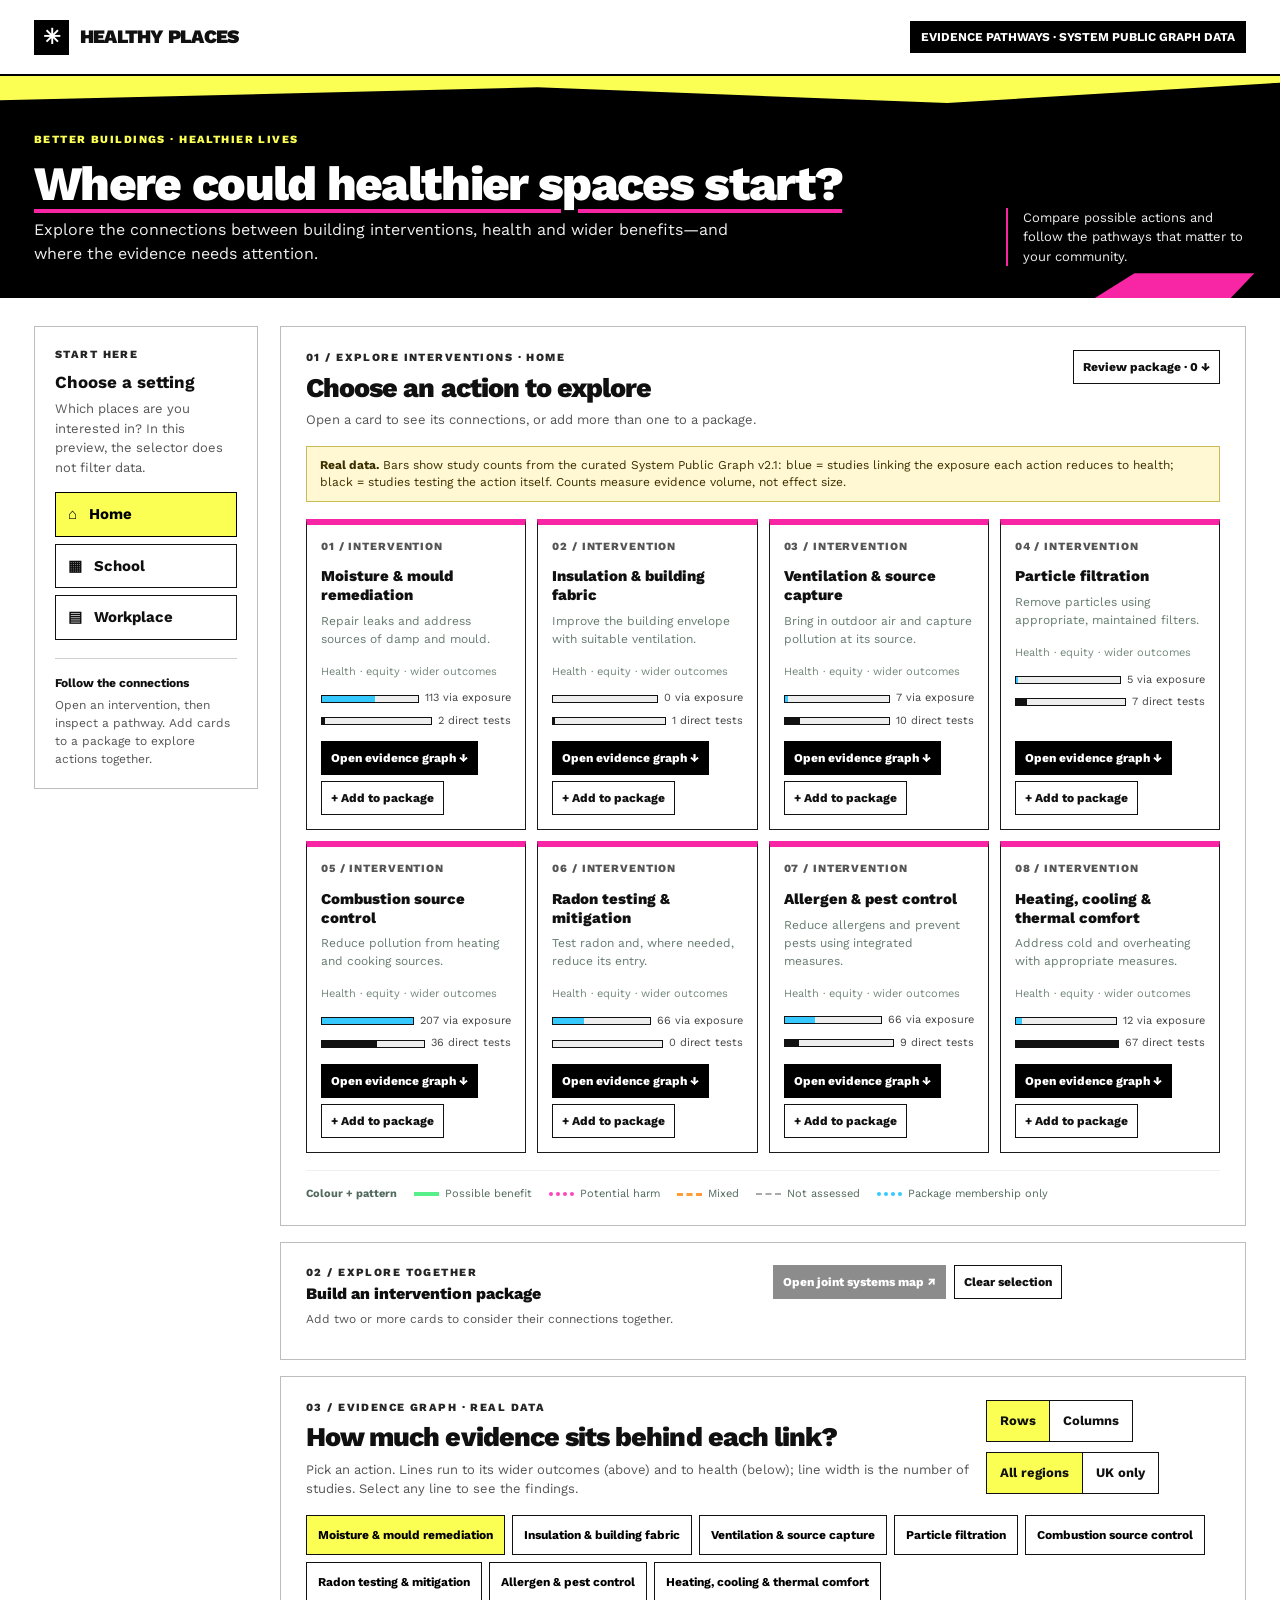
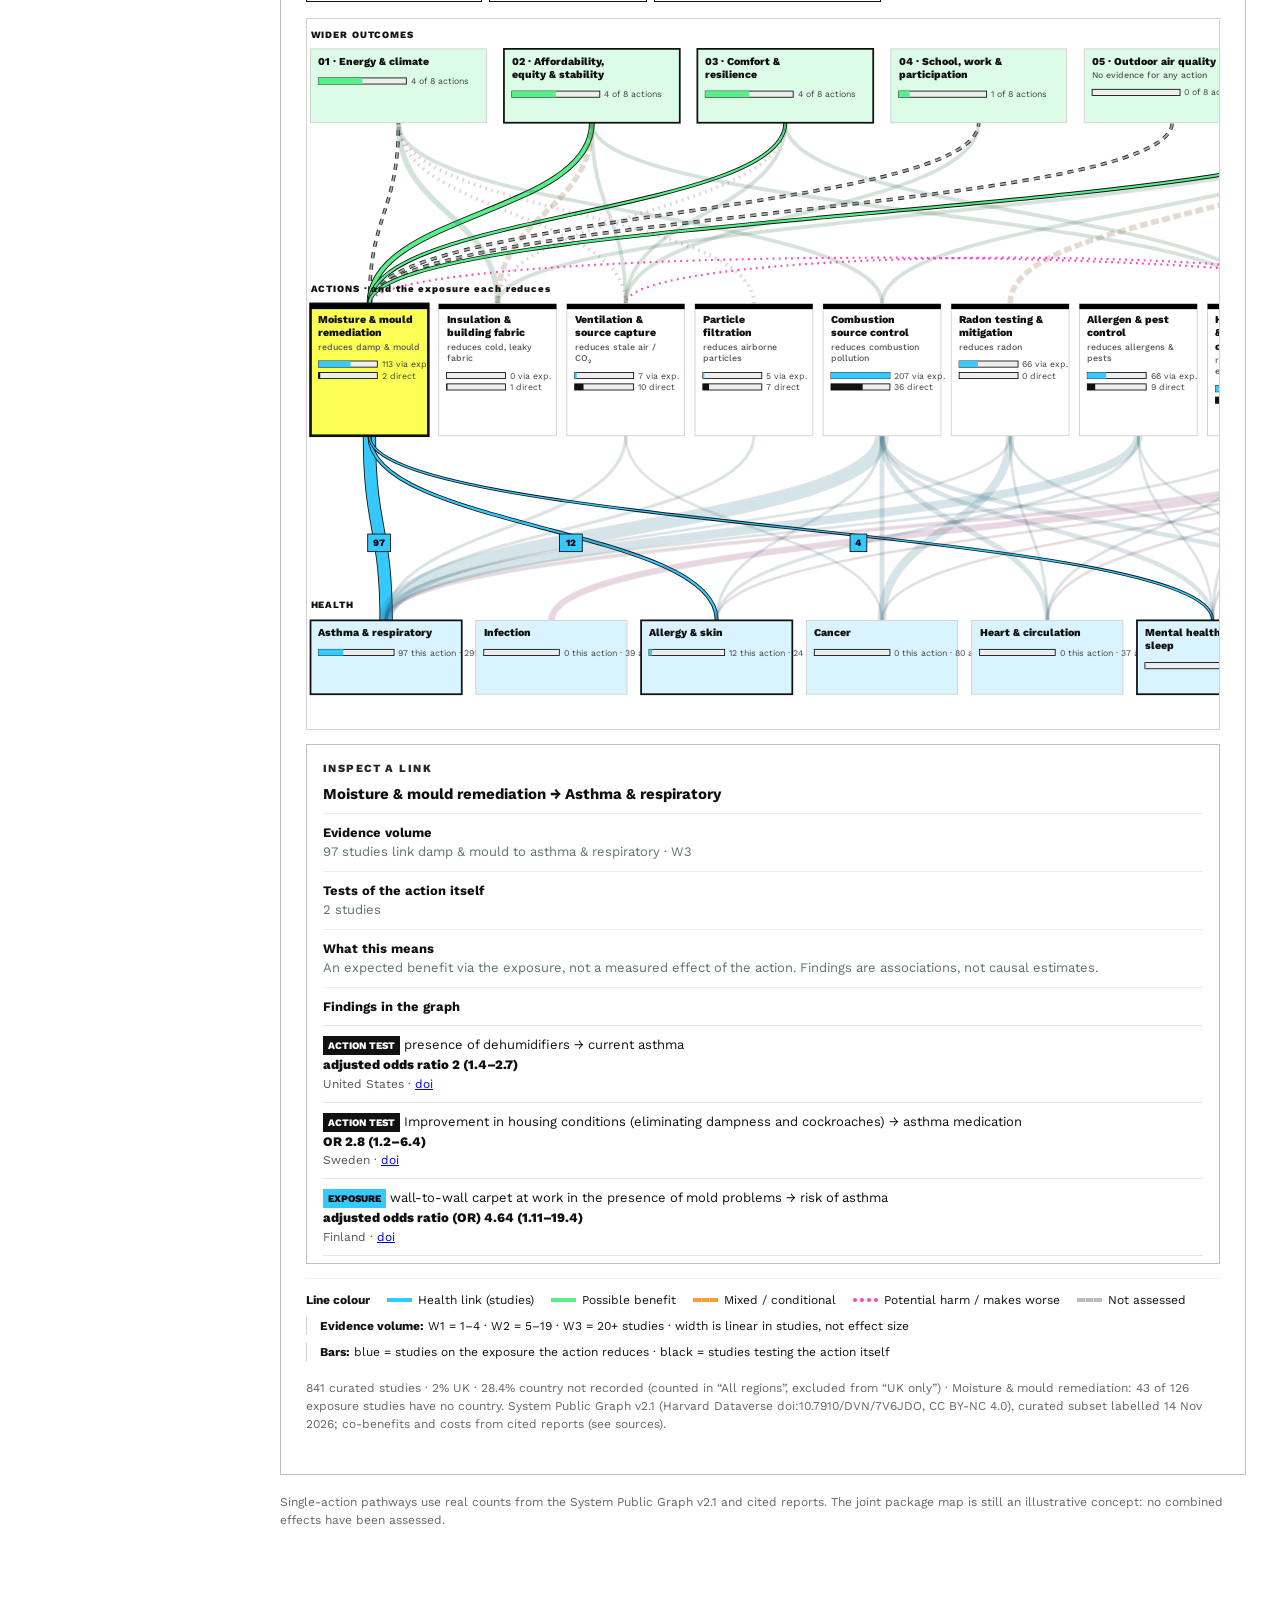
==== app/index.html @ a7ec7f60 "Healthy Places: evidence graph app with System Public Graph data" ====
<!doctype html>
<html lang="en"><head><meta charset="utf-8"><meta name="viewport" content="width=device-width, initial-scale=1">
<title>Healthy Places — indoor air evidence pathways</title>
<link rel="preconnect" href="https://fonts.googleapis.com"><link href="https://fonts.googleapis.com/css2?family=Work+Sans:wght@400;500;600;700;800;900&display=swap" rel="stylesheet">
<style>
:root{--ink:#173a32;--muted:#60766d;--green:#17664f;--line:#dce7dd;--paper:#f5f7f1;--amber:#a96114;--harm:#9b4661}*{box-sizing:border-box}body{margin:0;background:var(--paper);color:var(--ink);font:15px/1.5 system-ui,-apple-system,"Segoe UI",sans-serif}button{font:inherit;cursor:pointer}button:focus-visible{outline:3px solid #d39737;outline-offset:3px}.shell{max-width:1390px;margin:auto;padding:0 34px}.top{background:white;border-bottom:1px solid var(--line)}.top .shell{height:74px;display:flex;align-items:center;justify-content:space-between}.brand{display:flex;gap:11px;align-items:center;font-weight:800;font-size:19px;letter-spacing:-.04em}.mark{display:grid;place-items:center;width:35px;height:35px;border-radius:11px;background:#226f5a;color:#fff;font-size:21px}.tag{font-size:12px;font-weight:700;color:#527366;background:#eaf3eb;border-radius:50px;padding:7px 11px}.main{padding-top:34px;padding-bottom:60px}.eyebrow,.cap{font-size:11px;letter-spacing:.13em;text-transform:uppercase;font-weight:800;color:#5a8371}.hero{display:flex;justify-content:space-between;gap:30px;align-items:end;margin-bottom:25px}.hero h1{font:500 clamp(34px,4vw,48px)/1.08 Georgia,serif;letter-spacing:-.035em;margin:9px 0}.hero p{margin:0;max-width:700px;color:var(--muted);font-size:16px}.hero-note{border-left:2px solid #b5d5c2;padding-left:15px;max-width:240px;color:var(--muted);font-size:13px}.layout{display:grid;grid-template-columns:224px minmax(0,1fr);align-items:start;gap:22px}.side,.panel,.detail,.pack{background:white;border:1px solid var(--line);border-radius:16px}.side{padding:20px;position:sticky;top:15px}.side h2{font-size:17px;margin:6px 0 4px}.side p{font-size:13px;color:var(--muted);margin:0 0 15px}.choices{display:grid;gap:7px}.choice{border:1px solid var(--line);background:white;color:var(--ink);border-radius:9px;padding:10px 12px;text-align:left;font-weight:700}.choice[aria-pressed=true]{background:#e5f2e9;border-color:#76a58a;color:#155e48}.side-note{border-top:1px solid var(--line);padding-top:15px;margin-top:18px;font-size:12px;color:var(--muted)}.side-note b{display:block;color:var(--ink);margin-bottom:4px}.panel{padding:23px 25px}.panelhead{display:flex;justify-content:space-between;gap:16px;align-items:start}.panelhead h2,.detail h2{font:500 27px/1.15 Georgia,serif;letter-spacing:-.02em;margin:6px 0}.panelhead p,.detail p{margin:0;color:var(--muted);font-size:13px}.sim{background:#fff5e3;color:#835921;border:1px solid #eddbb7;border-radius:9px;padding:10px 13px;margin:17px 0;font-size:12px;line-height:1.4}.cards{display:grid;grid-template-columns:repeat(4,minmax(0,1fr));gap:11px}.card{display:flex;flex-direction:column;border:1px solid #d6e5d8;background:#f9fcf8;border-radius:13px;padding:14px;min-height:252px;overflow:hidden}.card.open{background:#f1f8f3;border-color:#8bb69a}.card-top{display:flex;justify-content:space-between;align-items:center;gap:6px}.number{font-size:11px;color:#799083;font-weight:800;letter-spacing:.08em}.card h3{font-size:15px;line-height:1.25;margin:10px 0 7px}.card p{font-size:12px;color:#667b70;margin:0}.card-body{flex:1}.front-foot{font-size:11px;color:#75897d;margin-top:16px}.card-actions{display:flex;gap:6px;flex-wrap:wrap;margin-top:12px}.btn{border:1px solid #bad6c3;border-radius:8px;color:#175d47;background:white;font-size:12px;font-weight:750;padding:7px 9px}.btn.primary{background:#1d6a50;color:white;border-color:#1d6a50}.btn[aria-pressed=true]{background:#e1f1e5;border-color:#83b493}.card-graph{height:107px;width:100%;display:block;margin:4px 0 0}.svg-label{font:600 10px system-ui;fill:#375a4c}.svg-small{font:600 8px system-ui;fill:#587567}.back-caption{font-size:10px!important;color:#708479!important}.mini-legend{display:flex;flex-wrap:wrap;align-items:center;gap:8px 17px;border-top:1px solid #edf1ed;margin-top:17px;padding-top:15px;font-size:11px;color:#526a5e}.leg{display:inline-flex;align-items:center;gap:6px}.stroke{width:25px;border-top:4px solid #23816a}.stroke.mix{border-color:#c27c20;border-top-width:3px;border-top-style:dashed}.stroke.harm{border-color:#a24a67;border-top-style:dotted}.stroke.na{border-color:#8b9b92;border-top-style:dashed;border-top-width:2px}.weight{border-left:1px solid var(--line);padding-left:13px}.detail,.pack{margin-top:16px;padding:22px 25px}.detailhead{display:flex;align-items:start;justify-content:space-between;gap:15px}.detailhead .tag{white-space:nowrap}.flow{display:grid;grid-template-columns:1fr 42px 1fr 42px 1fr 42px 1fr;align-items:center;gap:0;margin:18px 0}.node{background:#f5f9f4;border:1px solid #dce9dc;border-radius:10px;padding:13px;min-height:91px}.node b{display:block;font-size:13px;line-height:1.25;margin-top:7px}.node span{font-size:10px;color:#668073;text-transform:uppercase;letter-spacing:.07em;font-weight:800}.edge{height:0;border-top:5px solid #23816a;position:relative}.edge:after{content:'›';position:absolute;right:-3px;top:-16px;color:#23816a;font-size:21px}.edge.mid{border-top:3px dashed #c27c20}.edge.mid:after{color:#a66b1e}.edge.none{border-top:2px dashed #8b9b92}.edge.none:after{color:#8b9b92}.details-grid{display:grid;grid-template-columns:1fr 1fr;gap:10px}.insight{background:#f7f9f5;border-radius:9px;padding:12px 14px;font-size:12px;color:#5f7369}.insight b{display:block;color:#254f3d;margin-bottom:3px}.pack{display:flex;justify-content:space-between;gap:20px;align-items:center}.pack h2{font-size:16px;margin:0 0 4px}.pack p{font-size:12px;color:var(--muted);margin:0}.selected{display:flex;flex-wrap:wrap;gap:6px;margin-top:9px}.chip{border-radius:30px;padding:5px 9px;background:#eaf4eb;color:#27614a;font-size:11px;font-weight:700}.foot{font-size:12px;color:#708377;margin:18px 0}.focus-btn{border:0;background:none;text-decoration:underline;text-underline-offset:3px;color:#17664f;padding:0;font-weight:700;font-size:11px}.live{position:absolute;left:-9999px}.back-title{font-size:11px;font-weight:700;color:#4e7461;margin:7px 0 0}
@media(max-width:1150px){.cards{grid-template-columns:repeat(2,minmax(0,1fr))}.card{min-height:222px}}@media(max-width:750px){.shell{padding-left:17px;padding-right:17px}.hero-note{display:none}.layout{grid-template-columns:1fr}.side{position:static}.choices{grid-template-columns:repeat(3,1fr)}.side-note{display:none}.panel,.detail,.pack{padding:18px}.flow{grid-template-columns:1fr;gap:4px}.node{min-height:auto}.edge,.edge.mid,.edge.none{height:18px;width:0;border-top:0;border-left:3px solid #23816a;justify-self:center}.edge.mid{border-left:3px dashed #c27c20}.edge.none{border-left:2px dashed #8b9b92}.edge:after{content:'⌄';right:auto;top:2px;left:-7px}.pack{align-items:start;flex-direction:column}.weight{border:0;padding:0}.details-grid{grid-template-columns:1fr}}@media(max-width:470px){.cards{grid-template-columns:1fr}.hero h1{font-size:34px}.top .tag{font-size:10px}.panelhead{display:block}.card{min-height:190px}}
.svg-label{font-size:12px}.svg-small{font-size:10px}.card-graph{height:120px}.card{min-height:240px}.pack>div{flex:1}.pack{align-items:flex-start}
dialog.map-dialog{border:0;border-radius:18px;padding:0;width:min(1500px,96vw);max-width:none;max-height:95vh;background:#f6f8f3;color:var(--ink);box-shadow:0 30px 90px #0b2a1b55}dialog.map-dialog::backdrop{background:#102e24bb}.modal-head{position:sticky;top:0;z-index:5;background:#fff;border-bottom:1px solid var(--line);padding:18px 27px;display:flex;align-items:start;justify-content:space-between;gap:20px}.modal-head h2{font:500 30px/1.15 Georgia,serif;margin:4px 0}.modal-head p{font-size:13px;color:var(--muted);margin:0}.close{background:white;border:1px solid var(--line);border-radius:8px;padding:8px 13px;color:var(--ink);font-weight:700}.modal-body{padding:0 27px 28px}.map-grid{display:grid;grid-template-columns:minmax(0,1fr) 280px;gap:15px;align-items:start}.map-box,.inspector,.investment{background:#fff;border:1px solid var(--line);border-radius:14px}.map-box{padding:17px}.map-box h3,.inspector h3,.investment h3{margin:0;font-size:16px}.map-box p,.inspector p,.investment p{font-size:12px;color:var(--muted);margin:5px 0}.graph-wrap{overflow-x:auto;background:#f9fbf8;border:1px solid #edf2eb;border-radius:11px;margin-top:12px}.network{width:100%;min-width:850px;height:auto;display:block}.network text{font-family:system-ui,sans-serif}.network .heading{font-size:11px;letter-spacing:1px;font-weight:800;fill:#678579}.network .node-title{font-size:12px;font-weight:700;fill:#254e40}.network .node-sub{font-size:10px;fill:#71867b}.network .map-edge{fill:none;stroke-linecap:round}.network .edge-hit{fill:none;stroke:transparent;stroke-width:20;cursor:pointer}.network .edge-hit:focus{stroke:#e4b45177;outline:none}.network .edge-num{font-size:10px;font-weight:800;fill:white;pointer-events:none}.network .edge-badge{pointer-events:none}.map-legend{margin:10px 0 0;padding:0;border:0}.inspector{padding:17px;position:sticky;top:90px}.inspector h4{font-size:14px;line-height:1.3;margin:12px 0}.metric{border-top:1px solid #e8eee8;padding:9px 0;font-size:12px;color:#5d7468}.metric b{display:block;color:#244b3b}.demo-label{font-weight:800;color:#9b6426}.link-list{display:flex;flex-wrap:wrap;gap:6px;margin-top:11px}.link-list button{font-size:11px;padding:6px 8px}.link-list button[aria-pressed=true]{background:#1e6b51;color:white;border-color:#1e6b51}.investment{padding:18px;margin-top:15px}.investment-grid{display:grid;grid-template-columns:repeat(3,1fr);gap:10px;margin-top:10px}.investment-cell{padding:13px;background:#f6f9f5;border-radius:9px}.investment-cell b{font-size:12px;color:#275443}.investment-cell p{font-size:12px}.card{min-height:205px}.card h3{margin-top:12px}.node-under{font-size:11px;color:#769083;margin-top:13px}
@media(max-width:1000px){.map-grid{grid-template-columns:1fr}.inspector{position:static}.investment-grid{grid-template-columns:1fr}.modal-head{position:static}.modal-body{padding:0 16px 20px}.modal-head{padding:16px}.modal-head h2{font-size:24px}} 
dialog.map-dialog{border-radius:0}.network .edge-hit{stroke-width:26}.link-list button{font-size:12px}.map-note{margin:8px 0!important;font-size:12px!important;color:#4b4b4b!important}
/* Visual language inspired by Elevate Great: bold typography, monochrome and angular neon accents. */
:root{--ink:#101010;--muted:#555;--green:#111;--line:#d0d0d0;--paper:#fff}body{font-family:"Work Sans",Arial,Helvetica,sans-serif;background:#fff}.top{border-bottom:2px solid #000}.brand{font-weight:900;text-transform:uppercase;letter-spacing:-.04em}.mark{background:#000;color:#fff;border-radius:0}.top .tag{background:#000;color:#fff;border-radius:0;text-transform:uppercase}.main{padding-top:0}.hero{position:relative;background:#000;color:#fff;margin:0 -34px 28px;padding:56px 34px 32px;overflow:hidden}.hero:before{content:"";position:absolute;top:0;left:0;right:0;height:27px;background:#fbff54;clip-path:polygon(0 0,100% 0,100% 25%,74% 100%,42% 42%,0 90%)}.hero:after{content:"";position:absolute;right:2%;bottom:0;width:160px;height:25px;background:#f825a5;clip-path:polygon(25% 0,100% 0,85% 100%,0 100%)}.hero h1,.panelhead h2,.modal-head h2{font-family:"Work Sans",Arial,Helvetica,sans-serif;font-weight:800;letter-spacing:-.035em}.hero h1{text-decoration:underline;text-decoration-color:#f825a5;text-decoration-thickness:4px;text-underline-offset:9px}.hero p,.hero-note{color:#eee}.hero .eyebrow{color:#fbff54}.hero-note{border-color:#f825a5}.eyebrow,.cap{color:#252525}.side,.panel,.pack,.map-box,.inspector,.investment,.map-dialog,.card,.investment-cell{border-radius:0}.side,.panel,.pack,.map-box,.inspector,.investment{border:1px solid #bdbdbd}.card{background:#fff;border:1px solid #1b1b1b;border-top:6px solid #f825a5}.card h3{font-weight:800}.number{color:#555}.choice{border:1px solid #111;border-radius:0}.choice[aria-pressed=true]{background:#fbff54;color:#000;border-color:#000}.btn{border:1px solid #111;border-radius:0;color:#111;background:#fff}.btn.primary{background:#000;border-color:#000;color:#fff}.btn:hover,.btn.primary:hover{background:#f825a5;color:#000;border-color:#000}.btn[aria-pressed=true],.chip{background:#fbff54;color:#000;border-radius:0}.sim{background:#fff8d2;color:#3d3000;border:1px solid #c8ba55;border-radius:0}.tag{background:#f5f5f5;color:#111;border-radius:0}.modal-head{border-bottom:4px solid #f825a5}.modal-head h2{font-size:30px}.close{border:1px solid #000;border-radius:0}.map-box,.inspector{background:#fff}.graph-wrap{background:#fafafa;border:1px solid #d1d1d1;border-radius:0}.network .heading{fill:#333}.network .node-title{fill:#111}.investment-cell{background:#f1f1f1}.investment-cell b{color:#111}.link-list button[aria-pressed=true]{background:#000;border-color:#000}.pack h2{font-weight:800}.foot{color:#666}dialog.map-dialog::backdrop{background:#000b}button:focus-visible{outline:3px solid #d31585;outline-offset:3px}@media(max-width:750px){.hero{margin-left:-17px;margin-right:-17px;padding-left:17px;padding-right:17px}.hero:after{display:none}}
.graph-wrap{background:#101010;border:0}.network .heading{fill:#dedede}.network .node-title{fill:#111}.network .edge-num{fill:#111;font-size:10px}.stroke{border-color:#57ef8a}.stroke.mix{border-color:#ff9c36}.stroke.harm{border-color:#ff43bd}.stroke.na{border-color:#aaa}.stroke.member{border-color:#36c9ff;border-top-style:dotted}.package-actions{display:flex;gap:8px;align-items:start;flex-wrap:wrap}.btn:disabled{opacity:.45;cursor:not-allowed}.matrix-wrap{overflow-x:auto;margin-top:20px}.matrix-wrap h3{margin-bottom:6px}.matrix{width:100%;border-collapse:collapse;font-size:12px}.matrix th,.matrix td{text-align:left;border:1px solid #ccc;padding:9px;min-width:130px}.matrix thead th{background:#111;color:white}.matrix tbody th{background:#f4f4f4}.matrix .unknown-cell{color:#555;font-weight:700}.matrix .joint-row th{background:#fbff54}.score-legend{background:#f5f5f5;padding:9px;margin-top:10px;font-size:12px;color:#111}.score-legend b{font-weight:800}.network text{font-family:'Work Sans',Arial,sans-serif}.modal-body .metric b{color:#111}
.index-group{border:1px solid #a5a5a5;margin:8px 0;background:#fff}.index-group summary{cursor:pointer;padding:12px 14px;font-weight:800;background:#f3f3f3;list-style-position:inside}.index-group[open] summary{background:#fbff54}.index-group .group-content{padding:12px}.index-group .group-content p{margin:0 0 10px;color:#444}.matrix-scroll{overflow-x:auto}.matrix{width:100%;min-width:530px}.matrix th,.matrix td{vertical-align:top}.matrix th:first-child{min-width:270px}.matrix thead th:not(:first-child){min-width:150px}.matrix td{color:#333}.indicator-unit{display:block;font-weight:400;color:#555;margin-top:3px}.matrix-actions{display:flex;gap:8px;flex-wrap:wrap;margin:10px 0}.index-count{font-size:11px;font-weight:500;margin-left:5px}.joint-head{background:#075d80!important}.scope-note{font-size:12px;color:#444;max-width:950px}
body:has(dialog[open]){overflow:hidden}.matrix-wrap{scroll-margin-top:150px}.inspector{top:145px}.index-count{font-size:12px}.metric,.matrix,.scope-note{font-size:13px}@media(max-width:1000px){.inspector{position:static}.matrix-wrap{scroll-margin-top:16px}}
.gctl{display:flex;gap:10px;flex-wrap:wrap}.seg{display:flex;border:1px solid #111}.seg button{border:0;background:#fff;color:#111;padding:9px 13px;font-weight:700;font-size:13px;min-height:40px}.seg button[aria-pressed=true]{background:#fbff54}.seg button+button{border-left:1px solid #111}
.gpick{display:flex;flex-wrap:wrap;gap:7px;margin:16px 0}.gpick button{border:1px solid #111;background:#fff;color:#000;padding:9px 11px;font-weight:700;font-size:12px;min-height:40px}.gpick button[aria-pressed=true]{background:#fbff54}
.gwrap{display:grid;grid-template-columns:1fr;gap:14px;align-items:start}.gscroll{overflow-x:auto;border:1px solid #d1d1d1;background:#fff}#gsvg{display:block;width:100%;min-width:1150px;height:auto}
#gsvg text{font-family:'Work Sans',Arial,sans-serif}#gsvg .hit{fill:none;stroke:transparent;stroke-width:16;cursor:pointer}#gsvg .hit:focus{outline:none;stroke:#fbff5499}#gsvg .nodeg{cursor:pointer}
.ginspect{border:1px solid #bdbdbd;padding:16px;max-height:520px;overflow:auto;font-size:13px}.ginspect h4{margin:8px 0;font-size:15px;line-height:1.3}.ginspect .metric b{display:block;color:#111}
.ginspect ul{list-style:none;margin:0;padding:0}.ginspect li{border-top:1px solid #e5e5e5;padding:9px 0}.ginspect li .st{font-weight:800}.ginspect li .meta{color:#555;font-size:12px}.tagk{display:inline-block;font-size:10px;font-weight:800;padding:2px 5px;margin-right:4px;background:#111;color:#fff}.tagk.e{background:#36c9ff;color:#000}
.glegend{display:flex;flex-wrap:wrap;gap:8px 17px;align-items:center;border-top:1px solid #edf1ed;margin-top:14px;padding-top:12px;font-size:12px;color:#111}.gl{width:25px;border-top:4px solid}.cardbars{margin:10px 0 0;display:grid;gap:6px}.cardbars .row{display:flex;align-items:center;gap:6px;font-size:11px;color:#444}.cardbars .trk{flex:1;height:8px;border:1px solid #111;background:#eee;position:relative}.cardbars .fill{position:absolute;left:0;top:0;bottom:0}
@media(max-width:1000px){.gwrap{grid-template-columns:1fr}.ginspect{position:static;max-height:none}}
</style></head><body>
<header class="top"><div class="shell"><div class="brand"><span class="mark">✳</span> Healthy Places</div><span class="tag">Evidence pathways · System Public Graph data</span></div></header>
<main class="shell main"><div class="hero"><div><div class="eyebrow">Better buildings · healthier lives</div><h1>Where could healthier spaces start?</h1><p>Explore the connections between building interventions, health and wider benefits—and where the evidence needs attention.</p></div><div class="hero-note">Compare possible actions and follow the pathways that matter to your community.</div></div>
<div class="layout"><aside class="side"><div class="cap">Start here</div><h2>Choose a setting</h2><p>Which places are you interested in? In this preview, the selector does not filter data.</p><div class="choices" role="group" aria-label="Setting"><button class="choice" data-setting="Home" aria-pressed="true">⌂ &nbsp; Home</button><button class="choice" data-setting="School" aria-pressed="false">▦ &nbsp; School</button><button class="choice" data-setting="Workplace" aria-pressed="false">▤ &nbsp; Workplace</button></div><div class="side-note"><b>Follow the connections</b>Open an intervention, then inspect a pathway. Add cards to a package to explore actions together.</div></aside>
<div><section class="panel"><div class="panelhead"><div><div class="eyebrow">01 / Explore interventions · <span id="setting-label">Home</span></div><h2>Choose an action to explore</h2><p>Open a card to see its connections, or add more than one to a package.</p></div><button class="btn" id="review" type="button">Review package · 0 ↓</button></div><div class="sim"><b>Real data.</b> Bars show study counts from the curated System Public Graph v2.1: blue = studies linking the exposure each action reduces to health; black = studies testing the action itself. Counts measure evidence volume, not effect size.</div><div id="cards" class="cards"></div><div class="mini-legend" aria-label="Legend"><b>Line colour + pattern</b><span class="leg"><i class="stroke"></i> Benefit</span><span class="leg"><i class="stroke harm"></i> Potential harm</span><span class="leg"><i class="stroke mix"></i> Mixed</span><span class="leg"><i class="stroke na"></i> Not assessed</span><span class="weight"><b>Weight:</b> thicker = stronger reviewed evidence, not larger effect.</span></div></section>
<section class="pack" id="package"><div><div class="eyebrow">02 / Explore together</div><h2>Build an intervention package</h2><p id="pack-note">Add two or more cards to consider their connections together.</p><div id="selected" class="selected"></div><div id="pack-comparison"></div></div><div class="package-actions"><button id="open-package" class="btn primary" type="button" aria-haspopup="dialog" disabled>Open joint systems map ↗</button><button id="clear" class="btn" type="button">Clear selection</button></div></section><section class="panel" id="graph" aria-labelledby="graph-title" style="margin-top:16px">
<div class="panelhead"><div><div class="eyebrow">03 / Evidence graph · real data</div><h2 id="graph-title">How much evidence sits behind each link?</h2><p>Pick an action. Lines run to its wider outcomes (above) and to health (below); line width is the number of studies. Select any line to see the findings.</p></div>
<div class="gctl"><div class="seg" role="group" aria-label="Layout"><button type="button" data-layout="rows" aria-pressed="true">Rows</button><button type="button" data-layout="cols" aria-pressed="false">Columns</button></div>
<div class="seg" role="group" aria-label="Evidence from"><button type="button" data-region="all" aria-pressed="true">All regions</button><button type="button" data-region="uk" aria-pressed="false">UK only</button></div></div></div>
<div id="gpick" class="gpick" role="group" aria-label="Choose an action"></div>
<div class="gwrap"><div class="gscroll"><svg id="gsvg" role="group" aria-label="Evidence graph"></svg></div>
<aside class="ginspect" aria-live="polite"><div class="eyebrow">Inspect a link</div><div id="ginspect"></div></aside></div>
<div class="glegend"><b>Line colour</b><span class="leg"><i class="gl" style="border-color:#36c9ff"></i> Health link (studies)</span><span class="leg"><i class="gl" style="border-color:#57ef8a"></i> Possible benefit</span><span class="leg"><i class="gl" style="border-color:#ff9c36;border-top-style:dashed"></i> Mixed / conditional</span><span class="leg"><i class="gl" style="border-color:#ff43bd;border-top-style:dotted"></i> Potential harm / makes worse</span><span class="leg"><i class="gl" style="border-color:#bcbcbc;border-top-style:dashed"></i> Not assessed</span>
<span class="weight"><b>Evidence volume:</b> W1 = 1–4 · W2 = 5–19 · W3 = 20+ studies · width is linear in studies, not effect size</span>
<span class="weight"><b>Bars:</b> blue = studies on the exposure the action reduces · black = studies testing the action itself</span></div>
<p class="foot" id="gfoot"></p>
</section>
<p class="foot">Single-action pathways use real counts from the System Public Graph v2.1 and cited reports. The joint package map is still an illustrative concept: no combined effects have been assessed.</p></div></div></main><div id="announcement" class="live" aria-live="polite"></div>
<dialog class="map-dialog" id="map-dialog" aria-labelledby="map-title"><div class="modal-head"><div><div class="eyebrow">Intervention systems map · illustrative</div><h2 id="map-title"></h2><p id="map-subtitle"></p></div><button class="close" id="close-map" type="button">✕ &nbsp; Close map</button></div><div class="modal-body"><div class="sim"><b>Example only — not evidence or a ranking.</b> The connections, colours and weights are illustrative placeholders, repeated across maps. They do not represent assessed causal effects or investment recommendations.</div><div class="map-grid"><section class="map-box"><div class="eyebrow">01 / Trace the system</div><h3>Follow the connections</h3><p>Select a numbered line, or choose its corresponding link below the map, to inspect the connection.</p><div class="graph-wrap"><svg id="network" class="network" viewBox="0 0 900 365" role="group" aria-label="Illustrative weighted network of interventions, indoor conditions, health and wider outcomes"></svg></div><div class="mini-legend map-legend"><span class="leg"><i class="stroke"></i> Benefit</span><span class="leg"><i class="stroke harm"></i> Potential harm</span><span class="leg"><i class="stroke mix"></i> Mixed</span><span class="leg"><i class="stroke na"></i> Not assessed</span><span class="weight">Thicker = stronger reviewed evidence, not larger effect</span></div><p class="map-note">Arrows show a proposed direction of influence; increases or decreases are not yet assessed. Unconnected outcomes remain open questions.</p><div id="links" class="link-list" aria-label="Select a pathway connection"></div></section><aside class="inspector" aria-live="polite"><div class="eyebrow">02 / Inspect a link</div><h3>Evidence detail</h3><h4 id="inspect-title"></h4><div class="metric"><b>Direction &amp; evidence confidence</b><span id="inspect-style" class="demo-label"></span> · illustrative only</div><div class="metric"><b>Effect magnitude &amp; uncertainty</b>Not populated; keep separate from confidence.</div><div class="metric"><b>Population, setting &amp; geography</b>Not assessed. Compare who benefits and who may be left out.</div><div class="metric"><b>Sources &amp; contradictions</b>No graph records linked. Association alone does not establish causation.</div></aside></div><section class="investment"><div class="eyebrow">03 / From evidence to action</div><h3>Where should we focus?</h3><p>These are decision prompts, not results. A strong link is not automatically the greatest leverage point.</p><div class="investment-grid"><div class="investment-cell"><b>Potential leverage</b><p>Review health burden, effect size, distribution and feasibility alongside confidence before prioritising action.</p></div><div class="investment-cell"><b>Weak or missing links</b><p>Investigate unassessed links, conflicting findings and groups underrepresented in the evidence.</p></div><div class="investment-cell"><b>Investment &amp; trade-offs</b><p>Consider costs, implementation, equity and harms; distinguish contextual NHS costs from proven savings.</p></div></div></section></div></dialog>
<script>window.HP_DATA={"interventions":[{"key":"Moisture & mould remediation","name":"Moisture & mould remediation","exposure":"damp & mould","harm_total":113,"exp_studies":126,"exp_uk":4,"direct":2,"direct_uk":0,"regions":{"Unknown":43,"East Asia":29,"Multi-country":14,"Europe (non-UK)":13,"North America":11,"UK":4,"Latin America":4,"Southeast Asia":3,"Oceania":2,"Africa":1,"South Asia":1,"Middle East & Central Asia":1},"settings":{"other/unspecified":47,"home":40,"school":32,"workplace":7},"health":{"resp":{"harm":97,"harm_uk":0,"direct":2,"direct_uk":0,"findings":[{"k":"intervention","a":"presence of dehumidifiers","b":"current asthma","st":"adjusted odds ratio","v":2.0,"lo":1.4,"hi":2.7,"c":"United States","r":"North America","doi":"10.1177/003335491012500615","pm":21121233.0,"trial":false},{"k":"intervention","a":"Improvement in housing conditions (eliminating dampness and cockroaches)","b":"asthma medication","st":"OR","v":2.8,"lo":1.2,"hi":6.4,"c":"Sweden","r":"Europe (non-UK)","doi":"10.1136/bmjopen-2015-007979","pm":26739718.0,"trial":false},{"k":"exposure","a":"wall-to-wall carpet at work in the presence of mold problems","b":"risk of asthma","st":"adjusted odds ratio (OR)","v":4.64,"lo":1.11,"hi":19.4,"c":"Finland","r":"Europe (non-UK)","doi":"10.1093/aje/kwj249","pm":16877535.0,"trial":false},{"k":"exposure","a":"presence of mold","b":"current asthma","st":"adjusted odds ratio","v":2.1,"lo":1.3,"hi":3.3,"c":"United States","r":"North America","doi":"10.1177/003335491012500615","pm":21121233.0,"trial":false},{"k":"exposure","a":"reported mold exposure in the last year","b":"asthma symptoms and bronchial responsiveness","st":"odds ratio","v":1.44,"lo":null,"hi":null,"c":"multi-country/region (unspecified)","r":"Multi-country","doi":"10.1067/mai.2002.126383","pm":12170270.0,"trial":false},{"k":"exposure","a":"uncontrolled asthma","b":"observed mold in their homes","st":"prevalence ratio","v":1.4,"lo":1.1,"hi":1.8,"c":"multiple: United States; Puerto Rico","r":"Multi-country","doi":"10.1080/02770903.2020.1858861","pm":33272056.0,"trial":false},{"k":"exposure","a":"exposure to mold/dampness at home","b":"severe recurrent wheeze","st":"odds ratio","v":4.22,"lo":1.25,"hi":18.2,"c":"unknown","r":"Unknown","doi":"10.1016/j.jaip.2020.12.027","pm":33359443.0,"trial":false},{"k":"exposure","a":"molds at home","b":"recurrent wheezing","st":"OR","v":1.23,"lo":1.03,"hi":1.47,"c":"unknown","r":"Unknown","doi":"10.1016/j.jped.2021.01.001","pm":33567270.0,"trial":false},{"k":"exposure","a":"molds or fungi on the ceilings of their houses","b":"risk of childhood asthma","st":"odds ratio (OR)","v":1.8,"lo":1.1,"hi":2.9,"c":"China","r":"East Asia","doi":"10.1093/aje/kwf127","pm":12419771.0,"trial":false},{"k":"exposure","a":"presence of visible mold and/or mold odor in the workplace","b":"risk of asthma","st":"odds ratio","v":1.54,"lo":1.01,"hi":2.32,"c":"Finland","r":"Europe (non-UK)","doi":"10.1289/ehp.02110543","pm":12003761.0,"trial":false},{"k":"exposure","a":"observations of visible mold","b":"new-onset wheezing in children","st":"adjusted odds ratios","v":3.56,"lo":null,"hi":null,"c":"New Zealand","r":"Oceania","doi":"10.1111/ina.12413","pm":28779500.0,"trial":false},{"k":"exposure","a":"household mold exposure","b":"current asthma","st":"odds ratio","v":1.57,"lo":1.03,"hi":2.38,"c":"unknown","r":"Unknown","doi":"10.1016/j.ijheh.2021.113694","pm":33556714.0,"trial":false},{"k":"exposure","a":"mould at home at birth","b":"pneumonia","st":"OR","v":1.17,"lo":null,"hi":null,"c":"China","r":"East Asia","doi":"10.1016/j.envres.2018.08.003","pm":30121466.0,"trial":true},{"k":"exposure","a":"visible presence of mold","b":"current symptoms of rhinitis","st":"prevalence ratio","v":1.55,"lo":1.16,"hi":2.07,"c":"Singapore","r":"Southeast Asia","doi":"10.1111/j.1399-3038.2007.00544.x","pm":17617809.0,"trial":true}]},"inf":{"harm":0,"harm_uk":0,"direct":0,"direct_uk":0,"findings":[]},"allergy":{"harm":12,"harm_uk":0,"direct":0,"direct_uk":0,"findings":[{"k":"exposure","a":"fungi on walls of the house","b":"risk of early infantile atopic dermatitis","st":"odds ratio","v":2.14,"lo":1.41,"hi":3.22,"c":"multiple: Taiwan; Taiwan, Province of China","r":"Multi-country","doi":"10.1111/j.1399-3038.2007.00550.x","pm":17617812.0,"trial":true},{"k":"exposure","a":"dampness/humidity","b":"doctor-diagnosed eczema (DDE)","st":"odds ratio (aOR)","v":1.79,"lo":1.46,"hi":2.21,"c":"China","r":"East Asia","doi":"10.3390/ijerph18084131","pm":33919769.0,"trial":false},{"k":"exposure","a":"visible mold spots","b":"childhood eczema (ever)","st":"OR","v":1.46,"lo":1.29,"hi":1.66,"c":"China","r":"East Asia","doi":"10.1016/j.envres.2015.12.009","pm":26708528.0,"trial":false},{"k":"exposure","a":"Damp bed clothing","b":"Eczema","st":"OR","v":1.35,"lo":null,"hi":null,"c":"China","r":"East Asia","doi":"10.1016/j.envint.2019.104910","pm":31226554.0,"trial":false},{"k":"exposure","a":"exposure to viable, airborne molds","b":"amount of total IgE","st":"r","v":0.4399,"lo":null,"hi":null,"c":"unknown","r":"Unknown","doi":"10.1155/mi.2005.167","pm":16106103.0,"trial":false},{"k":"exposure","a":"water damage","b":"severity of atopic dermatitis","st":"odds ratio","v":14.52,"lo":1.75,"hi":121.13,"c":"unknown","r":"Unknown","doi":"10.1016/j.anai.2014.08.013","pm":25216974.0,"trial":false},{"k":"exposure","a":"Prenatal mold exposure (exposure to mold during pregnancy)","b":"development of atopic dermatitis","st":"adjusted odds ratio","v":1.36,"lo":1.01,"hi":1.83,"c":"unknown","r":"Unknown","doi":"10.1016/j.jped.2018.07.012","pm":30243937.0,"trial":false},{"k":"exposure","a":"visible mold","b":"offspring's atopic dermatitis at any age","st":"OR","v":1.35,"lo":1.12,"hi":1.62,"c":"multiple: Denmark; Norway; Sweden; Estonia","r":"Multi-country","doi":"10.1016/j.scitotenv.2022.158609","pm":36089044.0,"trial":false},{"k":"exposure","a":"Presence of mold spots or damp stains","b":"Eczema","st":"OR","v":1.47,"lo":null,"hi":null,"c":"China","r":"East Asia","doi":"10.1016/j.envint.2019.104910","pm":31226554.0,"trial":false},{"k":"exposure","a":"Water damage","b":"Eczema","st":"OR","v":1.44,"lo":null,"hi":null,"c":"China","r":"East Asia","doi":"10.1016/j.envint.2019.104910","pm":31226554.0,"trial":false}]},"cancer":{"harm":0,"harm_uk":0,"direct":0,"direct_uk":0,"findings":[]},"heart":{"harm":0,"harm_uk":0,"direct":0,"direct_uk":0,"findings":[]},"mental":{"harm":4,"harm_uk":1,"direct":0,"direct_uk":0,"findings":[{"k":"exposure","a":"Exposure to flooding leading to persistent damage to home (i.e. damp and visible mould in liveable rooms) (persistent damage to home)","b":"probable depression","st":"odds ratio","v":8.48,"lo":1.04,"hi":68.97,"c":"United Kingdom","r":"UK","doi":"10.1186/s12889-020-8424-3","pm":32223747.0,"trial":false},{"k":"exposure","a":"dampness and mold in the home","b":"depression","st":"odds ratio","v":1.44,"lo":null,"hi":null,"c":"multi-country/region (unspecified)","r":"Multi-country","doi":"10.2105/ajph.2006.093773","pm":17761567.0,"trial":false},{"k":"exposure","a":"dampness and mold in the home","b":"depression","st":"odds ratio","v":1.4,"lo":null,"hi":null,"c":"multi-country/region (unspecified)","r":"Multi-country","doi":"10.2105/ajph.2006.093773","pm":17761567.0,"trial":false},{"k":"exposure","a":"dampness and mold in the home","b":"depression","st":"odds ratio","v":1.15,"lo":null,"hi":null,"c":"multi-country/region (unspecified)","r":"Multi-country","doi":"10.2105/ajph.2006.093773","pm":17761567.0,"trial":false},{"k":"exposure","a":"dampness and mold in the home","b":"depression","st":"odds ratio","v":1.37,"lo":null,"hi":null,"c":"multi-country/region (unspecified)","r":"Multi-country","doi":"10.2105/ajph.2006.093773","pm":17761567.0,"trial":false},{"k":"exposure","a":"dampness and mold in the home","b":"depression","st":"odds ratio","v":1.24,"lo":null,"hi":null,"c":"multi-country/region (unspecified)","r":"Multi-country","doi":"10.2105/ajph.2006.093773","pm":17761567.0,"trial":false},{"k":"exposure","a":"dampness and mold in the home","b":"depression","st":"odds ratio","v":1.32,"lo":null,"hi":null,"c":"multi-country/region (unspecified)","r":"Multi-country","doi":"10.2105/ajph.2006.093773","pm":17761567.0,"trial":false},{"k":"exposure","a":"dampness and mold in the home","b":"depression","st":"odds ratio","v":1.34,"lo":null,"hi":null,"c":"multi-country/region (unspecified)","r":"Multi-country","doi":"10.2105/ajph.2006.093773","pm":17761567.0,"trial":false},{"k":"exposure","a":"exposure to dampness and mold at home and at work","b":"difficulty initiating sleep","st":"OR","v":1.28,"lo":1.06,"hi":1.55,"c":"multiple: Denmark; Norway; Sweden; Estonia","r":"Multi-country","doi":"10.1016/j.envint.2020.105691","pm":32272294.0,"trial":false},{"k":"exposure","a":"Mold Exposure (risk factor for depressive symptoms in Chinese older adults)","b":"Depressive symptoms","st":"odds ratio","v":1.26,"lo":1.01,"hi":1.58,"c":"China","r":"East Asia","doi":"10.1016/j.jad.2025.119442","pm":40404105.0,"trial":false}]},"hosp":{"harm":0,"harm_uk":0,"direct":0,"direct_uk":0,"findings":[]}},"cob":[{"g":1,"type":"benefit","w":"W2","text":"Private renters with damp: 48.9% vs 33.5% have a long-term illness (EHS 2023-24)","src":"EHS_HH"},{"g":2,"type":"benefit","w":"W1","text":"Wetter winters raise damp risk (CCRA3)","src":"CCC_ADAPT"},{"g":5,"type":"benefit","w":"W1","text":"Context: damp homes cost the NHS ~\u00a338m/yr \u2014 not proven savings","src":"BRE"}],"notes":["Cochrane (Sauni 2015): repair reduces adult asthma symptoms/infections but certainty moderate to very low; school evidence inconsistent [COCHRANE_MOULD]"],"gaps":["No open dataset linking damp/mould remediation to health outcomes; EHS gives prevalence only"],"sources":["EHS_LA","FT_ASTHMA","BRE","EHS_HH","AHS23","RSH_TSM","EUSILC_DAMP","COCHRANE_MOULD","WAP_ORNL","NHS_NCC_2324","NHS_HES_APC","NICE_NG149","NAO_ECO","SHCS_LA","PSSRU_UC25","CENSUS_TS052"]},{"key":"Building fabric (insulation, airtightness)","name":"Insulation & building fabric","exposure":"cold, leaky fabric","harm_total":0,"exp_studies":0,"exp_uk":0,"direct":1,"direct_uk":0,"regions":{},"settings":{},"health":{"resp":{"harm":0,"harm_uk":0,"direct":1,"direct_uk":0,"findings":[{"k":"intervention","a":"retrofit status","b":"absence of upper respiratory symptoms","st":"OR","v":1.8,"lo":1.1,"hi":2.9,"c":"Finland","r":"Europe (non-UK)","doi":"10.1016/j.ijheh.2018.05.009","pm":29859666.0,"trial":false}]},"inf":{"harm":0,"harm_uk":0,"direct":0,"direct_uk":0,"findings":[]},"allergy":{"harm":0,"harm_uk":0,"direct":0,"direct_uk":0,"findings":[]},"cancer":{"harm":0,"harm_uk":0,"direct":0,"direct_uk":0,"findings":[]},"heart":{"harm":0,"harm_uk":0,"direct":0,"direct_uk":0,"findings":[]},"mental":{"harm":0,"harm_uk":0,"direct":0,"direct_uk":0,"findings":[]},"hosp":{"harm":0,"harm_uk":0,"direct":0,"direct_uk":0,"findings":[]}},"cob":[{"g":0,"type":"benefit","w":"W2","text":"Observed gas use \u22123.9% (loft) to \u221213.2% (solid wall)","src":"NEED"},{"g":1,"type":"mixed","w":"W2","text":"Cost-effective only when targeted at at-risk households (NICE NG6)","src":"NICE_NG6"},{"g":2,"type":"harm","w":"W1","text":"Sealed homes can overheat (CCRA3); poor installs risk damp \u2014 NAO found major issues in 98% of external wall insulation under ECO4/GBIS","src":"NAO_ECO"},{"g":5,"type":"benefit","w":"W1","text":"Context: cold homes cost the NHS ~\u00a3540m/yr \u2014 not proven savings","src":"BRE"}],"notes":["Health benefit concentrated in people with inadequate warmth/chronic respiratory disease; untargeted retrofit >GBP 100k/QALY (NICE model) [COCHRANE_WARMTH; NICE_NG6]"],"gaps":["Few observed before/after retrofit energy + health datasets; EPC is modelled; heat-pump monitoring (EoH) access unverified","Retrofit quality is a hidden variable: NAO found 98% external / 29% internal wall insulation under ECO4/GBIS with major issues (damp & mould risk) - no health follow-up of affected homes"],"sources":["EHS_LA","FP_SUB","EPC_LIVE","FT_WINTER","BRE","RECS20","EPC_BULK","WALES_NEST","NEED","EFUS","WHO_HHGL","COCHRANE_WARMTH","WAP_ORNL","NICE_NG6","NHS_NCC_2324","KEARNS_EWI","NHS_HES_APC","NAO_ECO","CCC_ADAPT","DESNZ_HEE","SHCS_LA","PSSRU_UC25"]},{"key":"Ventilation & source capture","name":"Ventilation & source capture","exposure":"stale air / CO\u2082","harm_total":7,"exp_studies":13,"exp_uk":0,"direct":10,"direct_uk":1,"regions":{"East Asia":5,"Unknown":2,"South Asia":2,"Latin America":2,"Africa":1,"Multi-country":1},"settings":{"home":6,"other/unspecified":5,"workplace":1,"school":1},"health":{"resp":{"harm":6,"harm_uk":0,"direct":4,"direct_uk":0,"findings":[{"k":"intervention","a":"exhaust fan in the bathroom","b":"pneumonia","st":"OR","v":1.1,"lo":null,"hi":null,"c":"China","r":"East Asia","doi":"10.1016/j.envres.2018.08.003","pm":30121466.0,"trial":true},{"k":"intervention","a":"bedroom ventilation at night","b":"diagnosed rhinitis","st":"odds ratio","v":3.02,"lo":1.16,"hi":7.89,"c":"China","r":"East Asia","doi":"10.1111/ina.12742","pm":32939827.0,"trial":false},{"k":"intervention","a":"house ventilation","b":"acute respiratory infection in children","st":"odds ratio","v":4.32,"lo":2.61,"hi":7.15,"c":"Ethiopia","r":"Africa","doi":"10.1155/2018/9320603","pm":29743893.0,"trial":false},{"k":"intervention","a":"house ventilation","b":"acute respiratory infection in children","st":"AOR","v":4.32,"lo":2.61,"hi":7.15,"c":"Ethiopia","r":"Africa","doi":"10.1155/2018/9320603","pm":29743893.0,"trial":false},{"k":"intervention","a":"poor kitchen ventilation","b":"children's wheezing","st":"odds ratio","v":1.39,"lo":1.02,"hi":1.9,"c":"China","r":"East Asia","doi":"10.21037/jtd-19-crh-aq-005","pm":33209474.0,"trial":false},{"k":"exposure","a":"natural ventilation at home (versus frequent use of air-conditioning)","b":"asthma","st":"OR","v":0.5,"lo":0.3,"hi":0.8,"c":"China","r":"East Asia","doi":"10.3109/02770903.2014.952434","pm":25158053.0,"trial":false},{"k":"exposure","a":"poor ventilation (indoor air quality)","b":"asthma","st":"adjusted OR","v":1.26,"lo":1.13,"hi":1.41,"c":"India","r":"South Asia","doi":"10.1111/j.1600-0668.2011.00715.x","pm":21410536.0,"trial":false},{"k":"exposure","a":"poor ventilation in the house","b":"any wheeze","st":"odds ratio","v":1.99,"lo":1.48,"hi":2.67,"c":"Cuba","r":"Latin America","doi":"10.1093/qjmed/hct143","pm":23824939.0,"trial":false},{"k":"exposure","a":"poor ventilation (air velocity)","b":"wheezing","st":"odds ratio","v":0.11,"lo":0.01,"hi":1.04,"c":"multi-country/region (unspecified)","r":"Multi-country","doi":"10.1164/ajrccm.165.7.2106152","pm":11934721.0,"trial":false},{"k":"exposure","a":"Not opening windows (Indoor air pollution prevention)","b":"pneumonia among under-five children","st":"AOR","v":2.56,"lo":1.21,"hi":5.41,"c":"Ethiopia","r":"Africa","doi":"10.1186/s13690-023-01103-5","pm":37165410.0,"trial":false},{"k":"exposure","a":"poor ventilation in living area","b":"severe pneumonia","st":"adjusted odds ratio (AOR)","v":16.37,"lo":4.67,"hi":57.38,"c":"India","r":"South Asia","doi":"10.3390/ijerph17134637","pm":32605136.0,"trial":false}]},"inf":{"harm":0,"harm_uk":0,"direct":0,"direct_uk":0,"findings":[]},"allergy":{"harm":0,"harm_uk":0,"direct":0,"direct_uk":0,"findings":[]},"cancer":{"harm":1,"harm_uk":0,"direct":0,"direct_uk":0,"findings":[{"k":"exposure","a":"good ventilation in the kitchen and bedroom","b":"lung cancer risk","st":"odds ratio","v":0.87,"lo":0.75,"hi":1.0,"c":"China","r":"East Asia","doi":"10.1371/journal.pone.0102685","pm":25019554.0,"trial":false},{"k":"exposure","a":"good ventilation in the kitchen","b":"lung cancer risk","st":"odds ratio","v":0.86,"lo":0.75,"hi":0.98,"c":"China","r":"East Asia","doi":"10.1371/journal.pone.0102685","pm":25019554.0,"trial":false}]},"heart":{"harm":0,"harm_uk":0,"direct":1,"direct_uk":0,"findings":[{"k":"intervention","a":"lower kitchen ventilation","b":"isolated right heart failure","st":"adjusted odds ratio","v":2.63,"lo":1.06,"hi":6.49,"c":"Kenya","r":"Africa","doi":"10.1016/j.gheart.2014.04.003","pm":25667096.0,"trial":false},{"k":"intervention","a":"lower kitchen ventilation","b":"isolated right heart failure","st":"adjusted odds ratio","v":2.37,"lo":1.01,"hi":5.56,"c":"Kenya","r":"Africa","doi":"10.1016/j.gheart.2014.04.003","pm":25667096.0,"trial":false},{"k":"intervention","a":"lower kitchen ventilation","b":"isolated right heart failure","st":"adjusted odds ratio","v":2.55,"lo":1.21,"hi":5.37,"c":"Kenya","r":"Africa","doi":"10.1016/j.gheart.2014.04.003","pm":25667096.0,"trial":false}]},"mental":{"harm":0,"harm_uk":0,"direct":1,"direct_uk":0,"findings":[{"k":"intervention","a":"subjective poor kitchen ventilation","b":"sleep disturbances","st":"odds ratio","v":1.91,"lo":1.39,"hi":2.61,"c":"China","r":"East Asia","doi":"10.1016/j.envpol.2017.05.018","pm":28501768.0,"trial":false},{"k":"intervention","a":"subjective poor kitchen ventilation","b":"long sleep latency","st":"odds ratio","v":1.37,"lo":1.09,"hi":1.73,"c":"China","r":"East Asia","doi":"10.1016/j.envpol.2017.05.018","pm":28501768.0,"trial":false},{"k":"intervention","a":"subjective poor kitchen ventilation","b":"overall poor sleep quality (global Pittsburgh Sleep Quality Index score >5)","st":"odds ratio","v":1.75,"lo":1.43,"hi":2.16,"c":"China","r":"East Asia","doi":"10.1016/j.envpol.2017.05.018","pm":28501768.0,"trial":false}]},"hosp":{"harm":0,"harm_uk":0,"direct":1,"direct_uk":1,"findings":[{"k":"intervention","a":"poor ventilation (household ventilation)","b":"overall mortality (among the participants of the historical cohort study)","st":"hazard ratio","v":1.3,"lo":0.97,"hi":1.74,"c":"United Kingdom","r":"UK","doi":"10.1136/jech.55.1.10","pm":11112945.0,"trial":false}]}},"cob":[{"g":0,"type":"harm","w":"W1","text":"Heat loss / energy use without heat recovery (unquantified)","src":""},{"g":1,"type":"benefit","w":"W1","text":"Matters most in overcrowded homes (Census 2021)","src":"CENSUS_TS052"},{"g":2,"type":"benefit","w":"W1","text":"Night cooling during heatwaves (CCRA3)","src":"CCC_ADAPT"},{"g":3,"type":"benefit","w":"W1","text":"Illness absence \u22121.6% per +1 L/s per pupil (162 Californian classrooms, observational)","src":"MENDELL_VENT"}],"notes":["School ventilation-absence evidence is observational (California 1.6%/L/s; Scotland small effect); no trials [MENDELL_VENT; GAIHRE_SCOT]"],"gaps":["Small measured samples only (7 English homes, 70 California homes, 1 Finnish office); no intervention-linked health data","California 70-homes range hood + NO2 dataset needs browser download (Dryad 401); seven English homes have no room labels and uncalibrated NO2"],"sources":["FT_ASTHMA","PUPIL_ABS","HOMES7","CA_HOMES","FI_OFFICE","UK_AIR","EPA_BASE","SAMHE","CLASP_GAS_EU","MENDELL_VENT","GAIHRE_SCOT","NHS_NCC_2324","NHS_HES_APC","NICE_NG149","CCC_ADAPT","PSSRU_UC25","CENSUS_TS052"]},{"key":"Particle filtration","name":"Particle filtration","exposure":"airborne particles","harm_total":5,"exp_studies":7,"exp_uk":0,"direct":7,"direct_uk":0,"regions":{"Multi-country":3,"Other":1,"East Asia":1,"Unknown":1,"North America":1},"settings":{"other/unspecified":5,"home":2},"health":{"resp":{"harm":5,"harm_uk":0,"direct":3,"direct_uk":0,"findings":[{"k":"intervention","a":"air purifiers with HEPA-14 filters","b":"acute respiratory infections","st":"odds ratio","v":0.57,"lo":0.32,"hi":1.04,"c":"unknown","r":"Unknown","doi":"10.1001/jamanetworkopen.2024.43769","pm":39527057.0,"trial":true},{"k":"intervention","a":"air filters","b":"total symptom scores (among patients with allergies and asthma)","st":"weighted mean difference","v":0.47,"lo":0.25,"hi":0.69,"c":"unknown","r":"Unknown","doi":"10.1378/chest.122.5.1535","pm":12426250.0,"trial":false},{"k":"intervention","a":"no usage of an air purifier in exposure to high levels of outdoor air pollution","b":"moderate/severe persistent asthma","st":"adjusted odds ratio (aOR)","v":1.76,"lo":null,"hi":null,"c":"Korea, Republic of","r":"East Asia","doi":"10.4168/aair.2020.12.1.86","pm":31743966.0,"trial":false},{"k":"exposure","a":"Indoor particulate concentration","b":"reported clinical cases of asthma in children","st":"R","v":0.498,"lo":null,"hi":null,"c":"multiple: Nigeria; Benin","r":"Multi-country","doi":"10.1007/s10661-022-10135-3","pm":35648237.0,"trial":false},{"k":"exposure","a":"indoor particulate matter(2.5(LD)) concentrations","b":"wheezing","st":"odds ratio","v":1.014,"lo":1.006,"hi":1.023,"c":"Japan","r":"East Asia","doi":"10.2188/jea.je2007432","pm":18490839.0,"trial":false},{"k":"exposure","a":"indoor particulate matter(2.5(LD)) concentrations","b":"wheezing","st":"odds ratio","v":1.025,"lo":1.013,"hi":1.038,"c":"Japan","r":"East Asia","doi":"10.2188/jea.je2007432","pm":18490839.0,"trial":false},{"k":"exposure","a":"Indoor particulate matter","b":"frequent wheezing","st":"OR","v":2.49,"lo":null,"hi":null,"c":"unknown","r":"Unknown","doi":"10.1186/1471-2466-14-147","pm":25205263.0,"trial":false},{"k":"exposure","a":"Indoor particulate concentration","b":"reported clinical cases of asthma in children","st":"R","v":0.542,"lo":null,"hi":null,"c":"multiple: Nigeria; Benin","r":"Multi-country","doi":"10.1007/s10661-022-10135-3","pm":35648237.0,"trial":false},{"k":"exposure","a":"high indoor particulate matter \u22642.5\u00b5m in aerodynamic diameter levels","b":"sleep-disordered breathing","st":"odds ratio","v":3.53,"lo":1.57,"hi":8.11,"c":"United States","r":"North America","doi":"10.1016/j.sleh.2024.06.004","pm":39095254.0,"trial":false},{"k":"exposure","a":"Indoor particulate matter","b":"breathlessness, cough, and sputum score","st":"beta","v":0.44,"lo":null,"hi":null,"c":"unknown","r":"Unknown","doi":"10.1186/1471-2466-14-147","pm":25205263.0,"trial":false}]},"inf":{"harm":0,"harm_uk":0,"direct":0,"direct_uk":0,"findings":[]},"allergy":{"harm":0,"harm_uk":0,"direct":0,"direct_uk":0,"findings":[]},"cancer":{"harm":0,"harm_uk":0,"direct":0,"direct_uk":0,"findings":[]},"heart":{"harm":0,"harm_uk":0,"direct":0,"direct_uk":0,"findings":[]},"mental":{"harm":0,"harm_uk":0,"direct":1,"direct_uk":0,"findings":[{"k":"intervention","a":"air filters","b":"sleep disturbance score","st":"weighted mean difference","v":0.93,"lo":0.42,"hi":1.44,"c":"unknown","r":"Unknown","doi":"10.1378/chest.122.5.1535","pm":12426250.0,"trial":false}]},"hosp":{"harm":0,"harm_uk":0,"direct":0,"direct_uk":0,"findings":[]}},"cob":[{"g":0,"type":"harm","w":"W1","text":"Electricity use (unquantified)","src":""}],"notes":["Only small RCTs (e.g. HAPI, n=71, US): PM2.5 fell ~60% but primary asthma-control outcome not significant [HAPI_HEPA]"],"gaps":["No UK school filtration dataset; SICAS (US) published null result only; China purifier data observational"],"sources":["PUPIL_ABS","CN_PURIFIER","EPA_BASE","SICAS","SAMHE","HAPI_HEPA","NHS_NCC_2324","NHS_HES_APC","NICE_NG149","PSSRU_UC25"]},{"key":"Clean cooking","name":"Combustion source control","exposure":"combustion pollution","harm_total":207,"exp_studies":343,"exp_uk":1,"direct":36,"direct_uk":0,"regions":{"East Asia":84,"Unknown":69,"South Asia":63,"Africa":57,"Multi-country":26,"Latin America":14,"North America":9,"Southeast Asia":7,"Europe (non-UK)":7,"Middle East & Central Asia":5,"Oceania":1,"UK":1},"settings":{"home":201,"other/unspecified":114,"school":26,"workplace":2},"health":{"resp":{"harm":115,"harm_uk":1,"direct":9,"direct_uk":0,"findings":[{"k":"intervention","a":"cleaner burning biomass-fuelled cookstove intervention","b":"pneumonia incidence in young children","st":"incidence rate ratio","v":1.01,"lo":0.91,"hi":1.13,"c":"Malawi","r":"Africa","doi":"10.1016/s0140-6736(16)32507-7","pm":27939058.0,"trial":true},{"k":"intervention","a":"liquefied petroleum gas cookstoves","b":"severe pneumonia risk","st":"rate ratio","v":0.98,"lo":0.58,"hi":1.7,"c":"Ghana","r":"Africa","doi":"10.1136/bmjgh-2021-005599","pm":34452940.0,"trial":true},{"k":"intervention","a":"liquefied petroleum gas stove","b":"small airway resistance","st":"beta","v":-0.15,"lo":null,"hi":null,"c":"Ghana","r":"Africa","doi":"10.1164/rccm.202303-0623oc","pm":38016085.0,"trial":true},{"k":"intervention","a":"liquefied petroleum gas cookstoves","b":"severe pneumonia","st":"incidence rate ratio","v":0.96,"lo":0.64,"hi":1.44,"c":"multiple: Guatemala; India; Peru; Rwanda","r":"Multi-country","doi":"10.1056/nejmoa2305681","pm":38169488.0,"trial":true},{"k":"intervention","a":"Intervention group (cooking with cleaner burning biomass-fuelled cookstoves) [vs Control group (continuation of open fire cooking)]","b":"Pneumonia incidence rate","st":"mean_difference_unstandardized","v":0.18,"lo":null,"hi":null,"c":"Malawi","r":"Africa","doi":"10.1016/s0140-6736(16)32507-7","pm":27939058.0,"trial":true},{"k":"intervention","a":"unclean cooking fuels","b":"childhood Acute respiratory infections","st":"OR","v":2.41,"lo":1.56,"hi":3.73,"c":"Bangladesh","r":"South Asia","doi":"10.1186/s12887-024-04525-4","pm":38216932.0,"trial":false},{"k":"intervention","a":"use of unclean cooking fuel","b":"ARI symptom","st":"OR","v":2.5,"lo":1.16,"hi":5.42,"c":"Nigeria","r":"Africa","doi":"10.1186/s12879-018-3207-5","pm":29970043.0,"trial":false},{"k":"intervention","a":"type of fuel used for cooking (biomass fuels, cleaner fuels, or a mix of biomass and cleaner fuels)","b":"reported prevalence of asthma","st":"odds ratio","v":1.83,"lo":1.32,"hi":2.53,"c":"India","r":"South Asia","doi":"10.1289/ehp.5559","pm":12515681.0,"trial":false},{"k":"intervention","a":"type of fuel used for cooking (biomass fuels, cleaner fuels, or a mix of biomass and cleaner fuels)","b":"reported prevalence of asthma","st":"odds ratio","v":1.59,"lo":1.3,"hi":1.94,"c":"India","r":"South Asia","doi":"10.1289/ehp.5559","pm":12515681.0,"trial":false},{"k":"intervention","a":"indoor cooking with unclean fuels","b":"wheezing","st":"OR","v":1.57,"lo":1.01,"hi":2.46,"c":"Sri Lanka","r":"South Asia","doi":"10.1002/ajim.22020","pm":22298308.0,"trial":false},{"k":"intervention","a":"exclusive LPG (liquefied petroleum gas) users","b":"asthma","st":"adjusted odds ratio (AOR)","v":2.05,"lo":1.15,"hi":3.65,"c":"India","r":"South Asia","doi":"10.1080/09603123.2022.2035324","pm":35128996.0,"trial":false},{"k":"intervention","a":"type of fuel used for cooking (biomass fuels, cleaner fuels, or a mix of biomass and cleaner fuels)","b":"reported prevalence of asthma","st":"odds ratio","v":1.46,"lo":1.14,"hi":1.88,"c":"India","r":"South Asia","doi":"10.1289/ehp.5559","pm":12515681.0,"trial":false},{"k":"exposure","a":"exposure to a gas hob in childhood","b":"risk of childhood wheezing","st":"odds ratio (OR)","v":1.56,"lo":1.13,"hi":2.16,"c":"United Kingdom","r":"UK","doi":"10.1093/aje/kwi238","pm":16093293.0,"trial":false},{"k":"exposure","a":"exposure to a gas hob in childhood","b":"risk of persistent wheezing in adolescence","st":"odds ratio (OR)","v":0.67,"lo":0.5,"hi":0.91,"c":"United Kingdom","r":"UK","doi":"10.1093/aje/kwi238","pm":16093293.0,"trial":false}]},"inf":{"harm":0,"harm_uk":0,"direct":0,"direct_uk":0,"findings":[]},"allergy":{"harm":5,"harm_uk":0,"direct":1,"direct_uk":0,"findings":[{"k":"intervention","a":"use of electric cookers","b":"presence of Atopic dermatitis","st":"odds ratio","v":1.14,"lo":1.01,"hi":1.27,"c":"Spain","r":"Europe (non-UK)","doi":"10.1186/1471-2458-12-890","pm":23088771.0,"trial":true},{"k":"exposure","a":"exposure to indoor air pollution","b":"childhood food allergy","st":"odds ratio","v":1.49,"lo":1.07,"hi":2.1,"c":"China","r":"East Asia","doi":"10.1016/j.envres.2022.114713","pm":36347392.0,"trial":false},{"k":"exposure","a":"exposure to indoor air pollution","b":"childhood food allergy","st":"odds ratio","v":1.41,"lo":1.04,"hi":1.89,"c":"China","r":"East Asia","doi":"10.1016/j.envres.2022.114713","pm":36347392.0,"trial":false},{"k":"exposure","a":"exposure to risk factors such as indoor air pollution","b":"physician-confirmed eczema and allergic symptoms","st":"odds ratio","v":1.8,"lo":1.3,"hi":2.6,"c":"unknown","r":"Unknown","doi":"10.1016/j.ijheh.2006.01.003","pm":16490398.0,"trial":false},{"k":"exposure","a":"use of biomass fuel for cooking","b":"eczema","st":"odds ratio","v":4.57,"lo":1.24,"hi":16.89,"c":"Sri Lanka","r":"South Asia","doi":"10.1080/02770903.2022.2043360","pm":35171741.0,"trial":false},{"k":"exposure","a":"exposure to risk factors such as indoor air pollution","b":"physician-confirmed eczema and allergic symptoms","st":"odds ratio","v":1.9,"lo":1.4,"hi":2.7,"c":"unknown","r":"Unknown","doi":"10.1016/j.ijheh.2006.01.003","pm":16490398.0,"trial":false},{"k":"exposure","a":"exposure to indoor air pollution","b":"childhood food allergy","st":"odds ratio","v":1.93,"lo":1.35,"hi":2.75,"c":"China","r":"East Asia","doi":"10.1016/j.envres.2022.114713","pm":36347392.0,"trial":false},{"k":"exposure","a":"indoor living conditions","b":"being sensitized to indoor allergens","st":"OR","v":1.9,"lo":1.1,"hi":3.2,"c":"unknown","r":"Unknown","doi":"10.1016/j.waojou.2023.100847","pm":38075553.0,"trial":false},{"k":"exposure","a":"exposure to indoor aeroallergens in early life","b":"eczema","st":"odds ratio","v":1.37,"lo":null,"hi":null,"c":"unknown","r":"Unknown","doi":"10.1111/j.1365-2133.2006.07710.x","pm":17263823.0,"trial":false},{"k":"exposure","a":"exposure to indoor aeroallergens in early life","b":"eczema","st":"odds ratio","v":0.66,"lo":null,"hi":null,"c":"unknown","r":"Unknown","doi":"10.1111/j.1365-2133.2006.07710.x","pm":17263823.0,"trial":false},{"k":"exposure","a":"exposure to indoor aeroallergens in early life","b":"eczema","st":"odds ratio","v":0.71,"lo":null,"hi":null,"c":"unknown","r":"Unknown","doi":"10.1111/j.1365-2133.2006.07710.x","pm":17263823.0,"trial":false}]},"cancer":{"harm":22,"harm_uk":0,"direct":1,"direct_uk":0,"findings":[{"k":"intervention","a":"those who had switched from solid to clean fuels","b":"breast cancer risk","st":"odds ratio","v":0.88,"lo":0.71,"hi":1.1,"c":"China","r":"East Asia","doi":"10.3389/fpubh.2021.677851","pm":34422742.0,"trial":false},{"k":"exposure","a":"Cooking fume exposure [vs No cooking fume exposure]","b":"Progression-free survival (among metastatic non-small cell lung carcinoma patients)","st":"mean_difference_unstandardized","v":10.78,"lo":null,"hi":null,"c":"unknown","r":"Unknown","doi":"10.1007/s12032-014-0220-4","pm":25216867.0,"trial":true},{"k":"exposure","a":"long-term coal users","b":"breast cancer risk","st":"odds ratio","v":2.07,"lo":1.37,"hi":3.13,"c":"China","r":"East Asia","doi":"10.3389/fpubh.2021.677851","pm":34422742.0,"trial":false},{"k":"exposure","a":"cooking habits and exposure to cooking fumes","b":"lung cancer among non-smoking Han Chinese women","st":"odds ratios","v":2.14,"lo":null,"hi":null,"c":"multiple: China; Taiwan; Taiwan, Province of China","r":"Multi-country","doi":"10.1038/s41598-020-63656-7","pm":32317677.0,"trial":false},{"k":"exposure","a":"smoky coal use","b":"lung cancer risk","st":"odds ratio","v":7.7,"lo":4.5,"hi":13.3,"c":"China","r":"East Asia","doi":"10.1002/ijc.23748","pm":18712724.0,"trial":false},{"k":"exposure","a":"predominant coal users","b":"lung cancer risk","st":"odds ratio","v":1.64,"lo":1.49,"hi":1.81,"c":"United States","r":"North America","doi":"10.1289/ehp.1002217","pm":20846923.0,"trial":false},{"k":"exposure","a":"using kerosene","b":"risk of nasopharyngeal carcinoma","st":"odds ratio","v":3.58,"lo":1.75,"hi":7.36,"c":"China","r":"East Asia","doi":"10.1016/j.envint.2021.106455","pm":33652252.0,"trial":false},{"k":"exposure","a":"predominant coal users","b":"lung cancer risk","st":"odds ratio","v":4.93,"lo":3.73,"hi":6.52,"c":"United States","r":"North America","doi":"10.1289/ehp.1002217","pm":20846923.0,"trial":false},{"k":"exposure","a":"cooking habits and exposure to cooking fumes","b":"lung cancer among non-smoking Han Chinese women","st":"odds ratios","v":3.17,"lo":null,"hi":null,"c":"multiple: China; Taiwan; Taiwan, Province of China","r":"Multi-country","doi":"10.1038/s41598-020-63656-7","pm":32317677.0,"trial":false},{"k":"exposure","a":"cooking with coal","b":"risk of gastric cancer (GC)","st":"OR","v":1.8,"lo":1.3,"hi":2.6,"c":"unknown","r":"Unknown","doi":"10.3748/wjg.v12.i36.5772","pm":17007041.0,"trial":false},{"k":"exposure","a":"use of biomass fuel","b":"Esophageal squamous cell carcinoma","st":"pooled odds ratio","v":3.02,"lo":2.22,"hi":4.11,"c":"unknown","r":"Unknown","doi":"10.1186/s12940-019-0496-0","pm":31262333.0,"trial":false}]},"heart":{"harm":27,"harm_uk":0,"direct":3,"direct_uk":0,"findings":[{"k":"intervention","a":"clean fuel use for heating","b":"prehypertension regression","st":"hazard ratio","v":1.28,"lo":1.08,"hi":1.53,"c":"China","r":"East Asia","doi":"10.1038/s41440-024-01928-9","pm":39363003.0,"trial":false},{"k":"intervention","a":"switching from solid fuels to cleaner fuels for cooking","b":"nonfatal cardiovascular disease","st":"hazard ratio","v":0.76,"lo":0.58,"hi":0.99,"c":"China","r":"East Asia","doi":"10.1016/j.scitotenv.2022.159035","pm":36191716.0,"trial":false},{"k":"intervention","a":"exposure to solid fuel for cooking and clean fuel for heating","b":"nonfatal cardiovascular disease","st":"hazard ratio","v":2.01,"lo":1.36,"hi":2.96,"c":"China","r":"East Asia","doi":"10.1016/j.scitotenv.2022.159035","pm":36191716.0,"trial":false},{"k":"intervention","a":"clean fuel use for heating and cooking","b":"prehypertension regression","st":"hazard ratio","v":1.32,"lo":1.09,"hi":1.6,"c":"China","r":"East Asia","doi":"10.1038/s41440-024-01928-9","pm":39363003.0,"trial":false},{"k":"intervention","a":"solid fuel for heating and clean fuel for cooking","b":"nonfatal cardiovascular disease","st":"hazard ratio","v":1.45,"lo":1.06,"hi":1.99,"c":"China","r":"East Asia","doi":"10.1016/j.scitotenv.2022.159035","pm":36191716.0,"trial":false},{"k":"intervention","a":"exposure to clean fuels","b":"prevalence of hypertension","st":"odds ratio","v":1.17,"lo":1.1,"hi":1.24,"c":"Albania","r":"Europe (non-UK)","doi":"10.3390/ijerph19052611","pm":35270304.0,"trial":false},{"k":"exposure","a":"personal exposures to Household air pollution -fine particulate matter , carbon monoxide (CO), and black carbon","b":"blood pressure","st":"mean difference","v":10.8,"lo":1.0,"hi":20.6,"c":"multiple: Guatemala; India; Peru; Rwanda","r":"Multi-country","doi":"10.1016/j.envres.2022.114121","pm":36029836.0,"trial":true},{"k":"exposure","a":"personal exposures to Household air pollution -fine particulate matter , carbon monoxide (CO), and black carbon","b":"blood pressure","st":"mean difference","v":6.1,"lo":1.8,"hi":10.5,"c":"multiple: Guatemala; India; Peru; Rwanda","r":"Multi-country","doi":"10.1016/j.envres.2022.114121","pm":36029836.0,"trial":true},{"k":"exposure","a":"exposure to household air pollution from solid fuel combustion for cooking and heating","b":"heart rate variability","st":"beta","v":0.03,"lo":-0.06,"hi":0.13,"c":"unknown","r":"Unknown","doi":"10.1016/j.envint.2020.106254","pm":33221594.0,"trial":true},{"k":"exposure","a":"exposure to household air pollution from solid fuel combustion for cooking and heating","b":"heart rate variability","st":"beta","v":-0.13,"lo":-0.22,"hi":-0.03,"c":"unknown","r":"Unknown","doi":"10.1016/j.envint.2020.106254","pm":33221594.0,"trial":true},{"k":"exposure","a":"personal exposures to Household air pollution -fine particulate matter , carbon monoxide (CO), and black carbon","b":"blood pressure","st":"mean difference","v":9.2,"lo":3.3,"hi":15.1,"c":"multiple: Guatemala; India; Peru; Rwanda","r":"Multi-country","doi":"10.1016/j.envres.2022.114121","pm":36029836.0,"trial":true},{"k":"exposure","a":"kerosene use for cooking","b":"major fatal and incident non-fatal cardiovascular diseases","st":"hazard ratio","v":1.34,"lo":1.08,"hi":1.66,"c":"multiple: China; India; Tanzania, United Republic of; South Africa","r":"Multi-country","doi":"10.1016/j.envres.2020.109851","pm":32798956.0,"trial":false},{"k":"exposure","a":"use of solid fuel in home","b":"coronary heart disease","st":"OR","v":2.58,"lo":1.53,"hi":4.32,"c":"China","r":"East Asia","doi":"10.1186/1476-069x-11-18","pm":22455369.0,"trial":false},{"k":"exposure","a":"daily exposure to biomass fuel smoke","b":"diastolic blood pressure","st":"mean difference","v":5.9,"lo":4.2,"hi":7.6,"c":"Peru","r":"Latin America","doi":"10.1161/hypertensionaha.114.04840","pm":25753976.0,"trial":false}]},"mental":{"harm":19,"harm_uk":0,"direct":2,"direct_uk":0,"findings":[{"k":"intervention","a":"switching from solid to clean fuels for cooking","b":"incidence of depressive symptoms","st":"hazard ratio","v":0.82,"lo":0.71,"hi":0.95,"c":"China","r":"East Asia","doi":"10.1016/j.ecoenv.2020.111833","pm":33360785.0,"trial":false},{"k":"intervention","a":"Unclean cooking fuel","b":"Anxiety symptoms","st":"OR","v":1.13,"lo":0.77,"hi":1.68,"c":"multi-country/region (unspecified)","r":"Multi-country","doi":"10.1016/j.jad.2022.05.103","pm":35609766.0,"trial":false},{"k":"intervention","a":"switching from solid to clean fuels for cooking","b":"incidence of depressive symptoms","st":"hazard ratio","v":0.9,"lo":0.77,"hi":1.04,"c":"China","r":"East Asia","doi":"10.1016/j.ecoenv.2020.111833","pm":33360785.0,"trial":false},{"k":"intervention","a":"Unclean cooking fuel","b":"Depression","st":"OR","v":2.52,"lo":1.66,"hi":3.82,"c":"multi-country/region (unspecified)","r":"Multi-country","doi":"10.1016/j.jad.2022.05.103","pm":35609766.0,"trial":false},{"k":"exposure","a":"indoor air pollution","b":"depression","st":"beta","v":-0.444,"lo":null,"hi":null,"c":"China","r":"East Asia","doi":"10.1016/j.jad.2022.09.103","pm":36167244.0,"trial":false},{"k":"exposure","a":"elevated indoor NO2 level","b":"short sleep duration","st":"adjusted odds ratio","v":2.88,"lo":1.27,"hi":6.55,"c":"unknown","r":"Unknown","doi":"10.1093/sleep/zsaf279","pm":40971541.0,"trial":false},{"k":"exposure","a":"household air pollution","b":"stress (of/among/in individuals living near thermal power plants)","st":"odds ratio","v":17.408,"lo":null,"hi":null,"c":"unknown","r":"Unknown","doi":"10.1038/s44184-025-00145-7","pm":41152599.0,"trial":false},{"k":"exposure","a":"indoor air pollution from solid fuel vs. biomass","b":"depression","st":"odds ratio","v":1.24,"lo":1.1,"hi":1.39,"c":"unknown","r":"Unknown","doi":"10.1007/s11356-022-20841-7","pm":35593981.0,"trial":false},{"k":"exposure","a":"use of solid fuels for heating","b":"incidence of depressive symptoms","st":"hazard ratio","v":1.05,"lo":0.93,"hi":1.18,"c":"China","r":"East Asia","doi":"10.1016/j.ecoenv.2020.111833","pm":33360785.0,"trial":false},{"k":"exposure","a":"household solid fuel use","b":"depressive symptoms","st":"HR","v":1.142,"lo":1.054,"hi":1.238,"c":"China","r":"East Asia","doi":"10.1016/j.scitotenv.2023.166411","pm":37611698.0,"trial":false},{"k":"exposure","a":"Indoor air pollution exposures from solid fuel use for heating","b":"occurrence of depressive symptoms","st":"odds ratio","v":1.16,"lo":1.0,"hi":1.35,"c":"China","r":"East Asia","doi":"10.1016/j.jenvman.2021.113982","pm":34700082.0,"trial":false},{"k":"exposure","a":"current household solid fuel users","b":"depression risk","st":"OR","v":1.26,"lo":1.14,"hi":1.41,"c":"China","r":"East Asia","doi":"10.1016/j.scitotenv.2019.134706","pm":31731156.0,"trial":false},{"k":"exposure","a":"use of household solid fuel","b":"depression","st":"odds ratio","v":1.22,"lo":1.09,"hi":1.36,"c":"unknown","r":"Unknown","doi":"10.1007/s11356-022-20841-7","pm":35593981.0,"trial":false},{"k":"exposure","a":"household solid fuel use","b":"depressive symptoms","st":"HR","v":1.28,"lo":1.175,"hi":1.394,"c":"China","r":"East Asia","doi":"10.1016/j.scitotenv.2023.166411","pm":37611698.0,"trial":false}]},"hosp":{"harm":19,"harm_uk":0,"direct":4,"direct_uk":0,"findings":[{"k":"intervention","a":"liquefied petroleum gas stove and fuel intervention","b":"neonatal mortality","st":"RR","v":0.99,"lo":0.54,"hi":1.85,"c":"multiple: Guatemala; India; Peru; Rwanda","r":"Multi-country","doi":"10.1016/j.envpol.2024.123414","pm":38286258.0,"trial":true},{"k":"intervention","a":"converting from fossil to clean fuels","b":"all-cause death risk (among the study participants)","st":"hazard ratio","v":0.77,"lo":0.62,"hi":0.93,"c":"China","r":"East Asia","doi":"10.1007/s11356-023-27873-7","pm":37273059.0,"trial":false},{"k":"intervention","a":"converting from biomass to clean fuels","b":"death risk for all causes (among seniors aged 65 years and over)","st":"hazard ratio","v":0.76,"lo":0.64,"hi":0.93,"c":"China","r":"East Asia","doi":"10.1007/s11356-023-27873-7","pm":37273059.0,"trial":false},{"k":"intervention","a":"converting from fossil to clean fuels","b":"death risk for all causes (among the elderly)","st":"hazard ratio","v":0.77,"lo":0.62,"hi":0.93,"c":"China","r":"East Asia","doi":"10.1007/s11356-023-27873-7","pm":37273059.0,"trial":false},{"k":"intervention","a":"switching solid to clean fuel for heating","b":"all-cause mortality (among Chinese mid-aged and aging people in the urban area of China)","st":"OR","v":0.62,"lo":0.35,"hi":1.1,"c":"China","r":"East Asia","doi":"10.1186/s12940-022-00903-6","pm":36184584.0,"trial":false},{"k":"intervention","a":"switching from polluting to clean fuels for cooking","b":"mortality risk (among the population)","st":"hazard ratio","v":0.25,"lo":0.11,"hi":0.54,"c":"China","r":"East Asia","doi":"10.1016/j.scitotenv.2023.161654","pm":36702279.0,"trial":false},{"k":"exposure","a":"Household air pollution (HAP) from solid fuel use (SFU) for cooking","b":"under-five child mortality","st":"relative risk","v":2.16,"lo":1.07,"hi":4.36,"c":"Myanmar","r":"Southeast Asia","doi":"10.1038/s41598-021-92193-0","pm":34155250.0,"trial":false},{"k":"exposure","a":"solid fuel use","b":"mortality caused by cerebrovascular disease","st":"hazard ratio","v":1.64,"lo":1.12,"hi":2.4,"c":"China","r":"East Asia","doi":"10.1093/ije/dyab191","pm":34536011.0,"trial":false},{"k":"exposure","a":"cooking fuel types","b":"risk of all-cause mortality (among seniors aged 65 years and over)","st":"hazard ratio","v":1.29,"lo":1.16,"hi":1.42,"c":"China","r":"East Asia","doi":"10.1007/s11356-023-27873-7","pm":37273059.0,"trial":false},{"k":"exposure","a":"Household air pollution (HAP) from solid fuel use (SFU) for cooking","b":"infant mortality","st":"relative risk","v":2.02,"lo":1.01,"hi":4.05,"c":"Myanmar","r":"Southeast Asia","doi":"10.1038/s41598-021-92193-0","pm":34155250.0,"trial":false},{"k":"exposure","a":"households exposed to kerosene","b":"child mortality (among children aged 29 days-59 months)","st":"aRR","v":1.12,"lo":0.99,"hi":1.27,"c":"multi-country/region (unspecified)","r":"Multi-country","doi":"10.1179/2049396715y.0000000007","pm":25843087.0,"trial":false},{"k":"exposure","a":"using solid fuels for both cooking and heating","b":"all-cause mortality (among Chinese mid-aged and aging people in the urban area of China)","st":"OR","v":2.36,"lo":1.38,"hi":4.03,"c":"China","r":"East Asia","doi":"10.1186/s12940-022-00903-6","pm":36184584.0,"trial":false},{"k":"exposure","a":"households' use of solid fuel for cooking","b":"child mortality (of/among/in the studied population)","st":"OR","v":1.23,"lo":1.06,"hi":1.43,"c":"India","r":"South Asia","doi":"10.1007/s10995-012-1163-z","pm":23065299.0,"trial":false},{"k":"exposure","a":"Household air pollution from cooking fuel","b":"neonatal mortality","st":"OR","v":1.49,"lo":1.01,"hi":2.22,"c":"Bangladesh","r":"South Asia","doi":"10.3390/ijerph121012847","pm":26501296.0,"trial":false}]}},"cob":[{"g":0,"type":"benefit","w":"W1","text":"Removes gas-hob methane leaks (lab tests)","src":"CLASP_GAS_EU"},{"g":5,"type":"benefit","w":"W1","text":"Context: ~12% of EU child asthma modelled as linked to gas cooking (not peer reviewed)","src":"CLASP_GAS_EU"}],"notes":["HAPIN RCT (LMIC): LPG cut exposure but did not change birth weight, pneumonia or stunting - exposure reduction did not equal health gain [HAPIN]"],"gaps":["No UK gas-to-induction switch trial with health outcomes; most graph evidence is solid fuel in LMICs","No UK figure found for share of homes cooking on gas, so EU/US attributable fractions (12-12.7% child asthma) cannot be scaled to UK"],"sources":["FT_ASTHMA","HOMES7","CA_HOMES","RECS20","GBD21","WHO_GHO_HAP","HAPIN","CLASP_GAS_EU","US_GAS_ASTHMA","NHS_NCC_2324","NHS_HES_APC","NICE_NG149","PSSRU_UC25"]},{"key":"Radon mitigation","name":"Radon testing & mitigation","exposure":"radon","harm_total":66,"exp_studies":92,"exp_uk":3,"direct":0,"direct_uk":0,"regions":{"Europe (non-UK)":32,"Unknown":29,"North America":16,"East Asia":6,"Multi-country":5,"UK":3,"Middle East & Central Asia":1},"settings":{"home":34,"other/unspecified":33,"workplace":24,"school":1},"health":{"resp":{"harm":1,"harm_uk":0,"direct":0,"direct_uk":0,"findings":[{"k":"exposure","a":"Radon 1-month moving average","b":"maximum asthma symptom-days","st":"incidence rate ratio","v":1.01,"lo":null,"hi":null,"c":"United States","r":"North America","doi":"10.1002/ppul.26429","pm":37083192.0,"trial":false}]},"inf":{"harm":0,"harm_uk":0,"direct":0,"direct_uk":0,"findings":[]},"allergy":{"harm":0,"harm_uk":0,"direct":0,"direct_uk":0,"findings":[]},"cancer":{"harm":55,"harm_uk":1,"direct":0,"direct_uk":0,"findings":[{"k":"exposure","a":"residential radon concentration","b":"lung cancer risk","st":"relative risk","v":0.12,"lo":-0.05,"hi":0.33,"c":"United Kingdom","r":"UK","doi":"10.1038/bjc.1998.506","pm":9703290.0,"trial":false},{"k":"exposure","a":"residential radon concentration","b":"lung cancer risk","st":"relative risk","v":0.08,"lo":-0.03,"hi":0.2,"c":"United Kingdom","r":"UK","doi":"10.1038/bjc.1998.506","pm":9703290.0,"trial":false},{"k":"exposure","a":"residential radon concentration","b":"lung cancer risk","st":"relative risk","v":0.24,"lo":-0.01,"hi":0.56,"c":"United Kingdom","r":"UK","doi":"10.1038/bjc.1998.506","pm":9703290.0,"trial":false},{"k":"exposure","a":"residential radon concentration","b":"lung cancer risk","st":"relative risk","v":0.14,"lo":0.01,"hi":0.29,"c":"United Kingdom","r":"UK","doi":"10.1038/bjc.1998.506","pm":9703290.0,"trial":false},{"k":"exposure","a":"time-weighted average radon exposures 5 to 25 yr prior to diagnosis/interview","b":"lung cancer risk","st":"excess relative risk (ERR)","v":-0.112,"lo":-0.34,"hi":0.11,"c":"United States","r":"North America","doi":"10.1080/15287390500261117","pm":16608830.0,"trial":true},{"k":"exposure","a":"time-weighted average radon exposures 5 to 25 yr prior to diagnosis/interview","b":"lung cancer risk","st":"excess relative risk (ERR)","v":0.134,"lo":-0.23,"hi":0.5,"c":"United States","r":"North America","doi":"10.1080/15287390500261117","pm":16608830.0,"trial":true},{"k":"exposure","a":"time-weighted average radon exposures 5 to 25 yr prior to diagnosis/interview","b":"lung cancer risk","st":"excess relative risk (ERR)","v":0.002,"lo":-0.21,"hi":0.21,"c":"United States","r":"North America","doi":"10.1080/15287390500261117","pm":16608830.0,"trial":true},{"k":"exposure","a":"high-radon smokers","b":"lung cancer","st":"odds ratio","v":4.27,"lo":2.14,"hi":8.52,"c":"Korea, Republic of","r":"East Asia","doi":"10.3390/ijerph17082946","pm":32344675.0,"trial":false},{"k":"exposure","a":"time-weighted radon concentrations","b":"lung cancer","st":"excess odds ratio","v":0.14,"lo":-0.11,"hi":0.46,"c":"Italy","r":"Europe (non-UK)","doi":"10.1002/ijc.20799","pm":15645434.0,"trial":false},{"k":"exposure","a":"groundwater radon","b":"lung cancer","st":"odds ratio","v":1.13,"lo":1.04,"hi":1.23,"c":"United States","r":"North America","doi":"10.1093/ije/dyw128","pm":27639278.0,"trial":false}]},"heart":{"harm":3,"harm_uk":0,"direct":0,"direct_uk":0,"findings":[{"k":"exposure","a":"Indoor radon level","b":"stroke (among participants over 76 years old)","st":"OR","v":1.872,"lo":1.32,"hi":2.654,"c":"Korea, Republic of","r":"East Asia","doi":"10.1097/md.0000000000018859","pm":31977885.0,"trial":false},{"k":"exposure","a":"cumulative radon exposure","b":"coronary heart disease mortality","st":"relative risk","v":1.5,"lo":0.77,"hi":2.75,"c":"unknown","r":"Unknown","doi":"10.5271/sjweh.202","pm":9243733.0,"trial":false},{"k":"exposure","a":"Indoor radon level","b":"stroke (among participants in the study)","st":"OR","v":1.242,"lo":1.069,"hi":1.444,"c":"Korea, Republic of","r":"East Asia","doi":"10.1097/md.0000000000018859","pm":31977885.0,"trial":false},{"k":"exposure","a":"Indoor radon level","b":"stroke among the participants in the study","st":"OR","v":1.004,"lo":1.001,"hi":1.007,"c":"Korea, Republic of","r":"East Asia","doi":"10.1097/md.0000000000018859","pm":31977885.0,"trial":false},{"k":"exposure","a":"Exposure to radon","b":"incident ischemic stroke","st":"hazard ratio","v":1.39,"lo":1.01,"hi":1.9,"c":"unknown","r":"Unknown","doi":"10.1161/strokeaha.123.043648","pm":37846562.0,"trial":false}]},"mental":{"harm":0,"harm_uk":0,"direct":0,"direct_uk":0,"findings":[]},"hosp":{"harm":7,"harm_uk":0,"direct":0,"direct_uk":0,"findings":[{"k":"exposure","a":"cumulative exposure to radon","b":"mortality from tongue and mouth","st":"Excess Relative Risk (ERR)","v":0.03,"lo":null,"hi":null,"c":"unknown","r":"Unknown","doi":"10.3109/09553002.2014.909074","pm":24678796.0,"trial":false},{"k":"exposure","a":"residential radon exposure","b":"chronic obstructive pulmonary disease hospital admissions","st":"relative risk","v":1.08,"lo":1.0,"hi":1.17,"c":"Spain","r":"Europe (non-UK)","doi":"10.1080/09553002.2017.1238526","pm":27778529.0,"trial":false},{"k":"exposure","a":"cumulative exposure to radon","b":"mortality from pharynx","st":"Excess Relative Risk (ERR)","v":0.077,"lo":null,"hi":null,"c":"unknown","r":"Unknown","doi":"10.3109/09553002.2014.909074","pm":24678796.0,"trial":false},{"k":"exposure","a":"cumulative radon exposure","b":"deaths from cerebrovascular diseases","st":"excess relative risk (ERR)","v":0.49,"lo":0.07,"hi":1.23,"c":"unknown","r":"Unknown","doi":"10.5271/sjweh.2896","pm":20101380.0,"trial":false},{"k":"exposure","a":"radon background","b":"Alzheimer's disease (AD) death rate","st":"beta","v":0.169,"lo":null,"hi":null,"c":"United States","r":"North America","doi":"10.3233/jad-170308","pm":28671130.0,"trial":false},{"k":"exposure","a":"radon background ionizing radiation","b":"Alzheimer's disease (AD) death rate","st":"r","v":0.467,"lo":null,"hi":null,"c":"United States","r":"North America","doi":"10.3233/jad-170308","pm":28671130.0,"trial":false},{"k":"exposure","a":"residential radon exposure","b":"chronic obstructive pulmonary disease hospital admissions","st":"relative risk","v":1.04,"lo":1.0,"hi":1.1,"c":"Spain","r":"Europe (non-UK)","doi":"10.1080/09553002.2017.1238526","pm":27778529.0,"trial":false},{"k":"exposure","a":"Cumulative radon exposure","b":"death from cerebrovascular diseases","st":"excess relative risks (ERRs)","v":0.42,"lo":0.04,"hi":1.04,"c":"France","r":"Europe (non-UK)","doi":"10.1088/1361-6498/aa8d97","pm":28925920.0,"trial":false},{"k":"exposure","a":"radon exposure","b":"cerebrovascular disease mortality","st":"relative risk","v":1.1,"lo":0.92,"hi":1.31,"c":"unknown","r":"Unknown","doi":"10.1007/s11356-022-20241-x","pm":35460001.0,"trial":false},{"k":"exposure","a":"radon exposure","b":"cerebrovascular disease mortality","st":"hazard ratio","v":1.25,"lo":1.09,"hi":1.43,"c":"France","r":"Europe (non-UK)","doi":"10.1667/rr13834.1","pm":25807316.0,"trial":false}]}},"cob":[{"g":5,"type":"mixed","w":"W2","text":"New build \u00a311.4k/QALY (cost-effective); retrofit \u00a336.8k/QALY (above NICE threshold)","src":"GRAY_RADON"}],"notes":["No study measures health outcomes after mitigation; benefit is modelled from exposure-response (cost/QALY GBP 36.8k retrofit vs 11.4k new build) [GRAY_RADON]"],"gaps":["No open building-level pre/post mitigation data; radon atlas licence not stated"],"sources":["RADON_ATLAS","GBD21","GRAY_RADON","EPA_RADON_BCA","NHS_NCC_2324","NHS_HES_APC","PSSRU_UC25"]},{"key":"Allergen & pest control (household)","name":"Allergen & pest control","exposure":"allergens & pests","harm_total":66,"exp_studies":75,"exp_uk":2,"direct":9,"direct_uk":0,"regions":{"Unknown":31,"North America":18,"East Asia":7,"Multi-country":6,"Europe (non-UK)":6,"Africa":2,"Middle East & Central Asia":2,"UK":2,"Southeast Asia":1},"settings":{"home":30,"other/unspecified":25,"school":18,"workplace":2},"health":{"resp":{"harm":58,"harm_uk":2,"direct":4,"direct_uk":0,"findings":[{"k":"intervention","a":"Intervention group (used mite-impermeable mattress encasings and received an educational package on allergen avoidance) [vs Control group (received basic information about allergies)]","b":"Prevalence of rhinitis","st":"mean_difference_unstandardized","v":-3.1,"lo":null,"hi":null,"c":"multiple: Germany; United Kingdom; Austria","r":"Multi-country","doi":"10.1111/j.1365-2222.2004.02024.x","pm":15298561.0,"trial":true},{"k":"intervention","a":"use of a school-wide integrated pest management program","b":"asthma symptoms in students with active asthma","st":"incidence rate ratio","v":0.71,"lo":0.38,"hi":1.33,"c":"unknown","r":"Unknown","doi":"10.1001/jama.2021.11559","pm":34547084.0,"trial":true},{"k":"intervention","a":"Intervention group (used mite-impermeable mattress encasings and received an educational package on allergen avoidance) [vs Control group (received basic information about allergies)]","b":"Prevalence of asthma","st":"mean_difference_unstandardized","v":1.6,"lo":null,"hi":null,"c":"multiple: Germany; United Kingdom; Austria","r":"Multi-country","doi":"10.1111/j.1365-2222.2004.02024.x","pm":15298561.0,"trial":true},{"k":"intervention","a":"Improvement in housing conditions (eliminating dampness and cockroaches)","b":"asthma medication","st":"OR","v":2.8,"lo":1.2,"hi":6.4,"c":"Sweden","r":"Europe (non-UK)","doi":"10.1136/bmjopen-2015-007979","pm":26739718.0,"trial":false},{"k":"exposure","a":"exposure to the house-dust mite allergen (Der p I)","b":"age at which the first episode of wheezing occurred","st":"r","v":-0.66,"lo":null,"hi":null,"c":"United Kingdom","r":"UK","doi":"10.1056/nejm199008233230802","pm":2377175.0,"trial":false},{"k":"exposure","a":"exposure to the house-dust mite allergen (Der p I)","b":"sensitization and asthma","st":"relative risk","v":4.8,"lo":null,"hi":null,"c":"United Kingdom","r":"UK","doi":"10.1056/nejm199008233230802","pm":2377175.0,"trial":false},{"k":"exposure","a":"cockroaches in the home","b":"pediatric asthma in middle class families","st":"OR","v":4.3,"lo":0.8,"hi":21.6,"c":"United Kingdom","r":"UK","doi":"10.3390/ijerph10094117","pm":24008984.0,"trial":false},{"k":"exposure","a":"reduction in food and house dust mite allergen exposure in infancy","b":"asthma","st":"odds ratio","v":0.24,"lo":0.09,"hi":0.66,"c":"unknown","r":"Unknown","doi":"10.1016/j.jaci.2006.12.621","pm":17291851.0,"trial":true},{"k":"exposure","a":"Der p1/g of dust","b":"wheezing in the previous 12 months","st":"OR","v":1.06,"lo":0.99,"hi":1.12,"c":"unknown","r":"Unknown","doi":"10.1111/pai.12521","pm":26663443.0,"trial":true},{"k":"exposure","a":"exposure to allergens (dust mite, cat, and cockroach) measured in the home","b":"incident doctor-diagnosed asthma","st":"relative risk","v":8.27,"lo":1.04,"hi":66.04,"c":"unknown","r":"Unknown","doi":"10.1067/mai.2001.111143","pm":11149989.0,"trial":false},{"k":"exposure","a":"household airborne endotoxin","b":"prevalence of asthma and allergy","st":"OR","v":4.88,"lo":1.16,"hi":20.55,"c":"multiple: Taiwan; Taiwan, Province of China","r":"Multi-country","doi":"10.1007/s11356-020-07899-x","pm":32212084.0,"trial":false},{"k":"exposure","a":"exposure to cockroach allergen of 0.05 U/g of dust or more at age 2 to 3 months","b":"wheeze in the first year of life","st":"odds ratio","v":1.83,"lo":1.09,"hi":3.08,"c":"United States","r":"North America","doi":"10.1016/s1081-1206(10)61139-8","pm":15948302.0,"trial":false},{"k":"exposure","a":"house dust endotoxin","b":"asthma diagnosis or recurrent wheeze","st":"OR","v":1.88,"lo":1.33,"hi":2.66,"c":"United States","r":"North America","doi":"10.1016/j.rmed.2016.03.004","pm":27109812.0,"trial":false},{"k":"exposure","a":"mouse allergen exposure","b":"odds of any asthma-related health care use","st":"Odds Ratio","v":1.87,"lo":1.21,"hi":2.88,"c":"unknown","r":"Unknown","doi":"10.1111/ina.12009","pm":23067271.0,"trial":false}]},"inf":{"harm":0,"harm_uk":0,"direct":0,"direct_uk":0,"findings":[]},"allergy":{"harm":6,"harm_uk":0,"direct":4,"direct_uk":0,"findings":[{"k":"intervention","a":"Intervention group (used mite-impermeable mattress encasings and received an educational package on allergen avoidance) [vs Control group (received basic information about allergies)]","b":"Prevalence of eczema","st":"mean_difference_unstandardized","v":-0.4,"lo":null,"hi":null,"c":"multiple: Germany; United Kingdom; Austria","r":"Multi-country","doi":"10.1111/j.1365-2222.2004.02024.x","pm":15298561.0,"trial":true},{"k":"intervention","a":"Active house dust mite avoidance group [vs Control group]","b":"Prevalence of eczema","st":"mean_difference_unstandardized","v":7.0,"lo":null,"hi":null,"c":"unknown","r":"Unknown","doi":"10.1016/j.jaci.2006.04.004","pm":16815138.0,"trial":true},{"k":"intervention","a":"Use of mite-blocking bedding encasing (Allerguard encasing for quilts and mattresses)","b":"Serum levels of anti-anti-Dermatophagoides farinae IgE","st":"mean_difference_unstandardized","v":1.8,"lo":null,"hi":null,"c":"Japan","r":"East Asia","doi":"10.1016/s0091-6749(98)70189-7","pm":9449497.0,"trial":true},{"k":"intervention","a":"dust mite avoidance","b":"prevention of atopic dermatitis","st":"relative risk","v":1.08,"lo":0.78,"hi":1.49,"c":"unknown","r":"Unknown","doi":"10.1111/pai.12452","pm":26235650.0,"trial":false},{"k":"exposure","a":"reduction in food and house dust mite allergen exposure in infancy","b":"atopy","st":"odds ratio","v":0.13,"lo":0.05,"hi":0.32,"c":"unknown","r":"Unknown","doi":"10.1016/j.jaci.2006.12.621","pm":17291851.0,"trial":true},{"k":"exposure","a":"reduction in food and house dust mite allergen exposure in infancy","b":"atopic dermatitis","st":"odds ratio","v":0.23,"lo":0.08,"hi":0.64,"c":"unknown","r":"Unknown","doi":"10.1016/j.jaci.2006.12.621","pm":17291851.0,"trial":true},{"k":"exposure","a":"exposure to the major house dust mite allergen Der f 1","b":"diagnosis of atopic eczema on the day of investigation","st":"odds ratio","v":1.8,"lo":null,"hi":null,"c":"Germany","r":"Europe (non-UK)","doi":"10.1111/j.1365-2133.2005.07003.x","pm":16403101.0,"trial":false},{"k":"exposure","a":"exposure to house dust mites/0.1 g mattress dust","b":"moderate to severe atopic dermatitis","st":"relative risk","v":4.6,"lo":null,"hi":null,"c":"Denmark","r":"Europe (non-UK)","doi":"10.1111/j.1365-2133.1989.tb07789.x","pm":2923797.0,"trial":false},{"k":"exposure","a":"house dust mite allergen exposure","b":"mite sensitization","st":"prevalence ratio","v":1.4,"lo":0.7,"hi":2.8,"c":"multi-country/region (unspecified)","r":"Multi-country","doi":"10.1111/j.1398-9995.2006.01079.x","pm":16629797.0,"trial":false},{"k":"exposure","a":"house dust mite allergen exposure","b":"mite sensitization","st":"prevalence ratio","v":3.1,"lo":1.7,"hi":5.7,"c":"multi-country/region (unspecified)","r":"Multi-country","doi":"10.1111/j.1398-9995.2006.01079.x","pm":16629797.0,"trial":false},{"k":"exposure","a":"Airborne mouse allergen","b":"Settled dust mouse allergen levels","st":"r","v":0.52,"lo":null,"hi":null,"c":"United States","r":"North America","doi":"10.1016/j.jaci.2004.11.007","pm":15696095.0,"trial":false},{"k":"exposure","a":"objective score of atopic dermatitis (Ostratum corneumORAD)","b":"mite allergen","st":"r","v":0.53,"lo":null,"hi":null,"c":"unknown","r":"Unknown","doi":"10.1038/jid.2008.280","pm":18818676.0,"trial":false}]},"cancer":{"harm":0,"harm_uk":0,"direct":0,"direct_uk":0,"findings":[]},"heart":{"harm":0,"harm_uk":0,"direct":0,"direct_uk":0,"findings":[]},"mental":{"harm":1,"harm_uk":0,"direct":0,"direct_uk":0,"findings":[{"k":"exposure","a":"elevated pest allergen exposure","b":"reported sleep disorder diagnosis","st":"prevalence ratio","v":0.68,"lo":0.51,"hi":0.9,"c":"unknown","r":"Unknown","doi":"10.1016/j.jacig.2025.100441","pm":40201037.0,"trial":false},{"k":"exposure","a":"elevated fungal allergen exposure","b":"any sleep disorder diagnosis","st":"prevalence ratio","v":3.31,"lo":1.21,"hi":9.1,"c":"unknown","r":"Unknown","doi":"10.1016/j.jacig.2025.100441","pm":40201037.0,"trial":false}]},"hosp":{"harm":1,"harm_uk":0,"direct":0,"direct_uk":0,"findings":[{"k":"exposure","a":"Cockroach exposure","b":"unscheduled clinic/emergency department visits","st":"aOR","v":6.2,"lo":1.8,"hi":21.7,"c":"unknown","r":"Unknown","doi":"10.1186/s12890-021-01447-0","pm":33706736.0,"trial":false}]}},"cob":[],"notes":["Cochrane (Gotzsche 2008): single dust-mite control measures show no benefit; review flagged as out of date; multi-trigger programmes not reviewed [COCHRANE_HDM]"],"gaps":["No open intervention dataset with health outcomes; SICAS IPM arm published only"],"sources":["FT_ASTHMA","AHS23","SICAS","COCHRANE_HDM","NHS_NCC_2324","NHS_HES_APC","PSSRU_UC25"]},{"key":"Indoor temperature (heating & cooling)","name":"Heating, cooling & thermal comfort","exposure":"heat & cold exposure","harm_total":12,"exp_studies":15,"exp_uk":0,"direct":67,"direct_uk":2,"regions":{"Europe (non-UK)":5,"Unknown":4,"East Asia":4,"North America":2},"settings":{"home":8,"other/unspecified":7},"health":{"resp":{"harm":1,"harm_uk":0,"direct":32,"direct_uk":0,"findings":[{"k":"intervention","a":"non-polluting, more effective home heating (heat pump, wood pellet burner, flued gas)","b":"child reported respiratory tract symptoms","st":"adjusted odds ratio","v":0.48,"lo":0.31,"hi":0.74,"c":"New Zealand","r":"Oceania","doi":"10.1136/bmj.a1411","pm":18812366.0,"trial":true},{"k":"intervention","a":"non-polluting, more effective home heating (heat pump, wood pellet burner, flued gas)","b":"dry cough at night","st":"adjusted odds ratio","v":0.52,"lo":0.32,"hi":0.83,"c":"New Zealand","r":"Oceania","doi":"10.1136/bmj.a1411","pm":18812366.0,"trial":true},{"k":"intervention","a":"heating method","b":"COPD disease","st":"OR","v":6.973,"lo":1.856,"hi":26.2,"c":"China","r":"East Asia","doi":"10.2147/copd.s399279","pm":37193039.0,"trial":false},{"k":"intervention","a":"type of heating system","b":"intensification of allergic rhinitis symptoms","st":"OR","v":1.45358,"lo":null,"hi":null,"c":"multi-country/region (unspecified)","r":"Multi-country","doi":"10.5114/ada.2019.85288","pm":32467689.0,"trial":false},{"k":"intervention","a":"heating method","b":"COPD disease","st":"OR","v":18.119,"lo":4.14,"hi":79.303,"c":"China","r":"East Asia","doi":"10.2147/copd.s399279","pm":37193039.0,"trial":false},{"k":"intervention","a":"air-conditioning intervention","b":"persistent cough","st":"odds ratio","v":0.071,"lo":0.014,"hi":0.356,"c":"unknown","r":"Unknown","doi":"10.1378/chest.125.1.326","pm":14718461.0,"trial":false},{"k":"intervention","a":"type of home heating","b":"urate concentration in bronchoalveolar lavage fluid fluid","st":"ss-coefficient","v":0.114,"lo":null,"hi":null,"c":"unknown","r":"Unknown","doi":"10.1203/00006450-200102000-00005","pm":11158507.0,"trial":false},{"k":"intervention","a":"air-conditioners","b":"hypersensitivity pneumonitis","st":"odds ratios","v":2.23,"lo":null,"hi":null,"c":"India","r":"South Asia","doi":"10.4103/lungindia.lungindia_263_19","pm":31670294.0,"trial":false},{"k":"intervention","a":"air-conditioning intervention","b":"building-related worsening of respiratory symptoms","st":"odds ratio","v":0.132,"lo":0.03,"hi":0.575,"c":"unknown","r":"Unknown","doi":"10.1378/chest.125.1.326","pm":14718461.0,"trial":false},{"k":"intervention","a":"presence of a central heating system","b":"diagnosed seasonal allergic rhinitis in adults, ages 20-44 years","st":"odds ratio","v":1.85,"lo":null,"hi":null,"c":"Poland","r":"Europe (non-UK)","doi":"10.2500/aap.2018.39.4177","pm":30401327.0,"trial":false},{"k":"intervention","a":"non-polluting, more effective home heating (heat pump, wood pellet burner, flued gas)","b":"sleep disturbed by wheezing","st":"adjusted odds ratio","v":0.55,"lo":0.35,"hi":0.85,"c":"New Zealand","r":"Oceania","doi":"10.1136/bmj.a1411","pm":18812366.0,"trial":true},{"k":"intervention","a":"use of unflued heaters with ventilation","b":"current asthma symptoms","st":"OR","v":1.77,"lo":1.09,"hi":2.95,"c":"Japan","r":"East Asia","doi":"10.2188/jea.je20130135","pm":24747197.0,"trial":false},{"k":"intervention","a":"natural ventilation at home (versus frequent use of air-conditioning)","b":"asthma","st":"OR","v":0.5,"lo":0.3,"hi":0.8,"c":"China","r":"East Asia","doi":"10.3109/02770903.2014.952434","pm":25158053.0,"trial":false},{"k":"intervention","a":"Air-conditioning at home","b":"asthma","st":"adjusted odds ratio","v":0.3,"lo":0.14,"hi":0.83,"c":"unknown","r":"Unknown","doi":"10.1016/j.anai.2011.04.018","pm":21802019.0,"trial":false}]},"inf":{"harm":0,"harm_uk":0,"direct":0,"direct_uk":0,"findings":[]},"allergy":{"harm":0,"harm_uk":0,"direct":4,"direct_uk":0,"findings":[{"k":"intervention","a":"type of heating","b":"sensitisation to pollen","st":"odds ratio","v":0.6,"lo":0.41,"hi":0.87,"c":"Germany","r":"Europe (non-UK)","doi":"10.1136/bmj.312.7044.1448","pm":8664621.0,"trial":false},{"k":"intervention","a":"air conditioning","b":"eczema in Beijing","st":"OR","v":0.7,"lo":0.52,"hi":0.95,"c":"China","r":"East Asia","doi":"10.1016/j.heliyon.2023.e21718","pm":38027650.0,"trial":false},{"k":"intervention","a":"households without air-conditioning","b":"mold sensitization","st":"odds ratio","v":9.4,"lo":3.8,"hi":22.9,"c":"unknown","r":"Unknown","doi":"10.1111/j.1399-3038.2004.00152.x","pm":15305943.0,"trial":false},{"k":"intervention","a":"presence of a central heating system","b":"sensitization to Dermatophagoides farinae","st":"odds ratio","v":1.78,"lo":null,"hi":null,"c":"Poland","r":"Europe (non-UK)","doi":"10.2500/aap.2018.39.4177","pm":30401327.0,"trial":false},{"k":"intervention","a":"presence of a central heating system","b":"sensitization to Dermatophagoides. pteronyssinus","st":"odds ratio","v":1.62,"lo":null,"hi":null,"c":"Poland","r":"Europe (non-UK)","doi":"10.2500/aap.2018.39.4177","pm":30401327.0,"trial":false}]},"cancer":{"harm":0,"harm_uk":0,"direct":2,"direct_uk":0,"findings":[{"k":"intervention","a":"self-reported long-term heating fuel exposure","b":"cervical cancer deaths","st":"hazard ratio","v":0.69,"lo":0.26,"hi":1.84,"c":"China","r":"East Asia","doi":"10.1016/j.envres.2020.109578","pm":32380244.0,"trial":false},{"k":"intervention","a":"self-reported long-term heating fuel exposure","b":"cervical cancer deaths","st":"hazard ratio","v":2.56,"lo":1.17,"hi":5.86,"c":"China","r":"East Asia","doi":"10.1016/j.envres.2020.109578","pm":32380244.0,"trial":false},{"k":"intervention","a":"self-reported long-term heating fuel exposure","b":"cervical cancer deaths","st":"hazard ratio","v":2.23,"lo":1.09,"hi":4.59,"c":"China","r":"East Asia","doi":"10.1016/j.envres.2020.109578","pm":32380244.0,"trial":false},{"k":"intervention","a":"self-reported long-term heating fuel exposure","b":"cervical cancer deaths","st":"hazard ratio","v":2.01,"lo":1.01,"hi":4.03,"c":"China","r":"East Asia","doi":"10.1016/j.envres.2020.109578","pm":32380244.0,"trial":false},{"k":"intervention","a":"exposure to traditional heating and cooking sources","b":"lung cancer","st":"odds ratio","v":2.5,"lo":1.5,"hi":3.6,"c":"Canada","r":"North America","doi":"10.1093/aje/kwk117","pm":17189590.0,"trial":false}]},"heart":{"harm":4,"harm_uk":0,"direct":1,"direct_uk":0,"findings":[{"k":"intervention","a":"solid fuel heating","b":"fatal or nonfatal stroke","st":"hazard ratio","v":1.44,"lo":1.0,"hi":2.08,"c":"China","r":"East Asia","doi":"10.1016/j.envpol.2021.118207","pm":34563845.0,"trial":false},{"k":"intervention","a":"solid fuel heating","b":"fatal and nonfatal cardiovascular disease events","st":"hazard ratio","v":1.19,"lo":0.89,"hi":1.59,"c":"China","r":"East Asia","doi":"10.1016/j.envpol.2021.118207","pm":34563845.0,"trial":false},{"k":"exposure","a":"indoor temperature (living in cold houses)","b":"electrocardiogram findings","st":"odds ratio","v":2.18,"lo":1.27,"hi":3.75,"c":"Japan","r":"East Asia","doi":"10.1186/s12199-021-01024-1","pm":34641787.0,"trial":true},{"k":"exposure","a":"Living in slightly cold houses (average exposure temperature between 12-18 \u00b0C)","b":"electrocardiogram findings","st":"odds ratio","v":1.79,"lo":1.14,"hi":2.81,"c":"Japan","r":"East Asia","doi":"10.1186/s12199-021-01024-1","pm":34641787.0,"trial":true},{"k":"exposure","a":"exposure to energy poverty","b":"onset of hypertension","st":"odds ratio","v":1.71,"lo":1.13,"hi":2.58,"c":"unknown","r":"Unknown","doi":"10.1016/j.lanwpc.2023.100734","pm":37424688.0,"trial":false},{"k":"exposure","a":"Indoor temperature","b":"Diastolic Blood Pressure (DBP)","st":"coefficient","v":-0.2,"lo":-0.4,"hi":-0.03,"c":"China","r":"East Asia","doi":"10.1097/hjh.0000000000003198","pm":35969204.0,"trial":false},{"k":"exposure","a":"Indoor temperature","b":"Systolic Blood Pressure (SBP)","st":"coefficient","v":-0.4,"lo":-0.7,"hi":-0.1,"c":"China","r":"East Asia","doi":"10.1097/hjh.0000000000003198","pm":35969204.0,"trial":false},{"k":"exposure","a":"Lower daytime indoor temperature","b":"Higher daytime Systolic Blood Pressure (SBP)","st":"beta","v":-0.804,"lo":null,"hi":null,"c":"Japan","r":"East Asia","doi":"10.1097/hjh.0000000000003221","pm":36052524.0,"trial":false}]},"mental":{"harm":6,"harm_uk":0,"direct":2,"direct_uk":0,"findings":[{"k":"intervention","a":"air conditioner sound nights [vs non-air conditioner sound nights]","b":"sleep-onset latency","st":"mean_difference_unstandardized","v":-4.3,"lo":null,"hi":null,"c":"unknown","r":"Unknown","doi":"10.4103/atm.atm_195_18","pm":30745938.0,"trial":true},{"k":"intervention","a":"air conditioner sound nights [vs non-air conditioner sound nights]","b":"sleep duration","st":"mean_difference_unstandardized","v":-12.0,"lo":null,"hi":null,"c":"unknown","r":"Unknown","doi":"10.4103/atm.atm_195_18","pm":30745938.0,"trial":true},{"k":"intervention","a":"air conditioner sound nights [vs non-air conditioner sound nights]","b":"sleep efficiency","st":"mean_difference_unstandardized","v":2.2,"lo":null,"hi":null,"c":"unknown","r":"Unknown","doi":"10.4103/atm.atm_195_18","pm":30745938.0,"trial":true},{"k":"intervention","a":"use of solid fuels for heating","b":"incidence of depressive symptoms","st":"hazard ratio","v":1.05,"lo":0.93,"hi":1.18,"c":"China","r":"East Asia","doi":"10.1016/j.ecoenv.2020.111833","pm":33360785.0,"trial":false},{"k":"exposure","a":"energy poverty","b":"fathers depression","st":"odds ratio","v":1.59,"lo":1.19,"hi":2.12,"c":"Ireland","r":"Europe (non-UK)","doi":"10.1093/pubmed/fdaa260","pm":33532829.0,"trial":false},{"k":"exposure","a":"bedroom temperature during sleep","b":"poorer sleep quality","st":"adjusted odds ratio","v":1.46,"lo":1.01,"hi":2.1,"c":"unknown","r":"Unknown","doi":"10.5664/jcsm.7046","pm":29609708.0,"trial":false},{"k":"exposure","a":"exposure to energy poverty","b":"onset of depression/anxiety","st":"odds ratio","v":1.49,"lo":1.09,"hi":2.02,"c":"unknown","r":"Unknown","doi":"10.1016/j.lanwpc.2023.100734","pm":37424688.0,"trial":false},{"k":"exposure","a":"low indoor temperature (\u226417\u00b0C)","b":"difficulty initiating sleep","st":"odds ratio","v":1.79,"lo":1.21,"hi":2.65,"c":"unknown","r":"Unknown","doi":"10.1016/j.envres.2024.119281","pm":38821464.0,"trial":false},{"k":"exposure","a":"energy poverty","b":"maternal depression","st":"odds ratio","v":1.74,"lo":1.27,"hi":2.39,"c":"Ireland","r":"Europe (non-UK)","doi":"10.1093/pubmed/fdaa260","pm":33532829.0,"trial":false},{"k":"exposure","a":"energy poverty","b":"maternal depression","st":"odds ratio","v":1.64,"lo":1.31,"hi":2.05,"c":"Ireland","r":"Europe (non-UK)","doi":"10.1093/pubmed/fdaa260","pm":33532829.0,"trial":false},{"k":"exposure","a":"Energy poverty","b":"mental health","st":"prevalence ratio","v":2.46,"lo":1.21,"hi":4.99,"c":"Spain","r":"Europe (non-UK)","doi":"10.3390/ijerph18115961","pm":34199387.0,"trial":false},{"k":"exposure","a":"women with Energy poverty","b":"poor mental health","st":"prevalence ratio","v":1.9,"lo":1.6,"hi":2.4,"c":"Spain","r":"Europe (non-UK)","doi":"10.1016/j.ssmph.2020.100665","pm":33195789.0,"trial":false},{"k":"exposure","a":"men with Energy poverty","b":"poor mental health","st":"prevalence ratio","v":2.1,"lo":1.6,"hi":2.8,"c":"Spain","r":"Europe (non-UK)","doi":"10.1016/j.ssmph.2020.100665","pm":33195789.0,"trial":false}]},"hosp":{"harm":1,"harm_uk":0,"direct":7,"direct_uk":1,"findings":[{"k":"intervention","a":"Heating (having the heating on all night)","b":"risk of sudden unexpected infant death","st":"relative risk","v":2.7,"lo":1.4,"hi":5.2,"c":"United Kingdom","r":"UK","doi":"10.1136/bmj.301.6743.85","pm":2390588.0,"trial":false},{"k":"intervention","a":"working air conditioner","b":"heat-related death (among the population studied in the Chicago heat wave of 1999)","st":"odds ratio","v":0.2,"lo":0.1,"hi":0.7,"c":"United States","r":"North America","doi":"10.1016/s0749-3797(02)00421-x","pm":11988377.0,"trial":false},{"k":"intervention","a":"room air-conditioning","b":"mortality (among the cohort of 72,740 persons)","st":"odds ratio","v":0.96,"lo":null,"hi":null,"c":"United States","r":"North America","doi":"10.1093/oxfordjournals.aje.a116413","pm":1415127.0,"trial":false},{"k":"intervention","a":"central air-conditioning","b":"mortality (among the cohort of 72,740 persons)","st":"relative risk","v":0.58,"lo":null,"hi":null,"c":"United States","r":"North America","doi":"10.1093/oxfordjournals.aje.a116413","pm":1415127.0,"trial":false},{"k":"intervention","a":"having air conditioning in bedrooms","b":"risk of death during the heat wave","st":"AOR","v":0.004,"lo":6e-05,"hi":0.28,"c":"unknown","r":"Unknown","doi":"10.1007/s00484-016-1189-9","pm":27221967.0,"trial":false},{"k":"intervention","a":"solid fuel heating","b":"all-cause mortality (among non-smoking Chinese)","st":"hazard ratio","v":1.55,"lo":1.1,"hi":2.17,"c":"China","r":"East Asia","doi":"10.1016/j.envpol.2021.118207","pm":34563845.0,"trial":false},{"k":"intervention","a":"penetration of induction heating cookers","b":"spontaneous fetal death rate","st":"r","v":-0.27,"lo":null,"hi":null,"c":"Japan","r":"East Asia","doi":"10.3934/publichealth.2020028","pm":32617360.0,"trial":false},{"k":"intervention","a":"penetration of induction heating cookers","b":"fetal death rate after the 22nd week of pregnancy","st":"r","v":0.27,"lo":null,"hi":null,"c":"Japan","r":"East Asia","doi":"10.3934/publichealth.2020028","pm":32617360.0,"trial":false},{"k":"intervention","a":"switching solid to clean fuel for heating","b":"all-cause mortality (among Chinese mid-aged and aging people in the urban area of China)","st":"OR","v":0.62,"lo":0.35,"hi":1.1,"c":"China","r":"East Asia","doi":"10.1186/s12940-022-00903-6","pm":36184584.0,"trial":false},{"k":"exposure","a":"Presence of at least three measures of cold homes","b":"mortality (among older people aged 74-95 years)","st":"hazard ratio","v":2.85,"lo":1.11,"hi":7.3,"c":"unknown","r":"Unknown","doi":"10.1016/j.annepidem.2017.11.008","pm":29425531.0,"trial":false}]}},"cob":[{"g":1,"type":"benefit","w":"W1","text":"US weatherization: ~$14k health & household benefit per home","src":"WAP_ORNL"},{"g":2,"type":"benefit","w":"W1","text":"Protects against heat and cold (CCRA3)","src":"CCC_ADAPT"},{"g":5,"type":"mixed","w":"W2","text":"Untargeted >\u00a3100k/QALY; targeted at vulnerable households favourable (NICE NG6)","src":"NICE_NG6"}],"notes":[],"gaps":["Sparse measured overheating/comfort data; no cooling intervention health data for UK homes"],"sources":["EHS_LA","FP_SUB","EPC_LIVE","FT_WINTER","BRE","EHS_HH","HOMES7","RECS20","EPC_BULK","EOH","NZ_HHH","WALES_NEST","NEED","EFUS","GBD21","WHO_HHGL","COCHRANE_WARMTH","WAP_ORNL","UKHSA_HEAT","NICE_NG6","NHS_NCC_2324","BATH_SUMMER","UKHSA_HEAT24","NHS_HES_APC","CCC_ADAPT","DESNZ_HEE","PSSRU_UC25"]}],"crowding":{"key":"Crowding","name":"Crowding","exposure":"crowding","harm_total":62,"exp_studies":108,"exp_uk":5,"direct":0,"direct_uk":0,"regions":{"Unknown":38,"North America":15,"Latin America":12,"Europe (non-UK)":9,"Africa":7,"Middle East & Central Asia":6,"UK":5,"South Asia":4,"Multi-country":4,"Oceania":3,"East Asia":2,"Other":2,"Southeast Asia":1},"settings":{"home":50,"other/unspecified":49,"school":7,"workplace":2},"health":{"resp":{"harm":12,"harm_uk":1,"direct":0,"direct_uk":0,"findings":[{"k":"exposure","a":"living in crowded housing conditions","b":"prevalence of wheeze","st":"OR","v":1.26,"lo":1.06,"hi":1.49,"c":"United Kingdom","r":"UK","doi":"10.1136/jech.52.7.451","pm":9799880.0,"trial":false},{"k":"exposure","a":"unit increase in the crowding index","b":"uncontrolled asthma","st":"OR","v":3.376,"lo":1.294,"hi":8.808,"c":"unknown","r":"Unknown","doi":"10.3390/ijerph19010512","pm":35010773.0,"trial":false},{"k":"exposure","a":"crowding","b":"asthma","st":"OR","v":0.4,"lo":null,"hi":null,"c":"Brazil","r":"Latin America","doi":"10.1186/1471-2458-4-19","pm":15176983.0,"trial":false},{"k":"exposure","a":"crowding","b":"asthma","st":"OR","v":25.7,"lo":1.65,"hi":400.17,"c":"Germany","r":"Europe (non-UK)","doi":"10.21101/cejph.a3364","pm":16830612.0,"trial":false},{"k":"exposure","a":"number of siblings (increased asthma knowledge of the caregiver, family income, household crowding)","b":"asthma control","st":"OR","v":0.13,"lo":0.04,"hi":0.48,"c":"Saudi Arabia","r":"Middle East & Central Asia","doi":"10.3109/02770903.2013.876649","pm":24344812.0,"trial":false},{"k":"exposure","a":"overcrowding (living conditions)","b":"severe pneumonia","st":"adjusted odds ratio (AOR)","v":4.5,"lo":1.75,"hi":11.51,"c":"India","r":"South Asia","doi":"10.3390/ijerph17134637","pm":32605136.0,"trial":false},{"k":"exposure","a":"crowding","b":"dry cough at night without a cold in the last 12 months","st":"odds ratio","v":1.71,"lo":1.42,"hi":2.05,"c":"Germany","r":"Europe (non-UK)","doi":"10.1016/j.ijheh.2017.09.002","pm":28941773.0,"trial":false},{"k":"exposure","a":"housing crowding","b":"chronic cough during at least 3 months","st":"odds ratio","v":1.5,"lo":null,"hi":null,"c":"Canada","r":"North America","doi":"10.17269/s41997-022-00722-9","pm":36624337.0,"trial":false},{"k":"exposure","a":"Crowding (among well-nourished children)","b":"Presumed bacterial pneumonia (PBP)","st":"adjusted odds ratio (aOR)","v":2.29,"lo":1.89,"hi":2.78,"c":"unknown","r":"Unknown","doi":"10.1097/inf.0000000000001264","pm":27276181.0,"trial":false},{"k":"exposure","a":"non-crowded households","b":"seropositivity for anti-severe acute respiratory syndrome coronavirus 2 immunoglobin G","st":"adjusted odds ratio","v":0.74,"lo":0.61,"hi":0.89,"c":"India","r":"South Asia","doi":"10.1016/j.puhe.2023.10.010","pm":37931485.0,"trial":false},{"k":"exposure","a":"Daily epidemic load of bronchiolitis (proportion of visits related to bronchiolitis)","b":"crowding indicators","st":"Pearson R","v":0.171,"lo":null,"hi":null,"c":"unknown","r":"Unknown","doi":"10.1097/pec.0000000000001985","pm":32058424.0,"trial":false},{"k":"exposure","a":"household density (measure of how crowded households are)","b":"allergic rhinitis","st":"OR","v":0.84,"lo":null,"hi":null,"c":"Belarus","r":"Europe (non-UK)","doi":"10.1111/j.1399-3038.2011.01263.x","pm":22360693.0,"trial":false}]},"inf":{"harm":39,"harm_uk":1,"direct":0,"direct_uk":0,"findings":[{"k":"exposure","a":"10% most crowded homes","b":"Helicobacter pylori infection","st":"odds ratio","v":3.1,"lo":1.3,"hi":7.2,"c":"United Kingdom","r":"UK","doi":"10.1136/bmj.309.6962.1119","pm":7987103.0,"trial":false},{"k":"exposure","a":"Number of persons per room (Domestic overcrowding)","b":"Helicobacter pylori infection","st":"odds ratio","v":2.58,"lo":1.4,"hi":4.6,"c":"Brazil","r":"Latin America","doi":"10.1097/00042737-200402000-00013","pm":15075995.0,"trial":true},{"k":"exposure","a":"household crowding","b":"serogroup C carriage","st":"OR","v":8.2,"lo":1.5,"hi":45.3,"c":"United States","r":"North America","doi":"10.1093/oxfordjournals.aje.a115873","pm":2000846.0,"trial":true},{"k":"exposure","a":"Crowding (increase in risk of respiratory syncytial virus infection)","b":"risk of respiratory syncytial virus infection","st":"OR","v":16.5,"lo":null,"hi":null,"c":"unknown","r":"Unknown","doi":"10.1111/j.1442-200x.2012.03727.x","pm":22978535.0,"trial":true},{"k":"exposure","a":"household crowding","b":"invasive Haemophilus influenzae type b disease","st":"odds ratio","v":3.5,"lo":1.03,"hi":11.7,"c":"United States","r":"North America","doi":"10.2105/ajph.89.3.364","pm":10076486.0,"trial":false},{"k":"exposure","a":"crowded housing conditions","b":"latent Tuberculosis infection (LTuberculosisI)","st":"relative risk","v":1.48,"lo":1.1,"hi":2.0,"c":"unknown","r":"Unknown","doi":"10.1136/jech-2018-211261","pm":30728201.0,"trial":false},{"k":"exposure","a":"crowding","b":"childhood tuberculosis case notification rate","st":"r","v":0.32,"lo":null,"hi":null,"c":"South Africa","r":"Africa","doi":"10.1136/adc.80.5.433","pm":10208948.0,"trial":false},{"k":"exposure","a":"Crowding (degree of household overcrowding)","b":"diarrhea","st":"relative risk","v":1.86,"lo":1.19,"hi":2.92,"c":"Kenya","r":"Africa","doi":"10.1097/qai.0b013e318141fcc0","pm":17667334.0,"trial":false},{"k":"exposure","a":"overcrowding (number of people per house)","b":"rheumatic heart disease","st":"OR","v":1.35,"lo":1.1,"hi":1.56,"c":"Uganda","r":"Africa","doi":"10.1371/journal.pone.0043917","pm":22952810.0,"trial":false},{"k":"exposure","a":"three socioeconomic status indicators (crowding, poverty, and education)","b":"tuberculosis risk between racial/ethnic groups","st":"relative risk (RR)","v":2.5,"lo":null,"hi":null,"c":"unknown","r":"Unknown","doi":"10.1164/ajrccm.157.4.9704036","pm":9563713.0,"trial":false}]},"allergy":{"harm":1,"harm_uk":0,"direct":0,"direct_uk":0,"findings":[{"k":"exposure","a":"household density","b":"atopic eczema","st":"OR","v":0.92,"lo":null,"hi":null,"c":"Belarus","r":"Europe (non-UK)","doi":"10.1111/j.1399-3038.2011.01263.x","pm":22360693.0,"trial":false}]},"cancer":{"harm":2,"harm_uk":1,"direct":0,"direct_uk":0,"findings":[{"k":"exposure","a":"childhood household density","b":"risk of Myeloproliferative Neoplasms","st":"odds ratio","v":2.55,"lo":1.16,"hi":5.62,"c":"United Kingdom","r":"UK","doi":"10.1097/hs9.0000000000000327","pm":32072143.0,"trial":false},{"k":"exposure","a":"greater household density","b":"Cutaneous malignant melanoma risk","st":"odds ratio","v":0.56,"lo":0.3,"hi":1.0,"c":"multiple: United Kingdom; Ireland","r":"Multi-country","doi":"10.1016/j.ejca.2012.10.017","pm":23146960.0,"trial":false}]},"heart":{"harm":3,"harm_uk":0,"direct":0,"direct_uk":0,"findings":[{"k":"exposure","a":"appraisal of crowding","b":"dissociative symptoms (among patients with acute myocardial infarction)","st":"r","v":0.211,"lo":null,"hi":null,"c":"unknown","r":"Unknown","doi":"10.1016/j.genhosppsych.2015.11.004","pm":26725540.0,"trial":false},{"k":"exposure","a":"household crowding","b":"hypertension","st":"AOR","v":0.745,"lo":null,"hi":null,"c":"unknown","r":"Unknown","doi":"10.1016/j.ssmph.2021.100986","pm":34950763.0,"trial":false},{"k":"exposure","a":"crowding","b":"risk of myocardial infarction","st":"odds ratio","v":0.92,"lo":0.76,"hi":1.12,"c":"unknown","r":"Unknown","doi":"10.1136/jech.54.2.91","pm":10715740.0,"trial":false}]},"mental":{"harm":4,"harm_uk":0,"direct":0,"direct_uk":0,"findings":[{"k":"exposure","a":"appraisal of crowding","b":"development of acute stress disorder symptoms","st":"r","v":0.254,"lo":null,"hi":null,"c":"unknown","r":"Unknown","doi":"10.1016/j.genhosppsych.2015.11.004","pm":26725540.0,"trial":false},{"k":"exposure","a":"household crowding","b":"sleep durations","st":"beta","v":-0.03,"lo":null,"hi":null,"c":"multiple: Taiwan; Taiwan, Province of China","r":"Multi-country","doi":"10.1016/j.socscimed.2022.115450","pm":36257089.0,"trial":false},{"k":"exposure","a":"state anxiety level","b":"perceived crowding (of ED health care workers)","st":"r","v":0.415,"lo":null,"hi":null,"c":"unknown","r":"Unknown","doi":"10.1097/tme.0000000000000364","pm":34397501.0,"trial":false},{"k":"exposure","a":"adults with a crowded oropharynx","b":"obstructive sleep apnea","st":"odds ratio","v":13.0,"lo":1.4,"hi":121.4,"c":"unknown","r":"Unknown","doi":"10.1002/ppul.25811","pm":34967157.0,"trial":false}]},"hosp":{"harm":1,"harm_uk":0,"direct":0,"direct_uk":0,"findings":[{"k":"exposure","a":"household crowding","b":"infant mortality","st":"aRR","v":1.57,"lo":0.97,"hi":2.53,"c":"Canada","r":"North America","doi":"10.17269/s41997-021-00527-2","pm":34037966.0,"trial":false}]}},"worsens":["Moisture & mould remediation","Ventilation & source capture"]},"health":[{"key":"resp","name":"Asthma & respiratory","total":295,"total_uk":4},{"key":"inf","name":"Infection","total":39,"total_uk":1},{"key":"allergy","name":"Allergy & skin","total":24,"total_uk":0},{"key":"cancer","name":"Cancer","total":80,"total_uk":2},{"key":"heart","name":"Heart & circulation","total":37,"total_uk":0},{"key":"mental","name":"Mental health & sleep","total":34,"total_uk":1},{"key":"hosp","name":"Hospital use & deaths","total":29,"total_uk":0}],"cob":[{"i":0,"name":"01 \u00b7 Energy & climate","n":4},{"i":1,"name":"02 \u00b7 Affordability, equity & stability","n":4},{"i":2,"name":"03 \u00b7 Comfort & resilience","n":4},{"i":3,"name":"04 \u00b7 School, work & participation","n":1},{"i":4,"name":"05 \u00b7 Outdoor air quality","n":0},{"i":5,"name":"06 \u00b7 Healthcare & energy systems","n":5}],"meta":{"studies":841,"unknown_country_pct":28.4,"uk_pct":2.0,"setting_unspecified_pct":37.5,"source":"System Public Graph v2.1 (Harvard Dataverse doi:10.7910/DVN/7V6JDO, CC BY-NC 4.0), curated subset labelled 14 Nov 2026; co-benefits and costs from cited reports (see sources)."}};
window.HP_cardBars=function(i){var it=window.HP_DATA.interventions[i];if(!it)return "";var mh=Math.max.apply(null,window.HP_DATA.interventions.map(function(x){return x.harm_total})),md=Math.max.apply(null,window.HP_DATA.interventions.map(function(x){return x.direct}));
function r(lbl,n,m,c){return '<div class="row"><span class="trk"><span class="fill" style="width:'+(m?n/m*100:0)+'%;background:'+c+'"></span></span><span>'+n+' '+lbl+'</span></div>';}
return '<div class="cardbars">'+r('via exposure',it.harm_total,mh,'#36c9ff')+r('direct tests',it.direct,md,'#111')+'</div>';};</script>
<script>
const data=[
 {name:'Moisture & mould remediation',desc:'Repair leaks and address sources of damp and mould.',condition:'Moisture and mould'},
 {name:'Insulation & building fabric',desc:'Improve the building envelope with suitable ventilation.',condition:'Temperature and airflow'},
 {name:'Ventilation & source capture',desc:'Bring in outdoor air and capture pollution at its source.',condition:'Air exchange and pollutants'},
 {name:'Particle filtration',desc:'Remove particles using appropriate, maintained filters.',condition:'Airborne particles'},
 {name:'Combustion source control',desc:'Reduce pollution from heating and cooking sources.',condition:'Combustion pollutants'},
 {name:'Radon testing & mitigation',desc:'Test radon and, where needed, reduce its entry.',condition:'Indoor radon exposure'},
 {name:'Allergen & pest control',desc:'Reduce allergens and prevent pests using integrated measures.',condition:'Allergens and pests'},
 {name:'Heating, cooling & thermal comfort',desc:'Address cold and overheating with appropriate measures.',condition:'Heat and cold exposure'}
];
const states={open:0,selected:new Set(),setting:'Home'};
const graphic=`<svg class="card-graph" viewBox="0 0 230 107" role="img" aria-label="Illustrative pathways: example benefit with stronger evidence, mixed evidence, and unassessed wider outcomes"><circle cx="24" cy="53" r="14" fill="#d5eadb" stroke="#71a486"/><text x="24" y="57" text-anchor="middle" class="svg-small">A</text><path d="M39 48 C64 48 66 19 91 19" fill="none" stroke="#23816a" stroke-width="5"/><path d="M39 53 C64 53 66 53 91 53" fill="none" stroke="#c27c20" stroke-width="3" stroke-dasharray="5 3"/><path d="M39 58 C64 58 66 87 91 87" fill="none" stroke="#8b9b92" stroke-width="2" stroke-dasharray="5 4"/><circle cx="97" cy="19" r="4" fill="#23816a"/><circle cx="97" cy="53" r="4" fill="#c27c20"/><circle cx="97" cy="87" r="4" fill="#8b9b92"/><text x="106" y="16" class="svg-label">Health</text><text x="106" y="27" class="svg-small">Benefit · example</text><text x="106" y="50" class="svg-label">Equity</text><text x="106" y="61" class="svg-small">Mixed · example</text><text x="106" y="84" class="svg-label">Wider outcomes</text><text x="106" y="95" class="svg-small">Not assessed</text></svg>`;
function render(){const root=document.getElementById('cards');root.innerHTML=data.map((d,i)=>{const selected=states.selected.has(i);return `<article class="card"><div class="card-top"><span class="number">${String(i+1).padStart(2,'0')} / INTERVENTION</span>${selected?'<span class="chip">In package</span>':''}</div><h3>${d.name}</h3><div class="card-body"><p>${d.desc}</p><div class="front-foot">Health · equity · wider outcomes</div>${window.HP_cardBars?window.HP_cardBars(i):""}</div><div class="card-actions"><button class="btn primary" type="button" data-map="${i}" >Open evidence graph ↓</button><button class="btn" type="button" data-add="${i}" aria-pressed="${selected}">${selected?'✓ Added':'+ Add to package'}</button></div></article>`}).join('');
 document.getElementById('selected').innerHTML=[...states.selected].map(i=>`<span class="chip">${data[i].name}</span>`).join('');
 document.getElementById('pack-note').textContent=states.selected.size>=2?'Package selected. Combined effects and interactions have not been assessed; component evidence cannot simply be added.':states.selected.size===1?'Add another card to explore actions together.':'Add two or more cards to consider their connections together.';
 document.getElementById('review').textContent=`Review package · ${states.selected.size} ↓`;
 document.getElementById('pack-comparison').innerHTML=states.selected.size>=2?'<p style="margin-top:12px"><b>Combined effect:</b> Not assessed &nbsp;·&nbsp; <b>Shared outcomes:</b> not assessed &nbsp;·&nbsp; <b>Interactions and trade-offs:</b> not assessed</p><p>Compare the individual pathways with the evidence for the package as a whole.</p>':'';
 document.getElementById('open-package').disabled=states.selected.size<2;
}
document.getElementById('cards').addEventListener('click',e=>{const add=e.target.closest('[data-add]'),map=e.target.closest('[data-map]');if(add){const i=Number(add.dataset.add);states.selected.has(i)?states.selected.delete(i):states.selected.add(i);render();document.querySelector(`[data-add="${i}"]`).focus();document.getElementById('announcement').textContent=`${states.selected.size} interventions selected`;}if(map)window.HP_selectAction(Number(map.dataset.map));});
document.querySelectorAll('[data-setting]').forEach(b=>b.addEventListener('click',()=>{states.setting=b.dataset.setting;document.getElementById('setting-label').textContent=states.setting;document.querySelectorAll('[data-setting]').forEach(x=>x.setAttribute('aria-pressed',String(x===b)));document.getElementById('announcement').textContent=states.setting+' selected. Examples remain illustrative.';}));
document.getElementById('review').addEventListener('click',()=>document.getElementById('package').scrollIntoView({behavior:'smooth'}));document.getElementById('clear').addEventListener('click',()=>{states.selected.clear();render();document.getElementById('announcement').textContent='Selection cleared';});render();
const mapContexts=[
 ['Damp & mould','Indoor humidity','Repair & access','Respiratory symptoms','Sleep & wellbeing','Health vulnerability','Equity in exposure'],
 ['Indoor temperature','Air exchange','Building airtightness','Respiratory symptoms','Sleep & wellbeing','Heat-related health','Equity in exposure'],
 ['Indoor pollutants','Air exchange','Outdoor air entry','Respiratory symptoms','Sleep & wellbeing','Health vulnerability','Equity in exposure'],
 ['Airborne particles','Exposure patterns','Filter maintenance','Respiratory symptoms','Sleep & wellbeing','Health vulnerability','Equity in exposure'],
 ['Combustion pollution','Indoor temperature','Energy use','Respiratory symptoms','Sleep & wellbeing','Health vulnerability','Equity in exposure'],
 ['Radon exposure','Entry routes','Testing & access','Lung cancer risk','Long-term health','Health vulnerability','Equity in exposure'],
 ['Allergen levels','Pest exposure','Treatment exposure','Respiratory symptoms','Sleep & wellbeing','Health vulnerability','Equity in exposure'],
 ['Heat & cold exposure','Indoor temperature','Energy use','Heat-related health','Sleep & wellbeing','Health vulnerability','Equity in exposure']
];
const pointStyles={benefit:{color:'#57ef8a',dash:'',label:'Possible benefit'},mixed:{color:'#ff9c36',dash:'9 4',label:'Mixed / conditional'},harm:{color:'#ff43bd',dash:'2 5',label:'Potential harm'},unknown:{color:'#bcbcbc',dash:'7 6',label:'Not assessed'}};
const widthFor=e=>({W3:7,W2:4.5,W1:2.5,'?':2}[e.weight]||2);
const weightText={W3:'W3 · higher confidence',W2:'W2 · moderate confidence',W1:'W1 · limited confidence','?':'? · not assessed'};
let links=[];let currentLink=0;
const positions=[[15,153],[230,52],[230,153],[230,254],[450,27],[450,109],[450,191],[450,273],[675,27],[675,109],[675,191],[675,273]];
const edges=[[0,1,'benefit'],[0,2,'mixed'],[0,3,'unknown'],[1,4,'benefit'],[1,5,'mixed'],[2,6,'unknown'],[3,7,'harm'],[4,8,'mixed'],[5,9,'unknown'],[7,11,'unknown'],[4,9,'unknown']];
function escapeText(s){return s.replaceAll('&','&amp;').replaceAll('<','&lt;').replaceAll('>','&gt;');}
function wrap(s){const words=s.split(' ');const lines=[''];for(const w of words){let i=lines.length-1;if((lines[i]+' '+w).trim().length>20&&lines[i])lines.push(w);else lines[i]=(lines[i]+' '+w).trim();}return lines.slice(0,2);}
function defs(){return '<defs>'+Object.entries(pointStyles).map(([type,s])=>`<marker id="arrow-${type}" viewBox="0 0 10 10" refX="9" refY="5" markerWidth="5" markerHeight="5" orient="auto-start-reverse"><path d="M 0 0 L 10 5 L 0 10 z" fill="${s.color}"/></marker>`).join('')+'</defs>';}
function drawEdge(n,x1,y1,x2,y2){const e=links[n],s=pointStyles[e.type],mid=(x1+x2)/2,path=`M${x1} ${y1} C${mid} ${y1} ${mid} ${y2} ${x2} ${y2}`,by=y1+(y2-y1)*.5;return `<path class="map-edge" data-line="${n}" d="${path}" stroke="${s.color}" stroke-width="${widthFor(e)}" marker-end="url(#arrow-${e.type})" ${s.dash?`stroke-dasharray="${s.dash}"`:''}/><path class="edge-hit" d="${path}" data-edge="${n}" role="button" tabindex="0" aria-label="Inspect connection ${n+1}: ${escapeText(e.from)} to ${escapeText(e.to)}, ${weightText[e.weight]}"/><rect class="edge-badge" x="${mid-20}" y="${by-10}" width="40" height="20" fill="${s.color}"/><text class="edge-num" x="${mid}" y="${by+3.5}" text-anchor="middle">${n+1} ${e.weight}</text>`;}
function showLinks(){document.getElementById('links').innerHTML=links.map((e,n)=>`<button class="btn" type="button" data-link="${n}" aria-pressed="false">${n+1} · ${escapeText(e.from)} → ${escapeText(e.to)} · ${e.weight}</button>`).join('');}
// The detailed indicator inventory follows updated-intervention-index.pdf.
const indicatorGroups=[
 {name:'Health outcomes in people',note:'Keep symptoms, clinical measures, service use and long-term outcomes separate; use source-defined instruments and follow-up.',items:[
 ['Asthma symptom days','Days per person over a stated period'],['Asthma flare-ups','Episodes per person over a stated period'],['Respiratory infections','Episodes per person over a stated period'],['Lung function','e.g. FEV₁ (litres)'],['Medication use','Source-defined unit and period'],['GP visits','Visits per 1,000 people/year'],['Emergency visits','Visits per 1,000 people/year'],['Hospital admissions','Admissions per 1,000 people/year'],['Sleep disturbance','Named survey and scale'],['Mental wellbeing','Named survey and scale'],['Health-related quality of life','Named survey and scale'],['New lung cancer cases','Cases per 100,000 person-years; requires suitable long-term evidence']]},
 {name:'Indoor exposures and conditions',note:'Exposures and proxies are not themselves health outcomes. State sampling method and measurement period.',items:[
 ['Indoor PM₂.₅','µg/m³; room and averaging period'],['Indoor NO₂','µg/m³; room and averaging period'],['Damp and mould','% of buildings or rooms, observed or reported'],['Indoor radon','Bq/m³; measurement period'],['Allergen levels','Source-defined unit and sampling method'],['Pest infestation','% of buildings; observation method'],['CO₂ ventilation proxy','ppm; a limited ventilation proxy, not an overall air-quality score']]},
 {name:'01 · Energy & climate',note:'State fuels, end uses and grid factors; distinguish metered or observed use from modelled estimates. Keep embodied carbon separate.',items:[
 ['Energy consumption','kWh/building/year or kWh/m²/year'],['Operational carbon emissions','kg CO₂e/building/year'],['Embodied carbon','Source-defined kg CO₂e and lifecycle boundary; separate from operational emissions']]},
 {name:'02 · Affordability, equity & stability',note:'Record price year, grants and who pays. Area fuel poverty is contextual need, not an intervention effect.',items:[
 ['Installed cost','£/building; price year'],['Energy bills','£/building/year; price year and tariff'],['Fuel poverty','% of households; contextual measure'],['Tenure','Tenure category; contextual measure'],['Distribution of costs and benefits','By relevant population or housing groups, where known'],['Rent change','£/month; where known'],['Displacement','% of affected households; where known']]},
 {name:'03 · Comfort & resilience',note:'State occupancy, weather and temperature thresholds. Comfort is not proof of performance during an outage.',items:[
 ['Thermal conditions','Occupied hours outside a stated temperature range'],['Thermal comfort','Survey responses; name instrument and scale'],['Draught experience','Survey responses; name instrument and scale'],['Noise experience','Survey responses; name instrument and scale']]},
 {name:'04 · School, work & participation',note:'Absences have many causes. Do not assume a building intervention caused a change or a productivity gain.',items:[
 ['School absence','Days missed/person/term or year'],['Work absence','Days missed/person/term or year'],['Illness-related absence','Days missed/person/term or year; separately where known']]},
 {name:'05 · Outdoor air quality',note:'State fuel, location and accounting boundary. Emissions are not exposure or health effects.',items:[
 ['Local combustion-related pollutant emissions','Change in emissions; e.g. kg NOₓ/year']]},
 {name:'06 · Healthcare & energy systems',note:'Specify healthcare cost year and grid timing. Demand may rise; do not double-count health effects as monetary benefits.',items:[
 ['Healthcare spending','£/person/year if linked to the intervention; specify cost year'],['Peak electricity demand','kW/building; specify grid timing'],['Electricity flexibility','Source-defined unit and grid timing']]}
];
function renderImpactMatrix(selected,isPackage){const root=document.getElementById('impact-matrix'),cols=selected.map(i=>data[i].name).concat(isPackage?['Package as a whole']:[]),count=indicatorGroups.reduce((a,g)=>a+g.items.length,0);root.hidden=false;root.innerHTML=`<div class="eyebrow">Complete indicator framework</div><h3>Impact matrix · every index</h3><p class="scope-note">The map above shows example connections only; this matrix accounts for all ${count} indicators across health, exposure and the six co-benefit groups. No graph evidence has been connected. Every cell is unassessed—not zero or evidence of no effect. Scroll each table horizontally to compare all selected actions${isPackage?' and the package':''}.</p><div class="matrix-actions"><button type="button" class="btn" data-groups="open">Expand all groups</button><button type="button" class="btn" data-groups="close">Collapse all groups</button></div>${indicatorGroups.map(g=>`<details class="index-group"><summary>${escapeText(g.name)} <span class="index-count">${g.items.length} indicator${g.items.length===1?'':'s'}</span></summary><div class="group-content"><p>${escapeText(g.note)}</p><div class="matrix-scroll"><table class="matrix"><thead><tr><th scope="col">Indicator · suggested measurement</th>${cols.map((name,k)=>`<th scope="col" ${isPackage&&k===cols.length-1?'class="joint-head"':''}>${escapeText(name)}</th>`).join('')}</tr></thead><tbody>${g.items.map(([name,unit])=>`<tr><th scope="row">${escapeText(name)}<span class="indicator-unit">${escapeText(unit)}</span></th>${cols.map(()=>'<td class="unknown-cell">? Not assessed</td>').join('')}</tr>`).join('')}</tbody></table></div></div></details>`).join('')}<p class="scope-note">For comparisons, record the baseline, intervention components, setting, population, geography, follow-up, units and observed/modelled status. Keep UK and international findings distinct. Package effects and interactions require direct assessment; do not add component effects.</p>`;}
document.addEventListener('click',e=>{const b=e.target.closest('[data-groups]');if(b)document.querySelectorAll('#impact-matrix details').forEach(d=>d.open=b.dataset.groups==='open');});
function node(x,y,name,accent='#fff',width=175){const parts=wrap(name);return `<g><rect x="${x}" y="${y}" width="${width}" height="48" fill="${accent}" stroke="#fff"/><text class="node-title" x="${x+10}" y="${y+(parts.length>1?19:29)}">${parts.map((s,k)=>`<tspan x="${x+10}" dy="${k?14:0}">${escapeText(s)}</tspan>`).join('')}</text></g>`;}
function openPackage(){const selected=[...states.selected];if(selected.length<2)return;const h=Math.max(470,selected.length*69+165),outcomes=['Health outcomes','Equity in outcomes','Healthcare use','Climate resilience'];const outcomeY=[58,132,206,280];document.getElementById('map-title').textContent='Joint intervention systems map';document.getElementById('map-subtitle').textContent=`${selected.length} actions selected · ${selected.map(i=>data[i].name).join(' + ')} · ${states.setting} is a preview, not a data filter.`;document.getElementById('network').setAttribute('viewBox',`0 0 1020 ${h}`);links=[];let svg=defs()+'<text class="heading" x="27" y="22">SELECTED ACTIONS</text><text class="heading" x="282" y="22">INDOOR CONDITIONS</text><text class="heading" x="565" y="22">SHARED OUTCOMES</text>';const nodeList=[];
 selected.forEach((i,k)=>{const y=44+k*69,oi=Math.floor(k/2)%4,oy=outcomeY[oi];nodeList.push(node(27,y,data[i].name,'#fbff54',183),node(282,y,data[i].condition,'#fff',183));let type=['benefit','mixed','harm'][k%3],w=['W3','W2','W1'][k%3];links.push({from:data[i].name,to:data[i].condition,type,weight:w});svg+=drawEdge(links.length-1,210,y+24,277,y+24);links.push({from:data[i].condition,to:outcomes[oi],type:k%3===1?'mixed':'benefit',weight:['W2','W1','W3'][k%3]});svg+=drawEdge(links.length-1,465,y+24,560,oy+24);});
 outcomes.forEach((o,k)=>nodeList.push(node(565,outcomeY[k],o,'#fff',177)));const py=h-69;svg+=`<path d="M13 45 V${py+24} H27" fill="none" stroke="#36c9ff" stroke-width="3" stroke-dasharray="3 5"/><text x="27" y="${py-8}" fill="#36c9ff" font-size="11" font-weight="700">SELECTED TOGETHER (NOT AN EVIDENCE LINK)</text>`;nodeList.push(node(27,py,'Package as a whole','#36c9ff',183),node(565,py,'Joint effect on outcomes','#fff',177));links.push({from:'Package as a whole',to:'Joint effect on outcomes',type:'unknown',weight:'?',joint:true});svg+=drawEdge(links.length-1,210,py+24,560,py+24);svg+=nodeList.join('');document.getElementById('network').innerHTML=svg;showLinks();
 renderImpactMatrix(selected,true);selectLink(links.length-1);document.getElementById('map-dialog').showModal();}
document.getElementById('open-package').addEventListener('click',openPackage);
document.querySelectorAll('.mini-legend').forEach(el=>el.innerHTML='<b>Colour + pattern</b><span class="leg"><i class="stroke"></i> Possible benefit</span><span class="leg"><i class="stroke harm"></i> Potential harm</span><span class="leg"><i class="stroke mix"></i> Mixed</span><span class="leg"><i class="stroke na"></i> Not assessed</span><span class="leg"><i class="stroke member"></i> Package membership only</span>');
document.querySelector('.map-legend').insertAdjacentHTML('afterend','<div class="score-legend"><b>Illustrative evidence-confidence weights:</b> W3 = higher · W2 = moderate · W1 = limited · ? = not assessed. Thicker lines = higher example confidence, not a larger effect. These grades are invented for the mockup.</div>');
document.querySelector('.link-list').insertAdjacentHTML('afterend','<section id="impact-matrix" class="matrix-wrap" hidden></section>');
document.querySelector('.graph-wrap').insertAdjacentHTML('beforebegin','<button type="button" class="btn" id="jump-matrix">Explore all 40 indicators ↓</button>');
document.getElementById('jump-matrix').addEventListener('click',()=>document.getElementById('impact-matrix').scrollIntoView({behavior:'smooth',block:'start'}));
document.getElementById('inspect-style').closest('.metric').insertAdjacentHTML('afterend','<div class="metric"><b>What this link means</b><span id="joint-detail"></span></div>');
function selectLink(i){currentLink=i;const e=links[i];document.getElementById('inspect-title').textContent=`${i+1}. ${e.from} → ${e.to}`;let status=document.getElementById('inspect-style');status.textContent=`${pointStyles[e.type].label} · ${weightText[e.weight]}${e.joint?' · package evidence':''}`;status.style.color='#111';document.getElementById('joint-detail').textContent=e.joint?'Direct evidence for this combination and its interactions is required. Component links cannot be added to estimate the joint effect.':'Component pathway only; the example direction and confidence grade are invented and do not establish causality.';document.querySelectorAll('[data-link]').forEach(x=>x.setAttribute('aria-pressed',String(Number(x.dataset.link)===i)));document.querySelectorAll('[data-line]').forEach(x=>{const j=Number(x.dataset.line);x.style.opacity=j===i?'1':'.7';x.style.filter=j===i?'drop-shadow(0 0 3px white)':'none';x.setAttribute('stroke-width',widthFor(links[j])+(j===i?1:0));});}
function openMap(i){const d=data[i],c=mapContexts[i];document.getElementById('network').setAttribute('viewBox','0 0 900 365');renderImpactMatrix([i],false);document.getElementById('map-title').textContent=d.name;document.getElementById('map-subtitle').textContent=`${states.setting} · ${d.desc} Setting is a preview only; not a data filter.`;const names=['Selected action',...c.slice(0,3),...c.slice(3), 'Healthcare use','School / work absence','Climate resilience','Energy & affordability'];links=edges.map(([a,b,type],n)=>({from:names[a],to:names[b],type,weight:type==='unknown'?'?':['W3','W2','W1'][n%3]}));let svg=defs()+'<text class="heading" x="15" y="16">INTERVENTION</text><text class="heading" x="230" y="16">INDOOR CONDITIONS</text><text class="heading" x="450" y="16">HEALTH &amp; EQUITY</text><text class="heading" x="675" y="16">WIDER OUTCOMES</text>';
 edges.forEach(([a,b,type],n)=>{let [x1,y1]=positions[a],[x2,y2]=positions[b];x1+=165;x2-=5;y1+=23;y2+=23;svg+=drawEdge(n,x1,y1,x2,y2);});
 names.forEach((name,j)=>{let [x,y]=positions[j];const lines=wrap(name);svg+=`<g><rect x="${x}" y="${y}" width="165" height="46" rx="3" fill="${j===0?'#e9f4ea':'#fff'}" stroke="${j===0?'#599373':'#c9d8cd'}"/><text class="node-title" x="${x+11}" y="${y+(lines.length>1?19:27)}">${lines.map((line,k)=>`<tspan x="${x+11}" dy="${k?14:0}">${escapeText(line)}</tspan>`).join('')}</text></g>`;});document.getElementById('network').innerHTML=svg;
 showLinks();selectLink(0);document.getElementById('map-dialog').showModal();}
document.getElementById('network').addEventListener('click',e=>{let hit=e.target.closest('[data-edge]');if(hit)selectLink(Number(hit.dataset.edge));});document.getElementById('network').addEventListener('keydown',e=>{let hit=e.target.closest('[data-edge]');if(hit&&(e.key==='Enter'||e.key===' ')){e.preventDefault();selectLink(Number(hit.dataset.edge));}});document.getElementById('links').addEventListener('click',e=>{let b=e.target.closest('[data-link]');if(b)selectLink(Number(b.dataset.link));});document.getElementById('close-map').addEventListener('click',()=>document.getElementById('map-dialog').close());
</script>
<script>(function(){
const D=window.HP_DATA, INTS=D.interventions, CR=D.crowding, HL=D.health, CB=D.cob;
const COL={benefit:'#57ef8a',mixed:'#ff9c36',harm:'#ff43bd',unknown:'#bcbcbc',health:'#36c9ff'};
const DASH={benefit:'',mixed:'9 4',harm:'2 5',unknown:'7 6',health:''};
const st={sel:0,layout:'rows',region:'all',edge:null};
const esc=s=>String(s==null?'':s).replace(/&/g,'&amp;').replace(/</g,'&lt;').replace(/>/g,'&gt;').replace(/"/g,'&quot;');
const grade=n=>n>=20?'W3':n>=5?'W2':n>=1?'W1':'?';
const lw=n=>n?Math.min(14,1+n/8):1;
const uk=()=>st.region==='uk';
const H=(it,k)=>{const h=it.health[k];return uk()?{harm:h.harm_uk,direct:h.direct_uk,findings:h.findings.filter(f=>f.r==='UK')}:h;};
const tot=it=>uk()?Object.values(it.health).reduce((a,h)=>a+h.harm_uk,0):it.harm_total;
const dir=it=>uk()?it.direct_uk:it.direct;
function wrap(t,max){const w=String(t).split(' ');const L=[''];for(const x of w){const i=L.length-1;if((L[i]+' '+x).trim().length>max&&L[i])L.push(x);else L[i]=(L[i]+' '+x).trim();}return L.slice(0,3);}
function textBlock(x,y,lines,size,weight,fill){return `<text x="${x}" y="${y}" font-size="${size}" font-weight="${weight}" fill="${fill||'#111'}">${lines.map((l,i)=>`<tspan x="${x}" dy="${i?size+3:0}">${esc(l)}</tspan>`).join('')}</text>`;}
function bar(x,y,w,frac,col,label){return `<rect x="${x}" y="${y}" width="${w}" height="7" fill="#eee" stroke="#111" stroke-width="1"/><rect x="${x}" y="${y}" width="${Math.max(0,Math.min(1,frac))*w}" height="7" fill="${col}"/><text x="${x+w+5}" y="${y+7}" font-size="10" fill="#444">${esc(label)}</text>`;}
function node(o){ // {x,y,w,h,title,sub,bars,bg,bd,bw,dash,idx,kind,max}
  let s=`<g class="nodeg" ${o.kind?`data-kind="${o.kind}" data-i="${o.idx}" tabindex="0" role="button" aria-label="${esc(o.title)}"`:''}><rect x="${o.x}" y="${o.y}" width="${o.w}" height="${o.h}" fill="${o.bg||'#fff'}" stroke="${o.bd||'#d0d0d0'}" stroke-width="${o.bw||1}" ${o.dash?'stroke-dasharray="5 4"':''}/>`;
  if(o.top) s+=`<rect x="${o.x}" y="${o.y}" width="${o.w}" height="6" fill="#000"/>`;
  const tl=wrap(o.title,o.max||22); s+=textBlock(o.x+9,o.y+18+(o.top?4:0),tl,12,800);
  let yy=o.y+18+(o.top?4:0)+tl.length*15;
  if(o.sub){const sl=wrap(o.sub,(o.max||22)+4);s+=textBlock(o.x+9,yy,sl,10,500,'#555');yy+=sl.length*13;}
  (o.bars||[]).forEach(b=>{s+=bar(o.x+9,yy,o.w*0.5,b[0],b[1],b[2]);yy+=13;});
  return s+'</g>';
}
function curve(x1,y1,x2,y2,col,op,w,dash,vert,id){const d=vert?`M${x1} ${y1} C${x1} ${(y1+y2)/2} ${x2} ${(y1+y2)/2} ${x2} ${y2}`:`M${x1} ${y1} C${(x1+x2)/2} ${y1} ${(x1+x2)/2} ${y2} ${x2} ${y2}`;
  return `<path d="${d}" fill="none" stroke="#111" stroke-opacity="${op}" stroke-width="${w+2}" ${dash?`stroke-dasharray="${dash}"`:''}/><path d="${d}" fill="none" stroke="${col}" stroke-opacity="${op}" stroke-width="${w}" ${dash?`stroke-dasharray="${dash}"`:''}/>`+(id?`<path class="hit" d="${d}" data-edge="${id}" tabindex="0" role="button" aria-label="Inspect link ${esc(id)}"/>`:'');}
function badge(x,y,t,col){const w=12+String(t).length*7;return `<rect x="${x-w/2}" y="${y-10}" width="${w}" height="20" fill="${col}" stroke="#111"/><text x="${x}" y="${y+4}" text-anchor="middle" font-size="11" font-weight="800">${esc(t)}</text>`;}
function draw(){
  const rows=st.layout==='rows', all=INTS.concat([CR]), sel=INTS[st.sel];
  const maxH=Math.max(...all.map(tot),1), maxD=Math.max(...INTS.map(dir),1), maxHL=Math.max(...HL.map(h=>uk()?h.total_uk:h.total),1);
  let W,Hh,P={};
  if(rows){W=1300;Hh=800;const cw=200,iw=134,hw=172;const xs=(n,w)=>Array.from({length:n},(_,i)=>i*(w+(W-n*w)/(n-1)));
    P.cob=xs(6,cw).map(x=>({x,y:30,w:cw,h:84}));P.int=xs(9,iw).map(x=>({x,y:320,w:iw,h:150}));P.hl=xs(7,hw).map(x=>({x,y:680,w:hw,h:84}));}
  else{W=1252;Hh=900;const ys=(n,h,top,bot)=>Array.from({length:n},(_,i)=>top+i*((bot-top-h)/(n-1)));const bot=860;
    P.cob=ys(6,84,40,bot).map(y=>({x:16,y,w:230,h:84}));P.int=ys(9,84,40,bot).map(y=>({x:476,y,w:300,h:84}));P.hl=ys(7,84,40,bot).map(y=>({x:1006,y,w:230,h:84}));}
  const cP=(p,side)=>rows?(side==='top'?[p.x+p.w/2,p.y]:[p.x+p.w/2,p.y+p.h]):(side==='top'?[p.x,p.y+p.h/2]:[p.x+p.w,p.y+p.h/2]);
  let E='',B='',N='';
  // co-benefit links of the selected action (+ not assessed)
  const have=new Set(sel.cob.map(c=>c.g));
  CB.forEach((g,j)=>{if(!have.has(j)){const a=cP(P.int[st.sel],'top'),b=rows?[P.cob[j].x+P.cob[j].w/2,P.cob[j].y+P.cob[j].h]:[P.cob[j].x+P.cob[j].w,P.cob[j].y+P.cob[j].h/2];E+=curve(a[0],a[1],b[0],b[1],COL.unknown,.9,2,DASH.unknown,rows,`cob:${st.sel}:${j}:na`);}});
  INTS.forEach((it,i)=>it.cob.forEach((c,ci)=>{const s=i===st.sel;const a=cP(P.int[i],'top'),b=rows?[P.cob[c.g].x+P.cob[c.g].w/2,P.cob[c.g].y+P.cob[c.g].h]:[P.cob[c.g].x+P.cob[c.g].w,P.cob[c.g].y+P.cob[c.g].h/2];
    E+=curve(a[0],a[1],b[0],b[1],COL[c.type],s?1:.12,c.w==='W2'?4.5:2.5,DASH[c.type],rows,s?`cob:${i}:${c.g}:${ci}`:null);}));
  // health links
  all.forEach((it,i)=>HL.forEach((h,k)=>{const v=H(it,h.key).harm;if(!v)return;const s=i===st.sel;const a=cP(P.int[i],'bottom'),p=P.hl[k],b=rows?[p.x+p.w/2,p.y]:[p.x,p.y+p.h/2];
    E+=curve(a[0],a[1],b[0],b[1],i===8?COL.harm:COL.health,s?1:.1,lw(v),'',rows,s?`hl:${i}:${k}`:null);
    if(s)B+=badge(a[0]+(b[0]-a[0])*.58,a[1]+(b[1]-a[1])*.58,v,COL.health);}));
  // crowding worsens
  CR.worsens.forEach(key=>{const t=INTS.findIndex(x=>x.key===key);const a=P.int[8],b=P.int[t];
    E+=rows?`<path d="M${a.x+a.w/2} ${a.y} C${a.x+a.w/2} ${a.y-70} ${b.x+b.w/2} ${b.y-70} ${b.x+b.w/2} ${b.y}" fill="none" stroke="#ff43bd" stroke-width="2.5" stroke-dasharray="2 5"/>`:`<path d="M${a.x} ${a.y+a.h/2} C${a.x-46} ${a.y+a.h/2} ${b.x-46} ${b.y+b.h/2+16} ${b.x} ${b.y+b.h/2+16}" fill="none" stroke="#ff43bd" stroke-width="2.5" stroke-dasharray="2 5"/>`;});
  // nodes
  CB.forEach((g,j)=>{const p=P.cob[j];N+=node({...p,title:g.name,sub:g.n?'':'No evidence for any action',bars:[[g.n/8,j===4?'#bcbcbc':'#57ef8a',`${g.n} of 8 actions`]],bg:'#dcfce7',bd:have.has(j)?'#111':'#d0d0d0',bw:have.has(j)?2:1,max:rows?24:30,kind:'cob',idx:j});});
  all.forEach((it,i)=>{const p=P.int[i],s=i===st.sel,cr=i===8;N+=node({...p,title:it.name,sub:cr?'exposure only · makes damp & stale air worse':`reduces ${it.exposure}`,
    bars:cr?[[tot(it)/maxH,'#ff43bd',`${tot(it)} studies`]]:[[tot(it)/maxH,'#36c9ff',`${tot(it)} via exp.`],[dir(it)/maxD,'#111',`${dir(it)} direct`]],
    bg:cr?'#ffe0f4':(s?'#fbff54':'#fff'),bd:cr?'#ff43bd':(s?'#111':'#d0d0d0'),bw:s?3:(cr?2:1),dash:cr,top:!cr,max:rows?16:34,kind:cr?null:'int',idx:i});});
  HL.forEach((h,k)=>{const p=P.hl[k],v=H(sel,h.key).harm,t=uk()?h.total_uk:h.total;N+=node({...p,title:h.name,bars:[[v/maxHL,'#36c9ff',`${v} this action · ${t} all`]],bg:'#d9f4ff',bd:v?'#111':'#d0d0d0',bw:v?2:1,max:rows?20:30});});
  const hd=rows?[[0,18,'WIDER OUTCOMES'],[0,306,'ACTIONS · and the exposure each reduces'],[0,666,'HEALTH']]:[[16,26,'WIDER OUTCOMES'],[476,26,'ACTIONS'],[1006,26,'HEALTH']];
  const svg=document.getElementById('gsvg');svg.setAttribute('viewBox',`-4 -4 ${W+8} ${Hh+8}`);
  svg.innerHTML=E+B+N+hd.map(h=>`<text x="${h[0]}" y="${h[1]}" font-size="11" font-weight="800" letter-spacing="1" fill="#111">${h[2]}</text>`).join('');
  document.querySelectorAll('#gpick button').forEach((b,i)=>b.setAttribute('aria-pressed',String(i===st.sel)));
  inspect(st.edge||`hl:${st.sel}:${bestHealth(sel)}`);
  const it=sel, unk=(it.regions['Unknown']||0);
  document.getElementById('gfoot').textContent=`${D.meta.studies} curated studies · ${D.meta.uk_pct}% UK · ${D.meta.unknown_country_pct}% country not recorded (counted in “All regions”, excluded from “UK only”) · ${it.name}: ${unk} of ${it.exp_studies} exposure studies have no country. ${D.meta.source}`;
}
function bestHealth(it){let b=0,m=-1;HL.forEach((h,k)=>{const v=H(it,h.key).harm;if(v>m){m=v;b=k;}});return b;}
function inspect(id){
  const el=document.getElementById('ginspect'),p=id.split(':');let html='';
  if(p[0]==='hl'){const it=p[1]==='8'?CR:INTS[+p[1]],h=HL[+p[2]],v=H(it,h.key);
    html=`<h4>${esc(it.name)} → ${esc(h.name)}</h4>
    <div class="metric"><b>Evidence volume</b>${v.harm} studies link ${esc(it.exposure)} to ${esc(h.name.toLowerCase())} · ${grade(v.harm)}${uk()?' · UK only':''}</div>
    ${p[1]==='8'?'':`<div class="metric"><b>Tests of the action itself</b>${v.direct} studies${v.direct?'':' — <span style="color:#b3006b;font-weight:700">gap: never tested directly</span>'}</div>`}
    <div class="metric"><b>What this means</b>An expected benefit via the exposure, not a measured effect of the action. Findings are associations, not causal estimates.</div>
    <div class="metric"><b>Findings in the graph</b>${v.findings.length?'':'None in this view.'}</div><ul>${v.findings.slice(0,12).map(f=>`<li><span class="tagk ${f.k==='exposure'?'e':''}">${f.k==='exposure'?'EXPOSURE':'ACTION TEST'}</span>${esc(f.a)} → ${esc(f.b)}<div><span class="st">${esc(f.st||'')} ${f.v!=null?esc(f.v):''}${f.lo!=null?` (${esc(f.lo)}–${esc(f.hi)})`:''}</span></div><div class="meta">${esc(f.c)}${f.r==='UK'?' · UK':''}${f.doi?` · <a href="https://doi.org/${esc(f.doi)}" target="_blank" rel="noopener">doi</a>`:''}</div></li>`).join('')}</ul>`;}
  else if(p[0]==='cob'){const it=INTS[+p[1]],g=CB[+p[2]];
    if(p[3]==='na') html=`<h4>${esc(it.name)} → ${esc(g.name)}</h4><div class="metric"><b>Status</b>? Not assessed — no evidence found for this action. A data gap worth funding.</div>`;
    else{const c=it.cob[+p[3]];html=`<h4>${esc(it.name)} → ${esc(g.name)}</h4><div class="metric"><b>Direction</b>${{benefit:'Possible benefit',mixed:'Mixed / conditional',harm:'Potential harm / trade-off'}[c.type]} · ${c.w}</div><div class="metric"><b>Evidence</b>${esc(c.text)}</div><div class="metric"><b>Source</b>${esc(c.src||'not quantified')} · cited report, outside the System graph</div>`;}}
  if(INTS[st.sel].notes&&INTS[st.sel].notes.length&&p[0]==='hl'&&p[1]!=='8') html+=`<div class="metric"><b>Reviews &amp; trials outside the graph</b>${INTS[st.sel].notes.map(esc).join('<br>')}</div>`;
  el.innerHTML=html;
}
function pick(i){st.sel=i;st.edge=null;draw();}
window.HP_selectAction=function(i){pick(i);document.getElementById('graph').scrollIntoView({behavior:'smooth',block:'start'});};
document.getElementById('gpick').innerHTML=INTS.map((it,i)=>`<button type="button" data-pick="${i}" aria-pressed="false">${esc(it.name)}</button>`).join('');
document.getElementById('gpick').addEventListener('click',e=>{const b=e.target.closest('[data-pick]');if(b)pick(+b.dataset.pick);});
document.querySelectorAll('[data-layout]').forEach(b=>b.addEventListener('click',()=>{st.layout=b.dataset.layout;document.querySelectorAll('[data-layout]').forEach(x=>x.setAttribute('aria-pressed',String(x===b)));draw();}));
document.querySelectorAll('[data-region]').forEach(b=>b.addEventListener('click',()=>{st.region=b.dataset.region;document.querySelectorAll('[data-region]').forEach(x=>x.setAttribute('aria-pressed',String(x===b)));draw();}));
const svg=document.getElementById('gsvg');
const act=t=>{const e=t.closest('[data-edge]');if(e){st.edge=e.dataset.edge;inspect(st.edge);return;}const n=t.closest('[data-kind="int"]');if(n)pick(+n.dataset.i);};
svg.addEventListener('click',e=>act(e.target));svg.addEventListener('keydown',e=>{if(e.key==='Enter'||e.key===' '){e.preventDefault();act(e.target);}});
draw();
})();
</script></body></html>
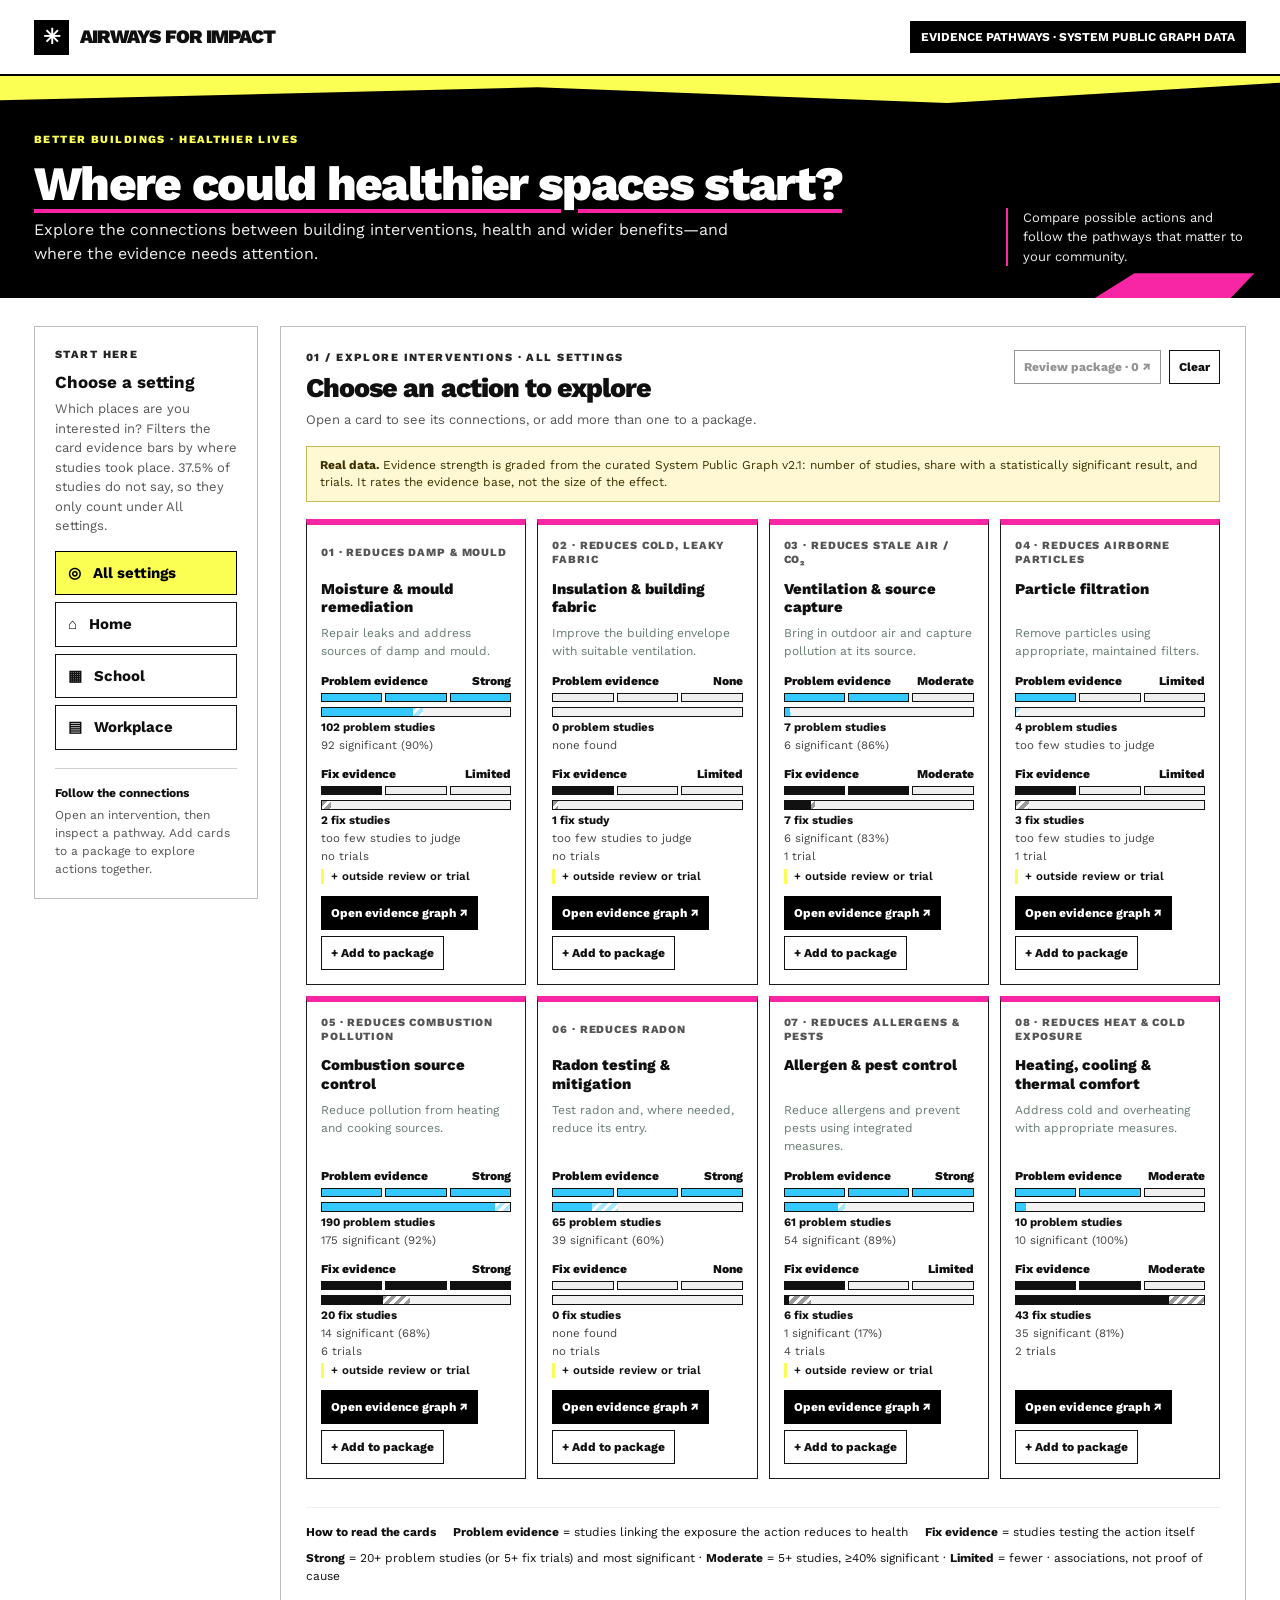
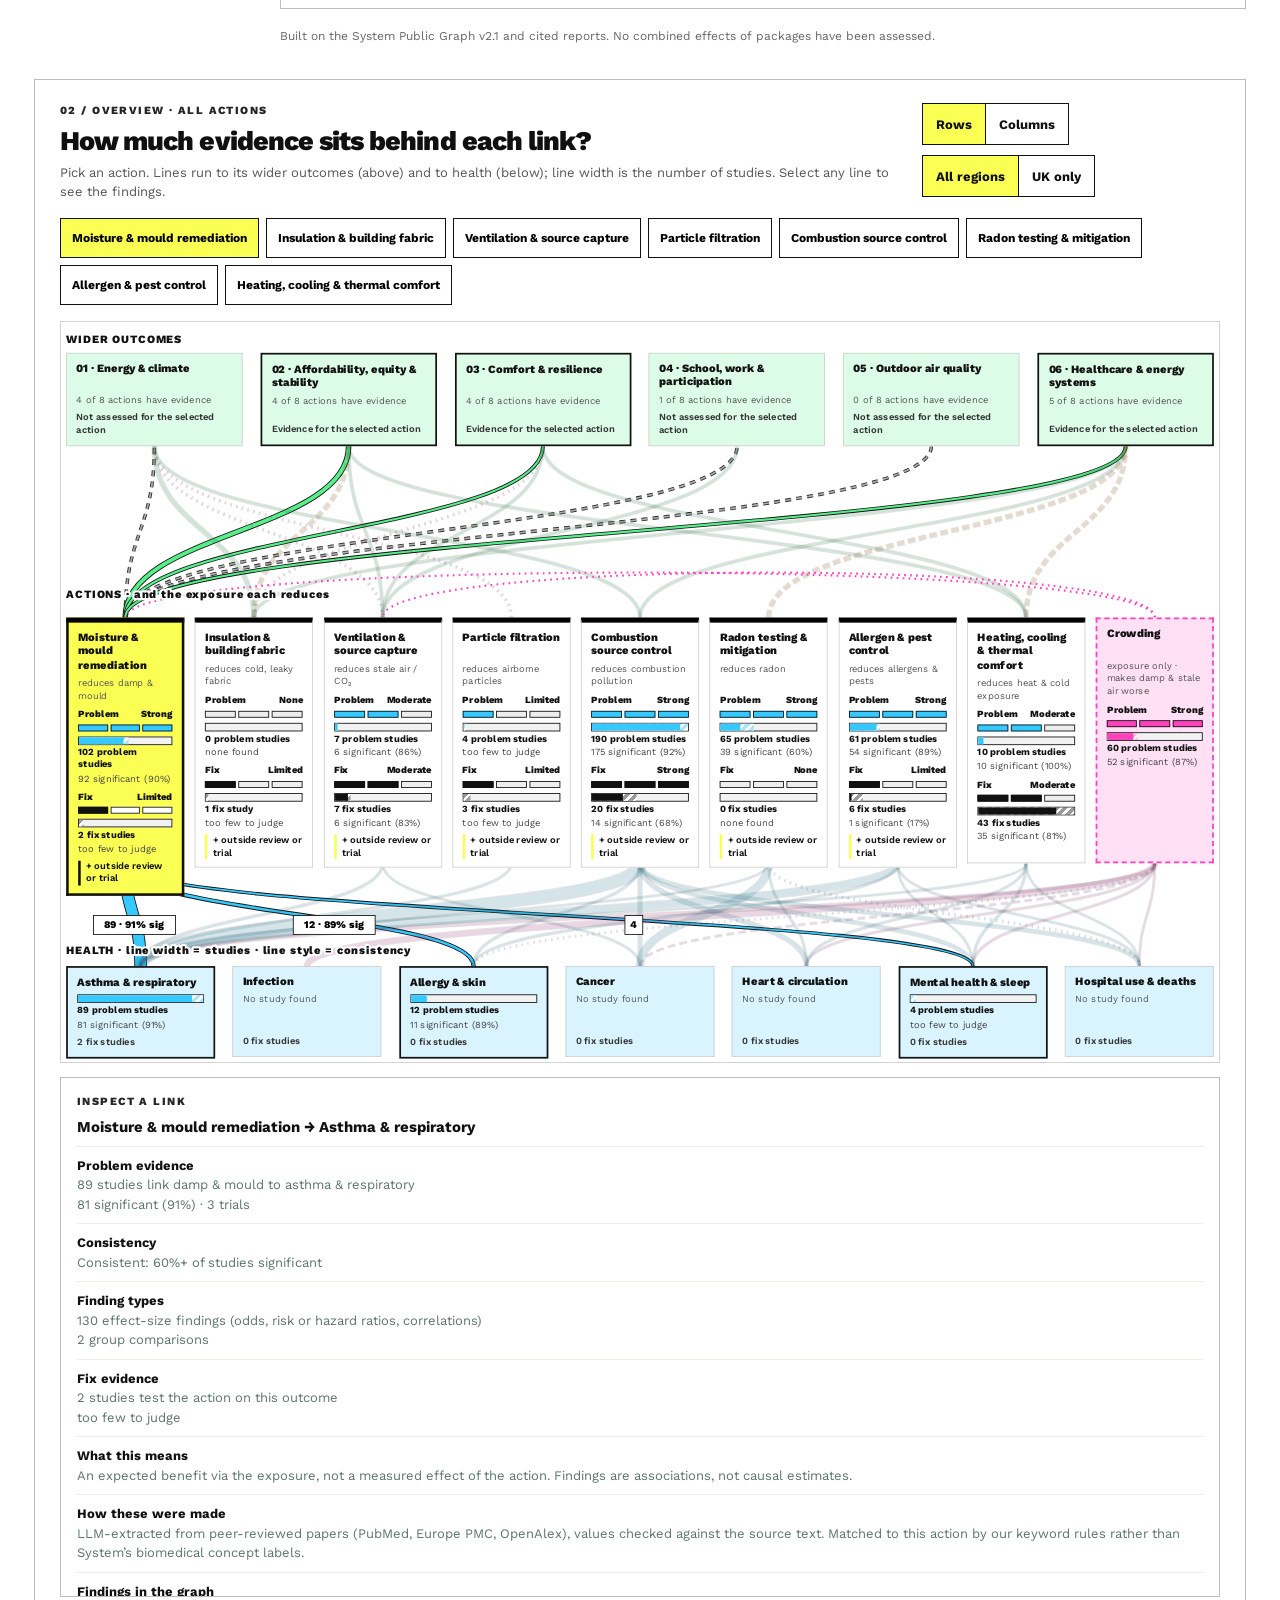
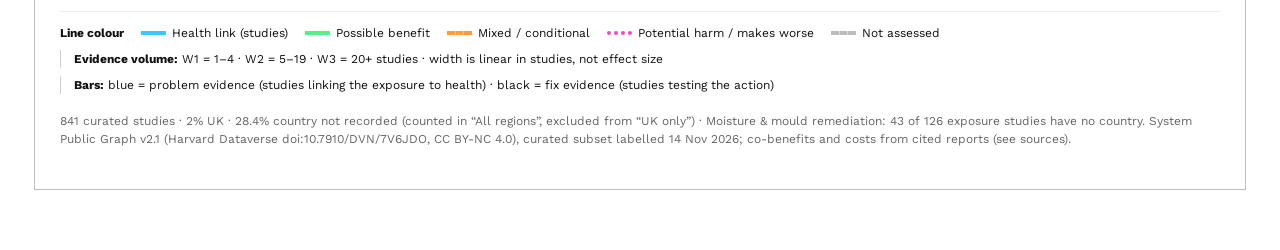
==== commit 4e115d23: "Evidence strength meters, aligned cards, wrapping graph nodes" ====
--- a/app/index.html
+++ b/app/index.html
@@ -1,6 +1,6 @@
 <!doctype html>
 <html lang="en"><head><meta charset="utf-8"><meta name="viewport" content="width=device-width, initial-scale=1">
-<title>Healthy Places — indoor air evidence pathways</title>
+<title>Airways for Impact — indoor air evidence pathways</title>
 <link rel="preconnect" href="https://fonts.googleapis.com"><link href="https://fonts.googleapis.com/css2?family=Work+Sans:wght@400;500;600;700;800;900&display=swap" rel="stylesheet">
 <style>
 :root{--ink:#173a32;--muted:#60766d;--green:#17664f;--line:#dce7dd;--paper:#f5f7f1;--amber:#a96114;--harm:#9b4661}*{box-sizing:border-box}body{margin:0;background:var(--paper);color:var(--ink);font:15px/1.5 system-ui,-apple-system,"Segoe UI",sans-serif}button{font:inherit;cursor:pointer}button:focus-visible{outline:3px solid #d39737;outline-offset:3px}.shell{max-width:1390px;margin:auto;padding:0 34px}.top{background:white;border-bottom:1px solid var(--line)}.top .shell{height:74px;display:flex;align-items:center;justify-content:space-between}.brand{display:flex;gap:11px;align-items:center;font-weight:800;font-size:19px;letter-spacing:-.04em}.mark{display:grid;place-items:center;width:35px;height:35px;border-radius:11px;background:#226f5a;color:#fff;font-size:21px}.tag{font-size:12px;font-weight:700;color:#527366;background:#eaf3eb;border-radius:50px;padding:7px 11px}.main{padding-top:34px;padding-bottom:60px}.eyebrow,.cap{font-size:11px;letter-spacing:.13em;text-transform:uppercase;font-weight:800;color:#5a8371}.hero{display:flex;justify-content:space-between;gap:30px;align-items:end;margin-bottom:25px}.hero h1{font:500 clamp(34px,4vw,48px)/1.08 Georgia,serif;letter-spacing:-.035em;margin:9px 0}.hero p{margin:0;max-width:700px;color:var(--muted);font-size:16px}.hero-note{border-left:2px solid #b5d5c2;padding-left:15px;max-width:240px;color:var(--muted);font-size:13px}.layout{display:grid;grid-template-columns:224px minmax(0,1fr);align-items:start;gap:22px}.side,.panel,.detail,.pack{background:white;border:1px solid var(--line);border-radius:16px}.side{padding:20px;position:sticky;top:15px}.side h2{font-size:17px;margin:6px 0 4px}.side p{font-size:13px;color:var(--muted);margin:0 0 15px}.choices{display:grid;gap:7px}.choice{border:1px solid var(--line);background:white;color:var(--ink);border-radius:9px;padding:10px 12px;text-align:left;font-weight:700}.choice[aria-pressed=true]{background:#e5f2e9;border-color:#76a58a;color:#155e48}.side-note{border-top:1px solid var(--line);padding-top:15px;margin-top:18px;font-size:12px;color:var(--muted)}.side-note b{display:block;color:var(--ink);margin-bottom:4px}.panel{padding:23px 25px}.panelhead{display:flex;justify-content:space-between;gap:16px;align-items:start}.panelhead h2,.detail h2{font:500 27px/1.15 Georgia,serif;letter-spacing:-.02em;margin:6px 0}.panelhead p,.detail p{margin:0;color:var(--muted);font-size:13px}.sim{background:#fff5e3;color:#835921;border:1px solid #eddbb7;border-radius:9px;padding:10px 13px;margin:17px 0;font-size:12px;line-height:1.4}.cards{display:grid;grid-template-columns:repeat(4,minmax(0,1fr));gap:11px}.card{display:flex;flex-direction:column;border:1px solid #d6e5d8;background:#f9fcf8;border-radius:13px;padding:14px;min-height:252px;overflow:hidden}.card.open{background:#f1f8f3;border-color:#8bb69a}.card-top{display:flex;justify-content:space-between;align-items:center;gap:6px}.number{font-size:11px;color:#799083;font-weight:800;letter-spacing:.08em}.card h3{font-size:15px;line-height:1.25;margin:10px 0 7px}.card p{font-size:12px;color:#667b70;margin:0}.card-body{flex:1}.front-foot{font-size:11px;color:#75897d;margin-top:16px}.card-actions{display:flex;gap:6px;flex-wrap:wrap;margin-top:12px}.btn{border:1px solid #bad6c3;border-radius:8px;color:#175d47;background:white;font-size:12px;font-weight:750;padding:7px 9px}.btn.primary{background:#1d6a50;color:white;border-color:#1d6a50}.btn[aria-pressed=true]{background:#e1f1e5;border-color:#83b493}.card-graph{height:107px;width:100%;display:block;margin:4px 0 0}.svg-label{font:600 10px system-ui;fill:#375a4c}.svg-small{font:600 8px system-ui;fill:#587567}.back-caption{font-size:10px!important;color:#708479!important}.mini-legend{display:flex;flex-wrap:wrap;align-items:center;gap:8px 17px;border-top:1px solid #edf1ed;margin-top:17px;padding-top:15px;font-size:11px;color:#526a5e}.leg{display:inline-flex;align-items:center;gap:6px}.stroke{width:25px;border-top:4px solid #23816a}.stroke.mix{border-color:#c27c20;border-top-width:3px;border-top-style:dashed}.stroke.harm{border-color:#a24a67;border-top-style:dotted}.stroke.na{border-color:#8b9b92;border-top-style:dashed;border-top-width:2px}.weight{border-left:1px solid var(--line);padding-left:13px}.detail,.pack{margin-top:16px;padding:22px 25px}.detailhead{display:flex;align-items:start;justify-content:space-between;gap:15px}.detailhead .tag{white-space:nowrap}.flow{display:grid;grid-template-columns:1fr 42px 1fr 42px 1fr 42px 1fr;align-items:center;gap:0;margin:18px 0}.node{background:#f5f9f4;border:1px solid #dce9dc;border-radius:10px;padding:13px;min-height:91px}.node b{display:block;font-size:13px;line-height:1.25;margin-top:7px}.node span{font-size:10px;color:#668073;text-transform:uppercase;letter-spacing:.07em;font-weight:800}.edge{height:0;border-top:5px solid #23816a;position:relative}.edge:after{content:'›';position:absolute;right:-3px;top:-16px;color:#23816a;font-size:21px}.edge.mid{border-top:3px dashed #c27c20}.edge.mid:after{color:#a66b1e}.edge.none{border-top:2px dashed #8b9b92}.edge.none:after{color:#8b9b92}.details-grid{display:grid;grid-template-columns:1fr 1fr;gap:10px}.insight{background:#f7f9f5;border-radius:9px;padding:12px 14px;font-size:12px;color:#5f7369}.insight b{display:block;color:#254f3d;margin-bottom:3px}.pack{display:flex;justify-content:space-between;gap:20px;align-items:center}.pack h2{font-size:16px;margin:0 0 4px}.pack p{font-size:12px;color:var(--muted);margin:0}.selected{display:flex;flex-wrap:wrap;gap:6px;margin-top:9px}.chip{border-radius:30px;padding:5px 9px;background:#eaf4eb;color:#27614a;font-size:11px;font-weight:700}.foot{font-size:12px;color:#708377;margin:18px 0}.focus-btn{border:0;background:none;text-decoration:underline;text-underline-offset:3px;color:#17664f;padding:0;font-weight:700;font-size:11px}.live{position:absolute;left:-9999px}.back-title{font-size:11px;font-weight:700;color:#4e7461;margin:7px 0 0}
@@ -16,19 +16,37 @@
 body:has(dialog[open]){overflow:hidden}.matrix-wrap{scroll-margin-top:150px}.inspector{top:145px}.index-count{font-size:12px}.metric,.matrix,.scope-note{font-size:13px}@media(max-width:1000px){.inspector{position:static}.matrix-wrap{scroll-margin-top:16px}}
 .gctl{display:flex;gap:10px;flex-wrap:wrap}.seg{display:flex;border:1px solid #111}.seg button{border:0;background:#fff;color:#111;padding:9px 13px;font-weight:700;font-size:13px;min-height:40px}.seg button[aria-pressed=true]{background:#fbff54}.seg button+button{border-left:1px solid #111}
 .gpick{display:flex;flex-wrap:wrap;gap:7px;margin:16px 0}.gpick button{border:1px solid #111;background:#fff;color:#000;padding:9px 11px;font-weight:700;font-size:12px;min-height:40px}.gpick button[aria-pressed=true]{background:#fbff54}
-.gwrap{display:grid;grid-template-columns:1fr;gap:14px;align-items:start}.gscroll{overflow-x:auto;border:1px solid #d1d1d1;background:#fff}#gsvg{display:block;width:100%;min-width:1150px;height:auto}
+.gwrap{display:grid;grid-template-columns:1fr;gap:14px;align-items:start}.gscroll{overflow-x:auto;border:1px solid #d1d1d1;background:#fff}#gsvg{display:block;width:100%;min-width:1240px;height:auto}
 #gsvg text{font-family:'Work Sans',Arial,sans-serif}#gsvg .hit{fill:none;stroke:transparent;stroke-width:16;cursor:pointer}#gsvg .hit:focus{outline:none;stroke:#fbff5499}#gsvg .nodeg{cursor:pointer}
 .ginspect{border:1px solid #bdbdbd;padding:16px;max-height:520px;overflow:auto;font-size:13px}.ginspect h4{margin:8px 0;font-size:15px;line-height:1.3}.ginspect .metric b{display:block;color:#111}
 .ginspect ul{list-style:none;margin:0;padding:0}.ginspect li{border-top:1px solid #e5e5e5;padding:9px 0}.ginspect li .st{font-weight:800}.ginspect li .meta{color:#555;font-size:12px}.tagk{display:inline-block;font-size:10px;font-weight:800;padding:2px 5px;margin-right:4px;background:#111;color:#fff}.tagk.e{background:#36c9ff;color:#000}
 .glegend{display:flex;flex-wrap:wrap;gap:8px 17px;align-items:center;border-top:1px solid #edf1ed;margin-top:14px;padding-top:12px;font-size:12px;color:#111}.gl{width:25px;border-top:4px solid}.cardbars{margin:10px 0 0;display:grid;gap:6px}.cardbars .row{display:flex;align-items:center;gap:6px;font-size:11px;color:#444}.cardbars .trk{flex:1;height:8px;border:1px solid #111;background:#eee;position:relative}.cardbars .fill{position:absolute;left:0;top:0;bottom:0}
 @media(max-width:1000px){.gwrap{grid-template-columns:1fr}.ginspect{position:static;max-height:none}}
-</style></head><body>
-<header class="top"><div class="shell"><div class="brand"><span class="mark">✳</span> Healthy Places</div><span class="tag">Evidence pathways · System Public Graph data</span></div></header>
+#gsvg foreignObject{overflow:visible}.gn{box-sizing:border-box;padding:9px 11px;display:flex;flex-direction:column;gap:6px;overflow:visible;font-family:'Work Sans',Arial,sans-serif;color:#111;border:1px solid #d0d0d0;background:#fff;overflow-wrap:break-word;word-break:normal}
+.gn .gt{font-weight:800;font-size:13px;line-height:1.25}.gn .gs{font-size:11px;line-height:1.35;color:#555}.gn .gs2{font-size:11px;line-height:1.35;color:#333;font-weight:600}
+.gn.cob{background:#dcfce7}.gn.cob.on{border:2px solid #111}.gn.hl{background:#d9f4ff}.gn.hl.on{border:2px solid #111}.gn.int{border-top:6px solid #000}.gn.int.sel{background:#fbff54;border:3px solid #111;border-top:6px solid #000}.gn.cr{background:#ffe0f4;border:2px dashed #ff43bd}
+.gn .mt{display:flex;flex-direction:column;gap:3px}.gn .mh{display:flex;justify-content:space-between;gap:6px;font-size:11px;font-weight:800}.gn .ms{display:flex;gap:3px}.gn .seg{flex:1 1 0;height:8px;border:1px solid #111}
+.gn .qb{display:flex;flex-direction:column;gap:2px}.gn .qt{position:relative;height:10px;border:1px solid #111;background:#f2f2f2}.gn .qh,.gn .qs{position:absolute;left:0;top:0;bottom:0}.gn .ql{font-size:11px;font-weight:700;line-height:1.3}.gn .ql2{font-size:11px;color:#444;line-height:1.3}
+#gsvg .nodeg,#gsvg foreignObject[data-kind]{cursor:pointer}
+.cardbars{margin:12px 0 0;display:grid;gap:12px}.cb{display:flex;flex-direction:column;gap:3px;font-size:11.5px;color:#444;min-width:0}.cb-h{display:flex;justify-content:space-between;gap:8px;font-weight:800;color:#111;font-size:12px}.cb-m{display:flex;gap:3px}.cb-seg{flex:1 1 0;height:9px;border:1px solid #111}
+.cb-q{position:relative;height:10px;border:1px solid #111;background:#f2f2f2;margin-top:2px}.cb-qh,.cb-qs{position:absolute;left:0;top:0;bottom:0}.cb-l{font-weight:700;color:#111;line-height:1.3}.cb-l2{line-height:1.3}.cb-of{font-weight:400;color:#666}
+.card,.card *{overflow-wrap:anywhere;min-width:0}.number{white-space:normal!important;line-height:1.3}
+.cb-x{line-height:1.3;color:#111;font-weight:600;margin-top:2px;padding-left:7px;border-left:3px solid #fbff54}
+@supports (grid-template-rows:subgrid){.cards{row-gap:0!important;align-items:stretch}.cards .card{display:grid!important;grid-template-rows:subgrid;grid-row:span 5;row-gap:0;margin-bottom:11px;min-height:0}.cards .card-body{display:contents}.cards .front-foot{display:none}.cards .card h3{align-self:start}.cards .card-body p{align-self:start;margin-bottom:0}.cards .card-actions{align-self:end}}
+.cardbars{align-content:start}
+#gsvg{width:100%;height:auto}
+.gn.cob .gt,#gsvg.multi .gn.int .gt{min-height:2.5em}#gsvg.multi .gn.int .gs{min-height:2.7em}.gn .mh span{white-space:nowrap}
+.gn .gx{font-size:11px;line-height:1.3;font-weight:600;padding-left:6px;border-left:3px solid #fbff54}.gn.int.sel .gx{border-left-color:#111}
+.gn.cob .gs2,.gn.int .gx{margin-top:auto}.gn.hl .gs2{margin-top:auto}
+
+.gn.int.sel .seg[style*='#eee']{background:#fff!important}
+.back{display:inline-block;margin:18px 0 0;font-weight:800;color:#111}.pkgnote{background:#fff8d2;border:1px solid #c8ba55;padding:10px 13px;font-size:13px;margin-top:12px}</style></head><body>
+<header class="top"><div class="shell"><div class="brand"><span class="mark">✳</span> Airways for Impact</div><span class="tag">Evidence pathways · System Public Graph data</span></div></header>
 <main class="shell main"><div class="hero"><div><div class="eyebrow">Better buildings · healthier lives</div><h1>Where could healthier spaces start?</h1><p>Explore the connections between building interventions, health and wider benefits—and where the evidence needs attention.</p></div><div class="hero-note">Compare possible actions and follow the pathways that matter to your community.</div></div>
-<div class="layout"><aside class="side"><div class="cap">Start here</div><h2>Choose a setting</h2><p>Which places are you interested in? In this preview, the selector does not filter data.</p><div class="choices" role="group" aria-label="Setting"><button class="choice" data-setting="Home" aria-pressed="true">⌂ &nbsp; Home</button><button class="choice" data-setting="School" aria-pressed="false">▦ &nbsp; School</button><button class="choice" data-setting="Workplace" aria-pressed="false">▤ &nbsp; Workplace</button></div><div class="side-note"><b>Follow the connections</b>Open an intervention, then inspect a pathway. Add cards to a package to explore actions together.</div></aside>
-<div><section class="panel"><div class="panelhead"><div><div class="eyebrow">01 / Explore interventions · <span id="setting-label">Home</span></div><h2>Choose an action to explore</h2><p>Open a card to see its connections, or add more than one to a package.</p></div><button class="btn" id="review" type="button">Review package · 0 ↓</button></div><div class="sim"><b>Real data.</b> Bars show study counts from the curated System Public Graph v2.1: blue = studies linking the exposure each action reduces to health; black = studies testing the action itself. Counts measure evidence volume, not effect size.</div><div id="cards" class="cards"></div><div class="mini-legend" aria-label="Legend"><b>Line colour + pattern</b><span class="leg"><i class="stroke"></i> Benefit</span><span class="leg"><i class="stroke harm"></i> Potential harm</span><span class="leg"><i class="stroke mix"></i> Mixed</span><span class="leg"><i class="stroke na"></i> Not assessed</span><span class="weight"><b>Weight:</b> thicker = stronger reviewed evidence, not larger effect.</span></div></section>
-<section class="pack" id="package"><div><div class="eyebrow">02 / Explore together</div><h2>Build an intervention package</h2><p id="pack-note">Add two or more cards to consider their connections together.</p><div id="selected" class="selected"></div><div id="pack-comparison"></div></div><div class="package-actions"><button id="open-package" class="btn primary" type="button" aria-haspopup="dialog" disabled>Open joint systems map ↗</button><button id="clear" class="btn" type="button">Clear selection</button></div></section><section class="panel" id="graph" aria-labelledby="graph-title" style="margin-top:16px">
-<div class="panelhead"><div><div class="eyebrow">03 / Evidence graph · real data</div><h2 id="graph-title">How much evidence sits behind each link?</h2><p>Pick an action. Lines run to its wider outcomes (above) and to health (below); line width is the number of studies. Select any line to see the findings.</p></div>
+<div class="layout"><aside class="side"><div class="cap">Start here</div><h2>Choose a setting</h2><p>Which places are you interested in? Filters the card evidence bars by where studies took place. 37.5% of studies do not say, so they only count under All settings.</p><div class="choices" role="group" aria-label="Setting"><button class="choice" data-setting="All" aria-pressed="true">◎ &nbsp; All settings</button><button class="choice" data-setting="Home" aria-pressed="false">⌂ &nbsp; Home</button><button class="choice" data-setting="School" aria-pressed="false">▦ &nbsp; School</button><button class="choice" data-setting="Workplace" aria-pressed="false">▤ &nbsp; Workplace</button></div><div class="side-note"><b>Follow the connections</b>Open an intervention, then inspect a pathway. Add cards to a package to explore actions together.</div></aside>
+<div><section class="panel"><div class="panelhead"><div><div class="eyebrow">01 / Explore interventions · <span id="setting-label">All settings</span></div><h2>Choose an action to explore</h2><p>Open a card to see its connections, or add more than one to a package.</p></div><span style="display:flex;gap:8px;flex-wrap:wrap"><button class="btn" id="review" type="button" disabled>Review package · 0 ↗</button><button class="btn" id="clear2" type="button">Clear</button></span></div><div class="sim"><b>Real data.</b> Evidence strength is graded from the curated System Public Graph v2.1: number of studies, share with a statistically significant result, and trials. It rates the evidence base, not the size of the effect.</div><div id="cards" class="cards"></div><div class="card-legend" aria-label="Legend" style="display:flex;flex-wrap:wrap;gap:8px 17px;border-top:1px solid #edf1ed;margin-top:17px;padding-top:15px;font-size:12px;color:#111"><b>How to read the cards</b><span><b>Problem evidence</b> = studies linking the exposure the action reduces to health</span><span><b>Fix evidence</b> = studies testing the action itself</span><span><b>Strong</b> = 20+ problem studies (or 5+ fix trials) and most significant · <b>Moderate</b> = 5+ studies, ≥40% significant · <b>Limited</b> = fewer · associations, not proof of cause</span></div><div hidden class="old-legend"><b>Line colour + pattern</b><span class="leg"><i class="stroke"></i> Benefit</span><span class="leg"><i class="stroke harm"></i> Potential harm</span><span class="leg"><i class="stroke mix"></i> Mixed</span><span class="leg"><i class="stroke na"></i> Not assessed</span><span class="weight"><b>Weight:</b> thicker = stronger reviewed evidence, not larger effect.</span></div></section>
+<section class="pack" id="package" hidden style="display:none"><div><div class="eyebrow">02 / Explore together</div><h2>Build an intervention package</h2><p id="pack-note">Add two or more cards to consider their connections together.</p><div id="selected" class="selected"></div><div id="pack-comparison"></div></div><div class="package-actions"><button id="open-package" class="btn primary" type="button" disabled>Open package evidence graph ↗</button><button id="clear" class="btn" type="button">Clear selection</button></div></section><p class="foot">Built on the System Public Graph v2.1 and cited reports. No combined effects of packages have been assessed.</p></div></div><section class="panel" id="graph" aria-labelledby="graph-title" style="margin-top:16px">
+<div class="panelhead"><div><div class="eyebrow">02 / Overview · all actions</div><h2 id="graph-title">How much evidence sits behind each link?</h2><p>Pick an action. Lines run to its wider outcomes (above) and to health (below); line width is the number of studies. Select any line to see the findings.</p></div>
 <div class="gctl"><div class="seg" role="group" aria-label="Layout"><button type="button" data-layout="rows" aria-pressed="true">Rows</button><button type="button" data-layout="cols" aria-pressed="false">Columns</button></div>
 <div class="seg" role="group" aria-label="Evidence from"><button type="button" data-region="all" aria-pressed="true">All regions</button><button type="button" data-region="uk" aria-pressed="false">UK only</button></div></div></div>
 <div id="gpick" class="gpick" role="group" aria-label="Choose an action"></div>
@@ -36,15 +54,28 @@
 <aside class="ginspect" aria-live="polite"><div class="eyebrow">Inspect a link</div><div id="ginspect"></div></aside></div>
 <div class="glegend"><b>Line colour</b><span class="leg"><i class="gl" style="border-color:#36c9ff"></i> Health link (studies)</span><span class="leg"><i class="gl" style="border-color:#57ef8a"></i> Possible benefit</span><span class="leg"><i class="gl" style="border-color:#ff9c36;border-top-style:dashed"></i> Mixed / conditional</span><span class="leg"><i class="gl" style="border-color:#ff43bd;border-top-style:dotted"></i> Potential harm / makes worse</span><span class="leg"><i class="gl" style="border-color:#bcbcbc;border-top-style:dashed"></i> Not assessed</span>
 <span class="weight"><b>Evidence volume:</b> W1 = 1–4 · W2 = 5–19 · W3 = 20+ studies · width is linear in studies, not effect size</span>
-<span class="weight"><b>Bars:</b> blue = studies on the exposure the action reduces · black = studies testing the action itself</span></div>
+<span class="weight"><b>Bars:</b> blue = problem evidence (studies linking the exposure to health) · black = fix evidence (studies testing the action)</span></div>
 <p class="foot" id="gfoot"></p>
 </section>
-<p class="foot">Single-action pathways use real counts from the System Public Graph v2.1 and cited reports. The joint package map is still an illustrative concept: no combined effects have been assessed.</p></div></div></main><div id="announcement" class="live" aria-live="polite"></div>
+</main><div id="announcement" class="live" aria-live="polite"></div>
 <dialog class="map-dialog" id="map-dialog" aria-labelledby="map-title"><div class="modal-head"><div><div class="eyebrow">Intervention systems map · illustrative</div><h2 id="map-title"></h2><p id="map-subtitle"></p></div><button class="close" id="close-map" type="button">✕ &nbsp; Close map</button></div><div class="modal-body"><div class="sim"><b>Example only — not evidence or a ranking.</b> The connections, colours and weights are illustrative placeholders, repeated across maps. They do not represent assessed causal effects or investment recommendations.</div><div class="map-grid"><section class="map-box"><div class="eyebrow">01 / Trace the system</div><h3>Follow the connections</h3><p>Select a numbered line, or choose its corresponding link below the map, to inspect the connection.</p><div class="graph-wrap"><svg id="network" class="network" viewBox="0 0 900 365" role="group" aria-label="Illustrative weighted network of interventions, indoor conditions, health and wider outcomes"></svg></div><div class="mini-legend map-legend"><span class="leg"><i class="stroke"></i> Benefit</span><span class="leg"><i class="stroke harm"></i> Potential harm</span><span class="leg"><i class="stroke mix"></i> Mixed</span><span class="leg"><i class="stroke na"></i> Not assessed</span><span class="weight">Thicker = stronger reviewed evidence, not larger effect</span></div><p class="map-note">Arrows show a proposed direction of influence; increases or decreases are not yet assessed. Unconnected outcomes remain open questions.</p><div id="links" class="link-list" aria-label="Select a pathway connection"></div></section><aside class="inspector" aria-live="polite"><div class="eyebrow">02 / Inspect a link</div><h3>Evidence detail</h3><h4 id="inspect-title"></h4><div class="metric"><b>Direction &amp; evidence confidence</b><span id="inspect-style" class="demo-label"></span> · illustrative only</div><div class="metric"><b>Effect magnitude &amp; uncertainty</b>Not populated; keep separate from confidence.</div><div class="metric"><b>Population, setting &amp; geography</b>Not assessed. Compare who benefits and who may be left out.</div><div class="metric"><b>Sources &amp; contradictions</b>No graph records linked. Association alone does not establish causation.</div></aside></div><section class="investment"><div class="eyebrow">03 / From evidence to action</div><h3>Where should we focus?</h3><p>These are decision prompts, not results. A strong link is not automatically the greatest leverage point.</p><div class="investment-grid"><div class="investment-cell"><b>Potential leverage</b><p>Review health burden, effect size, distribution and feasibility alongside confidence before prioritising action.</p></div><div class="investment-cell"><b>Weak or missing links</b><p>Investigate unassessed links, conflicting findings and groups underrepresented in the evidence.</p></div><div class="investment-cell"><b>Investment &amp; trade-offs</b><p>Consider costs, implementation, equity and harms; distinguish contextual NHS costs from proven savings.</p></div></div></section></div></dialog>
-<script>window.HP_DATA={"interventions":[{"key":"Moisture & mould remediation","name":"Moisture & mould remediation","exposure":"damp & mould","harm_total":113,"exp_studies":126,"exp_uk":4,"direct":2,"direct_uk":0,"regions":{"Unknown":43,"East Asia":29,"Multi-country":14,"Europe (non-UK)":13,"North America":11,"UK":4,"Latin America":4,"Southeast Asia":3,"Oceania":2,"Africa":1,"South Asia":1,"Middle East & Central Asia":1},"settings":{"other/unspecified":47,"home":40,"school":32,"workplace":7},"health":{"resp":{"harm":97,"harm_uk":0,"direct":2,"direct_uk":0,"findings":[{"k":"intervention","a":"presence of dehumidifiers","b":"current asthma","st":"adjusted odds ratio","v":2.0,"lo":1.4,"hi":2.7,"c":"United States","r":"North America","doi":"10.1177/003335491012500615","pm":21121233.0,"trial":false},{"k":"intervention","a":"Improvement in housing conditions (eliminating dampness and cockroaches)","b":"asthma medication","st":"OR","v":2.8,"lo":1.2,"hi":6.4,"c":"Sweden","r":"Europe (non-UK)","doi":"10.1136/bmjopen-2015-007979","pm":26739718.0,"trial":false},{"k":"exposure","a":"wall-to-wall carpet at work in the presence of mold problems","b":"risk of asthma","st":"adjusted odds ratio (OR)","v":4.64,"lo":1.11,"hi":19.4,"c":"Finland","r":"Europe (non-UK)","doi":"10.1093/aje/kwj249","pm":16877535.0,"trial":false},{"k":"exposure","a":"presence of mold","b":"current asthma","st":"adjusted odds ratio","v":2.1,"lo":1.3,"hi":3.3,"c":"United States","r":"North America","doi":"10.1177/003335491012500615","pm":21121233.0,"trial":false},{"k":"exposure","a":"reported mold exposure in the last year","b":"asthma symptoms and bronchial responsiveness","st":"odds ratio","v":1.44,"lo":null,"hi":null,"c":"multi-country/region (unspecified)","r":"Multi-country","doi":"10.1067/mai.2002.126383","pm":12170270.0,"trial":false},{"k":"exposure","a":"uncontrolled asthma","b":"observed mold in their homes","st":"prevalence ratio","v":1.4,"lo":1.1,"hi":1.8,"c":"multiple: United States; Puerto Rico","r":"Multi-country","doi":"10.1080/02770903.2020.1858861","pm":33272056.0,"trial":false},{"k":"exposure","a":"exposure to mold/dampness at home","b":"severe recurrent wheeze","st":"odds ratio","v":4.22,"lo":1.25,"hi":18.2,"c":"unknown","r":"Unknown","doi":"10.1016/j.jaip.2020.12.027","pm":33359443.0,"trial":false},{"k":"exposure","a":"molds at home","b":"recurrent wheezing","st":"OR","v":1.23,"lo":1.03,"hi":1.47,"c":"unknown","r":"Unknown","doi":"10.1016/j.jped.2021.01.001","pm":33567270.0,"trial":false},{"k":"exposure","a":"molds or fungi on the ceilings of their houses","b":"risk of childhood asthma","st":"odds ratio (OR)","v":1.8,"lo":1.1,"hi":2.9,"c":"China","r":"East Asia","doi":"10.1093/aje/kwf127","pm":12419771.0,"trial":false},{"k":"exposure","a":"presence of visible mold and/or mold odor in the workplace","b":"risk of asthma","st":"odds ratio","v":1.54,"lo":1.01,"hi":2.32,"c":"Finland","r":"Europe (non-UK)","doi":"10.1289/ehp.02110543","pm":12003761.0,"trial":false},{"k":"exposure","a":"observations of visible mold","b":"new-onset wheezing in children","st":"adjusted odds ratios","v":3.56,"lo":null,"hi":null,"c":"New Zealand","r":"Oceania","doi":"10.1111/ina.12413","pm":28779500.0,"trial":false},{"k":"exposure","a":"household mold exposure","b":"current asthma","st":"odds ratio","v":1.57,"lo":1.03,"hi":2.38,"c":"unknown","r":"Unknown","doi":"10.1016/j.ijheh.2021.113694","pm":33556714.0,"trial":false},{"k":"exposure","a":"mould at home at birth","b":"pneumonia","st":"OR","v":1.17,"lo":null,"hi":null,"c":"China","r":"East Asia","doi":"10.1016/j.envres.2018.08.003","pm":30121466.0,"trial":true},{"k":"exposure","a":"visible presence of mold","b":"current symptoms of rhinitis","st":"prevalence ratio","v":1.55,"lo":1.16,"hi":2.07,"c":"Singapore","r":"Southeast Asia","doi":"10.1111/j.1399-3038.2007.00544.x","pm":17617809.0,"trial":true}]},"inf":{"harm":0,"harm_uk":0,"direct":0,"direct_uk":0,"findings":[]},"allergy":{"harm":12,"harm_uk":0,"direct":0,"direct_uk":0,"findings":[{"k":"exposure","a":"fungi on walls of the house","b":"risk of early infantile atopic dermatitis","st":"odds ratio","v":2.14,"lo":1.41,"hi":3.22,"c":"multiple: Taiwan; Taiwan, Province of China","r":"Multi-country","doi":"10.1111/j.1399-3038.2007.00550.x","pm":17617812.0,"trial":true},{"k":"exposure","a":"dampness/humidity","b":"doctor-diagnosed eczema (DDE)","st":"odds ratio (aOR)","v":1.79,"lo":1.46,"hi":2.21,"c":"China","r":"East Asia","doi":"10.3390/ijerph18084131","pm":33919769.0,"trial":false},{"k":"exposure","a":"visible mold spots","b":"childhood eczema (ever)","st":"OR","v":1.46,"lo":1.29,"hi":1.66,"c":"China","r":"East Asia","doi":"10.1016/j.envres.2015.12.009","pm":26708528.0,"trial":false},{"k":"exposure","a":"Damp bed clothing","b":"Eczema","st":"OR","v":1.35,"lo":null,"hi":null,"c":"China","r":"East Asia","doi":"10.1016/j.envint.2019.104910","pm":31226554.0,"trial":false},{"k":"exposure","a":"exposure to viable, airborne molds","b":"amount of total IgE","st":"r","v":0.4399,"lo":null,"hi":null,"c":"unknown","r":"Unknown","doi":"10.1155/mi.2005.167","pm":16106103.0,"trial":false},{"k":"exposure","a":"water damage","b":"severity of atopic dermatitis","st":"odds ratio","v":14.52,"lo":1.75,"hi":121.13,"c":"unknown","r":"Unknown","doi":"10.1016/j.anai.2014.08.013","pm":25216974.0,"trial":false},{"k":"exposure","a":"Prenatal mold exposure (exposure to mold during pregnancy)","b":"development of atopic dermatitis","st":"adjusted odds ratio","v":1.36,"lo":1.01,"hi":1.83,"c":"unknown","r":"Unknown","doi":"10.1016/j.jped.2018.07.012","pm":30243937.0,"trial":false},{"k":"exposure","a":"visible mold","b":"offspring's atopic dermatitis at any age","st":"OR","v":1.35,"lo":1.12,"hi":1.62,"c":"multiple: Denmark; Norway; Sweden; Estonia","r":"Multi-country","doi":"10.1016/j.scitotenv.2022.158609","pm":36089044.0,"trial":false},{"k":"exposure","a":"Presence of mold spots or damp stains","b":"Eczema","st":"OR","v":1.47,"lo":null,"hi":null,"c":"China","r":"East Asia","doi":"10.1016/j.envint.2019.104910","pm":31226554.0,"trial":false},{"k":"exposure","a":"Water damage","b":"Eczema","st":"OR","v":1.44,"lo":null,"hi":null,"c":"China","r":"East Asia","doi":"10.1016/j.envint.2019.104910","pm":31226554.0,"trial":false}]},"cancer":{"harm":0,"harm_uk":0,"direct":0,"direct_uk":0,"findings":[]},"heart":{"harm":0,"harm_uk":0,"direct":0,"direct_uk":0,"findings":[]},"mental":{"harm":4,"harm_uk":1,"direct":0,"direct_uk":0,"findings":[{"k":"exposure","a":"Exposure to flooding leading to persistent damage to home (i.e. damp and visible mould in liveable rooms) (persistent damage to home)","b":"probable depression","st":"odds ratio","v":8.48,"lo":1.04,"hi":68.97,"c":"United Kingdom","r":"UK","doi":"10.1186/s12889-020-8424-3","pm":32223747.0,"trial":false},{"k":"exposure","a":"dampness and mold in the home","b":"depression","st":"odds ratio","v":1.44,"lo":null,"hi":null,"c":"multi-country/region (unspecified)","r":"Multi-country","doi":"10.2105/ajph.2006.093773","pm":17761567.0,"trial":false},{"k":"exposure","a":"dampness and mold in the home","b":"depression","st":"odds ratio","v":1.4,"lo":null,"hi":null,"c":"multi-country/region (unspecified)","r":"Multi-country","doi":"10.2105/ajph.2006.093773","pm":17761567.0,"trial":false},{"k":"exposure","a":"dampness and mold in the home","b":"depression","st":"odds ratio","v":1.15,"lo":null,"hi":null,"c":"multi-country/region (unspecified)","r":"Multi-country","doi":"10.2105/ajph.2006.093773","pm":17761567.0,"trial":false},{"k":"exposure","a":"dampness and mold in the home","b":"depression","st":"odds ratio","v":1.37,"lo":null,"hi":null,"c":"multi-country/region (unspecified)","r":"Multi-country","doi":"10.2105/ajph.2006.093773","pm":17761567.0,"trial":false},{"k":"exposure","a":"dampness and mold in the home","b":"depression","st":"odds ratio","v":1.24,"lo":null,"hi":null,"c":"multi-country/region (unspecified)","r":"Multi-country","doi":"10.2105/ajph.2006.093773","pm":17761567.0,"trial":false},{"k":"exposure","a":"dampness and mold in the home","b":"depression","st":"odds ratio","v":1.32,"lo":null,"hi":null,"c":"multi-country/region (unspecified)","r":"Multi-country","doi":"10.2105/ajph.2006.093773","pm":17761567.0,"trial":false},{"k":"exposure","a":"dampness and mold in the home","b":"depression","st":"odds ratio","v":1.34,"lo":null,"hi":null,"c":"multi-country/region (unspecified)","r":"Multi-country","doi":"10.2105/ajph.2006.093773","pm":17761567.0,"trial":false},{"k":"exposure","a":"exposure to dampness and mold at home and at work","b":"difficulty initiating sleep","st":"OR","v":1.28,"lo":1.06,"hi":1.55,"c":"multiple: Denmark; Norway; Sweden; Estonia","r":"Multi-country","doi":"10.1016/j.envint.2020.105691","pm":32272294.0,"trial":false},{"k":"exposure","a":"Mold Exposure (risk factor for depressive symptoms in Chinese older adults)","b":"Depressive symptoms","st":"odds ratio","v":1.26,"lo":1.01,"hi":1.58,"c":"China","r":"East Asia","doi":"10.1016/j.jad.2025.119442","pm":40404105.0,"trial":false}]},"hosp":{"harm":0,"harm_uk":0,"direct":0,"direct_uk":0,"findings":[]}},"cob":[{"g":1,"type":"benefit","w":"W2","text":"Private renters with damp: 48.9% vs 33.5% have a long-term illness (EHS 2023-24)","src":"EHS_HH"},{"g":2,"type":"benefit","w":"W1","text":"Wetter winters raise damp risk (CCRA3)","src":"CCC_ADAPT"},{"g":5,"type":"benefit","w":"W1","text":"Context: damp homes cost the NHS ~\u00a338m/yr \u2014 not proven savings","src":"BRE"}],"notes":["Cochrane (Sauni 2015): repair reduces adult asthma symptoms/infections but certainty moderate to very low; school evidence inconsistent [COCHRANE_MOULD]"],"gaps":["No open dataset linking damp/mould remediation to health outcomes; EHS gives prevalence only"],"sources":["EHS_LA","FT_ASTHMA","BRE","EHS_HH","AHS23","RSH_TSM","EUSILC_DAMP","COCHRANE_MOULD","WAP_ORNL","NHS_NCC_2324","NHS_HES_APC","NICE_NG149","NAO_ECO","SHCS_LA","PSSRU_UC25","CENSUS_TS052"]},{"key":"Building fabric (insulation, airtightness)","name":"Insulation & building fabric","exposure":"cold, leaky fabric","harm_total":0,"exp_studies":0,"exp_uk":0,"direct":1,"direct_uk":0,"regions":{},"settings":{},"health":{"resp":{"harm":0,"harm_uk":0,"direct":1,"direct_uk":0,"findings":[{"k":"intervention","a":"retrofit status","b":"absence of upper respiratory symptoms","st":"OR","v":1.8,"lo":1.1,"hi":2.9,"c":"Finland","r":"Europe (non-UK)","doi":"10.1016/j.ijheh.2018.05.009","pm":29859666.0,"trial":false}]},"inf":{"harm":0,"harm_uk":0,"direct":0,"direct_uk":0,"findings":[]},"allergy":{"harm":0,"harm_uk":0,"direct":0,"direct_uk":0,"findings":[]},"cancer":{"harm":0,"harm_uk":0,"direct":0,"direct_uk":0,"findings":[]},"heart":{"harm":0,"harm_uk":0,"direct":0,"direct_uk":0,"findings":[]},"mental":{"harm":0,"harm_uk":0,"direct":0,"direct_uk":0,"findings":[]},"hosp":{"harm":0,"harm_uk":0,"direct":0,"direct_uk":0,"findings":[]}},"cob":[{"g":0,"type":"benefit","w":"W2","text":"Observed gas use \u22123.9% (loft) to \u221213.2% (solid wall)","src":"NEED"},{"g":1,"type":"mixed","w":"W2","text":"Cost-effective only when targeted at at-risk households (NICE NG6)","src":"NICE_NG6"},{"g":2,"type":"harm","w":"W1","text":"Sealed homes can overheat (CCRA3); poor installs risk damp \u2014 NAO found major issues in 98% of external wall insulation under ECO4/GBIS","src":"NAO_ECO"},{"g":5,"type":"benefit","w":"W1","text":"Context: cold homes cost the NHS ~\u00a3540m/yr \u2014 not proven savings","src":"BRE"}],"notes":["Health benefit concentrated in people with inadequate warmth/chronic respiratory disease; untargeted retrofit >GBP 100k/QALY (NICE model) [COCHRANE_WARMTH; NICE_NG6]"],"gaps":["Few observed before/after retrofit energy + health datasets; EPC is modelled; heat-pump monitoring (EoH) access unverified","Retrofit quality is a hidden variable: NAO found 98% external / 29% internal wall insulation under ECO4/GBIS with major issues (damp & mould risk) - no health follow-up of affected homes"],"sources":["EHS_LA","FP_SUB","EPC_LIVE","FT_WINTER","BRE","RECS20","EPC_BULK","WALES_NEST","NEED","EFUS","WHO_HHGL","COCHRANE_WARMTH","WAP_ORNL","NICE_NG6","NHS_NCC_2324","KEARNS_EWI","NHS_HES_APC","NAO_ECO","CCC_ADAPT","DESNZ_HEE","SHCS_LA","PSSRU_UC25"]},{"key":"Ventilation & source capture","name":"Ventilation & source capture","exposure":"stale air / CO\u2082","harm_total":7,"exp_studies":13,"exp_uk":0,"direct":10,"direct_uk":1,"regions":{"East Asia":5,"Unknown":2,"South Asia":2,"Latin America":2,"Africa":1,"Multi-country":1},"settings":{"home":6,"other/unspecified":5,"workplace":1,"school":1},"health":{"resp":{"harm":6,"harm_uk":0,"direct":4,"direct_uk":0,"findings":[{"k":"intervention","a":"exhaust fan in the bathroom","b":"pneumonia","st":"OR","v":1.1,"lo":null,"hi":null,"c":"China","r":"East Asia","doi":"10.1016/j.envres.2018.08.003","pm":30121466.0,"trial":true},{"k":"intervention","a":"bedroom ventilation at night","b":"diagnosed rhinitis","st":"odds ratio","v":3.02,"lo":1.16,"hi":7.89,"c":"China","r":"East Asia","doi":"10.1111/ina.12742","pm":32939827.0,"trial":false},{"k":"intervention","a":"house ventilation","b":"acute respiratory infection in children","st":"odds ratio","v":4.32,"lo":2.61,"hi":7.15,"c":"Ethiopia","r":"Africa","doi":"10.1155/2018/9320603","pm":29743893.0,"trial":false},{"k":"intervention","a":"house ventilation","b":"acute respiratory infection in children","st":"AOR","v":4.32,"lo":2.61,"hi":7.15,"c":"Ethiopia","r":"Africa","doi":"10.1155/2018/9320603","pm":29743893.0,"trial":false},{"k":"intervention","a":"poor kitchen ventilation","b":"children's wheezing","st":"odds ratio","v":1.39,"lo":1.02,"hi":1.9,"c":"China","r":"East Asia","doi":"10.21037/jtd-19-crh-aq-005","pm":33209474.0,"trial":false},{"k":"exposure","a":"natural ventilation at home (versus frequent use of air-conditioning)","b":"asthma","st":"OR","v":0.5,"lo":0.3,"hi":0.8,"c":"China","r":"East Asia","doi":"10.3109/02770903.2014.952434","pm":25158053.0,"trial":false},{"k":"exposure","a":"poor ventilation (indoor air quality)","b":"asthma","st":"adjusted OR","v":1.26,"lo":1.13,"hi":1.41,"c":"India","r":"South Asia","doi":"10.1111/j.1600-0668.2011.00715.x","pm":21410536.0,"trial":false},{"k":"exposure","a":"poor ventilation in the house","b":"any wheeze","st":"odds ratio","v":1.99,"lo":1.48,"hi":2.67,"c":"Cuba","r":"Latin America","doi":"10.1093/qjmed/hct143","pm":23824939.0,"trial":false},{"k":"exposure","a":"poor ventilation (air velocity)","b":"wheezing","st":"odds ratio","v":0.11,"lo":0.01,"hi":1.04,"c":"multi-country/region (unspecified)","r":"Multi-country","doi":"10.1164/ajrccm.165.7.2106152","pm":11934721.0,"trial":false},{"k":"exposure","a":"Not opening windows (Indoor air pollution prevention)","b":"pneumonia among under-five children","st":"AOR","v":2.56,"lo":1.21,"hi":5.41,"c":"Ethiopia","r":"Africa","doi":"10.1186/s13690-023-01103-5","pm":37165410.0,"trial":false},{"k":"exposure","a":"poor ventilation in living area","b":"severe pneumonia","st":"adjusted odds ratio (AOR)","v":16.37,"lo":4.67,"hi":57.38,"c":"India","r":"South Asia","doi":"10.3390/ijerph17134637","pm":32605136.0,"trial":false}]},"inf":{"harm":0,"harm_uk":0,"direct":0,"direct_uk":0,"findings":[]},"allergy":{"harm":0,"harm_uk":0,"direct":0,"direct_uk":0,"findings":[]},"cancer":{"harm":1,"harm_uk":0,"direct":0,"direct_uk":0,"findings":[{"k":"exposure","a":"good ventilation in the kitchen and bedroom","b":"lung cancer risk","st":"odds ratio","v":0.87,"lo":0.75,"hi":1.0,"c":"China","r":"East Asia","doi":"10.1371/journal.pone.0102685","pm":25019554.0,"trial":false},{"k":"exposure","a":"good ventilation in the kitchen","b":"lung cancer risk","st":"odds ratio","v":0.86,"lo":0.75,"hi":0.98,"c":"China","r":"East Asia","doi":"10.1371/journal.pone.0102685","pm":25019554.0,"trial":false}]},"heart":{"harm":0,"harm_uk":0,"direct":1,"direct_uk":0,"findings":[{"k":"intervention","a":"lower kitchen ventilation","b":"isolated right heart failure","st":"adjusted odds ratio","v":2.63,"lo":1.06,"hi":6.49,"c":"Kenya","r":"Africa","doi":"10.1016/j.gheart.2014.04.003","pm":25667096.0,"trial":false},{"k":"intervention","a":"lower kitchen ventilation","b":"isolated right heart failure","st":"adjusted odds ratio","v":2.37,"lo":1.01,"hi":5.56,"c":"Kenya","r":"Africa","doi":"10.1016/j.gheart.2014.04.003","pm":25667096.0,"trial":false},{"k":"intervention","a":"lower kitchen ventilation","b":"isolated right heart failure","st":"adjusted odds ratio","v":2.55,"lo":1.21,"hi":5.37,"c":"Kenya","r":"Africa","doi":"10.1016/j.gheart.2014.04.003","pm":25667096.0,"trial":false}]},"mental":{"harm":0,"harm_uk":0,"direct":1,"direct_uk":0,"findings":[{"k":"intervention","a":"subjective poor kitchen ventilation","b":"sleep disturbances","st":"odds ratio","v":1.91,"lo":1.39,"hi":2.61,"c":"China","r":"East Asia","doi":"10.1016/j.envpol.2017.05.018","pm":28501768.0,"trial":false},{"k":"intervention","a":"subjective poor kitchen ventilation","b":"long sleep latency","st":"odds ratio","v":1.37,"lo":1.09,"hi":1.73,"c":"China","r":"East Asia","doi":"10.1016/j.envpol.2017.05.018","pm":28501768.0,"trial":false},{"k":"intervention","a":"subjective poor kitchen ventilation","b":"overall poor sleep quality (global Pittsburgh Sleep Quality Index score >5)","st":"odds ratio","v":1.75,"lo":1.43,"hi":2.16,"c":"China","r":"East Asia","doi":"10.1016/j.envpol.2017.05.018","pm":28501768.0,"trial":false}]},"hosp":{"harm":0,"harm_uk":0,"direct":1,"direct_uk":1,"findings":[{"k":"intervention","a":"poor ventilation (household ventilation)","b":"overall mortality (among the participants of the historical cohort study)","st":"hazard ratio","v":1.3,"lo":0.97,"hi":1.74,"c":"United Kingdom","r":"UK","doi":"10.1136/jech.55.1.10","pm":11112945.0,"trial":false}]}},"cob":[{"g":0,"type":"harm","w":"W1","text":"Heat loss / energy use without heat recovery (unquantified)","src":""},{"g":1,"type":"benefit","w":"W1","text":"Matters most in overcrowded homes (Census 2021)","src":"CENSUS_TS052"},{"g":2,"type":"benefit","w":"W1","text":"Night cooling during heatwaves (CCRA3)","src":"CCC_ADAPT"},{"g":3,"type":"benefit","w":"W1","text":"Illness absence \u22121.6% per +1 L/s per pupil (162 Californian classrooms, observational)","src":"MENDELL_VENT"}],"notes":["School ventilation-absence evidence is observational (California 1.6%/L/s; Scotland small effect); no trials [MENDELL_VENT; GAIHRE_SCOT]"],"gaps":["Small measured samples only (7 English homes, 70 California homes, 1 Finnish office); no intervention-linked health data","California 70-homes range hood + NO2 dataset needs browser download (Dryad 401); seven English homes have no room labels and uncalibrated NO2"],"sources":["FT_ASTHMA","PUPIL_ABS","HOMES7","CA_HOMES","FI_OFFICE","UK_AIR","EPA_BASE","SAMHE","CLASP_GAS_EU","MENDELL_VENT","GAIHRE_SCOT","NHS_NCC_2324","NHS_HES_APC","NICE_NG149","CCC_ADAPT","PSSRU_UC25","CENSUS_TS052"]},{"key":"Particle filtration","name":"Particle filtration","exposure":"airborne particles","harm_total":5,"exp_studies":7,"exp_uk":0,"direct":7,"direct_uk":0,"regions":{"Multi-country":3,"Other":1,"East Asia":1,"Unknown":1,"North America":1},"settings":{"other/unspecified":5,"home":2},"health":{"resp":{"harm":5,"harm_uk":0,"direct":3,"direct_uk":0,"findings":[{"k":"intervention","a":"air purifiers with HEPA-14 filters","b":"acute respiratory infections","st":"odds ratio","v":0.57,"lo":0.32,"hi":1.04,"c":"unknown","r":"Unknown","doi":"10.1001/jamanetworkopen.2024.43769","pm":39527057.0,"trial":true},{"k":"intervention","a":"air filters","b":"total symptom scores (among patients with allergies and asthma)","st":"weighted mean difference","v":0.47,"lo":0.25,"hi":0.69,"c":"unknown","r":"Unknown","doi":"10.1378/chest.122.5.1535","pm":12426250.0,"trial":false},{"k":"intervention","a":"no usage of an air purifier in exposure to high levels of outdoor air pollution","b":"moderate/severe persistent asthma","st":"adjusted odds ratio (aOR)","v":1.76,"lo":null,"hi":null,"c":"Korea, Republic of","r":"East Asia","doi":"10.4168/aair.2020.12.1.86","pm":31743966.0,"trial":false},{"k":"exposure","a":"Indoor particulate concentration","b":"reported clinical cases of asthma in children","st":"R","v":0.498,"lo":null,"hi":null,"c":"multiple: Nigeria; Benin","r":"Multi-country","doi":"10.1007/s10661-022-10135-3","pm":35648237.0,"trial":false},{"k":"exposure","a":"indoor particulate matter(2.5(LD)) concentrations","b":"wheezing","st":"odds ratio","v":1.014,"lo":1.006,"hi":1.023,"c":"Japan","r":"East Asia","doi":"10.2188/jea.je2007432","pm":18490839.0,"trial":false},{"k":"exposure","a":"indoor particulate matter(2.5(LD)) concentrations","b":"wheezing","st":"odds ratio","v":1.025,"lo":1.013,"hi":1.038,"c":"Japan","r":"East Asia","doi":"10.2188/jea.je2007432","pm":18490839.0,"trial":false},{"k":"exposure","a":"Indoor particulate matter","b":"frequent wheezing","st":"OR","v":2.49,"lo":null,"hi":null,"c":"unknown","r":"Unknown","doi":"10.1186/1471-2466-14-147","pm":25205263.0,"trial":false},{"k":"exposure","a":"Indoor particulate concentration","b":"reported clinical cases of asthma in children","st":"R","v":0.542,"lo":null,"hi":null,"c":"multiple: Nigeria; Benin","r":"Multi-country","doi":"10.1007/s10661-022-10135-3","pm":35648237.0,"trial":false},{"k":"exposure","a":"high indoor particulate matter \u22642.5\u00b5m in aerodynamic diameter levels","b":"sleep-disordered breathing","st":"odds ratio","v":3.53,"lo":1.57,"hi":8.11,"c":"United States","r":"North America","doi":"10.1016/j.sleh.2024.06.004","pm":39095254.0,"trial":false},{"k":"exposure","a":"Indoor particulate matter","b":"breathlessness, cough, and sputum score","st":"beta","v":0.44,"lo":null,"hi":null,"c":"unknown","r":"Unknown","doi":"10.1186/1471-2466-14-147","pm":25205263.0,"trial":false}]},"inf":{"harm":0,"harm_uk":0,"direct":0,"direct_uk":0,"findings":[]},"allergy":{"harm":0,"harm_uk":0,"direct":0,"direct_uk":0,"findings":[]},"cancer":{"harm":0,"harm_uk":0,"direct":0,"direct_uk":0,"findings":[]},"heart":{"harm":0,"harm_uk":0,"direct":0,"direct_uk":0,"findings":[]},"mental":{"harm":0,"harm_uk":0,"direct":1,"direct_uk":0,"findings":[{"k":"intervention","a":"air filters","b":"sleep disturbance score","st":"weighted mean difference","v":0.93,"lo":0.42,"hi":1.44,"c":"unknown","r":"Unknown","doi":"10.1378/chest.122.5.1535","pm":12426250.0,"trial":false}]},"hosp":{"harm":0,"harm_uk":0,"direct":0,"direct_uk":0,"findings":[]}},"cob":[{"g":0,"type":"harm","w":"W1","text":"Electricity use (unquantified)","src":""}],"notes":["Only small RCTs (e.g. HAPI, n=71, US): PM2.5 fell ~60% but primary asthma-control outcome not significant [HAPI_HEPA]"],"gaps":["No UK school filtration dataset; SICAS (US) published null result only; China purifier data observational"],"sources":["PUPIL_ABS","CN_PURIFIER","EPA_BASE","SICAS","SAMHE","HAPI_HEPA","NHS_NCC_2324","NHS_HES_APC","NICE_NG149","PSSRU_UC25"]},{"key":"Clean cooking","name":"Combustion source control","exposure":"combustion pollution","harm_total":207,"exp_studies":343,"exp_uk":1,"direct":36,"direct_uk":0,"regions":{"East Asia":84,"Unknown":69,"South Asia":63,"Africa":57,"Multi-country":26,"Latin America":14,"North America":9,"Southeast Asia":7,"Europe (non-UK)":7,"Middle East & Central Asia":5,"Oceania":1,"UK":1},"settings":{"home":201,"other/unspecified":114,"school":26,"workplace":2},"health":{"resp":{"harm":115,"harm_uk":1,"direct":9,"direct_uk":0,"findings":[{"k":"intervention","a":"cleaner burning biomass-fuelled cookstove intervention","b":"pneumonia incidence in young children","st":"incidence rate ratio","v":1.01,"lo":0.91,"hi":1.13,"c":"Malawi","r":"Africa","doi":"10.1016/s0140-6736(16)32507-7","pm":27939058.0,"trial":true},{"k":"intervention","a":"liquefied petroleum gas cookstoves","b":"severe pneumonia risk","st":"rate ratio","v":0.98,"lo":0.58,"hi":1.7,"c":"Ghana","r":"Africa","doi":"10.1136/bmjgh-2021-005599","pm":34452940.0,"trial":true},{"k":"intervention","a":"liquefied petroleum gas stove","b":"small airway resistance","st":"beta","v":-0.15,"lo":null,"hi":null,"c":"Ghana","r":"Africa","doi":"10.1164/rccm.202303-0623oc","pm":38016085.0,"trial":true},{"k":"intervention","a":"liquefied petroleum gas cookstoves","b":"severe pneumonia","st":"incidence rate ratio","v":0.96,"lo":0.64,"hi":1.44,"c":"multiple: Guatemala; India; Peru; Rwanda","r":"Multi-country","doi":"10.1056/nejmoa2305681","pm":38169488.0,"trial":true},{"k":"intervention","a":"Intervention group (cooking with cleaner burning biomass-fuelled cookstoves) [vs Control group (continuation of open fire cooking)]","b":"Pneumonia incidence rate","st":"mean_difference_unstandardized","v":0.18,"lo":null,"hi":null,"c":"Malawi","r":"Africa","doi":"10.1016/s0140-6736(16)32507-7","pm":27939058.0,"trial":true},{"k":"intervention","a":"unclean cooking fuels","b":"childhood Acute respiratory infections","st":"OR","v":2.41,"lo":1.56,"hi":3.73,"c":"Bangladesh","r":"South Asia","doi":"10.1186/s12887-024-04525-4","pm":38216932.0,"trial":false},{"k":"intervention","a":"use of unclean cooking fuel","b":"ARI symptom","st":"OR","v":2.5,"lo":1.16,"hi":5.42,"c":"Nigeria","r":"Africa","doi":"10.1186/s12879-018-3207-5","pm":29970043.0,"trial":false},{"k":"intervention","a":"type of fuel used for cooking (biomass fuels, cleaner fuels, or a mix of biomass and cleaner fuels)","b":"reported prevalence of asthma","st":"odds ratio","v":1.83,"lo":1.32,"hi":2.53,"c":"India","r":"South Asia","doi":"10.1289/ehp.5559","pm":12515681.0,"trial":false},{"k":"intervention","a":"type of fuel used for cooking (biomass fuels, cleaner fuels, or a mix of biomass and cleaner fuels)","b":"reported prevalence of asthma","st":"odds ratio","v":1.59,"lo":1.3,"hi":1.94,"c":"India","r":"South Asia","doi":"10.1289/ehp.5559","pm":12515681.0,"trial":false},{"k":"intervention","a":"indoor cooking with unclean fuels","b":"wheezing","st":"OR","v":1.57,"lo":1.01,"hi":2.46,"c":"Sri Lanka","r":"South Asia","doi":"10.1002/ajim.22020","pm":22298308.0,"trial":false},{"k":"intervention","a":"exclusive LPG (liquefied petroleum gas) users","b":"asthma","st":"adjusted odds ratio (AOR)","v":2.05,"lo":1.15,"hi":3.65,"c":"India","r":"South Asia","doi":"10.1080/09603123.2022.2035324","pm":35128996.0,"trial":false},{"k":"intervention","a":"type of fuel used for cooking (biomass fuels, cleaner fuels, or a mix of biomass and cleaner fuels)","b":"reported prevalence of asthma","st":"odds ratio","v":1.46,"lo":1.14,"hi":1.88,"c":"India","r":"South Asia","doi":"10.1289/ehp.5559","pm":12515681.0,"trial":false},{"k":"exposure","a":"exposure to a gas hob in childhood","b":"risk of childhood wheezing","st":"odds ratio (OR)","v":1.56,"lo":1.13,"hi":2.16,"c":"United Kingdom","r":"UK","doi":"10.1093/aje/kwi238","pm":16093293.0,"trial":false},{"k":"exposure","a":"exposure to a gas hob in childhood","b":"risk of persistent wheezing in adolescence","st":"odds ratio (OR)","v":0.67,"lo":0.5,"hi":0.91,"c":"United Kingdom","r":"UK","doi":"10.1093/aje/kwi238","pm":16093293.0,"trial":false}]},"inf":{"harm":0,"harm_uk":0,"direct":0,"direct_uk":0,"findings":[]},"allergy":{"harm":5,"harm_uk":0,"direct":1,"direct_uk":0,"findings":[{"k":"intervention","a":"use of electric cookers","b":"presence of Atopic dermatitis","st":"odds ratio","v":1.14,"lo":1.01,"hi":1.27,"c":"Spain","r":"Europe (non-UK)","doi":"10.1186/1471-2458-12-890","pm":23088771.0,"trial":true},{"k":"exposure","a":"exposure to indoor air pollution","b":"childhood food allergy","st":"odds ratio","v":1.49,"lo":1.07,"hi":2.1,"c":"China","r":"East Asia","doi":"10.1016/j.envres.2022.114713","pm":36347392.0,"trial":false},{"k":"exposure","a":"exposure to indoor air pollution","b":"childhood food allergy","st":"odds ratio","v":1.41,"lo":1.04,"hi":1.89,"c":"China","r":"East Asia","doi":"10.1016/j.envres.2022.114713","pm":36347392.0,"trial":false},{"k":"exposure","a":"exposure to risk factors such as indoor air pollution","b":"physician-confirmed eczema and allergic symptoms","st":"odds ratio","v":1.8,"lo":1.3,"hi":2.6,"c":"unknown","r":"Unknown","doi":"10.1016/j.ijheh.2006.01.003","pm":16490398.0,"trial":false},{"k":"exposure","a":"use of biomass fuel for cooking","b":"eczema","st":"odds ratio","v":4.57,"lo":1.24,"hi":16.89,"c":"Sri Lanka","r":"South Asia","doi":"10.1080/02770903.2022.2043360","pm":35171741.0,"trial":false},{"k":"exposure","a":"exposure to risk factors such as indoor air pollution","b":"physician-confirmed eczema and allergic symptoms","st":"odds ratio","v":1.9,"lo":1.4,"hi":2.7,"c":"unknown","r":"Unknown","doi":"10.1016/j.ijheh.2006.01.003","pm":16490398.0,"trial":false},{"k":"exposure","a":"exposure to indoor air pollution","b":"childhood food allergy","st":"odds ratio","v":1.93,"lo":1.35,"hi":2.75,"c":"China","r":"East Asia","doi":"10.1016/j.envres.2022.114713","pm":36347392.0,"trial":false},{"k":"exposure","a":"indoor living conditions","b":"being sensitized to indoor allergens","st":"OR","v":1.9,"lo":1.1,"hi":3.2,"c":"unknown","r":"Unknown","doi":"10.1016/j.waojou.2023.100847","pm":38075553.0,"trial":false},{"k":"exposure","a":"exposure to indoor aeroallergens in early life","b":"eczema","st":"odds ratio","v":1.37,"lo":null,"hi":null,"c":"unknown","r":"Unknown","doi":"10.1111/j.1365-2133.2006.07710.x","pm":17263823.0,"trial":false},{"k":"exposure","a":"exposure to indoor aeroallergens in early life","b":"eczema","st":"odds ratio","v":0.66,"lo":null,"hi":null,"c":"unknown","r":"Unknown","doi":"10.1111/j.1365-2133.2006.07710.x","pm":17263823.0,"trial":false},{"k":"exposure","a":"exposure to indoor aeroallergens in early life","b":"eczema","st":"odds ratio","v":0.71,"lo":null,"hi":null,"c":"unknown","r":"Unknown","doi":"10.1111/j.1365-2133.2006.07710.x","pm":17263823.0,"trial":false}]},"cancer":{"harm":22,"harm_uk":0,"direct":1,"direct_uk":0,"findings":[{"k":"intervention","a":"those who had switched from solid to clean fuels","b":"breast cancer risk","st":"odds ratio","v":0.88,"lo":0.71,"hi":1.1,"c":"China","r":"East Asia","doi":"10.3389/fpubh.2021.677851","pm":34422742.0,"trial":false},{"k":"exposure","a":"Cooking fume exposure [vs No cooking fume exposure]","b":"Progression-free survival (among metastatic non-small cell lung carcinoma patients)","st":"mean_difference_unstandardized","v":10.78,"lo":null,"hi":null,"c":"unknown","r":"Unknown","doi":"10.1007/s12032-014-0220-4","pm":25216867.0,"trial":true},{"k":"exposure","a":"long-term coal users","b":"breast cancer risk","st":"odds ratio","v":2.07,"lo":1.37,"hi":3.13,"c":"China","r":"East Asia","doi":"10.3389/fpubh.2021.677851","pm":34422742.0,"trial":false},{"k":"exposure","a":"cooking habits and exposure to cooking fumes","b":"lung cancer among non-smoking Han Chinese women","st":"odds ratios","v":2.14,"lo":null,"hi":null,"c":"multiple: China; Taiwan; Taiwan, Province of China","r":"Multi-country","doi":"10.1038/s41598-020-63656-7","pm":32317677.0,"trial":false},{"k":"exposure","a":"smoky coal use","b":"lung cancer risk","st":"odds ratio","v":7.7,"lo":4.5,"hi":13.3,"c":"China","r":"East Asia","doi":"10.1002/ijc.23748","pm":18712724.0,"trial":false},{"k":"exposure","a":"predominant coal users","b":"lung cancer risk","st":"odds ratio","v":1.64,"lo":1.49,"hi":1.81,"c":"United States","r":"North America","doi":"10.1289/ehp.1002217","pm":20846923.0,"trial":false},{"k":"exposure","a":"using kerosene","b":"risk of nasopharyngeal carcinoma","st":"odds ratio","v":3.58,"lo":1.75,"hi":7.36,"c":"China","r":"East Asia","doi":"10.1016/j.envint.2021.106455","pm":33652252.0,"trial":false},{"k":"exposure","a":"predominant coal users","b":"lung cancer risk","st":"odds ratio","v":4.93,"lo":3.73,"hi":6.52,"c":"United States","r":"North America","doi":"10.1289/ehp.1002217","pm":20846923.0,"trial":false},{"k":"exposure","a":"cooking habits and exposure to cooking fumes","b":"lung cancer among non-smoking Han Chinese women","st":"odds ratios","v":3.17,"lo":null,"hi":null,"c":"multiple: China; Taiwan; Taiwan, Province of China","r":"Multi-country","doi":"10.1038/s41598-020-63656-7","pm":32317677.0,"trial":false},{"k":"exposure","a":"cooking with coal","b":"risk of gastric cancer (GC)","st":"OR","v":1.8,"lo":1.3,"hi":2.6,"c":"unknown","r":"Unknown","doi":"10.3748/wjg.v12.i36.5772","pm":17007041.0,"trial":false},{"k":"exposure","a":"use of biomass fuel","b":"Esophageal squamous cell carcinoma","st":"pooled odds ratio","v":3.02,"lo":2.22,"hi":4.11,"c":"unknown","r":"Unknown","doi":"10.1186/s12940-019-0496-0","pm":31262333.0,"trial":false}]},"heart":{"harm":27,"harm_uk":0,"direct":3,"direct_uk":0,"findings":[{"k":"intervention","a":"clean fuel use for heating","b":"prehypertension regression","st":"hazard ratio","v":1.28,"lo":1.08,"hi":1.53,"c":"China","r":"East Asia","doi":"10.1038/s41440-024-01928-9","pm":39363003.0,"trial":false},{"k":"intervention","a":"switching from solid fuels to cleaner fuels for cooking","b":"nonfatal cardiovascular disease","st":"hazard ratio","v":0.76,"lo":0.58,"hi":0.99,"c":"China","r":"East Asia","doi":"10.1016/j.scitotenv.2022.159035","pm":36191716.0,"trial":false},{"k":"intervention","a":"exposure to solid fuel for cooking and clean fuel for heating","b":"nonfatal cardiovascular disease","st":"hazard ratio","v":2.01,"lo":1.36,"hi":2.96,"c":"China","r":"East Asia","doi":"10.1016/j.scitotenv.2022.159035","pm":36191716.0,"trial":false},{"k":"intervention","a":"clean fuel use for heating and cooking","b":"prehypertension regression","st":"hazard ratio","v":1.32,"lo":1.09,"hi":1.6,"c":"China","r":"East Asia","doi":"10.1038/s41440-024-01928-9","pm":39363003.0,"trial":false},{"k":"intervention","a":"solid fuel for heating and clean fuel for cooking","b":"nonfatal cardiovascular disease","st":"hazard ratio","v":1.45,"lo":1.06,"hi":1.99,"c":"China","r":"East Asia","doi":"10.1016/j.scitotenv.2022.159035","pm":36191716.0,"trial":false},{"k":"intervention","a":"exposure to clean fuels","b":"prevalence of hypertension","st":"odds ratio","v":1.17,"lo":1.1,"hi":1.24,"c":"Albania","r":"Europe (non-UK)","doi":"10.3390/ijerph19052611","pm":35270304.0,"trial":false},{"k":"exposure","a":"personal exposures to Household air pollution -fine particulate matter , carbon monoxide (CO), and black carbon","b":"blood pressure","st":"mean difference","v":10.8,"lo":1.0,"hi":20.6,"c":"multiple: Guatemala; India; Peru; Rwanda","r":"Multi-country","doi":"10.1016/j.envres.2022.114121","pm":36029836.0,"trial":true},{"k":"exposure","a":"personal exposures to Household air pollution -fine particulate matter , carbon monoxide (CO), and black carbon","b":"blood pressure","st":"mean difference","v":6.1,"lo":1.8,"hi":10.5,"c":"multiple: Guatemala; India; Peru; Rwanda","r":"Multi-country","doi":"10.1016/j.envres.2022.114121","pm":36029836.0,"trial":true},{"k":"exposure","a":"exposure to household air pollution from solid fuel combustion for cooking and heating","b":"heart rate variability","st":"beta","v":0.03,"lo":-0.06,"hi":0.13,"c":"unknown","r":"Unknown","doi":"10.1016/j.envint.2020.106254","pm":33221594.0,"trial":true},{"k":"exposure","a":"exposure to household air pollution from solid fuel combustion for cooking and heating","b":"heart rate variability","st":"beta","v":-0.13,"lo":-0.22,"hi":-0.03,"c":"unknown","r":"Unknown","doi":"10.1016/j.envint.2020.106254","pm":33221594.0,"trial":true},{"k":"exposure","a":"personal exposures to Household air pollution -fine particulate matter , carbon monoxide (CO), and black carbon","b":"blood pressure","st":"mean difference","v":9.2,"lo":3.3,"hi":15.1,"c":"multiple: Guatemala; India; Peru; Rwanda","r":"Multi-country","doi":"10.1016/j.envres.2022.114121","pm":36029836.0,"trial":true},{"k":"exposure","a":"kerosene use for cooking","b":"major fatal and incident non-fatal cardiovascular diseases","st":"hazard ratio","v":1.34,"lo":1.08,"hi":1.66,"c":"multiple: China; India; Tanzania, United Republic of; South Africa","r":"Multi-country","doi":"10.1016/j.envres.2020.109851","pm":32798956.0,"trial":false},{"k":"exposure","a":"use of solid fuel in home","b":"coronary heart disease","st":"OR","v":2.58,"lo":1.53,"hi":4.32,"c":"China","r":"East Asia","doi":"10.1186/1476-069x-11-18","pm":22455369.0,"trial":false},{"k":"exposure","a":"daily exposure to biomass fuel smoke","b":"diastolic blood pressure","st":"mean difference","v":5.9,"lo":4.2,"hi":7.6,"c":"Peru","r":"Latin America","doi":"10.1161/hypertensionaha.114.04840","pm":25753976.0,"trial":false}]},"mental":{"harm":19,"harm_uk":0,"direct":2,"direct_uk":0,"findings":[{"k":"intervention","a":"switching from solid to clean fuels for cooking","b":"incidence of depressive symptoms","st":"hazard ratio","v":0.82,"lo":0.71,"hi":0.95,"c":"China","r":"East Asia","doi":"10.1016/j.ecoenv.2020.111833","pm":33360785.0,"trial":false},{"k":"intervention","a":"Unclean cooking fuel","b":"Anxiety symptoms","st":"OR","v":1.13,"lo":0.77,"hi":1.68,"c":"multi-country/region (unspecified)","r":"Multi-country","doi":"10.1016/j.jad.2022.05.103","pm":35609766.0,"trial":false},{"k":"intervention","a":"switching from solid to clean fuels for cooking","b":"incidence of depressive symptoms","st":"hazard ratio","v":0.9,"lo":0.77,"hi":1.04,"c":"China","r":"East Asia","doi":"10.1016/j.ecoenv.2020.111833","pm":33360785.0,"trial":false},{"k":"intervention","a":"Unclean cooking fuel","b":"Depression","st":"OR","v":2.52,"lo":1.66,"hi":3.82,"c":"multi-country/region (unspecified)","r":"Multi-country","doi":"10.1016/j.jad.2022.05.103","pm":35609766.0,"trial":false},{"k":"exposure","a":"indoor air pollution","b":"depression","st":"beta","v":-0.444,"lo":null,"hi":null,"c":"China","r":"East Asia","doi":"10.1016/j.jad.2022.09.103","pm":36167244.0,"trial":false},{"k":"exposure","a":"elevated indoor NO2 level","b":"short sleep duration","st":"adjusted odds ratio","v":2.88,"lo":1.27,"hi":6.55,"c":"unknown","r":"Unknown","doi":"10.1093/sleep/zsaf279","pm":40971541.0,"trial":false},{"k":"exposure","a":"household air pollution","b":"stress (of/among/in individuals living near thermal power plants)","st":"odds ratio","v":17.408,"lo":null,"hi":null,"c":"unknown","r":"Unknown","doi":"10.1038/s44184-025-00145-7","pm":41152599.0,"trial":false},{"k":"exposure","a":"indoor air pollution from solid fuel vs. biomass","b":"depression","st":"odds ratio","v":1.24,"lo":1.1,"hi":1.39,"c":"unknown","r":"Unknown","doi":"10.1007/s11356-022-20841-7","pm":35593981.0,"trial":false},{"k":"exposure","a":"use of solid fuels for heating","b":"incidence of depressive symptoms","st":"hazard ratio","v":1.05,"lo":0.93,"hi":1.18,"c":"China","r":"East Asia","doi":"10.1016/j.ecoenv.2020.111833","pm":33360785.0,"trial":false},{"k":"exposure","a":"household solid fuel use","b":"depressive symptoms","st":"HR","v":1.142,"lo":1.054,"hi":1.238,"c":"China","r":"East Asia","doi":"10.1016/j.scitotenv.2023.166411","pm":37611698.0,"trial":false},{"k":"exposure","a":"Indoor air pollution exposures from solid fuel use for heating","b":"occurrence of depressive symptoms","st":"odds ratio","v":1.16,"lo":1.0,"hi":1.35,"c":"China","r":"East Asia","doi":"10.1016/j.jenvman.2021.113982","pm":34700082.0,"trial":false},{"k":"exposure","a":"current household solid fuel users","b":"depression risk","st":"OR","v":1.26,"lo":1.14,"hi":1.41,"c":"China","r":"East Asia","doi":"10.1016/j.scitotenv.2019.134706","pm":31731156.0,"trial":false},{"k":"exposure","a":"use of household solid fuel","b":"depression","st":"odds ratio","v":1.22,"lo":1.09,"hi":1.36,"c":"unknown","r":"Unknown","doi":"10.1007/s11356-022-20841-7","pm":35593981.0,"trial":false},{"k":"exposure","a":"household solid fuel use","b":"depressive symptoms","st":"HR","v":1.28,"lo":1.175,"hi":1.394,"c":"China","r":"East Asia","doi":"10.1016/j.scitotenv.2023.166411","pm":37611698.0,"trial":false}]},"hosp":{"harm":19,"harm_uk":0,"direct":4,"direct_uk":0,"findings":[{"k":"intervention","a":"liquefied petroleum gas stove and fuel intervention","b":"neonatal mortality","st":"RR","v":0.99,"lo":0.54,"hi":1.85,"c":"multiple: Guatemala; India; Peru; Rwanda","r":"Multi-country","doi":"10.1016/j.envpol.2024.123414","pm":38286258.0,"trial":true},{"k":"intervention","a":"converting from fossil to clean fuels","b":"all-cause death risk (among the study participants)","st":"hazard ratio","v":0.77,"lo":0.62,"hi":0.93,"c":"China","r":"East Asia","doi":"10.1007/s11356-023-27873-7","pm":37273059.0,"trial":false},{"k":"intervention","a":"converting from biomass to clean fuels","b":"death risk for all causes (among seniors aged 65 years and over)","st":"hazard ratio","v":0.76,"lo":0.64,"hi":0.93,"c":"China","r":"East Asia","doi":"10.1007/s11356-023-27873-7","pm":37273059.0,"trial":false},{"k":"intervention","a":"converting from fossil to clean fuels","b":"death risk for all causes (among the elderly)","st":"hazard ratio","v":0.77,"lo":0.62,"hi":0.93,"c":"China","r":"East Asia","doi":"10.1007/s11356-023-27873-7","pm":37273059.0,"trial":false},{"k":"intervention","a":"switching solid to clean fuel for heating","b":"all-cause mortality (among Chinese mid-aged and aging people in the urban area of China)","st":"OR","v":0.62,"lo":0.35,"hi":1.1,"c":"China","r":"East Asia","doi":"10.1186/s12940-022-00903-6","pm":36184584.0,"trial":false},{"k":"intervention","a":"switching from polluting to clean fuels for cooking","b":"mortality risk (among the population)","st":"hazard ratio","v":0.25,"lo":0.11,"hi":0.54,"c":"China","r":"East Asia","doi":"10.1016/j.scitotenv.2023.161654","pm":36702279.0,"trial":false},{"k":"exposure","a":"Household air pollution (HAP) from solid fuel use (SFU) for cooking","b":"under-five child mortality","st":"relative risk","v":2.16,"lo":1.07,"hi":4.36,"c":"Myanmar","r":"Southeast Asia","doi":"10.1038/s41598-021-92193-0","pm":34155250.0,"trial":false},{"k":"exposure","a":"solid fuel use","b":"mortality caused by cerebrovascular disease","st":"hazard ratio","v":1.64,"lo":1.12,"hi":2.4,"c":"China","r":"East Asia","doi":"10.1093/ije/dyab191","pm":34536011.0,"trial":false},{"k":"exposure","a":"cooking fuel types","b":"risk of all-cause mortality (among seniors aged 65 years and over)","st":"hazard ratio","v":1.29,"lo":1.16,"hi":1.42,"c":"China","r":"East Asia","doi":"10.1007/s11356-023-27873-7","pm":37273059.0,"trial":false},{"k":"exposure","a":"Household air pollution (HAP) from solid fuel use (SFU) for cooking","b":"infant mortality","st":"relative risk","v":2.02,"lo":1.01,"hi":4.05,"c":"Myanmar","r":"Southeast Asia","doi":"10.1038/s41598-021-92193-0","pm":34155250.0,"trial":false},{"k":"exposure","a":"households exposed to kerosene","b":"child mortality (among children aged 29 days-59 months)","st":"aRR","v":1.12,"lo":0.99,"hi":1.27,"c":"multi-country/region (unspecified)","r":"Multi-country","doi":"10.1179/2049396715y.0000000007","pm":25843087.0,"trial":false},{"k":"exposure","a":"using solid fuels for both cooking and heating","b":"all-cause mortality (among Chinese mid-aged and aging people in the urban area of China)","st":"OR","v":2.36,"lo":1.38,"hi":4.03,"c":"China","r":"East Asia","doi":"10.1186/s12940-022-00903-6","pm":36184584.0,"trial":false},{"k":"exposure","a":"households' use of solid fuel for cooking","b":"child mortality (of/among/in the studied population)","st":"OR","v":1.23,"lo":1.06,"hi":1.43,"c":"India","r":"South Asia","doi":"10.1007/s10995-012-1163-z","pm":23065299.0,"trial":false},{"k":"exposure","a":"Household air pollution from cooking fuel","b":"neonatal mortality","st":"OR","v":1.49,"lo":1.01,"hi":2.22,"c":"Bangladesh","r":"South Asia","doi":"10.3390/ijerph121012847","pm":26501296.0,"trial":false}]}},"cob":[{"g":0,"type":"benefit","w":"W1","text":"Removes gas-hob methane leaks (lab tests)","src":"CLASP_GAS_EU"},{"g":5,"type":"benefit","w":"W1","text":"Context: ~12% of EU child asthma modelled as linked to gas cooking (not peer reviewed)","src":"CLASP_GAS_EU"}],"notes":["HAPIN RCT (LMIC): LPG cut exposure but did not change birth weight, pneumonia or stunting - exposure reduction did not equal health gain [HAPIN]"],"gaps":["No UK gas-to-induction switch trial with health outcomes; most graph evidence is solid fuel in LMICs","No UK figure found for share of homes cooking on gas, so EU/US attributable fractions (12-12.7% child asthma) cannot be scaled to UK"],"sources":["FT_ASTHMA","HOMES7","CA_HOMES","RECS20","GBD21","WHO_GHO_HAP","HAPIN","CLASP_GAS_EU","US_GAS_ASTHMA","NHS_NCC_2324","NHS_HES_APC","NICE_NG149","PSSRU_UC25"]},{"key":"Radon mitigation","name":"Radon testing & mitigation","exposure":"radon","harm_total":66,"exp_studies":92,"exp_uk":3,"direct":0,"direct_uk":0,"regions":{"Europe (non-UK)":32,"Unknown":29,"North America":16,"East Asia":6,"Multi-country":5,"UK":3,"Middle East & Central Asia":1},"settings":{"home":34,"other/unspecified":33,"workplace":24,"school":1},"health":{"resp":{"harm":1,"harm_uk":0,"direct":0,"direct_uk":0,"findings":[{"k":"exposure","a":"Radon 1-month moving average","b":"maximum asthma symptom-days","st":"incidence rate ratio","v":1.01,"lo":null,"hi":null,"c":"United States","r":"North America","doi":"10.1002/ppul.26429","pm":37083192.0,"trial":false}]},"inf":{"harm":0,"harm_uk":0,"direct":0,"direct_uk":0,"findings":[]},"allergy":{"harm":0,"harm_uk":0,"direct":0,"direct_uk":0,"findings":[]},"cancer":{"harm":55,"harm_uk":1,"direct":0,"direct_uk":0,"findings":[{"k":"exposure","a":"residential radon concentration","b":"lung cancer risk","st":"relative risk","v":0.12,"lo":-0.05,"hi":0.33,"c":"United Kingdom","r":"UK","doi":"10.1038/bjc.1998.506","pm":9703290.0,"trial":false},{"k":"exposure","a":"residential radon concentration","b":"lung cancer risk","st":"relative risk","v":0.08,"lo":-0.03,"hi":0.2,"c":"United Kingdom","r":"UK","doi":"10.1038/bjc.1998.506","pm":9703290.0,"trial":false},{"k":"exposure","a":"residential radon concentration","b":"lung cancer risk","st":"relative risk","v":0.24,"lo":-0.01,"hi":0.56,"c":"United Kingdom","r":"UK","doi":"10.1038/bjc.1998.506","pm":9703290.0,"trial":false},{"k":"exposure","a":"residential radon concentration","b":"lung cancer risk","st":"relative risk","v":0.14,"lo":0.01,"hi":0.29,"c":"United Kingdom","r":"UK","doi":"10.1038/bjc.1998.506","pm":9703290.0,"trial":false},{"k":"exposure","a":"time-weighted average radon exposures 5 to 25 yr prior to diagnosis/interview","b":"lung cancer risk","st":"excess relative risk (ERR)","v":-0.112,"lo":-0.34,"hi":0.11,"c":"United States","r":"North America","doi":"10.1080/15287390500261117","pm":16608830.0,"trial":true},{"k":"exposure","a":"time-weighted average radon exposures 5 to 25 yr prior to diagnosis/interview","b":"lung cancer risk","st":"excess relative risk (ERR)","v":0.134,"lo":-0.23,"hi":0.5,"c":"United States","r":"North America","doi":"10.1080/15287390500261117","pm":16608830.0,"trial":true},{"k":"exposure","a":"time-weighted average radon exposures 5 to 25 yr prior to diagnosis/interview","b":"lung cancer risk","st":"excess relative risk (ERR)","v":0.002,"lo":-0.21,"hi":0.21,"c":"United States","r":"North America","doi":"10.1080/15287390500261117","pm":16608830.0,"trial":true},{"k":"exposure","a":"high-radon smokers","b":"lung cancer","st":"odds ratio","v":4.27,"lo":2.14,"hi":8.52,"c":"Korea, Republic of","r":"East Asia","doi":"10.3390/ijerph17082946","pm":32344675.0,"trial":false},{"k":"exposure","a":"time-weighted radon concentrations","b":"lung cancer","st":"excess odds ratio","v":0.14,"lo":-0.11,"hi":0.46,"c":"Italy","r":"Europe (non-UK)","doi":"10.1002/ijc.20799","pm":15645434.0,"trial":false},{"k":"exposure","a":"groundwater radon","b":"lung cancer","st":"odds ratio","v":1.13,"lo":1.04,"hi":1.23,"c":"United States","r":"North America","doi":"10.1093/ije/dyw128","pm":27639278.0,"trial":false}]},"heart":{"harm":3,"harm_uk":0,"direct":0,"direct_uk":0,"findings":[{"k":"exposure","a":"Indoor radon level","b":"stroke (among participants over 76 years old)","st":"OR","v":1.872,"lo":1.32,"hi":2.654,"c":"Korea, Republic of","r":"East Asia","doi":"10.1097/md.0000000000018859","pm":31977885.0,"trial":false},{"k":"exposure","a":"cumulative radon exposure","b":"coronary heart disease mortality","st":"relative risk","v":1.5,"lo":0.77,"hi":2.75,"c":"unknown","r":"Unknown","doi":"10.5271/sjweh.202","pm":9243733.0,"trial":false},{"k":"exposure","a":"Indoor radon level","b":"stroke (among participants in the study)","st":"OR","v":1.242,"lo":1.069,"hi":1.444,"c":"Korea, Republic of","r":"East Asia","doi":"10.1097/md.0000000000018859","pm":31977885.0,"trial":false},{"k":"exposure","a":"Indoor radon level","b":"stroke among the participants in the study","st":"OR","v":1.004,"lo":1.001,"hi":1.007,"c":"Korea, Republic of","r":"East Asia","doi":"10.1097/md.0000000000018859","pm":31977885.0,"trial":false},{"k":"exposure","a":"Exposure to radon","b":"incident ischemic stroke","st":"hazard ratio","v":1.39,"lo":1.01,"hi":1.9,"c":"unknown","r":"Unknown","doi":"10.1161/strokeaha.123.043648","pm":37846562.0,"trial":false}]},"mental":{"harm":0,"harm_uk":0,"direct":0,"direct_uk":0,"findings":[]},"hosp":{"harm":7,"harm_uk":0,"direct":0,"direct_uk":0,"findings":[{"k":"exposure","a":"cumulative exposure to radon","b":"mortality from tongue and mouth","st":"Excess Relative Risk (ERR)","v":0.03,"lo":null,"hi":null,"c":"unknown","r":"Unknown","doi":"10.3109/09553002.2014.909074","pm":24678796.0,"trial":false},{"k":"exposure","a":"residential radon exposure","b":"chronic obstructive pulmonary disease hospital admissions","st":"relative risk","v":1.08,"lo":1.0,"hi":1.17,"c":"Spain","r":"Europe (non-UK)","doi":"10.1080/09553002.2017.1238526","pm":27778529.0,"trial":false},{"k":"exposure","a":"cumulative exposure to radon","b":"mortality from pharynx","st":"Excess Relative Risk (ERR)","v":0.077,"lo":null,"hi":null,"c":"unknown","r":"Unknown","doi":"10.3109/09553002.2014.909074","pm":24678796.0,"trial":false},{"k":"exposure","a":"cumulative radon exposure","b":"deaths from cerebrovascular diseases","st":"excess relative risk (ERR)","v":0.49,"lo":0.07,"hi":1.23,"c":"unknown","r":"Unknown","doi":"10.5271/sjweh.2896","pm":20101380.0,"trial":false},{"k":"exposure","a":"radon background","b":"Alzheimer's disease (AD) death rate","st":"beta","v":0.169,"lo":null,"hi":null,"c":"United States","r":"North America","doi":"10.3233/jad-170308","pm":28671130.0,"trial":false},{"k":"exposure","a":"radon background ionizing radiation","b":"Alzheimer's disease (AD) death rate","st":"r","v":0.467,"lo":null,"hi":null,"c":"United States","r":"North America","doi":"10.3233/jad-170308","pm":28671130.0,"trial":false},{"k":"exposure","a":"residential radon exposure","b":"chronic obstructive pulmonary disease hospital admissions","st":"relative risk","v":1.04,"lo":1.0,"hi":1.1,"c":"Spain","r":"Europe (non-UK)","doi":"10.1080/09553002.2017.1238526","pm":27778529.0,"trial":false},{"k":"exposure","a":"Cumulative radon exposure","b":"death from cerebrovascular diseases","st":"excess relative risks (ERRs)","v":0.42,"lo":0.04,"hi":1.04,"c":"France","r":"Europe (non-UK)","doi":"10.1088/1361-6498/aa8d97","pm":28925920.0,"trial":false},{"k":"exposure","a":"radon exposure","b":"cerebrovascular disease mortality","st":"relative risk","v":1.1,"lo":0.92,"hi":1.31,"c":"unknown","r":"Unknown","doi":"10.1007/s11356-022-20241-x","pm":35460001.0,"trial":false},{"k":"exposure","a":"radon exposure","b":"cerebrovascular disease mortality","st":"hazard ratio","v":1.25,"lo":1.09,"hi":1.43,"c":"France","r":"Europe (non-UK)","doi":"10.1667/rr13834.1","pm":25807316.0,"trial":false}]}},"cob":[{"g":5,"type":"mixed","w":"W2","text":"New build \u00a311.4k/QALY (cost-effective); retrofit \u00a336.8k/QALY (above NICE threshold)","src":"GRAY_RADON"}],"notes":["No study measures health outcomes after mitigation; benefit is modelled from exposure-response (cost/QALY GBP 36.8k retrofit vs 11.4k new build) [GRAY_RADON]"],"gaps":["No open building-level pre/post mitigation data; radon atlas licence not stated"],"sources":["RADON_ATLAS","GBD21","GRAY_RADON","EPA_RADON_BCA","NHS_NCC_2324","NHS_HES_APC","PSSRU_UC25"]},{"key":"Allergen & pest control (household)","name":"Allergen & pest control","exposure":"allergens & pests","harm_total":66,"exp_studies":75,"exp_uk":2,"direct":9,"direct_uk":0,"regions":{"Unknown":31,"North America":18,"East Asia":7,"Multi-country":6,"Europe (non-UK)":6,"Africa":2,"Middle East & Central Asia":2,"UK":2,"Southeast Asia":1},"settings":{"home":30,"other/unspecified":25,"school":18,"workplace":2},"health":{"resp":{"harm":58,"harm_uk":2,"direct":4,"direct_uk":0,"findings":[{"k":"intervention","a":"Intervention group (used mite-impermeable mattress encasings and received an educational package on allergen avoidance) [vs Control group (received basic information about allergies)]","b":"Prevalence of rhinitis","st":"mean_difference_unstandardized","v":-3.1,"lo":null,"hi":null,"c":"multiple: Germany; United Kingdom; Austria","r":"Multi-country","doi":"10.1111/j.1365-2222.2004.02024.x","pm":15298561.0,"trial":true},{"k":"intervention","a":"use of a school-wide integrated pest management program","b":"asthma symptoms in students with active asthma","st":"incidence rate ratio","v":0.71,"lo":0.38,"hi":1.33,"c":"unknown","r":"Unknown","doi":"10.1001/jama.2021.11559","pm":34547084.0,"trial":true},{"k":"intervention","a":"Intervention group (used mite-impermeable mattress encasings and received an educational package on allergen avoidance) [vs Control group (received basic information about allergies)]","b":"Prevalence of asthma","st":"mean_difference_unstandardized","v":1.6,"lo":null,"hi":null,"c":"multiple: Germany; United Kingdom; Austria","r":"Multi-country","doi":"10.1111/j.1365-2222.2004.02024.x","pm":15298561.0,"trial":true},{"k":"intervention","a":"Improvement in housing conditions (eliminating dampness and cockroaches)","b":"asthma medication","st":"OR","v":2.8,"lo":1.2,"hi":6.4,"c":"Sweden","r":"Europe (non-UK)","doi":"10.1136/bmjopen-2015-007979","pm":26739718.0,"trial":false},{"k":"exposure","a":"exposure to the house-dust mite allergen (Der p I)","b":"age at which the first episode of wheezing occurred","st":"r","v":-0.66,"lo":null,"hi":null,"c":"United Kingdom","r":"UK","doi":"10.1056/nejm199008233230802","pm":2377175.0,"trial":false},{"k":"exposure","a":"exposure to the house-dust mite allergen (Der p I)","b":"sensitization and asthma","st":"relative risk","v":4.8,"lo":null,"hi":null,"c":"United Kingdom","r":"UK","doi":"10.1056/nejm199008233230802","pm":2377175.0,"trial":false},{"k":"exposure","a":"cockroaches in the home","b":"pediatric asthma in middle class families","st":"OR","v":4.3,"lo":0.8,"hi":21.6,"c":"United Kingdom","r":"UK","doi":"10.3390/ijerph10094117","pm":24008984.0,"trial":false},{"k":"exposure","a":"reduction in food and house dust mite allergen exposure in infancy","b":"asthma","st":"odds ratio","v":0.24,"lo":0.09,"hi":0.66,"c":"unknown","r":"Unknown","doi":"10.1016/j.jaci.2006.12.621","pm":17291851.0,"trial":true},{"k":"exposure","a":"Der p1/g of dust","b":"wheezing in the previous 12 months","st":"OR","v":1.06,"lo":0.99,"hi":1.12,"c":"unknown","r":"Unknown","doi":"10.1111/pai.12521","pm":26663443.0,"trial":true},{"k":"exposure","a":"exposure to allergens (dust mite, cat, and cockroach) measured in the home","b":"incident doctor-diagnosed asthma","st":"relative risk","v":8.27,"lo":1.04,"hi":66.04,"c":"unknown","r":"Unknown","doi":"10.1067/mai.2001.111143","pm":11149989.0,"trial":false},{"k":"exposure","a":"household airborne endotoxin","b":"prevalence of asthma and allergy","st":"OR","v":4.88,"lo":1.16,"hi":20.55,"c":"multiple: Taiwan; Taiwan, Province of China","r":"Multi-country","doi":"10.1007/s11356-020-07899-x","pm":32212084.0,"trial":false},{"k":"exposure","a":"exposure to cockroach allergen of 0.05 U/g of dust or more at age 2 to 3 months","b":"wheeze in the first year of life","st":"odds ratio","v":1.83,"lo":1.09,"hi":3.08,"c":"United States","r":"North America","doi":"10.1016/s1081-1206(10)61139-8","pm":15948302.0,"trial":false},{"k":"exposure","a":"house dust endotoxin","b":"asthma diagnosis or recurrent wheeze","st":"OR","v":1.88,"lo":1.33,"hi":2.66,"c":"United States","r":"North America","doi":"10.1016/j.rmed.2016.03.004","pm":27109812.0,"trial":false},{"k":"exposure","a":"mouse allergen exposure","b":"odds of any asthma-related health care use","st":"Odds Ratio","v":1.87,"lo":1.21,"hi":2.88,"c":"unknown","r":"Unknown","doi":"10.1111/ina.12009","pm":23067271.0,"trial":false}]},"inf":{"harm":0,"harm_uk":0,"direct":0,"direct_uk":0,"findings":[]},"allergy":{"harm":6,"harm_uk":0,"direct":4,"direct_uk":0,"findings":[{"k":"intervention","a":"Intervention group (used mite-impermeable mattress encasings and received an educational package on allergen avoidance) [vs Control group (received basic information about allergies)]","b":"Prevalence of eczema","st":"mean_difference_unstandardized","v":-0.4,"lo":null,"hi":null,"c":"multiple: Germany; United Kingdom; Austria","r":"Multi-country","doi":"10.1111/j.1365-2222.2004.02024.x","pm":15298561.0,"trial":true},{"k":"intervention","a":"Active house dust mite avoidance group [vs Control group]","b":"Prevalence of eczema","st":"mean_difference_unstandardized","v":7.0,"lo":null,"hi":null,"c":"unknown","r":"Unknown","doi":"10.1016/j.jaci.2006.04.004","pm":16815138.0,"trial":true},{"k":"intervention","a":"Use of mite-blocking bedding encasing (Allerguard encasing for quilts and mattresses)","b":"Serum levels of anti-anti-Dermatophagoides farinae IgE","st":"mean_difference_unstandardized","v":1.8,"lo":null,"hi":null,"c":"Japan","r":"East Asia","doi":"10.1016/s0091-6749(98)70189-7","pm":9449497.0,"trial":true},{"k":"intervention","a":"dust mite avoidance","b":"prevention of atopic dermatitis","st":"relative risk","v":1.08,"lo":0.78,"hi":1.49,"c":"unknown","r":"Unknown","doi":"10.1111/pai.12452","pm":26235650.0,"trial":false},{"k":"exposure","a":"reduction in food and house dust mite allergen exposure in infancy","b":"atopy","st":"odds ratio","v":0.13,"lo":0.05,"hi":0.32,"c":"unknown","r":"Unknown","doi":"10.1016/j.jaci.2006.12.621","pm":17291851.0,"trial":true},{"k":"exposure","a":"reduction in food and house dust mite allergen exposure in infancy","b":"atopic dermatitis","st":"odds ratio","v":0.23,"lo":0.08,"hi":0.64,"c":"unknown","r":"Unknown","doi":"10.1016/j.jaci.2006.12.621","pm":17291851.0,"trial":true},{"k":"exposure","a":"exposure to the major house dust mite allergen Der f 1","b":"diagnosis of atopic eczema on the day of investigation","st":"odds ratio","v":1.8,"lo":null,"hi":null,"c":"Germany","r":"Europe (non-UK)","doi":"10.1111/j.1365-2133.2005.07003.x","pm":16403101.0,"trial":false},{"k":"exposure","a":"exposure to house dust mites/0.1 g mattress dust","b":"moderate to severe atopic dermatitis","st":"relative risk","v":4.6,"lo":null,"hi":null,"c":"Denmark","r":"Europe (non-UK)","doi":"10.1111/j.1365-2133.1989.tb07789.x","pm":2923797.0,"trial":false},{"k":"exposure","a":"house dust mite allergen exposure","b":"mite sensitization","st":"prevalence ratio","v":1.4,"lo":0.7,"hi":2.8,"c":"multi-country/region (unspecified)","r":"Multi-country","doi":"10.1111/j.1398-9995.2006.01079.x","pm":16629797.0,"trial":false},{"k":"exposure","a":"house dust mite allergen exposure","b":"mite sensitization","st":"prevalence ratio","v":3.1,"lo":1.7,"hi":5.7,"c":"multi-country/region (unspecified)","r":"Multi-country","doi":"10.1111/j.1398-9995.2006.01079.x","pm":16629797.0,"trial":false},{"k":"exposure","a":"Airborne mouse allergen","b":"Settled dust mouse allergen levels","st":"r","v":0.52,"lo":null,"hi":null,"c":"United States","r":"North America","doi":"10.1016/j.jaci.2004.11.007","pm":15696095.0,"trial":false},{"k":"exposure","a":"objective score of atopic dermatitis (Ostratum corneumORAD)","b":"mite allergen","st":"r","v":0.53,"lo":null,"hi":null,"c":"unknown","r":"Unknown","doi":"10.1038/jid.2008.280","pm":18818676.0,"trial":false}]},"cancer":{"harm":0,"harm_uk":0,"direct":0,"direct_uk":0,"findings":[]},"heart":{"harm":0,"harm_uk":0,"direct":0,"direct_uk":0,"findings":[]},"mental":{"harm":1,"harm_uk":0,"direct":0,"direct_uk":0,"findings":[{"k":"exposure","a":"elevated pest allergen exposure","b":"reported sleep disorder diagnosis","st":"prevalence ratio","v":0.68,"lo":0.51,"hi":0.9,"c":"unknown","r":"Unknown","doi":"10.1016/j.jacig.2025.100441","pm":40201037.0,"trial":false},{"k":"exposure","a":"elevated fungal allergen exposure","b":"any sleep disorder diagnosis","st":"prevalence ratio","v":3.31,"lo":1.21,"hi":9.1,"c":"unknown","r":"Unknown","doi":"10.1016/j.jacig.2025.100441","pm":40201037.0,"trial":false}]},"hosp":{"harm":1,"harm_uk":0,"direct":0,"direct_uk":0,"findings":[{"k":"exposure","a":"Cockroach exposure","b":"unscheduled clinic/emergency department visits","st":"aOR","v":6.2,"lo":1.8,"hi":21.7,"c":"unknown","r":"Unknown","doi":"10.1186/s12890-021-01447-0","pm":33706736.0,"trial":false}]}},"cob":[],"notes":["Cochrane (Gotzsche 2008): single dust-mite control measures show no benefit; review flagged as out of date; multi-trigger programmes not reviewed [COCHRANE_HDM]"],"gaps":["No open intervention dataset with health outcomes; SICAS IPM arm published only"],"sources":["FT_ASTHMA","AHS23","SICAS","COCHRANE_HDM","NHS_NCC_2324","NHS_HES_APC","PSSRU_UC25"]},{"key":"Indoor temperature (heating & cooling)","name":"Heating, cooling & thermal comfort","exposure":"heat & cold exposure","harm_total":12,"exp_studies":15,"exp_uk":0,"direct":67,"direct_uk":2,"regions":{"Europe (non-UK)":5,"Unknown":4,"East Asia":4,"North America":2},"settings":{"home":8,"other/unspecified":7},"health":{"resp":{"harm":1,"harm_uk":0,"direct":32,"direct_uk":0,"findings":[{"k":"intervention","a":"non-polluting, more effective home heating (heat pump, wood pellet burner, flued gas)","b":"child reported respiratory tract symptoms","st":"adjusted odds ratio","v":0.48,"lo":0.31,"hi":0.74,"c":"New Zealand","r":"Oceania","doi":"10.1136/bmj.a1411","pm":18812366.0,"trial":true},{"k":"intervention","a":"non-polluting, more effective home heating (heat pump, wood pellet burner, flued gas)","b":"dry cough at night","st":"adjusted odds ratio","v":0.52,"lo":0.32,"hi":0.83,"c":"New Zealand","r":"Oceania","doi":"10.1136/bmj.a1411","pm":18812366.0,"trial":true},{"k":"intervention","a":"heating method","b":"COPD disease","st":"OR","v":6.973,"lo":1.856,"hi":26.2,"c":"China","r":"East Asia","doi":"10.2147/copd.s399279","pm":37193039.0,"trial":false},{"k":"intervention","a":"type of heating system","b":"intensification of allergic rhinitis symptoms","st":"OR","v":1.45358,"lo":null,"hi":null,"c":"multi-country/region (unspecified)","r":"Multi-country","doi":"10.5114/ada.2019.85288","pm":32467689.0,"trial":false},{"k":"intervention","a":"heating method","b":"COPD disease","st":"OR","v":18.119,"lo":4.14,"hi":79.303,"c":"China","r":"East Asia","doi":"10.2147/copd.s399279","pm":37193039.0,"trial":false},{"k":"intervention","a":"air-conditioning intervention","b":"persistent cough","st":"odds ratio","v":0.071,"lo":0.014,"hi":0.356,"c":"unknown","r":"Unknown","doi":"10.1378/chest.125.1.326","pm":14718461.0,"trial":false},{"k":"intervention","a":"type of home heating","b":"urate concentration in bronchoalveolar lavage fluid fluid","st":"ss-coefficient","v":0.114,"lo":null,"hi":null,"c":"unknown","r":"Unknown","doi":"10.1203/00006450-200102000-00005","pm":11158507.0,"trial":false},{"k":"intervention","a":"air-conditioners","b":"hypersensitivity pneumonitis","st":"odds ratios","v":2.23,"lo":null,"hi":null,"c":"India","r":"South Asia","doi":"10.4103/lungindia.lungindia_263_19","pm":31670294.0,"trial":false},{"k":"intervention","a":"air-conditioning intervention","b":"building-related worsening of respiratory symptoms","st":"odds ratio","v":0.132,"lo":0.03,"hi":0.575,"c":"unknown","r":"Unknown","doi":"10.1378/chest.125.1.326","pm":14718461.0,"trial":false},{"k":"intervention","a":"presence of a central heating system","b":"diagnosed seasonal allergic rhinitis in adults, ages 20-44 years","st":"odds ratio","v":1.85,"lo":null,"hi":null,"c":"Poland","r":"Europe (non-UK)","doi":"10.2500/aap.2018.39.4177","pm":30401327.0,"trial":false},{"k":"intervention","a":"non-polluting, more effective home heating (heat pump, wood pellet burner, flued gas)","b":"sleep disturbed by wheezing","st":"adjusted odds ratio","v":0.55,"lo":0.35,"hi":0.85,"c":"New Zealand","r":"Oceania","doi":"10.1136/bmj.a1411","pm":18812366.0,"trial":true},{"k":"intervention","a":"use of unflued heaters with ventilation","b":"current asthma symptoms","st":"OR","v":1.77,"lo":1.09,"hi":2.95,"c":"Japan","r":"East Asia","doi":"10.2188/jea.je20130135","pm":24747197.0,"trial":false},{"k":"intervention","a":"natural ventilation at home (versus frequent use of air-conditioning)","b":"asthma","st":"OR","v":0.5,"lo":0.3,"hi":0.8,"c":"China","r":"East Asia","doi":"10.3109/02770903.2014.952434","pm":25158053.0,"trial":false},{"k":"intervention","a":"Air-conditioning at home","b":"asthma","st":"adjusted odds ratio","v":0.3,"lo":0.14,"hi":0.83,"c":"unknown","r":"Unknown","doi":"10.1016/j.anai.2011.04.018","pm":21802019.0,"trial":false}]},"inf":{"harm":0,"harm_uk":0,"direct":0,"direct_uk":0,"findings":[]},"allergy":{"harm":0,"harm_uk":0,"direct":4,"direct_uk":0,"findings":[{"k":"intervention","a":"type of heating","b":"sensitisation to pollen","st":"odds ratio","v":0.6,"lo":0.41,"hi":0.87,"c":"Germany","r":"Europe (non-UK)","doi":"10.1136/bmj.312.7044.1448","pm":8664621.0,"trial":false},{"k":"intervention","a":"air conditioning","b":"eczema in Beijing","st":"OR","v":0.7,"lo":0.52,"hi":0.95,"c":"China","r":"East Asia","doi":"10.1016/j.heliyon.2023.e21718","pm":38027650.0,"trial":false},{"k":"intervention","a":"households without air-conditioning","b":"mold sensitization","st":"odds ratio","v":9.4,"lo":3.8,"hi":22.9,"c":"unknown","r":"Unknown","doi":"10.1111/j.1399-3038.2004.00152.x","pm":15305943.0,"trial":false},{"k":"intervention","a":"presence of a central heating system","b":"sensitization to Dermatophagoides farinae","st":"odds ratio","v":1.78,"lo":null,"hi":null,"c":"Poland","r":"Europe (non-UK)","doi":"10.2500/aap.2018.39.4177","pm":30401327.0,"trial":false},{"k":"intervention","a":"presence of a central heating system","b":"sensitization to Dermatophagoides. pteronyssinus","st":"odds ratio","v":1.62,"lo":null,"hi":null,"c":"Poland","r":"Europe (non-UK)","doi":"10.2500/aap.2018.39.4177","pm":30401327.0,"trial":false}]},"cancer":{"harm":0,"harm_uk":0,"direct":2,"direct_uk":0,"findings":[{"k":"intervention","a":"self-reported long-term heating fuel exposure","b":"cervical cancer deaths","st":"hazard ratio","v":0.69,"lo":0.26,"hi":1.84,"c":"China","r":"East Asia","doi":"10.1016/j.envres.2020.109578","pm":32380244.0,"trial":false},{"k":"intervention","a":"self-reported long-term heating fuel exposure","b":"cervical cancer deaths","st":"hazard ratio","v":2.56,"lo":1.17,"hi":5.86,"c":"China","r":"East Asia","doi":"10.1016/j.envres.2020.109578","pm":32380244.0,"trial":false},{"k":"intervention","a":"self-reported long-term heating fuel exposure","b":"cervical cancer deaths","st":"hazard ratio","v":2.23,"lo":1.09,"hi":4.59,"c":"China","r":"East Asia","doi":"10.1016/j.envres.2020.109578","pm":32380244.0,"trial":false},{"k":"intervention","a":"self-reported long-term heating fuel exposure","b":"cervical cancer deaths","st":"hazard ratio","v":2.01,"lo":1.01,"hi":4.03,"c":"China","r":"East Asia","doi":"10.1016/j.envres.2020.109578","pm":32380244.0,"trial":false},{"k":"intervention","a":"exposure to traditional heating and cooking sources","b":"lung cancer","st":"odds ratio","v":2.5,"lo":1.5,"hi":3.6,"c":"Canada","r":"North America","doi":"10.1093/aje/kwk117","pm":17189590.0,"trial":false}]},"heart":{"harm":4,"harm_uk":0,"direct":1,"direct_uk":0,"findings":[{"k":"intervention","a":"solid fuel heating","b":"fatal or nonfatal stroke","st":"hazard ratio","v":1.44,"lo":1.0,"hi":2.08,"c":"China","r":"East Asia","doi":"10.1016/j.envpol.2021.118207","pm":34563845.0,"trial":false},{"k":"intervention","a":"solid fuel heating","b":"fatal and nonfatal cardiovascular disease events","st":"hazard ratio","v":1.19,"lo":0.89,"hi":1.59,"c":"China","r":"East Asia","doi":"10.1016/j.envpol.2021.118207","pm":34563845.0,"trial":false},{"k":"exposure","a":"indoor temperature (living in cold houses)","b":"electrocardiogram findings","st":"odds ratio","v":2.18,"lo":1.27,"hi":3.75,"c":"Japan","r":"East Asia","doi":"10.1186/s12199-021-01024-1","pm":34641787.0,"trial":true},{"k":"exposure","a":"Living in slightly cold houses (average exposure temperature between 12-18 \u00b0C)","b":"electrocardiogram findings","st":"odds ratio","v":1.79,"lo":1.14,"hi":2.81,"c":"Japan","r":"East Asia","doi":"10.1186/s12199-021-01024-1","pm":34641787.0,"trial":true},{"k":"exposure","a":"exposure to energy poverty","b":"onset of hypertension","st":"odds ratio","v":1.71,"lo":1.13,"hi":2.58,"c":"unknown","r":"Unknown","doi":"10.1016/j.lanwpc.2023.100734","pm":37424688.0,"trial":false},{"k":"exposure","a":"Indoor temperature","b":"Diastolic Blood Pressure (DBP)","st":"coefficient","v":-0.2,"lo":-0.4,"hi":-0.03,"c":"China","r":"East Asia","doi":"10.1097/hjh.0000000000003198","pm":35969204.0,"trial":false},{"k":"exposure","a":"Indoor temperature","b":"Systolic Blood Pressure (SBP)","st":"coefficient","v":-0.4,"lo":-0.7,"hi":-0.1,"c":"China","r":"East Asia","doi":"10.1097/hjh.0000000000003198","pm":35969204.0,"trial":false},{"k":"exposure","a":"Lower daytime indoor temperature","b":"Higher daytime Systolic Blood Pressure (SBP)","st":"beta","v":-0.804,"lo":null,"hi":null,"c":"Japan","r":"East Asia","doi":"10.1097/hjh.0000000000003221","pm":36052524.0,"trial":false}]},"mental":{"harm":6,"harm_uk":0,"direct":2,"direct_uk":0,"findings":[{"k":"intervention","a":"air conditioner sound nights [vs non-air conditioner sound nights]","b":"sleep-onset latency","st":"mean_difference_unstandardized","v":-4.3,"lo":null,"hi":null,"c":"unknown","r":"Unknown","doi":"10.4103/atm.atm_195_18","pm":30745938.0,"trial":true},{"k":"intervention","a":"air conditioner sound nights [vs non-air conditioner sound nights]","b":"sleep duration","st":"mean_difference_unstandardized","v":-12.0,"lo":null,"hi":null,"c":"unknown","r":"Unknown","doi":"10.4103/atm.atm_195_18","pm":30745938.0,"trial":true},{"k":"intervention","a":"air conditioner sound nights [vs non-air conditioner sound nights]","b":"sleep efficiency","st":"mean_difference_unstandardized","v":2.2,"lo":null,"hi":null,"c":"unknown","r":"Unknown","doi":"10.4103/atm.atm_195_18","pm":30745938.0,"trial":true},{"k":"intervention","a":"use of solid fuels for heating","b":"incidence of depressive symptoms","st":"hazard ratio","v":1.05,"lo":0.93,"hi":1.18,"c":"China","r":"East Asia","doi":"10.1016/j.ecoenv.2020.111833","pm":33360785.0,"trial":false},{"k":"exposure","a":"energy poverty","b":"fathers depression","st":"odds ratio","v":1.59,"lo":1.19,"hi":2.12,"c":"Ireland","r":"Europe (non-UK)","doi":"10.1093/pubmed/fdaa260","pm":33532829.0,"trial":false},{"k":"exposure","a":"bedroom temperature during sleep","b":"poorer sleep quality","st":"adjusted odds ratio","v":1.46,"lo":1.01,"hi":2.1,"c":"unknown","r":"Unknown","doi":"10.5664/jcsm.7046","pm":29609708.0,"trial":false},{"k":"exposure","a":"exposure to energy poverty","b":"onset of depression/anxiety","st":"odds ratio","v":1.49,"lo":1.09,"hi":2.02,"c":"unknown","r":"Unknown","doi":"10.1016/j.lanwpc.2023.100734","pm":37424688.0,"trial":false},{"k":"exposure","a":"low indoor temperature (\u226417\u00b0C)","b":"difficulty initiating sleep","st":"odds ratio","v":1.79,"lo":1.21,"hi":2.65,"c":"unknown","r":"Unknown","doi":"10.1016/j.envres.2024.119281","pm":38821464.0,"trial":false},{"k":"exposure","a":"energy poverty","b":"maternal depression","st":"odds ratio","v":1.74,"lo":1.27,"hi":2.39,"c":"Ireland","r":"Europe (non-UK)","doi":"10.1093/pubmed/fdaa260","pm":33532829.0,"trial":false},{"k":"exposure","a":"energy poverty","b":"maternal depression","st":"odds ratio","v":1.64,"lo":1.31,"hi":2.05,"c":"Ireland","r":"Europe (non-UK)","doi":"10.1093/pubmed/fdaa260","pm":33532829.0,"trial":false},{"k":"exposure","a":"Energy poverty","b":"mental health","st":"prevalence ratio","v":2.46,"lo":1.21,"hi":4.99,"c":"Spain","r":"Europe (non-UK)","doi":"10.3390/ijerph18115961","pm":34199387.0,"trial":false},{"k":"exposure","a":"women with Energy poverty","b":"poor mental health","st":"prevalence ratio","v":1.9,"lo":1.6,"hi":2.4,"c":"Spain","r":"Europe (non-UK)","doi":"10.1016/j.ssmph.2020.100665","pm":33195789.0,"trial":false},{"k":"exposure","a":"men with Energy poverty","b":"poor mental health","st":"prevalence ratio","v":2.1,"lo":1.6,"hi":2.8,"c":"Spain","r":"Europe (non-UK)","doi":"10.1016/j.ssmph.2020.100665","pm":33195789.0,"trial":false}]},"hosp":{"harm":1,"harm_uk":0,"direct":7,"direct_uk":1,"findings":[{"k":"intervention","a":"Heating (having the heating on all night)","b":"risk of sudden unexpected infant death","st":"relative risk","v":2.7,"lo":1.4,"hi":5.2,"c":"United Kingdom","r":"UK","doi":"10.1136/bmj.301.6743.85","pm":2390588.0,"trial":false},{"k":"intervention","a":"working air conditioner","b":"heat-related death (among the population studied in the Chicago heat wave of 1999)","st":"odds ratio","v":0.2,"lo":0.1,"hi":0.7,"c":"United States","r":"North America","doi":"10.1016/s0749-3797(02)00421-x","pm":11988377.0,"trial":false},{"k":"intervention","a":"room air-conditioning","b":"mortality (among the cohort of 72,740 persons)","st":"odds ratio","v":0.96,"lo":null,"hi":null,"c":"United States","r":"North America","doi":"10.1093/oxfordjournals.aje.a116413","pm":1415127.0,"trial":false},{"k":"intervention","a":"central air-conditioning","b":"mortality (among the cohort of 72,740 persons)","st":"relative risk","v":0.58,"lo":null,"hi":null,"c":"United States","r":"North America","doi":"10.1093/oxfordjournals.aje.a116413","pm":1415127.0,"trial":false},{"k":"intervention","a":"having air conditioning in bedrooms","b":"risk of death during the heat wave","st":"AOR","v":0.004,"lo":6e-05,"hi":0.28,"c":"unknown","r":"Unknown","doi":"10.1007/s00484-016-1189-9","pm":27221967.0,"trial":false},{"k":"intervention","a":"solid fuel heating","b":"all-cause mortality (among non-smoking Chinese)","st":"hazard ratio","v":1.55,"lo":1.1,"hi":2.17,"c":"China","r":"East Asia","doi":"10.1016/j.envpol.2021.118207","pm":34563845.0,"trial":false},{"k":"intervention","a":"penetration of induction heating cookers","b":"spontaneous fetal death rate","st":"r","v":-0.27,"lo":null,"hi":null,"c":"Japan","r":"East Asia","doi":"10.3934/publichealth.2020028","pm":32617360.0,"trial":false},{"k":"intervention","a":"penetration of induction heating cookers","b":"fetal death rate after the 22nd week of pregnancy","st":"r","v":0.27,"lo":null,"hi":null,"c":"Japan","r":"East Asia","doi":"10.3934/publichealth.2020028","pm":32617360.0,"trial":false},{"k":"intervention","a":"switching solid to clean fuel for heating","b":"all-cause mortality (among Chinese mid-aged and aging people in the urban area of China)","st":"OR","v":0.62,"lo":0.35,"hi":1.1,"c":"China","r":"East Asia","doi":"10.1186/s12940-022-00903-6","pm":36184584.0,"trial":false},{"k":"exposure","a":"Presence of at least three measures of cold homes","b":"mortality (among older people aged 74-95 years)","st":"hazard ratio","v":2.85,"lo":1.11,"hi":7.3,"c":"unknown","r":"Unknown","doi":"10.1016/j.annepidem.2017.11.008","pm":29425531.0,"trial":false}]}},"cob":[{"g":1,"type":"benefit","w":"W1","text":"US weatherization: ~$14k health & household benefit per home","src":"WAP_ORNL"},{"g":2,"type":"benefit","w":"W1","text":"Protects against heat and cold (CCRA3)","src":"CCC_ADAPT"},{"g":5,"type":"mixed","w":"W2","text":"Untargeted >\u00a3100k/QALY; targeted at vulnerable households favourable (NICE NG6)","src":"NICE_NG6"}],"notes":[],"gaps":["Sparse measured overheating/comfort data; no cooling intervention health data for UK homes"],"sources":["EHS_LA","FP_SUB","EPC_LIVE","FT_WINTER","BRE","EHS_HH","HOMES7","RECS20","EPC_BULK","EOH","NZ_HHH","WALES_NEST","NEED","EFUS","GBD21","WHO_HHGL","COCHRANE_WARMTH","WAP_ORNL","UKHSA_HEAT","NICE_NG6","NHS_NCC_2324","BATH_SUMMER","UKHSA_HEAT24","NHS_HES_APC","CCC_ADAPT","DESNZ_HEE","PSSRU_UC25"]}],"crowding":{"key":"Crowding","name":"Crowding","exposure":"crowding","harm_total":62,"exp_studies":108,"exp_uk":5,"direct":0,"direct_uk":0,"regions":{"Unknown":38,"North America":15,"Latin America":12,"Europe (non-UK)":9,"Africa":7,"Middle East & Central Asia":6,"UK":5,"South Asia":4,"Multi-country":4,"Oceania":3,"East Asia":2,"Other":2,"Southeast Asia":1},"settings":{"home":50,"other/unspecified":49,"school":7,"workplace":2},"health":{"resp":{"harm":12,"harm_uk":1,"direct":0,"direct_uk":0,"findings":[{"k":"exposure","a":"living in crowded housing conditions","b":"prevalence of wheeze","st":"OR","v":1.26,"lo":1.06,"hi":1.49,"c":"United Kingdom","r":"UK","doi":"10.1136/jech.52.7.451","pm":9799880.0,"trial":false},{"k":"exposure","a":"unit increase in the crowding index","b":"uncontrolled asthma","st":"OR","v":3.376,"lo":1.294,"hi":8.808,"c":"unknown","r":"Unknown","doi":"10.3390/ijerph19010512","pm":35010773.0,"trial":false},{"k":"exposure","a":"crowding","b":"asthma","st":"OR","v":0.4,"lo":null,"hi":null,"c":"Brazil","r":"Latin America","doi":"10.1186/1471-2458-4-19","pm":15176983.0,"trial":false},{"k":"exposure","a":"crowding","b":"asthma","st":"OR","v":25.7,"lo":1.65,"hi":400.17,"c":"Germany","r":"Europe (non-UK)","doi":"10.21101/cejph.a3364","pm":16830612.0,"trial":false},{"k":"exposure","a":"number of siblings (increased asthma knowledge of the caregiver, family income, household crowding)","b":"asthma control","st":"OR","v":0.13,"lo":0.04,"hi":0.48,"c":"Saudi Arabia","r":"Middle East & Central Asia","doi":"10.3109/02770903.2013.876649","pm":24344812.0,"trial":false},{"k":"exposure","a":"overcrowding (living conditions)","b":"severe pneumonia","st":"adjusted odds ratio (AOR)","v":4.5,"lo":1.75,"hi":11.51,"c":"India","r":"South Asia","doi":"10.3390/ijerph17134637","pm":32605136.0,"trial":false},{"k":"exposure","a":"crowding","b":"dry cough at night without a cold in the last 12 months","st":"odds ratio","v":1.71,"lo":1.42,"hi":2.05,"c":"Germany","r":"Europe (non-UK)","doi":"10.1016/j.ijheh.2017.09.002","pm":28941773.0,"trial":false},{"k":"exposure","a":"housing crowding","b":"chronic cough during at least 3 months","st":"odds ratio","v":1.5,"lo":null,"hi":null,"c":"Canada","r":"North America","doi":"10.17269/s41997-022-00722-9","pm":36624337.0,"trial":false},{"k":"exposure","a":"Crowding (among well-nourished children)","b":"Presumed bacterial pneumonia (PBP)","st":"adjusted odds ratio (aOR)","v":2.29,"lo":1.89,"hi":2.78,"c":"unknown","r":"Unknown","doi":"10.1097/inf.0000000000001264","pm":27276181.0,"trial":false},{"k":"exposure","a":"non-crowded households","b":"seropositivity for anti-severe acute respiratory syndrome coronavirus 2 immunoglobin G","st":"adjusted odds ratio","v":0.74,"lo":0.61,"hi":0.89,"c":"India","r":"South Asia","doi":"10.1016/j.puhe.2023.10.010","pm":37931485.0,"trial":false},{"k":"exposure","a":"Daily epidemic load of bronchiolitis (proportion of visits related to bronchiolitis)","b":"crowding indicators","st":"Pearson R","v":0.171,"lo":null,"hi":null,"c":"unknown","r":"Unknown","doi":"10.1097/pec.0000000000001985","pm":32058424.0,"trial":false},{"k":"exposure","a":"household density (measure of how crowded households are)","b":"allergic rhinitis","st":"OR","v":0.84,"lo":null,"hi":null,"c":"Belarus","r":"Europe (non-UK)","doi":"10.1111/j.1399-3038.2011.01263.x","pm":22360693.0,"trial":false}]},"inf":{"harm":39,"harm_uk":1,"direct":0,"direct_uk":0,"findings":[{"k":"exposure","a":"10% most crowded homes","b":"Helicobacter pylori infection","st":"odds ratio","v":3.1,"lo":1.3,"hi":7.2,"c":"United Kingdom","r":"UK","doi":"10.1136/bmj.309.6962.1119","pm":7987103.0,"trial":false},{"k":"exposure","a":"Number of persons per room (Domestic overcrowding)","b":"Helicobacter pylori infection","st":"odds ratio","v":2.58,"lo":1.4,"hi":4.6,"c":"Brazil","r":"Latin America","doi":"10.1097/00042737-200402000-00013","pm":15075995.0,"trial":true},{"k":"exposure","a":"household crowding","b":"serogroup C carriage","st":"OR","v":8.2,"lo":1.5,"hi":45.3,"c":"United States","r":"North America","doi":"10.1093/oxfordjournals.aje.a115873","pm":2000846.0,"trial":true},{"k":"exposure","a":"Crowding (increase in risk of respiratory syncytial virus infection)","b":"risk of respiratory syncytial virus infection","st":"OR","v":16.5,"lo":null,"hi":null,"c":"unknown","r":"Unknown","doi":"10.1111/j.1442-200x.2012.03727.x","pm":22978535.0,"trial":true},{"k":"exposure","a":"household crowding","b":"invasive Haemophilus influenzae type b disease","st":"odds ratio","v":3.5,"lo":1.03,"hi":11.7,"c":"United States","r":"North America","doi":"10.2105/ajph.89.3.364","pm":10076486.0,"trial":false},{"k":"exposure","a":"crowded housing conditions","b":"latent Tuberculosis infection (LTuberculosisI)","st":"relative risk","v":1.48,"lo":1.1,"hi":2.0,"c":"unknown","r":"Unknown","doi":"10.1136/jech-2018-211261","pm":30728201.0,"trial":false},{"k":"exposure","a":"crowding","b":"childhood tuberculosis case notification rate","st":"r","v":0.32,"lo":null,"hi":null,"c":"South Africa","r":"Africa","doi":"10.1136/adc.80.5.433","pm":10208948.0,"trial":false},{"k":"exposure","a":"Crowding (degree of household overcrowding)","b":"diarrhea","st":"relative risk","v":1.86,"lo":1.19,"hi":2.92,"c":"Kenya","r":"Africa","doi":"10.1097/qai.0b013e318141fcc0","pm":17667334.0,"trial":false},{"k":"exposure","a":"overcrowding (number of people per house)","b":"rheumatic heart disease","st":"OR","v":1.35,"lo":1.1,"hi":1.56,"c":"Uganda","r":"Africa","doi":"10.1371/journal.pone.0043917","pm":22952810.0,"trial":false},{"k":"exposure","a":"three socioeconomic status indicators (crowding, poverty, and education)","b":"tuberculosis risk between racial/ethnic groups","st":"relative risk (RR)","v":2.5,"lo":null,"hi":null,"c":"unknown","r":"Unknown","doi":"10.1164/ajrccm.157.4.9704036","pm":9563713.0,"trial":false}]},"allergy":{"harm":1,"harm_uk":0,"direct":0,"direct_uk":0,"findings":[{"k":"exposure","a":"household density","b":"atopic eczema","st":"OR","v":0.92,"lo":null,"hi":null,"c":"Belarus","r":"Europe (non-UK)","doi":"10.1111/j.1399-3038.2011.01263.x","pm":22360693.0,"trial":false}]},"cancer":{"harm":2,"harm_uk":1,"direct":0,"direct_uk":0,"findings":[{"k":"exposure","a":"childhood household density","b":"risk of Myeloproliferative Neoplasms","st":"odds ratio","v":2.55,"lo":1.16,"hi":5.62,"c":"United Kingdom","r":"UK","doi":"10.1097/hs9.0000000000000327","pm":32072143.0,"trial":false},{"k":"exposure","a":"greater household density","b":"Cutaneous malignant melanoma risk","st":"odds ratio","v":0.56,"lo":0.3,"hi":1.0,"c":"multiple: United Kingdom; Ireland","r":"Multi-country","doi":"10.1016/j.ejca.2012.10.017","pm":23146960.0,"trial":false}]},"heart":{"harm":3,"harm_uk":0,"direct":0,"direct_uk":0,"findings":[{"k":"exposure","a":"appraisal of crowding","b":"dissociative symptoms (among patients with acute myocardial infarction)","st":"r","v":0.211,"lo":null,"hi":null,"c":"unknown","r":"Unknown","doi":"10.1016/j.genhosppsych.2015.11.004","pm":26725540.0,"trial":false},{"k":"exposure","a":"household crowding","b":"hypertension","st":"AOR","v":0.745,"lo":null,"hi":null,"c":"unknown","r":"Unknown","doi":"10.1016/j.ssmph.2021.100986","pm":34950763.0,"trial":false},{"k":"exposure","a":"crowding","b":"risk of myocardial infarction","st":"odds ratio","v":0.92,"lo":0.76,"hi":1.12,"c":"unknown","r":"Unknown","doi":"10.1136/jech.54.2.91","pm":10715740.0,"trial":false}]},"mental":{"harm":4,"harm_uk":0,"direct":0,"direct_uk":0,"findings":[{"k":"exposure","a":"appraisal of crowding","b":"development of acute stress disorder symptoms","st":"r","v":0.254,"lo":null,"hi":null,"c":"unknown","r":"Unknown","doi":"10.1016/j.genhosppsych.2015.11.004","pm":26725540.0,"trial":false},{"k":"exposure","a":"household crowding","b":"sleep durations","st":"beta","v":-0.03,"lo":null,"hi":null,"c":"multiple: Taiwan; Taiwan, Province of China","r":"Multi-country","doi":"10.1016/j.socscimed.2022.115450","pm":36257089.0,"trial":false},{"k":"exposure","a":"state anxiety level","b":"perceived crowding (of ED health care workers)","st":"r","v":0.415,"lo":null,"hi":null,"c":"unknown","r":"Unknown","doi":"10.1097/tme.0000000000000364","pm":34397501.0,"trial":false},{"k":"exposure","a":"adults with a crowded oropharynx","b":"obstructive sleep apnea","st":"odds ratio","v":13.0,"lo":1.4,"hi":121.4,"c":"unknown","r":"Unknown","doi":"10.1002/ppul.25811","pm":34967157.0,"trial":false}]},"hosp":{"harm":1,"harm_uk":0,"direct":0,"direct_uk":0,"findings":[{"k":"exposure","a":"household crowding","b":"infant mortality","st":"aRR","v":1.57,"lo":0.97,"hi":2.53,"c":"Canada","r":"North America","doi":"10.17269/s41997-021-00527-2","pm":34037966.0,"trial":false}]}},"worsens":["Moisture & mould remediation","Ventilation & source capture"]},"health":[{"key":"resp","name":"Asthma & respiratory","total":295,"total_uk":4},{"key":"inf","name":"Infection","total":39,"total_uk":1},{"key":"allergy","name":"Allergy & skin","total":24,"total_uk":0},{"key":"cancer","name":"Cancer","total":80,"total_uk":2},{"key":"heart","name":"Heart & circulation","total":37,"total_uk":0},{"key":"mental","name":"Mental health & sleep","total":34,"total_uk":1},{"key":"hosp","name":"Hospital use & deaths","total":29,"total_uk":0}],"cob":[{"i":0,"name":"01 \u00b7 Energy & climate","n":4},{"i":1,"name":"02 \u00b7 Affordability, equity & stability","n":4},{"i":2,"name":"03 \u00b7 Comfort & resilience","n":4},{"i":3,"name":"04 \u00b7 School, work & participation","n":1},{"i":4,"name":"05 \u00b7 Outdoor air quality","n":0},{"i":5,"name":"06 \u00b7 Healthcare & energy systems","n":5}],"meta":{"studies":841,"unknown_country_pct":28.4,"uk_pct":2.0,"setting_unspecified_pct":37.5,"source":"System Public Graph v2.1 (Harvard Dataverse doi:10.7910/DVN/7V6JDO, CC BY-NC 4.0), curated subset labelled 14 Nov 2026; co-benefits and costs from cited reports (see sources)."}};
-window.HP_cardBars=function(i){var it=window.HP_DATA.interventions[i];if(!it)return "";var mh=Math.max.apply(null,window.HP_DATA.interventions.map(function(x){return x.harm_total})),md=Math.max.apply(null,window.HP_DATA.interventions.map(function(x){return x.direct}));
-function r(lbl,n,m,c){return '<div class="row"><span class="trk"><span class="fill" style="width:'+(m?n/m*100:0)+'%;background:'+c+'"></span></span><span>'+n+' '+lbl+'</span></div>';}
-return '<div class="cardbars">'+r('via exposure',it.harm_total,mh,'#36c9ff')+r('direct tests',it.direct,md,'#111')+'</div>';};</script>
+<script>window.HP_DATA={"interventions":[{"key":"Moisture & mould remediation","name":"Moisture & mould remediation","exposure":"damp & mould","harm_total":113,"exp_studies":126,"exp_uk":4,"direct":2,"direct_uk":0,"regions":{"Unknown":43,"East Asia":29,"Multi-country":14,"Europe (non-UK)":13,"North America":11,"UK":4,"Latin America":4,"Southeast Asia":3,"Oceania":2,"Africa":1,"South Asia":1,"Middle East & Central Asia":1},"settings":{"other/unspecified":47,"home":40,"school":32,"workplace":7},"int_settings":{"other/unspecified":2},"strength":{"p":{"studies":102,"tested":94,"significant":85,"pct_sig":90,"trials":4,"findings":160,"effect_size":158,"group_comparison":2,"level":"Strong","consistency":"consistent","by_outcome":{"allergy":{"studies":12,"tested":9,"significant":8,"pct_sig":89,"trials":1,"findings":16,"effect_size":16,"group_comparison":0,"level":"Moderate","consistency":"consistent"},"mental":{"studies":4,"tested":4,"significant":3,"pct_sig":75,"trials":0,"findings":12,"effect_size":12,"group_comparison":0,"level":"Limited","consistency":"consistent"},"resp":{"studies":89,"tested":82,"significant":75,"pct_sig":91,"trials":3,"findings":132,"effect_size":130,"group_comparison":2,"level":"Strong","consistency":"consistent"}}},"f":{"studies":2,"tested":2,"significant":2,"pct_sig":100,"trials":0,"findings":2,"effect_size":2,"group_comparison":0,"level":"Limited","consistency":"consistent","by_outcome":{"resp":{"studies":2,"tested":2,"significant":2,"pct_sig":100,"trials":0,"findings":2,"effect_size":2,"group_comparison":0,"level":"Limited","consistency":"consistent"}}}},"health":{"resp":{"harm":97,"harm_uk":0,"direct":2,"direct_uk":0,"findings":[{"k":"intervention","a":"presence of dehumidifiers","b":"current asthma","st":"adjusted odds ratio","v":2.0,"lo":1.4,"hi":2.7,"c":"United States","r":"North America","doi":"10.1177/003335491012500615","pm":21121233.0,"trial":false},{"k":"intervention","a":"Improvement in housing conditions (eliminating dampness and cockroaches)","b":"asthma medication","st":"OR","v":2.8,"lo":1.2,"hi":6.4,"c":"Sweden","r":"Europe (non-UK)","doi":"10.1136/bmjopen-2015-007979","pm":26739718.0,"trial":false},{"k":"exposure","a":"wall-to-wall carpet at work in the presence of mold problems","b":"risk of asthma","st":"adjusted odds ratio (OR)","v":4.64,"lo":1.11,"hi":19.4,"c":"Finland","r":"Europe (non-UK)","doi":"10.1093/aje/kwj249","pm":16877535.0,"trial":false},{"k":"exposure","a":"presence of mold","b":"current asthma","st":"adjusted odds ratio","v":2.1,"lo":1.3,"hi":3.3,"c":"United States","r":"North America","doi":"10.1177/003335491012500615","pm":21121233.0,"trial":false},{"k":"exposure","a":"reported mold exposure in the last year","b":"asthma symptoms and bronchial responsiveness","st":"odds ratio","v":1.44,"lo":null,"hi":null,"c":"multi-country/region (unspecified)","r":"Multi-country","doi":"10.1067/mai.2002.126383","pm":12170270.0,"trial":false},{"k":"exposure","a":"uncontrolled asthma","b":"observed mold in their homes","st":"prevalence ratio","v":1.4,"lo":1.1,"hi":1.8,"c":"multiple: United States; Puerto Rico","r":"Multi-country","doi":"10.1080/02770903.2020.1858861","pm":33272056.0,"trial":false},{"k":"exposure","a":"exposure to mold/dampness at home","b":"severe recurrent wheeze","st":"odds ratio","v":4.22,"lo":1.25,"hi":18.2,"c":"unknown","r":"Unknown","doi":"10.1016/j.jaip.2020.12.027","pm":33359443.0,"trial":false},{"k":"exposure","a":"molds at home","b":"recurrent wheezing","st":"OR","v":1.23,"lo":1.03,"hi":1.47,"c":"unknown","r":"Unknown","doi":"10.1016/j.jped.2021.01.001","pm":33567270.0,"trial":false},{"k":"exposure","a":"molds or fungi on the ceilings of their houses","b":"risk of childhood asthma","st":"odds ratio (OR)","v":1.8,"lo":1.1,"hi":2.9,"c":"China","r":"East Asia","doi":"10.1093/aje/kwf127","pm":12419771.0,"trial":false},{"k":"exposure","a":"presence of visible mold and/or mold odor in the workplace","b":"risk of asthma","st":"odds ratio","v":1.54,"lo":1.01,"hi":2.32,"c":"Finland","r":"Europe (non-UK)","doi":"10.1289/ehp.02110543","pm":12003761.0,"trial":false},{"k":"exposure","a":"observations of visible mold","b":"new-onset wheezing in children","st":"adjusted odds ratios","v":3.56,"lo":null,"hi":null,"c":"New Zealand","r":"Oceania","doi":"10.1111/ina.12413","pm":28779500.0,"trial":false},{"k":"exposure","a":"household mold exposure","b":"current asthma","st":"odds ratio","v":1.57,"lo":1.03,"hi":2.38,"c":"unknown","r":"Unknown","doi":"10.1016/j.ijheh.2021.113694","pm":33556714.0,"trial":false},{"k":"exposure","a":"mould at home at birth","b":"pneumonia","st":"OR","v":1.17,"lo":null,"hi":null,"c":"China","r":"East Asia","doi":"10.1016/j.envres.2018.08.003","pm":30121466.0,"trial":true},{"k":"exposure","a":"visible presence of mold","b":"current symptoms of rhinitis","st":"prevalence ratio","v":1.55,"lo":1.16,"hi":2.07,"c":"Singapore","r":"Southeast Asia","doi":"10.1111/j.1399-3038.2007.00544.x","pm":17617809.0,"trial":true}],"ps":{"studies":89,"tested":82,"significant":75,"pct_sig":91,"trials":3,"findings":132,"effect_size":130,"group_comparison":2,"level":"Strong","consistency":"consistent"},"fs":{"studies":2,"tested":2,"significant":2,"pct_sig":100,"trials":0,"findings":2,"effect_size":2,"group_comparison":0,"level":"Limited","consistency":"consistent"}},"inf":{"harm":0,"harm_uk":0,"direct":0,"direct_uk":0,"findings":[],"ps":{"studies":0,"tested":0,"significant":0,"pct_sig":null,"trials":0,"level":"None"},"fs":{"studies":0,"tested":0,"significant":0,"pct_sig":null,"trials":0,"level":"None"}},"allergy":{"harm":12,"harm_uk":0,"direct":0,"direct_uk":0,"findings":[{"k":"exposure","a":"fungi on walls of the house","b":"risk of early infantile atopic dermatitis","st":"odds ratio","v":2.14,"lo":1.41,"hi":3.22,"c":"multiple: Taiwan; Taiwan, Province of China","r":"Multi-country","doi":"10.1111/j.1399-3038.2007.00550.x","pm":17617812.0,"trial":true},{"k":"exposure","a":"dampness/humidity","b":"doctor-diagnosed eczema (DDE)","st":"odds ratio (aOR)","v":1.79,"lo":1.46,"hi":2.21,"c":"China","r":"East Asia","doi":"10.3390/ijerph18084131","pm":33919769.0,"trial":false},{"k":"exposure","a":"visible mold spots","b":"childhood eczema (ever)","st":"OR","v":1.46,"lo":1.29,"hi":1.66,"c":"China","r":"East Asia","doi":"10.1016/j.envres.2015.12.009","pm":26708528.0,"trial":false},{"k":"exposure","a":"Damp bed clothing","b":"Eczema","st":"OR","v":1.35,"lo":null,"hi":null,"c":"China","r":"East Asia","doi":"10.1016/j.envint.2019.104910","pm":31226554.0,"trial":false},{"k":"exposure","a":"exposure to viable, airborne molds","b":"amount of total IgE","st":"r","v":0.4399,"lo":null,"hi":null,"c":"unknown","r":"Unknown","doi":"10.1155/mi.2005.167","pm":16106103.0,"trial":false},{"k":"exposure","a":"water damage","b":"severity of atopic dermatitis","st":"odds ratio","v":14.52,"lo":1.75,"hi":121.13,"c":"unknown","r":"Unknown","doi":"10.1016/j.anai.2014.08.013","pm":25216974.0,"trial":false},{"k":"exposure","a":"Prenatal mold exposure (exposure to mold during pregnancy)","b":"development of atopic dermatitis","st":"adjusted odds ratio","v":1.36,"lo":1.01,"hi":1.83,"c":"unknown","r":"Unknown","doi":"10.1016/j.jped.2018.07.012","pm":30243937.0,"trial":false},{"k":"exposure","a":"visible mold","b":"offspring's atopic dermatitis at any age","st":"OR","v":1.35,"lo":1.12,"hi":1.62,"c":"multiple: Denmark; Norway; Sweden; Estonia","r":"Multi-country","doi":"10.1016/j.scitotenv.2022.158609","pm":36089044.0,"trial":false},{"k":"exposure","a":"Presence of mold spots or damp stains","b":"Eczema","st":"OR","v":1.47,"lo":null,"hi":null,"c":"China","r":"East Asia","doi":"10.1016/j.envint.2019.104910","pm":31226554.0,"trial":false},{"k":"exposure","a":"Water damage","b":"Eczema","st":"OR","v":1.44,"lo":null,"hi":null,"c":"China","r":"East Asia","doi":"10.1016/j.envint.2019.104910","pm":31226554.0,"trial":false}],"ps":{"studies":12,"tested":9,"significant":8,"pct_sig":89,"trials":1,"findings":16,"effect_size":16,"group_comparison":0,"level":"Moderate","consistency":"consistent"},"fs":{"studies":0,"tested":0,"significant":0,"pct_sig":null,"trials":0,"level":"None"}},"cancer":{"harm":0,"harm_uk":0,"direct":0,"direct_uk":0,"findings":[],"ps":{"studies":0,"tested":0,"significant":0,"pct_sig":null,"trials":0,"level":"None"},"fs":{"studies":0,"tested":0,"significant":0,"pct_sig":null,"trials":0,"level":"None"}},"heart":{"harm":0,"harm_uk":0,"direct":0,"direct_uk":0,"findings":[],"ps":{"studies":0,"tested":0,"significant":0,"pct_sig":null,"trials":0,"level":"None"},"fs":{"studies":0,"tested":0,"significant":0,"pct_sig":null,"trials":0,"level":"None"}},"mental":{"harm":4,"harm_uk":1,"direct":0,"direct_uk":0,"findings":[{"k":"exposure","a":"Exposure to flooding leading to persistent damage to home (i.e. damp and visible mould in liveable rooms) (persistent damage to home)","b":"probable depression","st":"odds ratio","v":8.48,"lo":1.04,"hi":68.97,"c":"United Kingdom","r":"UK","doi":"10.1186/s12889-020-8424-3","pm":32223747.0,"trial":false},{"k":"exposure","a":"dampness and mold in the home","b":"depression","st":"odds ratio","v":1.44,"lo":null,"hi":null,"c":"multi-country/region (unspecified)","r":"Multi-country","doi":"10.2105/ajph.2006.093773","pm":17761567.0,"trial":false},{"k":"exposure","a":"dampness and mold in the home","b":"depression","st":"odds ratio","v":1.4,"lo":null,"hi":null,"c":"multi-country/region (unspecified)","r":"Multi-country","doi":"10.2105/ajph.2006.093773","pm":17761567.0,"trial":false},{"k":"exposure","a":"dampness and mold in the home","b":"depression","st":"odds ratio","v":1.15,"lo":null,"hi":null,"c":"multi-country/region (unspecified)","r":"Multi-country","doi":"10.2105/ajph.2006.093773","pm":17761567.0,"trial":false},{"k":"exposure","a":"dampness and mold in the home","b":"depression","st":"odds ratio","v":1.37,"lo":null,"hi":null,"c":"multi-country/region (unspecified)","r":"Multi-country","doi":"10.2105/ajph.2006.093773","pm":17761567.0,"trial":false},{"k":"exposure","a":"dampness and mold in the home","b":"depression","st":"odds ratio","v":1.24,"lo":null,"hi":null,"c":"multi-country/region (unspecified)","r":"Multi-country","doi":"10.2105/ajph.2006.093773","pm":17761567.0,"trial":false},{"k":"exposure","a":"dampness and mold in the home","b":"depression","st":"odds ratio","v":1.32,"lo":null,"hi":null,"c":"multi-country/region (unspecified)","r":"Multi-country","doi":"10.2105/ajph.2006.093773","pm":17761567.0,"trial":false},{"k":"exposure","a":"dampness and mold in the home","b":"depression","st":"odds ratio","v":1.34,"lo":null,"hi":null,"c":"multi-country/region (unspecified)","r":"Multi-country","doi":"10.2105/ajph.2006.093773","pm":17761567.0,"trial":false},{"k":"exposure","a":"exposure to dampness and mold at home and at work","b":"difficulty initiating sleep","st":"OR","v":1.28,"lo":1.06,"hi":1.55,"c":"multiple: Denmark; Norway; Sweden; Estonia","r":"Multi-country","doi":"10.1016/j.envint.2020.105691","pm":32272294.0,"trial":false},{"k":"exposure","a":"Mold Exposure (risk factor for depressive symptoms in Chinese older adults)","b":"Depressive symptoms","st":"odds ratio","v":1.26,"lo":1.01,"hi":1.58,"c":"China","r":"East Asia","doi":"10.1016/j.jad.2025.119442","pm":40404105.0,"trial":false}],"ps":{"studies":4,"tested":4,"significant":3,"pct_sig":75,"trials":0,"findings":12,"effect_size":12,"group_comparison":0,"level":"Limited","consistency":"consistent"},"fs":{"studies":0,"tested":0,"significant":0,"pct_sig":null,"trials":0,"level":"None"}},"hosp":{"harm":0,"harm_uk":0,"direct":0,"direct_uk":0,"findings":[],"ps":{"studies":0,"tested":0,"significant":0,"pct_sig":null,"trials":0,"level":"None"},"fs":{"studies":0,"tested":0,"significant":0,"pct_sig":null,"trials":0,"level":"None"}}},"cob":[{"g":1,"type":"benefit","w":"W2","text":"Private renters with damp: 48.9% vs 33.5% have a long-term illness (EHS 2023-24)","src":"EHS_HH"},{"g":2,"type":"benefit","w":"W1","text":"Wetter winters raise damp risk (CCRA3)","src":"CCC_ADAPT"},{"g":5,"type":"benefit","w":"W1","text":"Context: damp homes cost the NHS ~\u00a338m/yr \u2014 not proven savings","src":"BRE"}],"notes":["Cochrane (Sauni 2015): repair reduces adult asthma symptoms/infections but certainty moderate to very low; school evidence inconsistent [COCHRANE_MOULD]"],"gaps":["No open dataset linking damp/mould remediation to health outcomes; EHS gives prevalence only"],"sources":["EHS_LA","FT_ASTHMA","BRE","EHS_HH","AHS23","RSH_TSM","EUSILC_DAMP","COCHRANE_MOULD","WAP_ORNL","NHS_NCC_2324","NHS_HES_APC","NICE_NG149","NAO_ECO","SHCS_LA","PSSRU_UC25","CENSUS_TS052"]},{"key":"Building fabric (insulation, airtightness)","name":"Insulation & building fabric","exposure":"cold, leaky fabric","harm_total":0,"exp_studies":0,"exp_uk":0,"direct":1,"direct_uk":0,"regions":{},"settings":{},"int_settings":{"other/unspecified":1},"strength":{"p":{"studies":0,"tested":0,"significant":0,"pct_sig":null,"trials":0,"level":"None"},"f":{"studies":1,"tested":1,"significant":1,"pct_sig":100,"trials":0,"findings":1,"effect_size":1,"group_comparison":0,"level":"Limited","consistency":"consistent","by_outcome":{"resp":{"studies":1,"tested":1,"significant":1,"pct_sig":100,"trials":0,"findings":1,"effect_size":1,"group_comparison":0,"level":"Limited","consistency":"consistent"}}}},"health":{"resp":{"harm":0,"harm_uk":0,"direct":1,"direct_uk":0,"findings":[{"k":"intervention","a":"retrofit status","b":"absence of upper respiratory symptoms","st":"OR","v":1.8,"lo":1.1,"hi":2.9,"c":"Finland","r":"Europe (non-UK)","doi":"10.1016/j.ijheh.2018.05.009","pm":29859666.0,"trial":false}],"ps":{"studies":0,"tested":0,"significant":0,"pct_sig":null,"trials":0,"level":"None"},"fs":{"studies":1,"tested":1,"significant":1,"pct_sig":100,"trials":0,"findings":1,"effect_size":1,"group_comparison":0,"level":"Limited","consistency":"consistent"}},"inf":{"harm":0,"harm_uk":0,"direct":0,"direct_uk":0,"findings":[],"ps":{"studies":0,"tested":0,"significant":0,"pct_sig":null,"trials":0,"level":"None"},"fs":{"studies":0,"tested":0,"significant":0,"pct_sig":null,"trials":0,"level":"None"}},"allergy":{"harm":0,"harm_uk":0,"direct":0,"direct_uk":0,"findings":[],"ps":{"studies":0,"tested":0,"significant":0,"pct_sig":null,"trials":0,"level":"None"},"fs":{"studies":0,"tested":0,"significant":0,"pct_sig":null,"trials":0,"level":"None"}},"cancer":{"harm":0,"harm_uk":0,"direct":0,"direct_uk":0,"findings":[],"ps":{"studies":0,"tested":0,"significant":0,"pct_sig":null,"trials":0,"level":"None"},"fs":{"studies":0,"tested":0,"significant":0,"pct_sig":null,"trials":0,"level":"None"}},"heart":{"harm":0,"harm_uk":0,"direct":0,"direct_uk":0,"findings":[],"ps":{"studies":0,"tested":0,"significant":0,"pct_sig":null,"trials":0,"level":"None"},"fs":{"studies":0,"tested":0,"significant":0,"pct_sig":null,"trials":0,"level":"None"}},"mental":{"harm":0,"harm_uk":0,"direct":0,"direct_uk":0,"findings":[],"ps":{"studies":0,"tested":0,"significant":0,"pct_sig":null,"trials":0,"level":"None"},"fs":{"studies":0,"tested":0,"significant":0,"pct_sig":null,"trials":0,"level":"None"}},"hosp":{"harm":0,"harm_uk":0,"direct":0,"direct_uk":0,"findings":[],"ps":{"studies":0,"tested":0,"significant":0,"pct_sig":null,"trials":0,"level":"None"},"fs":{"studies":0,"tested":0,"significant":0,"pct_sig":null,"trials":0,"level":"None"}}},"cob":[{"g":0,"type":"benefit","w":"W2","text":"Observed gas use \u22123.9% (loft) to \u221213.2% (solid wall)","src":"NEED"},{"g":1,"type":"mixed","w":"W2","text":"Cost-effective only when targeted at at-risk households (NICE NG6)","src":"NICE_NG6"},{"g":2,"type":"harm","w":"W1","text":"Sealed homes can overheat (CCRA3); poor installs risk damp \u2014 NAO found major issues in 98% of external wall insulation under ECO4/GBIS","src":"NAO_ECO"},{"g":5,"type":"benefit","w":"W1","text":"Context: cold homes cost the NHS ~\u00a3540m/yr \u2014 not proven savings","src":"BRE"}],"notes":["Health benefit concentrated in people with inadequate warmth/chronic respiratory disease; untargeted retrofit >GBP 100k/QALY (NICE model) [COCHRANE_WARMTH; NICE_NG6]"],"gaps":["Few observed before/after retrofit energy + health datasets; EPC is modelled; heat-pump monitoring (EoH) access unverified","Retrofit quality is a hidden variable: NAO found 98% external / 29% internal wall insulation under ECO4/GBIS with major issues (damp & mould risk) - no health follow-up of affected homes"],"sources":["EHS_LA","FP_SUB","EPC_LIVE","FT_WINTER","BRE","RECS20","EPC_BULK","WALES_NEST","NEED","EFUS","WHO_HHGL","COCHRANE_WARMTH","WAP_ORNL","NICE_NG6","NHS_NCC_2324","KEARNS_EWI","NHS_HES_APC","NAO_ECO","CCC_ADAPT","DESNZ_HEE","SHCS_LA","PSSRU_UC25"]},{"key":"Ventilation & source capture","name":"Ventilation & source capture","exposure":"stale air / CO\u2082","harm_total":7,"exp_studies":13,"exp_uk":0,"direct":10,"direct_uk":1,"regions":{"East Asia":5,"Unknown":2,"South Asia":2,"Latin America":2,"Africa":1,"Multi-country":1},"settings":{"home":6,"other/unspecified":5,"workplace":1,"school":1},"int_settings":{"home":6,"school":2,"other/unspecified":1,"workplace":1},"strength":{"p":{"studies":7,"tested":7,"significant":6,"pct_sig":86,"trials":0,"findings":8,"effect_size":8,"group_comparison":0,"level":"Moderate","consistency":"consistent","by_outcome":{"cancer":{"studies":1,"tested":1,"significant":1,"pct_sig":100,"trials":0,"findings":2,"effect_size":2,"group_comparison":0,"level":"Limited","consistency":"consistent"},"resp":{"studies":6,"tested":6,"significant":5,"pct_sig":83,"trials":0,"findings":6,"effect_size":6,"group_comparison":0,"level":"Moderate","consistency":"consistent"}}},"f":{"studies":7,"tested":6,"significant":5,"pct_sig":83,"trials":1,"findings":12,"effect_size":12,"group_comparison":0,"level":"Moderate","consistency":"consistent","by_outcome":{"heart":{"studies":1,"tested":1,"significant":1,"pct_sig":100,"trials":0,"findings":3,"effect_size":3,"group_comparison":0,"level":"Limited","consistency":"consistent"},"hosp":{"studies":1,"tested":1,"significant":0,"pct_sig":0,"trials":0,"findings":1,"effect_size":1,"group_comparison":0,"level":"Limited","consistency":"mostly null"},"mental":{"studies":1,"tested":1,"significant":1,"pct_sig":100,"trials":0,"findings":3,"effect_size":3,"group_comparison":0,"level":"Limited","consistency":"consistent"},"resp":{"studies":4,"tested":3,"significant":3,"pct_sig":100,"trials":1,"findings":5,"effect_size":5,"group_comparison":0,"level":"Limited","consistency":"consistent"}}}},"health":{"resp":{"harm":6,"harm_uk":0,"direct":4,"direct_uk":0,"findings":[{"k":"intervention","a":"exhaust fan in the bathroom","b":"pneumonia","st":"OR","v":1.1,"lo":null,"hi":null,"c":"China","r":"East Asia","doi":"10.1016/j.envres.2018.08.003","pm":30121466.0,"trial":true},{"k":"intervention","a":"bedroom ventilation at night","b":"diagnosed rhinitis","st":"odds ratio","v":3.02,"lo":1.16,"hi":7.89,"c":"China","r":"East Asia","doi":"10.1111/ina.12742","pm":32939827.0,"trial":false},{"k":"intervention","a":"house ventilation","b":"acute respiratory infection in children","st":"odds ratio","v":4.32,"lo":2.61,"hi":7.15,"c":"Ethiopia","r":"Africa","doi":"10.1155/2018/9320603","pm":29743893.0,"trial":false},{"k":"intervention","a":"house ventilation","b":"acute respiratory infection in children","st":"AOR","v":4.32,"lo":2.61,"hi":7.15,"c":"Ethiopia","r":"Africa","doi":"10.1155/2018/9320603","pm":29743893.0,"trial":false},{"k":"intervention","a":"poor kitchen ventilation","b":"children's wheezing","st":"odds ratio","v":1.39,"lo":1.02,"hi":1.9,"c":"China","r":"East Asia","doi":"10.21037/jtd-19-crh-aq-005","pm":33209474.0,"trial":false},{"k":"exposure","a":"natural ventilation at home (versus frequent use of air-conditioning)","b":"asthma","st":"OR","v":0.5,"lo":0.3,"hi":0.8,"c":"China","r":"East Asia","doi":"10.3109/02770903.2014.952434","pm":25158053.0,"trial":false},{"k":"exposure","a":"poor ventilation (indoor air quality)","b":"asthma","st":"adjusted OR","v":1.26,"lo":1.13,"hi":1.41,"c":"India","r":"South Asia","doi":"10.1111/j.1600-0668.2011.00715.x","pm":21410536.0,"trial":false},{"k":"exposure","a":"poor ventilation in the house","b":"any wheeze","st":"odds ratio","v":1.99,"lo":1.48,"hi":2.67,"c":"Cuba","r":"Latin America","doi":"10.1093/qjmed/hct143","pm":23824939.0,"trial":false},{"k":"exposure","a":"poor ventilation (air velocity)","b":"wheezing","st":"odds ratio","v":0.11,"lo":0.01,"hi":1.04,"c":"multi-country/region (unspecified)","r":"Multi-country","doi":"10.1164/ajrccm.165.7.2106152","pm":11934721.0,"trial":false},{"k":"exposure","a":"Not opening windows (Indoor air pollution prevention)","b":"pneumonia among under-five children","st":"AOR","v":2.56,"lo":1.21,"hi":5.41,"c":"Ethiopia","r":"Africa","doi":"10.1186/s13690-023-01103-5","pm":37165410.0,"trial":false},{"k":"exposure","a":"poor ventilation in living area","b":"severe pneumonia","st":"adjusted odds ratio (AOR)","v":16.37,"lo":4.67,"hi":57.38,"c":"India","r":"South Asia","doi":"10.3390/ijerph17134637","pm":32605136.0,"trial":false}],"ps":{"studies":6,"tested":6,"significant":5,"pct_sig":83,"trials":0,"findings":6,"effect_size":6,"group_comparison":0,"level":"Moderate","consistency":"consistent"},"fs":{"studies":4,"tested":3,"significant":3,"pct_sig":100,"trials":1,"findings":5,"effect_size":5,"group_comparison":0,"level":"Limited","consistency":"consistent"}},"inf":{"harm":0,"harm_uk":0,"direct":0,"direct_uk":0,"findings":[],"ps":{"studies":0,"tested":0,"significant":0,"pct_sig":null,"trials":0,"level":"None"},"fs":{"studies":0,"tested":0,"significant":0,"pct_sig":null,"trials":0,"level":"None"}},"allergy":{"harm":0,"harm_uk":0,"direct":0,"direct_uk":0,"findings":[],"ps":{"studies":0,"tested":0,"significant":0,"pct_sig":null,"trials":0,"level":"None"},"fs":{"studies":0,"tested":0,"significant":0,"pct_sig":null,"trials":0,"level":"None"}},"cancer":{"harm":1,"harm_uk":0,"direct":0,"direct_uk":0,"findings":[{"k":"exposure","a":"good ventilation in the kitchen and bedroom","b":"lung cancer risk","st":"odds ratio","v":0.87,"lo":0.75,"hi":1.0,"c":"China","r":"East Asia","doi":"10.1371/journal.pone.0102685","pm":25019554.0,"trial":false},{"k":"exposure","a":"good ventilation in the kitchen","b":"lung cancer risk","st":"odds ratio","v":0.86,"lo":0.75,"hi":0.98,"c":"China","r":"East Asia","doi":"10.1371/journal.pone.0102685","pm":25019554.0,"trial":false}],"ps":{"studies":1,"tested":1,"significant":1,"pct_sig":100,"trials":0,"findings":2,"effect_size":2,"group_comparison":0,"level":"Limited","consistency":"consistent"},"fs":{"studies":0,"tested":0,"significant":0,"pct_sig":null,"trials":0,"level":"None"}},"heart":{"harm":0,"harm_uk":0,"direct":1,"direct_uk":0,"findings":[{"k":"intervention","a":"lower kitchen ventilation","b":"isolated right heart failure","st":"adjusted odds ratio","v":2.63,"lo":1.06,"hi":6.49,"c":"Kenya","r":"Africa","doi":"10.1016/j.gheart.2014.04.003","pm":25667096.0,"trial":false},{"k":"intervention","a":"lower kitchen ventilation","b":"isolated right heart failure","st":"adjusted odds ratio","v":2.37,"lo":1.01,"hi":5.56,"c":"Kenya","r":"Africa","doi":"10.1016/j.gheart.2014.04.003","pm":25667096.0,"trial":false},{"k":"intervention","a":"lower kitchen ventilation","b":"isolated right heart failure","st":"adjusted odds ratio","v":2.55,"lo":1.21,"hi":5.37,"c":"Kenya","r":"Africa","doi":"10.1016/j.gheart.2014.04.003","pm":25667096.0,"trial":false}],"ps":{"studies":0,"tested":0,"significant":0,"pct_sig":null,"trials":0,"level":"None"},"fs":{"studies":1,"tested":1,"significant":1,"pct_sig":100,"trials":0,"findings":3,"effect_size":3,"group_comparison":0,"level":"Limited","consistency":"consistent"}},"mental":{"harm":0,"harm_uk":0,"direct":1,"direct_uk":0,"findings":[{"k":"intervention","a":"subjective poor kitchen ventilation","b":"sleep disturbances","st":"odds ratio","v":1.91,"lo":1.39,"hi":2.61,"c":"China","r":"East Asia","doi":"10.1016/j.envpol.2017.05.018","pm":28501768.0,"trial":false},{"k":"intervention","a":"subjective poor kitchen ventilation","b":"long sleep latency","st":"odds ratio","v":1.37,"lo":1.09,"hi":1.73,"c":"China","r":"East Asia","doi":"10.1016/j.envpol.2017.05.018","pm":28501768.0,"trial":false},{"k":"intervention","a":"subjective poor kitchen ventilation","b":"overall poor sleep quality (global Pittsburgh Sleep Quality Index score >5)","st":"odds ratio","v":1.75,"lo":1.43,"hi":2.16,"c":"China","r":"East Asia","doi":"10.1016/j.envpol.2017.05.018","pm":28501768.0,"trial":false}],"ps":{"studies":0,"tested":0,"significant":0,"pct_sig":null,"trials":0,"level":"None"},"fs":{"studies":1,"tested":1,"significant":1,"pct_sig":100,"trials":0,"findings":3,"effect_size":3,"group_comparison":0,"level":"Limited","consistency":"consistent"}},"hosp":{"harm":0,"harm_uk":0,"direct":1,"direct_uk":1,"findings":[{"k":"intervention","a":"poor ventilation (household ventilation)","b":"overall mortality (among the participants of the historical cohort study)","st":"hazard ratio","v":1.3,"lo":0.97,"hi":1.74,"c":"United Kingdom","r":"UK","doi":"10.1136/jech.55.1.10","pm":11112945.0,"trial":false}],"ps":{"studies":0,"tested":0,"significant":0,"pct_sig":null,"trials":0,"level":"None"},"fs":{"studies":1,"tested":1,"significant":0,"pct_sig":0,"trials":0,"findings":1,"effect_size":1,"group_comparison":0,"level":"Limited","consistency":"mostly null"}}},"cob":[{"g":0,"type":"harm","w":"W1","text":"Heat loss / energy use without heat recovery (unquantified)","src":""},{"g":1,"type":"benefit","w":"W1","text":"Matters most in overcrowded homes (Census 2021)","src":"CENSUS_TS052"},{"g":2,"type":"benefit","w":"W1","text":"Night cooling during heatwaves (CCRA3)","src":"CCC_ADAPT"},{"g":3,"type":"benefit","w":"W1","text":"Illness absence \u22121.6% per +1 L/s per pupil (162 Californian classrooms, observational)","src":"MENDELL_VENT"}],"notes":["School ventilation-absence evidence is observational (California 1.6%/L/s; Scotland small effect); no trials [MENDELL_VENT; GAIHRE_SCOT]"],"gaps":["Small measured samples only (7 English homes, 70 California homes, 1 Finnish office); no intervention-linked health data","California 70-homes range hood + NO2 dataset needs browser download (Dryad 401); seven English homes have no room labels and uncalibrated NO2"],"sources":["FT_ASTHMA","PUPIL_ABS","HOMES7","CA_HOMES","FI_OFFICE","UK_AIR","EPA_BASE","SAMHE","CLASP_GAS_EU","MENDELL_VENT","GAIHRE_SCOT","NHS_NCC_2324","NHS_HES_APC","NICE_NG149","CCC_ADAPT","PSSRU_UC25","CENSUS_TS052"]},{"key":"Particle filtration","name":"Particle filtration","exposure":"airborne particles","harm_total":5,"exp_studies":7,"exp_uk":0,"direct":7,"direct_uk":0,"regions":{"Multi-country":3,"Other":1,"East Asia":1,"Unknown":1,"North America":1},"settings":{"other/unspecified":5,"home":2},"int_settings":{"other/unspecified":5,"home":1,"workplace":1},"strength":{"p":{"studies":4,"tested":4,"significant":4,"pct_sig":100,"trials":0,"findings":7,"effect_size":7,"group_comparison":0,"level":"Limited","consistency":"consistent","by_outcome":{"resp":{"studies":4,"tested":4,"significant":4,"pct_sig":100,"trials":0,"findings":7,"effect_size":7,"group_comparison":0,"level":"Limited","consistency":"consistent"}}},"f":{"studies":3,"tested":2,"significant":1,"pct_sig":50,"trials":1,"findings":4,"effect_size":2,"group_comparison":2,"level":"Limited","consistency":"mixed","by_outcome":{"mental":{"studies":1,"tested":1,"significant":1,"pct_sig":100,"trials":0,"findings":1,"effect_size":0,"group_comparison":1,"level":"Limited","consistency":"consistent"},"resp":{"studies":3,"tested":2,"significant":1,"pct_sig":50,"trials":1,"findings":3,"effect_size":2,"group_comparison":1,"level":"Limited","consistency":"mixed"}}}},"health":{"resp":{"harm":5,"harm_uk":0,"direct":3,"direct_uk":0,"findings":[{"k":"intervention","a":"air purifiers with HEPA-14 filters","b":"acute respiratory infections","st":"odds ratio","v":0.57,"lo":0.32,"hi":1.04,"c":"unknown","r":"Unknown","doi":"10.1001/jamanetworkopen.2024.43769","pm":39527057.0,"trial":true},{"k":"intervention","a":"air filters","b":"total symptom scores (among patients with allergies and asthma)","st":"weighted mean difference","v":0.47,"lo":0.25,"hi":0.69,"c":"unknown","r":"Unknown","doi":"10.1378/chest.122.5.1535","pm":12426250.0,"trial":false},{"k":"intervention","a":"no usage of an air purifier in exposure to high levels of outdoor air pollution","b":"moderate/severe persistent asthma","st":"adjusted odds ratio (aOR)","v":1.76,"lo":null,"hi":null,"c":"Korea, Republic of","r":"East Asia","doi":"10.4168/aair.2020.12.1.86","pm":31743966.0,"trial":false},{"k":"exposure","a":"Indoor particulate concentration","b":"reported clinical cases of asthma in children","st":"R","v":0.498,"lo":null,"hi":null,"c":"multiple: Nigeria; Benin","r":"Multi-country","doi":"10.1007/s10661-022-10135-3","pm":35648237.0,"trial":false},{"k":"exposure","a":"indoor particulate matter(2.5(LD)) concentrations","b":"wheezing","st":"odds ratio","v":1.014,"lo":1.006,"hi":1.023,"c":"Japan","r":"East Asia","doi":"10.2188/jea.je2007432","pm":18490839.0,"trial":false},{"k":"exposure","a":"indoor particulate matter(2.5(LD)) concentrations","b":"wheezing","st":"odds ratio","v":1.025,"lo":1.013,"hi":1.038,"c":"Japan","r":"East Asia","doi":"10.2188/jea.je2007432","pm":18490839.0,"trial":false},{"k":"exposure","a":"Indoor particulate matter","b":"frequent wheezing","st":"OR","v":2.49,"lo":null,"hi":null,"c":"unknown","r":"Unknown","doi":"10.1186/1471-2466-14-147","pm":25205263.0,"trial":false},{"k":"exposure","a":"Indoor particulate concentration","b":"reported clinical cases of asthma in children","st":"R","v":0.542,"lo":null,"hi":null,"c":"multiple: Nigeria; Benin","r":"Multi-country","doi":"10.1007/s10661-022-10135-3","pm":35648237.0,"trial":false},{"k":"exposure","a":"high indoor particulate matter \u22642.5\u00b5m in aerodynamic diameter levels","b":"sleep-disordered breathing","st":"odds ratio","v":3.53,"lo":1.57,"hi":8.11,"c":"United States","r":"North America","doi":"10.1016/j.sleh.2024.06.004","pm":39095254.0,"trial":false},{"k":"exposure","a":"Indoor particulate matter","b":"breathlessness, cough, and sputum score","st":"beta","v":0.44,"lo":null,"hi":null,"c":"unknown","r":"Unknown","doi":"10.1186/1471-2466-14-147","pm":25205263.0,"trial":false}],"ps":{"studies":4,"tested":4,"significant":4,"pct_sig":100,"trials":0,"findings":7,"effect_size":7,"group_comparison":0,"level":"Limited","consistency":"consistent"},"fs":{"studies":3,"tested":2,"significant":1,"pct_sig":50,"trials":1,"findings":3,"effect_size":2,"group_comparison":1,"level":"Limited","consistency":"mixed"}},"inf":{"harm":0,"harm_uk":0,"direct":0,"direct_uk":0,"findings":[],"ps":{"studies":0,"tested":0,"significant":0,"pct_sig":null,"trials":0,"level":"None"},"fs":{"studies":0,"tested":0,"significant":0,"pct_sig":null,"trials":0,"level":"None"}},"allergy":{"harm":0,"harm_uk":0,"direct":0,"direct_uk":0,"findings":[],"ps":{"studies":0,"tested":0,"significant":0,"pct_sig":null,"trials":0,"level":"None"},"fs":{"studies":0,"tested":0,"significant":0,"pct_sig":null,"trials":0,"level":"None"}},"cancer":{"harm":0,"harm_uk":0,"direct":0,"direct_uk":0,"findings":[],"ps":{"studies":0,"tested":0,"significant":0,"pct_sig":null,"trials":0,"level":"None"},"fs":{"studies":0,"tested":0,"significant":0,"pct_sig":null,"trials":0,"level":"None"}},"heart":{"harm":0,"harm_uk":0,"direct":0,"direct_uk":0,"findings":[],"ps":{"studies":0,"tested":0,"significant":0,"pct_sig":null,"trials":0,"level":"None"},"fs":{"studies":0,"tested":0,"significant":0,"pct_sig":null,"trials":0,"level":"None"}},"mental":{"harm":0,"harm_uk":0,"direct":1,"direct_uk":0,"findings":[{"k":"intervention","a":"air filters","b":"sleep disturbance score","st":"weighted mean difference","v":0.93,"lo":0.42,"hi":1.44,"c":"unknown","r":"Unknown","doi":"10.1378/chest.122.5.1535","pm":12426250.0,"trial":false}],"ps":{"studies":0,"tested":0,"significant":0,"pct_sig":null,"trials":0,"level":"None"},"fs":{"studies":1,"tested":1,"significant":1,"pct_sig":100,"trials":0,"findings":1,"effect_size":0,"group_comparison":1,"level":"Limited","consistency":"consistent"}},"hosp":{"harm":0,"harm_uk":0,"direct":0,"direct_uk":0,"findings":[],"ps":{"studies":0,"tested":0,"significant":0,"pct_sig":null,"trials":0,"level":"None"},"fs":{"studies":0,"tested":0,"significant":0,"pct_sig":null,"trials":0,"level":"None"}}},"cob":[{"g":0,"type":"harm","w":"W1","text":"Electricity use (unquantified)","src":""}],"notes":["Only small RCTs (e.g. HAPI, n=71, US): PM2.5 fell ~60% but primary asthma-control outcome not significant [HAPI_HEPA]"],"gaps":["No UK school filtration dataset; SICAS (US) published null result only; China purifier data observational"],"sources":["PUPIL_ABS","CN_PURIFIER","EPA_BASE","SICAS","SAMHE","HAPI_HEPA","NHS_NCC_2324","NHS_HES_APC","NICE_NG149","PSSRU_UC25"]},{"key":"Clean cooking","name":"Combustion source control","exposure":"combustion pollution","harm_total":207,"exp_studies":343,"exp_uk":1,"direct":36,"direct_uk":0,"regions":{"East Asia":84,"Unknown":69,"South Asia":63,"Africa":57,"Multi-country":26,"Latin America":14,"North America":9,"Southeast Asia":7,"Europe (non-UK)":7,"Middle East & Central Asia":5,"Oceania":1,"UK":1},"settings":{"home":201,"other/unspecified":114,"school":26,"workplace":2},"int_settings":{"home":23,"other/unspecified":13},"strength":{"p":{"studies":190,"tested":179,"significant":165,"pct_sig":92,"trials":4,"findings":354,"effect_size":342,"group_comparison":12,"level":"Strong","consistency":"consistent","by_outcome":{"allergy":{"studies":5,"tested":4,"significant":4,"pct_sig":100,"trials":0,"findings":10,"effect_size":10,"group_comparison":0,"level":"Moderate","consistency":"consistent"},"cancer":{"studies":22,"tested":21,"significant":21,"pct_sig":100,"trials":1,"findings":32,"effect_size":31,"group_comparison":1,"level":"Strong","consistency":"consistent"},"heart":{"studies":27,"tested":27,"significant":23,"pct_sig":85,"trials":2,"findings":63,"effect_size":55,"group_comparison":8,"level":"Strong","consistency":"consistent"},"hosp":{"studies":19,"tested":19,"significant":18,"pct_sig":95,"trials":0,"findings":35,"effect_size":35,"group_comparison":0,"level":"Moderate","consistency":"consistent"},"mental":{"studies":19,"tested":17,"significant":16,"pct_sig":94,"trials":0,"findings":35,"effect_size":35,"group_comparison":0,"level":"Moderate","consistency":"consistent"},"resp":{"studies":107,"tested":100,"significant":88,"pct_sig":88,"trials":1,"findings":179,"effect_size":176,"group_comparison":3,"level":"Strong","consistency":"consistent"}}},"f":{"studies":20,"tested":19,"significant":13,"pct_sig":68,"trials":6,"findings":30,"effect_size":29,"group_comparison":1,"level":"Strong","consistency":"consistent","by_outcome":{"allergy":{"studies":1,"tested":1,"significant":1,"pct_sig":100,"trials":1,"findings":1,"effect_size":1,"group_comparison":0,"level":"Limited","consistency":"consistent"},"cancer":{"studies":1,"tested":1,"significant":0,"pct_sig":0,"trials":0,"findings":1,"effect_size":1,"group_comparison":0,"level":"Limited","consistency":"mostly null"},"heart":{"studies":3,"tested":3,"significant":3,"pct_sig":100,"trials":0,"findings":6,"effect_size":6,"group_comparison":0,"level":"Limited","consistency":"consistent"},"hosp":{"studies":4,"tested":4,"significant":2,"pct_sig":50,"trials":1,"findings":6,"effect_size":6,"group_comparison":0,"level":"Limited","consistency":"mixed"},"mental":{"studies":2,"tested":2,"significant":2,"pct_sig":100,"trials":0,"findings":4,"effect_size":4,"group_comparison":0,"level":"Limited","consistency":"consistent"},"resp":{"studies":9,"tested":8,"significant":5,"pct_sig":62,"trials":4,"findings":12,"effect_size":11,"group_comparison":1,"level":"Moderate","consistency":"consistent"}}}},"health":{"resp":{"harm":115,"harm_uk":1,"direct":9,"direct_uk":0,"findings":[{"k":"intervention","a":"cleaner burning biomass-fuelled cookstove intervention","b":"pneumonia incidence in young children","st":"incidence rate ratio","v":1.01,"lo":0.91,"hi":1.13,"c":"Malawi","r":"Africa","doi":"10.1016/s0140-6736(16)32507-7","pm":27939058.0,"trial":true},{"k":"intervention","a":"liquefied petroleum gas cookstoves","b":"severe pneumonia risk","st":"rate ratio","v":0.98,"lo":0.58,"hi":1.7,"c":"Ghana","r":"Africa","doi":"10.1136/bmjgh-2021-005599","pm":34452940.0,"trial":true},{"k":"intervention","a":"liquefied petroleum gas stove","b":"small airway resistance","st":"beta","v":-0.15,"lo":null,"hi":null,"c":"Ghana","r":"Africa","doi":"10.1164/rccm.202303-0623oc","pm":38016085.0,"trial":true},{"k":"intervention","a":"liquefied petroleum gas cookstoves","b":"severe pneumonia","st":"incidence rate ratio","v":0.96,"lo":0.64,"hi":1.44,"c":"multiple: Guatemala; India; Peru; Rwanda","r":"Multi-country","doi":"10.1056/nejmoa2305681","pm":38169488.0,"trial":true},{"k":"intervention","a":"Intervention group (cooking with cleaner burning biomass-fuelled cookstoves) [vs Control group (continuation of open fire cooking)]","b":"Pneumonia incidence rate","st":"mean_difference_unstandardized","v":0.18,"lo":null,"hi":null,"c":"Malawi","r":"Africa","doi":"10.1016/s0140-6736(16)32507-7","pm":27939058.0,"trial":true},{"k":"intervention","a":"unclean cooking fuels","b":"childhood Acute respiratory infections","st":"OR","v":2.41,"lo":1.56,"hi":3.73,"c":"Bangladesh","r":"South Asia","doi":"10.1186/s12887-024-04525-4","pm":38216932.0,"trial":false},{"k":"intervention","a":"use of unclean cooking fuel","b":"ARI symptom","st":"OR","v":2.5,"lo":1.16,"hi":5.42,"c":"Nigeria","r":"Africa","doi":"10.1186/s12879-018-3207-5","pm":29970043.0,"trial":false},{"k":"intervention","a":"type of fuel used for cooking (biomass fuels, cleaner fuels, or a mix of biomass and cleaner fuels)","b":"reported prevalence of asthma","st":"odds ratio","v":1.83,"lo":1.32,"hi":2.53,"c":"India","r":"South Asia","doi":"10.1289/ehp.5559","pm":12515681.0,"trial":false},{"k":"intervention","a":"type of fuel used for cooking (biomass fuels, cleaner fuels, or a mix of biomass and cleaner fuels)","b":"reported prevalence of asthma","st":"odds ratio","v":1.59,"lo":1.3,"hi":1.94,"c":"India","r":"South Asia","doi":"10.1289/ehp.5559","pm":12515681.0,"trial":false},{"k":"intervention","a":"indoor cooking with unclean fuels","b":"wheezing","st":"OR","v":1.57,"lo":1.01,"hi":2.46,"c":"Sri Lanka","r":"South Asia","doi":"10.1002/ajim.22020","pm":22298308.0,"trial":false},{"k":"intervention","a":"exclusive LPG (liquefied petroleum gas) users","b":"asthma","st":"adjusted odds ratio (AOR)","v":2.05,"lo":1.15,"hi":3.65,"c":"India","r":"South Asia","doi":"10.1080/09603123.2022.2035324","pm":35128996.0,"trial":false},{"k":"intervention","a":"type of fuel used for cooking (biomass fuels, cleaner fuels, or a mix of biomass and cleaner fuels)","b":"reported prevalence of asthma","st":"odds ratio","v":1.46,"lo":1.14,"hi":1.88,"c":"India","r":"South Asia","doi":"10.1289/ehp.5559","pm":12515681.0,"trial":false},{"k":"exposure","a":"exposure to a gas hob in childhood","b":"risk of childhood wheezing","st":"odds ratio (OR)","v":1.56,"lo":1.13,"hi":2.16,"c":"United Kingdom","r":"UK","doi":"10.1093/aje/kwi238","pm":16093293.0,"trial":false},{"k":"exposure","a":"exposure to a gas hob in childhood","b":"risk of persistent wheezing in adolescence","st":"odds ratio (OR)","v":0.67,"lo":0.5,"hi":0.91,"c":"United Kingdom","r":"UK","doi":"10.1093/aje/kwi238","pm":16093293.0,"trial":false}],"ps":{"studies":107,"tested":100,"significant":88,"pct_sig":88,"trials":1,"findings":179,"effect_size":176,"group_comparison":3,"level":"Strong","consistency":"consistent"},"fs":{"studies":9,"tested":8,"significant":5,"pct_sig":62,"trials":4,"findings":12,"effect_size":11,"group_comparison":1,"level":"Moderate","consistency":"consistent"}},"inf":{"harm":0,"harm_uk":0,"direct":0,"direct_uk":0,"findings":[],"ps":{"studies":0,"tested":0,"significant":0,"pct_sig":null,"trials":0,"level":"None"},"fs":{"studies":0,"tested":0,"significant":0,"pct_sig":null,"trials":0,"level":"None"}},"allergy":{"harm":5,"harm_uk":0,"direct":1,"direct_uk":0,"findings":[{"k":"intervention","a":"use of electric cookers","b":"presence of Atopic dermatitis","st":"odds ratio","v":1.14,"lo":1.01,"hi":1.27,"c":"Spain","r":"Europe (non-UK)","doi":"10.1186/1471-2458-12-890","pm":23088771.0,"trial":true},{"k":"exposure","a":"exposure to indoor air pollution","b":"childhood food allergy","st":"odds ratio","v":1.49,"lo":1.07,"hi":2.1,"c":"China","r":"East Asia","doi":"10.1016/j.envres.2022.114713","pm":36347392.0,"trial":false},{"k":"exposure","a":"exposure to indoor air pollution","b":"childhood food allergy","st":"odds ratio","v":1.41,"lo":1.04,"hi":1.89,"c":"China","r":"East Asia","doi":"10.1016/j.envres.2022.114713","pm":36347392.0,"trial":false},{"k":"exposure","a":"exposure to risk factors such as indoor air pollution","b":"physician-confirmed eczema and allergic symptoms","st":"odds ratio","v":1.8,"lo":1.3,"hi":2.6,"c":"unknown","r":"Unknown","doi":"10.1016/j.ijheh.2006.01.003","pm":16490398.0,"trial":false},{"k":"exposure","a":"use of biomass fuel for cooking","b":"eczema","st":"odds ratio","v":4.57,"lo":1.24,"hi":16.89,"c":"Sri Lanka","r":"South Asia","doi":"10.1080/02770903.2022.2043360","pm":35171741.0,"trial":false},{"k":"exposure","a":"exposure to risk factors such as indoor air pollution","b":"physician-confirmed eczema and allergic symptoms","st":"odds ratio","v":1.9,"lo":1.4,"hi":2.7,"c":"unknown","r":"Unknown","doi":"10.1016/j.ijheh.2006.01.003","pm":16490398.0,"trial":false},{"k":"exposure","a":"exposure to indoor air pollution","b":"childhood food allergy","st":"odds ratio","v":1.93,"lo":1.35,"hi":2.75,"c":"China","r":"East Asia","doi":"10.1016/j.envres.2022.114713","pm":36347392.0,"trial":false},{"k":"exposure","a":"indoor living conditions","b":"being sensitized to indoor allergens","st":"OR","v":1.9,"lo":1.1,"hi":3.2,"c":"unknown","r":"Unknown","doi":"10.1016/j.waojou.2023.100847","pm":38075553.0,"trial":false},{"k":"exposure","a":"exposure to indoor aeroallergens in early life","b":"eczema","st":"odds ratio","v":1.37,"lo":null,"hi":null,"c":"unknown","r":"Unknown","doi":"10.1111/j.1365-2133.2006.07710.x","pm":17263823.0,"trial":false},{"k":"exposure","a":"exposure to indoor aeroallergens in early life","b":"eczema","st":"odds ratio","v":0.66,"lo":null,"hi":null,"c":"unknown","r":"Unknown","doi":"10.1111/j.1365-2133.2006.07710.x","pm":17263823.0,"trial":false},{"k":"exposure","a":"exposure to indoor aeroallergens in early life","b":"eczema","st":"odds ratio","v":0.71,"lo":null,"hi":null,"c":"unknown","r":"Unknown","doi":"10.1111/j.1365-2133.2006.07710.x","pm":17263823.0,"trial":false}],"ps":{"studies":5,"tested":4,"significant":4,"pct_sig":100,"trials":0,"findings":10,"effect_size":10,"group_comparison":0,"level":"Moderate","consistency":"consistent"},"fs":{"studies":1,"tested":1,"significant":1,"pct_sig":100,"trials":1,"findings":1,"effect_size":1,"group_comparison":0,"level":"Limited","consistency":"consistent"}},"cancer":{"harm":22,"harm_uk":0,"direct":1,"direct_uk":0,"findings":[{"k":"intervention","a":"those who had switched from solid to clean fuels","b":"breast cancer risk","st":"odds ratio","v":0.88,"lo":0.71,"hi":1.1,"c":"China","r":"East Asia","doi":"10.3389/fpubh.2021.677851","pm":34422742.0,"trial":false},{"k":"exposure","a":"Cooking fume exposure [vs No cooking fume exposure]","b":"Progression-free survival (among metastatic non-small cell lung carcinoma patients)","st":"mean_difference_unstandardized","v":10.78,"lo":null,"hi":null,"c":"unknown","r":"Unknown","doi":"10.1007/s12032-014-0220-4","pm":25216867.0,"trial":true},{"k":"exposure","a":"long-term coal users","b":"breast cancer risk","st":"odds ratio","v":2.07,"lo":1.37,"hi":3.13,"c":"China","r":"East Asia","doi":"10.3389/fpubh.2021.677851","pm":34422742.0,"trial":false},{"k":"exposure","a":"cooking habits and exposure to cooking fumes","b":"lung cancer among non-smoking Han Chinese women","st":"odds ratios","v":2.14,"lo":null,"hi":null,"c":"multiple: China; Taiwan; Taiwan, Province of China","r":"Multi-country","doi":"10.1038/s41598-020-63656-7","pm":32317677.0,"trial":false},{"k":"exposure","a":"smoky coal use","b":"lung cancer risk","st":"odds ratio","v":7.7,"lo":4.5,"hi":13.3,"c":"China","r":"East Asia","doi":"10.1002/ijc.23748","pm":18712724.0,"trial":false},{"k":"exposure","a":"predominant coal users","b":"lung cancer risk","st":"odds ratio","v":1.64,"lo":1.49,"hi":1.81,"c":"United States","r":"North America","doi":"10.1289/ehp.1002217","pm":20846923.0,"trial":false},{"k":"exposure","a":"using kerosene","b":"risk of nasopharyngeal carcinoma","st":"odds ratio","v":3.58,"lo":1.75,"hi":7.36,"c":"China","r":"East Asia","doi":"10.1016/j.envint.2021.106455","pm":33652252.0,"trial":false},{"k":"exposure","a":"predominant coal users","b":"lung cancer risk","st":"odds ratio","v":4.93,"lo":3.73,"hi":6.52,"c":"United States","r":"North America","doi":"10.1289/ehp.1002217","pm":20846923.0,"trial":false},{"k":"exposure","a":"cooking habits and exposure to cooking fumes","b":"lung cancer among non-smoking Han Chinese women","st":"odds ratios","v":3.17,"lo":null,"hi":null,"c":"multiple: China; Taiwan; Taiwan, Province of China","r":"Multi-country","doi":"10.1038/s41598-020-63656-7","pm":32317677.0,"trial":false},{"k":"exposure","a":"cooking with coal","b":"risk of gastric cancer (GC)","st":"OR","v":1.8,"lo":1.3,"hi":2.6,"c":"unknown","r":"Unknown","doi":"10.3748/wjg.v12.i36.5772","pm":17007041.0,"trial":false},{"k":"exposure","a":"use of biomass fuel","b":"Esophageal squamous cell carcinoma","st":"pooled odds ratio","v":3.02,"lo":2.22,"hi":4.11,"c":"unknown","r":"Unknown","doi":"10.1186/s12940-019-0496-0","pm":31262333.0,"trial":false}],"ps":{"studies":22,"tested":21,"significant":21,"pct_sig":100,"trials":1,"findings":32,"effect_size":31,"group_comparison":1,"level":"Strong","consistency":"consistent"},"fs":{"studies":1,"tested":1,"significant":0,"pct_sig":0,"trials":0,"findings":1,"effect_size":1,"group_comparison":0,"level":"Limited","consistency":"mostly null"}},"heart":{"harm":27,"harm_uk":0,"direct":3,"direct_uk":0,"findings":[{"k":"intervention","a":"clean fuel use for heating","b":"prehypertension regression","st":"hazard ratio","v":1.28,"lo":1.08,"hi":1.53,"c":"China","r":"East Asia","doi":"10.1038/s41440-024-01928-9","pm":39363003.0,"trial":false},{"k":"intervention","a":"switching from solid fuels to cleaner fuels for cooking","b":"nonfatal cardiovascular disease","st":"hazard ratio","v":0.76,"lo":0.58,"hi":0.99,"c":"China","r":"East Asia","doi":"10.1016/j.scitotenv.2022.159035","pm":36191716.0,"trial":false},{"k":"intervention","a":"exposure to solid fuel for cooking and clean fuel for heating","b":"nonfatal cardiovascular disease","st":"hazard ratio","v":2.01,"lo":1.36,"hi":2.96,"c":"China","r":"East Asia","doi":"10.1016/j.scitotenv.2022.159035","pm":36191716.0,"trial":false},{"k":"intervention","a":"clean fuel use for heating and cooking","b":"prehypertension regression","st":"hazard ratio","v":1.32,"lo":1.09,"hi":1.6,"c":"China","r":"East Asia","doi":"10.1038/s41440-024-01928-9","pm":39363003.0,"trial":false},{"k":"intervention","a":"solid fuel for heating and clean fuel for cooking","b":"nonfatal cardiovascular disease","st":"hazard ratio","v":1.45,"lo":1.06,"hi":1.99,"c":"China","r":"East Asia","doi":"10.1016/j.scitotenv.2022.159035","pm":36191716.0,"trial":false},{"k":"intervention","a":"exposure to clean fuels","b":"prevalence of hypertension","st":"odds ratio","v":1.17,"lo":1.1,"hi":1.24,"c":"Albania","r":"Europe (non-UK)","doi":"10.3390/ijerph19052611","pm":35270304.0,"trial":false},{"k":"exposure","a":"personal exposures to Household air pollution -fine particulate matter , carbon monoxide (CO), and black carbon","b":"blood pressure","st":"mean difference","v":10.8,"lo":1.0,"hi":20.6,"c":"multiple: Guatemala; India; Peru; Rwanda","r":"Multi-country","doi":"10.1016/j.envres.2022.114121","pm":36029836.0,"trial":true},{"k":"exposure","a":"personal exposures to Household air pollution -fine particulate matter , carbon monoxide (CO), and black carbon","b":"blood pressure","st":"mean difference","v":6.1,"lo":1.8,"hi":10.5,"c":"multiple: Guatemala; India; Peru; Rwanda","r":"Multi-country","doi":"10.1016/j.envres.2022.114121","pm":36029836.0,"trial":true},{"k":"exposure","a":"exposure to household air pollution from solid fuel combustion for cooking and heating","b":"heart rate variability","st":"beta","v":0.03,"lo":-0.06,"hi":0.13,"c":"unknown","r":"Unknown","doi":"10.1016/j.envint.2020.106254","pm":33221594.0,"trial":true},{"k":"exposure","a":"exposure to household air pollution from solid fuel combustion for cooking and heating","b":"heart rate variability","st":"beta","v":-0.13,"lo":-0.22,"hi":-0.03,"c":"unknown","r":"Unknown","doi":"10.1016/j.envint.2020.106254","pm":33221594.0,"trial":true},{"k":"exposure","a":"personal exposures to Household air pollution -fine particulate matter , carbon monoxide (CO), and black carbon","b":"blood pressure","st":"mean difference","v":9.2,"lo":3.3,"hi":15.1,"c":"multiple: Guatemala; India; Peru; Rwanda","r":"Multi-country","doi":"10.1016/j.envres.2022.114121","pm":36029836.0,"trial":true},{"k":"exposure","a":"kerosene use for cooking","b":"major fatal and incident non-fatal cardiovascular diseases","st":"hazard ratio","v":1.34,"lo":1.08,"hi":1.66,"c":"multiple: China; India; Tanzania, United Republic of; South Africa","r":"Multi-country","doi":"10.1016/j.envres.2020.109851","pm":32798956.0,"trial":false},{"k":"exposure","a":"use of solid fuel in home","b":"coronary heart disease","st":"OR","v":2.58,"lo":1.53,"hi":4.32,"c":"China","r":"East Asia","doi":"10.1186/1476-069x-11-18","pm":22455369.0,"trial":false},{"k":"exposure","a":"daily exposure to biomass fuel smoke","b":"diastolic blood pressure","st":"mean difference","v":5.9,"lo":4.2,"hi":7.6,"c":"Peru","r":"Latin America","doi":"10.1161/hypertensionaha.114.04840","pm":25753976.0,"trial":false}],"ps":{"studies":27,"tested":27,"significant":23,"pct_sig":85,"trials":2,"findings":63,"effect_size":55,"group_comparison":8,"level":"Strong","consistency":"consistent"},"fs":{"studies":3,"tested":3,"significant":3,"pct_sig":100,"trials":0,"findings":6,"effect_size":6,"group_comparison":0,"level":"Limited","consistency":"consistent"}},"mental":{"harm":19,"harm_uk":0,"direct":2,"direct_uk":0,"findings":[{"k":"intervention","a":"switching from solid to clean fuels for cooking","b":"incidence of depressive symptoms","st":"hazard ratio","v":0.82,"lo":0.71,"hi":0.95,"c":"China","r":"East Asia","doi":"10.1016/j.ecoenv.2020.111833","pm":33360785.0,"trial":false},{"k":"intervention","a":"Unclean cooking fuel","b":"Anxiety symptoms","st":"OR","v":1.13,"lo":0.77,"hi":1.68,"c":"multi-country/region (unspecified)","r":"Multi-country","doi":"10.1016/j.jad.2022.05.103","pm":35609766.0,"trial":false},{"k":"intervention","a":"switching from solid to clean fuels for cooking","b":"incidence of depressive symptoms","st":"hazard ratio","v":0.9,"lo":0.77,"hi":1.04,"c":"China","r":"East Asia","doi":"10.1016/j.ecoenv.2020.111833","pm":33360785.0,"trial":false},{"k":"intervention","a":"Unclean cooking fuel","b":"Depression","st":"OR","v":2.52,"lo":1.66,"hi":3.82,"c":"multi-country/region (unspecified)","r":"Multi-country","doi":"10.1016/j.jad.2022.05.103","pm":35609766.0,"trial":false},{"k":"exposure","a":"indoor air pollution","b":"depression","st":"beta","v":-0.444,"lo":null,"hi":null,"c":"China","r":"East Asia","doi":"10.1016/j.jad.2022.09.103","pm":36167244.0,"trial":false},{"k":"exposure","a":"elevated indoor NO2 level","b":"short sleep duration","st":"adjusted odds ratio","v":2.88,"lo":1.27,"hi":6.55,"c":"unknown","r":"Unknown","doi":"10.1093/sleep/zsaf279","pm":40971541.0,"trial":false},{"k":"exposure","a":"household air pollution","b":"stress (of/among/in individuals living near thermal power plants)","st":"odds ratio","v":17.408,"lo":null,"hi":null,"c":"unknown","r":"Unknown","doi":"10.1038/s44184-025-00145-7","pm":41152599.0,"trial":false},{"k":"exposure","a":"indoor air pollution from solid fuel vs. biomass","b":"depression","st":"odds ratio","v":1.24,"lo":1.1,"hi":1.39,"c":"unknown","r":"Unknown","doi":"10.1007/s11356-022-20841-7","pm":35593981.0,"trial":false},{"k":"exposure","a":"use of solid fuels for heating","b":"incidence of depressive symptoms","st":"hazard ratio","v":1.05,"lo":0.93,"hi":1.18,"c":"China","r":"East Asia","doi":"10.1016/j.ecoenv.2020.111833","pm":33360785.0,"trial":false},{"k":"exposure","a":"household solid fuel use","b":"depressive symptoms","st":"HR","v":1.142,"lo":1.054,"hi":1.238,"c":"China","r":"East Asia","doi":"10.1016/j.scitotenv.2023.166411","pm":37611698.0,"trial":false},{"k":"exposure","a":"Indoor air pollution exposures from solid fuel use for heating","b":"occurrence of depressive symptoms","st":"odds ratio","v":1.16,"lo":1.0,"hi":1.35,"c":"China","r":"East Asia","doi":"10.1016/j.jenvman.2021.113982","pm":34700082.0,"trial":false},{"k":"exposure","a":"current household solid fuel users","b":"depression risk","st":"OR","v":1.26,"lo":1.14,"hi":1.41,"c":"China","r":"East Asia","doi":"10.1016/j.scitotenv.2019.134706","pm":31731156.0,"trial":false},{"k":"exposure","a":"use of household solid fuel","b":"depression","st":"odds ratio","v":1.22,"lo":1.09,"hi":1.36,"c":"unknown","r":"Unknown","doi":"10.1007/s11356-022-20841-7","pm":35593981.0,"trial":false},{"k":"exposure","a":"household solid fuel use","b":"depressive symptoms","st":"HR","v":1.28,"lo":1.175,"hi":1.394,"c":"China","r":"East Asia","doi":"10.1016/j.scitotenv.2023.166411","pm":37611698.0,"trial":false}],"ps":{"studies":19,"tested":17,"significant":16,"pct_sig":94,"trials":0,"findings":35,"effect_size":35,"group_comparison":0,"level":"Moderate","consistency":"consistent"},"fs":{"studies":2,"tested":2,"significant":2,"pct_sig":100,"trials":0,"findings":4,"effect_size":4,"group_comparison":0,"level":"Limited","consistency":"consistent"}},"hosp":{"harm":19,"harm_uk":0,"direct":4,"direct_uk":0,"findings":[{"k":"intervention","a":"liquefied petroleum gas stove and fuel intervention","b":"neonatal mortality","st":"RR","v":0.99,"lo":0.54,"hi":1.85,"c":"multiple: Guatemala; India; Peru; Rwanda","r":"Multi-country","doi":"10.1016/j.envpol.2024.123414","pm":38286258.0,"trial":true},{"k":"intervention","a":"converting from fossil to clean fuels","b":"all-cause death risk (among the study participants)","st":"hazard ratio","v":0.77,"lo":0.62,"hi":0.93,"c":"China","r":"East Asia","doi":"10.1007/s11356-023-27873-7","pm":37273059.0,"trial":false},{"k":"intervention","a":"converting from biomass to clean fuels","b":"death risk for all causes (among seniors aged 65 years and over)","st":"hazard ratio","v":0.76,"lo":0.64,"hi":0.93,"c":"China","r":"East Asia","doi":"10.1007/s11356-023-27873-7","pm":37273059.0,"trial":false},{"k":"intervention","a":"converting from fossil to clean fuels","b":"death risk for all causes (among the elderly)","st":"hazard ratio","v":0.77,"lo":0.62,"hi":0.93,"c":"China","r":"East Asia","doi":"10.1007/s11356-023-27873-7","pm":37273059.0,"trial":false},{"k":"intervention","a":"switching solid to clean fuel for heating","b":"all-cause mortality (among Chinese mid-aged and aging people in the urban area of China)","st":"OR","v":0.62,"lo":0.35,"hi":1.1,"c":"China","r":"East Asia","doi":"10.1186/s12940-022-00903-6","pm":36184584.0,"trial":false},{"k":"intervention","a":"switching from polluting to clean fuels for cooking","b":"mortality risk (among the population)","st":"hazard ratio","v":0.25,"lo":0.11,"hi":0.54,"c":"China","r":"East Asia","doi":"10.1016/j.scitotenv.2023.161654","pm":36702279.0,"trial":false},{"k":"exposure","a":"Household air pollution (HAP) from solid fuel use (SFU) for cooking","b":"under-five child mortality","st":"relative risk","v":2.16,"lo":1.07,"hi":4.36,"c":"Myanmar","r":"Southeast Asia","doi":"10.1038/s41598-021-92193-0","pm":34155250.0,"trial":false},{"k":"exposure","a":"solid fuel use","b":"mortality caused by cerebrovascular disease","st":"hazard ratio","v":1.64,"lo":1.12,"hi":2.4,"c":"China","r":"East Asia","doi":"10.1093/ije/dyab191","pm":34536011.0,"trial":false},{"k":"exposure","a":"cooking fuel types","b":"risk of all-cause mortality (among seniors aged 65 years and over)","st":"hazard ratio","v":1.29,"lo":1.16,"hi":1.42,"c":"China","r":"East Asia","doi":"10.1007/s11356-023-27873-7","pm":37273059.0,"trial":false},{"k":"exposure","a":"Household air pollution (HAP) from solid fuel use (SFU) for cooking","b":"infant mortality","st":"relative risk","v":2.02,"lo":1.01,"hi":4.05,"c":"Myanmar","r":"Southeast Asia","doi":"10.1038/s41598-021-92193-0","pm":34155250.0,"trial":false},{"k":"exposure","a":"households exposed to kerosene","b":"child mortality (among children aged 29 days-59 months)","st":"aRR","v":1.12,"lo":0.99,"hi":1.27,"c":"multi-country/region (unspecified)","r":"Multi-country","doi":"10.1179/2049396715y.0000000007","pm":25843087.0,"trial":false},{"k":"exposure","a":"using solid fuels for both cooking and heating","b":"all-cause mortality (among Chinese mid-aged and aging people in the urban area of China)","st":"OR","v":2.36,"lo":1.38,"hi":4.03,"c":"China","r":"East Asia","doi":"10.1186/s12940-022-00903-6","pm":36184584.0,"trial":false},{"k":"exposure","a":"households' use of solid fuel for cooking","b":"child mortality (of/among/in the studied population)","st":"OR","v":1.23,"lo":1.06,"hi":1.43,"c":"India","r":"South Asia","doi":"10.1007/s10995-012-1163-z","pm":23065299.0,"trial":false},{"k":"exposure","a":"Household air pollution from cooking fuel","b":"neonatal mortality","st":"OR","v":1.49,"lo":1.01,"hi":2.22,"c":"Bangladesh","r":"South Asia","doi":"10.3390/ijerph121012847","pm":26501296.0,"trial":false}],"ps":{"studies":19,"tested":19,"significant":18,"pct_sig":95,"trials":0,"findings":35,"effect_size":35,"group_comparison":0,"level":"Moderate","consistency":"consistent"},"fs":{"studies":4,"tested":4,"significant":2,"pct_sig":50,"trials":1,"findings":6,"effect_size":6,"group_comparison":0,"level":"Limited","consistency":"mixed"}}},"cob":[{"g":0,"type":"benefit","w":"W1","text":"Removes gas-hob methane leaks (lab tests)","src":"CLASP_GAS_EU"},{"g":5,"type":"benefit","w":"W1","text":"Context: ~12% of EU child asthma modelled as linked to gas cooking (not peer reviewed)","src":"CLASP_GAS_EU"}],"notes":["HAPIN RCT (LMIC): LPG cut exposure but did not change birth weight, pneumonia or stunting - exposure reduction did not equal health gain [HAPIN]"],"gaps":["No UK gas-to-induction switch trial with health outcomes; most graph evidence is solid fuel in LMICs","No UK figure found for share of homes cooking on gas, so EU/US attributable fractions (12-12.7% child asthma) cannot be scaled to UK"],"sources":["FT_ASTHMA","HOMES7","CA_HOMES","RECS20","GBD21","WHO_GHO_HAP","HAPIN","CLASP_GAS_EU","US_GAS_ASTHMA","NHS_NCC_2324","NHS_HES_APC","NICE_NG149","PSSRU_UC25"]},{"key":"Radon mitigation","name":"Radon testing & mitigation","exposure":"radon","harm_total":66,"exp_studies":92,"exp_uk":3,"direct":0,"direct_uk":0,"regions":{"Europe (non-UK)":32,"Unknown":29,"North America":16,"East Asia":6,"Multi-country":5,"UK":3,"Middle East & Central Asia":1},"settings":{"home":34,"other/unspecified":33,"workplace":24,"school":1},"int_settings":{},"strength":{"p":{"studies":65,"tested":55,"significant":33,"pct_sig":60,"trials":1,"findings":144,"effect_size":144,"group_comparison":0,"level":"Strong","consistency":"consistent","by_outcome":{"cancer":{"studies":55,"tested":45,"significant":28,"pct_sig":62,"trials":1,"findings":127,"effect_size":127,"group_comparison":0,"level":"Strong","consistency":"consistent"},"heart":{"studies":3,"tested":3,"significant":2,"pct_sig":67,"trials":0,"findings":5,"effect_size":5,"group_comparison":0,"level":"Limited","consistency":"consistent"},"hosp":{"studies":7,"tested":7,"significant":2,"pct_sig":29,"trials":0,"findings":11,"effect_size":11,"group_comparison":0,"level":"Limited","consistency":"mostly null"},"resp":{"studies":1,"tested":1,"significant":1,"pct_sig":100,"trials":0,"findings":1,"effect_size":1,"group_comparison":0,"level":"Limited","consistency":"consistent"}}},"f":{"studies":0,"tested":0,"significant":0,"pct_sig":null,"trials":0,"level":"None"}},"health":{"resp":{"harm":1,"harm_uk":0,"direct":0,"direct_uk":0,"findings":[{"k":"exposure","a":"Radon 1-month moving average","b":"maximum asthma symptom-days","st":"incidence rate ratio","v":1.01,"lo":null,"hi":null,"c":"United States","r":"North America","doi":"10.1002/ppul.26429","pm":37083192.0,"trial":false}],"ps":{"studies":1,"tested":1,"significant":1,"pct_sig":100,"trials":0,"findings":1,"effect_size":1,"group_comparison":0,"level":"Limited","consistency":"consistent"},"fs":{"studies":0,"tested":0,"significant":0,"pct_sig":null,"trials":0,"level":"None"}},"inf":{"harm":0,"harm_uk":0,"direct":0,"direct_uk":0,"findings":[],"ps":{"studies":0,"tested":0,"significant":0,"pct_sig":null,"trials":0,"level":"None"},"fs":{"studies":0,"tested":0,"significant":0,"pct_sig":null,"trials":0,"level":"None"}},"allergy":{"harm":0,"harm_uk":0,"direct":0,"direct_uk":0,"findings":[],"ps":{"studies":0,"tested":0,"significant":0,"pct_sig":null,"trials":0,"level":"None"},"fs":{"studies":0,"tested":0,"significant":0,"pct_sig":null,"trials":0,"level":"None"}},"cancer":{"harm":55,"harm_uk":1,"direct":0,"direct_uk":0,"findings":[{"k":"exposure","a":"residential radon concentration","b":"lung cancer risk","st":"relative risk","v":0.12,"lo":-0.05,"hi":0.33,"c":"United Kingdom","r":"UK","doi":"10.1038/bjc.1998.506","pm":9703290.0,"trial":false},{"k":"exposure","a":"residential radon concentration","b":"lung cancer risk","st":"relative risk","v":0.08,"lo":-0.03,"hi":0.2,"c":"United Kingdom","r":"UK","doi":"10.1038/bjc.1998.506","pm":9703290.0,"trial":false},{"k":"exposure","a":"residential radon concentration","b":"lung cancer risk","st":"relative risk","v":0.24,"lo":-0.01,"hi":0.56,"c":"United Kingdom","r":"UK","doi":"10.1038/bjc.1998.506","pm":9703290.0,"trial":false},{"k":"exposure","a":"residential radon concentration","b":"lung cancer risk","st":"relative risk","v":0.14,"lo":0.01,"hi":0.29,"c":"United Kingdom","r":"UK","doi":"10.1038/bjc.1998.506","pm":9703290.0,"trial":false},{"k":"exposure","a":"time-weighted average radon exposures 5 to 25 yr prior to diagnosis/interview","b":"lung cancer risk","st":"excess relative risk (ERR)","v":-0.112,"lo":-0.34,"hi":0.11,"c":"United States","r":"North America","doi":"10.1080/15287390500261117","pm":16608830.0,"trial":true},{"k":"exposure","a":"time-weighted average radon exposures 5 to 25 yr prior to diagnosis/interview","b":"lung cancer risk","st":"excess relative risk (ERR)","v":0.134,"lo":-0.23,"hi":0.5,"c":"United States","r":"North America","doi":"10.1080/15287390500261117","pm":16608830.0,"trial":true},{"k":"exposure","a":"time-weighted average radon exposures 5 to 25 yr prior to diagnosis/interview","b":"lung cancer risk","st":"excess relative risk (ERR)","v":0.002,"lo":-0.21,"hi":0.21,"c":"United States","r":"North America","doi":"10.1080/15287390500261117","pm":16608830.0,"trial":true},{"k":"exposure","a":"high-radon smokers","b":"lung cancer","st":"odds ratio","v":4.27,"lo":2.14,"hi":8.52,"c":"Korea, Republic of","r":"East Asia","doi":"10.3390/ijerph17082946","pm":32344675.0,"trial":false},{"k":"exposure","a":"time-weighted radon concentrations","b":"lung cancer","st":"excess odds ratio","v":0.14,"lo":-0.11,"hi":0.46,"c":"Italy","r":"Europe (non-UK)","doi":"10.1002/ijc.20799","pm":15645434.0,"trial":false},{"k":"exposure","a":"groundwater radon","b":"lung cancer","st":"odds ratio","v":1.13,"lo":1.04,"hi":1.23,"c":"United States","r":"North America","doi":"10.1093/ije/dyw128","pm":27639278.0,"trial":false}],"ps":{"studies":55,"tested":45,"significant":28,"pct_sig":62,"trials":1,"findings":127,"effect_size":127,"group_comparison":0,"level":"Strong","consistency":"consistent"},"fs":{"studies":0,"tested":0,"significant":0,"pct_sig":null,"trials":0,"level":"None"}},"heart":{"harm":3,"harm_uk":0,"direct":0,"direct_uk":0,"findings":[{"k":"exposure","a":"Indoor radon level","b":"stroke (among participants over 76 years old)","st":"OR","v":1.872,"lo":1.32,"hi":2.654,"c":"Korea, Republic of","r":"East Asia","doi":"10.1097/md.0000000000018859","pm":31977885.0,"trial":false},{"k":"exposure","a":"cumulative radon exposure","b":"coronary heart disease mortality","st":"relative risk","v":1.5,"lo":0.77,"hi":2.75,"c":"unknown","r":"Unknown","doi":"10.5271/sjweh.202","pm":9243733.0,"trial":false},{"k":"exposure","a":"Indoor radon level","b":"stroke (among participants in the study)","st":"OR","v":1.242,"lo":1.069,"hi":1.444,"c":"Korea, Republic of","r":"East Asia","doi":"10.1097/md.0000000000018859","pm":31977885.0,"trial":false},{"k":"exposure","a":"Indoor radon level","b":"stroke among the participants in the study","st":"OR","v":1.004,"lo":1.001,"hi":1.007,"c":"Korea, Republic of","r":"East Asia","doi":"10.1097/md.0000000000018859","pm":31977885.0,"trial":false},{"k":"exposure","a":"Exposure to radon","b":"incident ischemic stroke","st":"hazard ratio","v":1.39,"lo":1.01,"hi":1.9,"c":"unknown","r":"Unknown","doi":"10.1161/strokeaha.123.043648","pm":37846562.0,"trial":false}],"ps":{"studies":3,"tested":3,"significant":2,"pct_sig":67,"trials":0,"findings":5,"effect_size":5,"group_comparison":0,"level":"Limited","consistency":"consistent"},"fs":{"studies":0,"tested":0,"significant":0,"pct_sig":null,"trials":0,"level":"None"}},"mental":{"harm":0,"harm_uk":0,"direct":0,"direct_uk":0,"findings":[],"ps":{"studies":0,"tested":0,"significant":0,"pct_sig":null,"trials":0,"level":"None"},"fs":{"studies":0,"tested":0,"significant":0,"pct_sig":null,"trials":0,"level":"None"}},"hosp":{"harm":7,"harm_uk":0,"direct":0,"direct_uk":0,"findings":[{"k":"exposure","a":"cumulative exposure to radon","b":"mortality from tongue and mouth","st":"Excess Relative Risk (ERR)","v":0.03,"lo":null,"hi":null,"c":"unknown","r":"Unknown","doi":"10.3109/09553002.2014.909074","pm":24678796.0,"trial":false},{"k":"exposure","a":"residential radon exposure","b":"chronic obstructive pulmonary disease hospital admissions","st":"relative risk","v":1.08,"lo":1.0,"hi":1.17,"c":"Spain","r":"Europe (non-UK)","doi":"10.1080/09553002.2017.1238526","pm":27778529.0,"trial":false},{"k":"exposure","a":"cumulative exposure to radon","b":"mortality from pharynx","st":"Excess Relative Risk (ERR)","v":0.077,"lo":null,"hi":null,"c":"unknown","r":"Unknown","doi":"10.3109/09553002.2014.909074","pm":24678796.0,"trial":false},{"k":"exposure","a":"cumulative radon exposure","b":"deaths from cerebrovascular diseases","st":"excess relative risk (ERR)","v":0.49,"lo":0.07,"hi":1.23,"c":"unknown","r":"Unknown","doi":"10.5271/sjweh.2896","pm":20101380.0,"trial":false},{"k":"exposure","a":"radon background","b":"Alzheimer's disease (AD) death rate","st":"beta","v":0.169,"lo":null,"hi":null,"c":"United States","r":"North America","doi":"10.3233/jad-170308","pm":28671130.0,"trial":false},{"k":"exposure","a":"radon background ionizing radiation","b":"Alzheimer's disease (AD) death rate","st":"r","v":0.467,"lo":null,"hi":null,"c":"United States","r":"North America","doi":"10.3233/jad-170308","pm":28671130.0,"trial":false},{"k":"exposure","a":"residential radon exposure","b":"chronic obstructive pulmonary disease hospital admissions","st":"relative risk","v":1.04,"lo":1.0,"hi":1.1,"c":"Spain","r":"Europe (non-UK)","doi":"10.1080/09553002.2017.1238526","pm":27778529.0,"trial":false},{"k":"exposure","a":"Cumulative radon exposure","b":"death from cerebrovascular diseases","st":"excess relative risks (ERRs)","v":0.42,"lo":0.04,"hi":1.04,"c":"France","r":"Europe (non-UK)","doi":"10.1088/1361-6498/aa8d97","pm":28925920.0,"trial":false},{"k":"exposure","a":"radon exposure","b":"cerebrovascular disease mortality","st":"relative risk","v":1.1,"lo":0.92,"hi":1.31,"c":"unknown","r":"Unknown","doi":"10.1007/s11356-022-20241-x","pm":35460001.0,"trial":false},{"k":"exposure","a":"radon exposure","b":"cerebrovascular disease mortality","st":"hazard ratio","v":1.25,"lo":1.09,"hi":1.43,"c":"France","r":"Europe (non-UK)","doi":"10.1667/rr13834.1","pm":25807316.0,"trial":false}],"ps":{"studies":7,"tested":7,"significant":2,"pct_sig":29,"trials":0,"findings":11,"effect_size":11,"group_comparison":0,"level":"Limited","consistency":"mostly null"},"fs":{"studies":0,"tested":0,"significant":0,"pct_sig":null,"trials":0,"level":"None"}}},"cob":[{"g":5,"type":"mixed","w":"W2","text":"New build \u00a311.4k/QALY (cost-effective); retrofit \u00a336.8k/QALY (above NICE threshold)","src":"GRAY_RADON"}],"notes":["No study measures health outcomes after mitigation; benefit is modelled from exposure-response (cost/QALY GBP 36.8k retrofit vs 11.4k new build) [GRAY_RADON]"],"gaps":["No open building-level pre/post mitigation data; radon atlas licence not stated"],"sources":["RADON_ATLAS","GBD21","GRAY_RADON","EPA_RADON_BCA","NHS_NCC_2324","NHS_HES_APC","PSSRU_UC25"]},{"key":"Allergen & pest control (household)","name":"Allergen & pest control","exposure":"allergens & pests","harm_total":66,"exp_studies":75,"exp_uk":2,"direct":9,"direct_uk":0,"regions":{"Unknown":31,"North America":18,"East Asia":7,"Multi-country":6,"Europe (non-UK)":6,"Africa":2,"Middle East & Central Asia":2,"UK":2,"Southeast Asia":1},"settings":{"home":30,"other/unspecified":25,"school":18,"workplace":2},"int_settings":{"home":5,"other/unspecified":3,"school":1},"strength":{"p":{"studies":61,"tested":57,"significant":51,"pct_sig":89,"trials":3,"findings":83,"effect_size":83,"group_comparison":0,"level":"Strong","consistency":"consistent","by_outcome":{"allergy":{"studies":6,"tested":5,"significant":3,"pct_sig":60,"trials":1,"findings":8,"effect_size":8,"group_comparison":0,"level":"Moderate","consistency":"consistent"},"hosp":{"studies":1,"tested":1,"significant":1,"pct_sig":100,"trials":0,"findings":1,"effect_size":1,"group_comparison":0,"level":"Limited","consistency":"consistent"},"mental":{"studies":1,"tested":1,"significant":1,"pct_sig":100,"trials":0,"findings":2,"effect_size":2,"group_comparison":0,"level":"Limited","consistency":"consistent"},"resp":{"studies":54,"tested":51,"significant":47,"pct_sig":92,"trials":3,"findings":72,"effect_size":72,"group_comparison":0,"level":"Strong","consistency":"consistent"}}},"f":{"studies":6,"tested":6,"significant":1,"pct_sig":17,"trials":4,"findings":8,"effect_size":3,"group_comparison":5,"level":"Limited","consistency":"mostly null","by_outcome":{"allergy":{"studies":4,"tested":4,"significant":0,"pct_sig":0,"trials":3,"findings":4,"effect_size":1,"group_comparison":3,"level":"Limited","consistency":"mostly null"},"resp":{"studies":3,"tested":3,"significant":1,"pct_sig":33,"trials":2,"findings":4,"effect_size":2,"group_comparison":2,"level":"Limited","consistency":"mostly null"}}}},"health":{"resp":{"harm":58,"harm_uk":2,"direct":4,"direct_uk":0,"findings":[{"k":"intervention","a":"Intervention group (used mite-impermeable mattress encasings and received an educational package on allergen avoidance) [vs Control group (received basic information about allergies)]","b":"Prevalence of rhinitis","st":"mean_difference_unstandardized","v":-3.1,"lo":null,"hi":null,"c":"multiple: Germany; United Kingdom; Austria","r":"Multi-country","doi":"10.1111/j.1365-2222.2004.02024.x","pm":15298561.0,"trial":true},{"k":"intervention","a":"use of a school-wide integrated pest management program","b":"asthma symptoms in students with active asthma","st":"incidence rate ratio","v":0.71,"lo":0.38,"hi":1.33,"c":"unknown","r":"Unknown","doi":"10.1001/jama.2021.11559","pm":34547084.0,"trial":true},{"k":"intervention","a":"Intervention group (used mite-impermeable mattress encasings and received an educational package on allergen avoidance) [vs Control group (received basic information about allergies)]","b":"Prevalence of asthma","st":"mean_difference_unstandardized","v":1.6,"lo":null,"hi":null,"c":"multiple: Germany; United Kingdom; Austria","r":"Multi-country","doi":"10.1111/j.1365-2222.2004.02024.x","pm":15298561.0,"trial":true},{"k":"intervention","a":"Improvement in housing conditions (eliminating dampness and cockroaches)","b":"asthma medication","st":"OR","v":2.8,"lo":1.2,"hi":6.4,"c":"Sweden","r":"Europe (non-UK)","doi":"10.1136/bmjopen-2015-007979","pm":26739718.0,"trial":false},{"k":"exposure","a":"exposure to the house-dust mite allergen (Der p I)","b":"age at which the first episode of wheezing occurred","st":"r","v":-0.66,"lo":null,"hi":null,"c":"United Kingdom","r":"UK","doi":"10.1056/nejm199008233230802","pm":2377175.0,"trial":false},{"k":"exposure","a":"exposure to the house-dust mite allergen (Der p I)","b":"sensitization and asthma","st":"relative risk","v":4.8,"lo":null,"hi":null,"c":"United Kingdom","r":"UK","doi":"10.1056/nejm199008233230802","pm":2377175.0,"trial":false},{"k":"exposure","a":"cockroaches in the home","b":"pediatric asthma in middle class families","st":"OR","v":4.3,"lo":0.8,"hi":21.6,"c":"United Kingdom","r":"UK","doi":"10.3390/ijerph10094117","pm":24008984.0,"trial":false},{"k":"exposure","a":"reduction in food and house dust mite allergen exposure in infancy","b":"asthma","st":"odds ratio","v":0.24,"lo":0.09,"hi":0.66,"c":"unknown","r":"Unknown","doi":"10.1016/j.jaci.2006.12.621","pm":17291851.0,"trial":true},{"k":"exposure","a":"Der p1/g of dust","b":"wheezing in the previous 12 months","st":"OR","v":1.06,"lo":0.99,"hi":1.12,"c":"unknown","r":"Unknown","doi":"10.1111/pai.12521","pm":26663443.0,"trial":true},{"k":"exposure","a":"exposure to allergens (dust mite, cat, and cockroach) measured in the home","b":"incident doctor-diagnosed asthma","st":"relative risk","v":8.27,"lo":1.04,"hi":66.04,"c":"unknown","r":"Unknown","doi":"10.1067/mai.2001.111143","pm":11149989.0,"trial":false},{"k":"exposure","a":"household airborne endotoxin","b":"prevalence of asthma and allergy","st":"OR","v":4.88,"lo":1.16,"hi":20.55,"c":"multiple: Taiwan; Taiwan, Province of China","r":"Multi-country","doi":"10.1007/s11356-020-07899-x","pm":32212084.0,"trial":false},{"k":"exposure","a":"exposure to cockroach allergen of 0.05 U/g of dust or more at age 2 to 3 months","b":"wheeze in the first year of life","st":"odds ratio","v":1.83,"lo":1.09,"hi":3.08,"c":"United States","r":"North America","doi":"10.1016/s1081-1206(10)61139-8","pm":15948302.0,"trial":false},{"k":"exposure","a":"house dust endotoxin","b":"asthma diagnosis or recurrent wheeze","st":"OR","v":1.88,"lo":1.33,"hi":2.66,"c":"United States","r":"North America","doi":"10.1016/j.rmed.2016.03.004","pm":27109812.0,"trial":false},{"k":"exposure","a":"mouse allergen exposure","b":"odds of any asthma-related health care use","st":"Odds Ratio","v":1.87,"lo":1.21,"hi":2.88,"c":"unknown","r":"Unknown","doi":"10.1111/ina.12009","pm":23067271.0,"trial":false}],"ps":{"studies":54,"tested":51,"significant":47,"pct_sig":92,"trials":3,"findings":72,"effect_size":72,"group_comparison":0,"level":"Strong","consistency":"consistent"},"fs":{"studies":3,"tested":3,"significant":1,"pct_sig":33,"trials":2,"findings":4,"effect_size":2,"group_comparison":2,"level":"Limited","consistency":"mostly null"}},"inf":{"harm":0,"harm_uk":0,"direct":0,"direct_uk":0,"findings":[],"ps":{"studies":0,"tested":0,"significant":0,"pct_sig":null,"trials":0,"level":"None"},"fs":{"studies":0,"tested":0,"significant":0,"pct_sig":null,"trials":0,"level":"None"}},"allergy":{"harm":6,"harm_uk":0,"direct":4,"direct_uk":0,"findings":[{"k":"intervention","a":"Intervention group (used mite-impermeable mattress encasings and received an educational package on allergen avoidance) [vs Control group (received basic information about allergies)]","b":"Prevalence of eczema","st":"mean_difference_unstandardized","v":-0.4,"lo":null,"hi":null,"c":"multiple: Germany; United Kingdom; Austria","r":"Multi-country","doi":"10.1111/j.1365-2222.2004.02024.x","pm":15298561.0,"trial":true},{"k":"intervention","a":"Active house dust mite avoidance group [vs Control group]","b":"Prevalence of eczema","st":"mean_difference_unstandardized","v":7.0,"lo":null,"hi":null,"c":"unknown","r":"Unknown","doi":"10.1016/j.jaci.2006.04.004","pm":16815138.0,"trial":true},{"k":"intervention","a":"Use of mite-blocking bedding encasing (Allerguard encasing for quilts and mattresses)","b":"Serum levels of anti-anti-Dermatophagoides farinae IgE","st":"mean_difference_unstandardized","v":1.8,"lo":null,"hi":null,"c":"Japan","r":"East Asia","doi":"10.1016/s0091-6749(98)70189-7","pm":9449497.0,"trial":true},{"k":"intervention","a":"dust mite avoidance","b":"prevention of atopic dermatitis","st":"relative risk","v":1.08,"lo":0.78,"hi":1.49,"c":"unknown","r":"Unknown","doi":"10.1111/pai.12452","pm":26235650.0,"trial":false},{"k":"exposure","a":"reduction in food and house dust mite allergen exposure in infancy","b":"atopy","st":"odds ratio","v":0.13,"lo":0.05,"hi":0.32,"c":"unknown","r":"Unknown","doi":"10.1016/j.jaci.2006.12.621","pm":17291851.0,"trial":true},{"k":"exposure","a":"reduction in food and house dust mite allergen exposure in infancy","b":"atopic dermatitis","st":"odds ratio","v":0.23,"lo":0.08,"hi":0.64,"c":"unknown","r":"Unknown","doi":"10.1016/j.jaci.2006.12.621","pm":17291851.0,"trial":true},{"k":"exposure","a":"exposure to the major house dust mite allergen Der f 1","b":"diagnosis of atopic eczema on the day of investigation","st":"odds ratio","v":1.8,"lo":null,"hi":null,"c":"Germany","r":"Europe (non-UK)","doi":"10.1111/j.1365-2133.2005.07003.x","pm":16403101.0,"trial":false},{"k":"exposure","a":"exposure to house dust mites/0.1 g mattress dust","b":"moderate to severe atopic dermatitis","st":"relative risk","v":4.6,"lo":null,"hi":null,"c":"Denmark","r":"Europe (non-UK)","doi":"10.1111/j.1365-2133.1989.tb07789.x","pm":2923797.0,"trial":false},{"k":"exposure","a":"house dust mite allergen exposure","b":"mite sensitization","st":"prevalence ratio","v":1.4,"lo":0.7,"hi":2.8,"c":"multi-country/region (unspecified)","r":"Multi-country","doi":"10.1111/j.1398-9995.2006.01079.x","pm":16629797.0,"trial":false},{"k":"exposure","a":"house dust mite allergen exposure","b":"mite sensitization","st":"prevalence ratio","v":3.1,"lo":1.7,"hi":5.7,"c":"multi-country/region (unspecified)","r":"Multi-country","doi":"10.1111/j.1398-9995.2006.01079.x","pm":16629797.0,"trial":false},{"k":"exposure","a":"Airborne mouse allergen","b":"Settled dust mouse allergen levels","st":"r","v":0.52,"lo":null,"hi":null,"c":"United States","r":"North America","doi":"10.1016/j.jaci.2004.11.007","pm":15696095.0,"trial":false},{"k":"exposure","a":"objective score of atopic dermatitis (Ostratum corneumORAD)","b":"mite allergen","st":"r","v":0.53,"lo":null,"hi":null,"c":"unknown","r":"Unknown","doi":"10.1038/jid.2008.280","pm":18818676.0,"trial":false}],"ps":{"studies":6,"tested":5,"significant":3,"pct_sig":60,"trials":1,"findings":8,"effect_size":8,"group_comparison":0,"level":"Moderate","consistency":"consistent"},"fs":{"studies":4,"tested":4,"significant":0,"pct_sig":0,"trials":3,"findings":4,"effect_size":1,"group_comparison":3,"level":"Limited","consistency":"mostly null"}},"cancer":{"harm":0,"harm_uk":0,"direct":0,"direct_uk":0,"findings":[],"ps":{"studies":0,"tested":0,"significant":0,"pct_sig":null,"trials":0,"level":"None"},"fs":{"studies":0,"tested":0,"significant":0,"pct_sig":null,"trials":0,"level":"None"}},"heart":{"harm":0,"harm_uk":0,"direct":0,"direct_uk":0,"findings":[],"ps":{"studies":0,"tested":0,"significant":0,"pct_sig":null,"trials":0,"level":"None"},"fs":{"studies":0,"tested":0,"significant":0,"pct_sig":null,"trials":0,"level":"None"}},"mental":{"harm":1,"harm_uk":0,"direct":0,"direct_uk":0,"findings":[{"k":"exposure","a":"elevated pest allergen exposure","b":"reported sleep disorder diagnosis","st":"prevalence ratio","v":0.68,"lo":0.51,"hi":0.9,"c":"unknown","r":"Unknown","doi":"10.1016/j.jacig.2025.100441","pm":40201037.0,"trial":false},{"k":"exposure","a":"elevated fungal allergen exposure","b":"any sleep disorder diagnosis","st":"prevalence ratio","v":3.31,"lo":1.21,"hi":9.1,"c":"unknown","r":"Unknown","doi":"10.1016/j.jacig.2025.100441","pm":40201037.0,"trial":false}],"ps":{"studies":1,"tested":1,"significant":1,"pct_sig":100,"trials":0,"findings":2,"effect_size":2,"group_comparison":0,"level":"Limited","consistency":"consistent"},"fs":{"studies":0,"tested":0,"significant":0,"pct_sig":null,"trials":0,"level":"None"}},"hosp":{"harm":1,"harm_uk":0,"direct":0,"direct_uk":0,"findings":[{"k":"exposure","a":"Cockroach exposure","b":"unscheduled clinic/emergency department visits","st":"aOR","v":6.2,"lo":1.8,"hi":21.7,"c":"unknown","r":"Unknown","doi":"10.1186/s12890-021-01447-0","pm":33706736.0,"trial":false}],"ps":{"studies":1,"tested":1,"significant":1,"pct_sig":100,"trials":0,"findings":1,"effect_size":1,"group_comparison":0,"level":"Limited","consistency":"consistent"},"fs":{"studies":0,"tested":0,"significant":0,"pct_sig":null,"trials":0,"level":"None"}}},"cob":[],"notes":["Cochrane (Gotzsche 2008): single dust-mite control measures show no benefit; review flagged as out of date; multi-trigger programmes not reviewed [COCHRANE_HDM]"],"gaps":["No open intervention dataset with health outcomes; SICAS IPM arm published only"],"sources":["FT_ASTHMA","AHS23","SICAS","COCHRANE_HDM","NHS_NCC_2324","NHS_HES_APC","PSSRU_UC25"]},{"key":"Indoor temperature (heating & cooling)","name":"Heating, cooling & thermal comfort","exposure":"heat & cold exposure","harm_total":12,"exp_studies":15,"exp_uk":0,"direct":67,"direct_uk":2,"regions":{"Europe (non-UK)":5,"Unknown":4,"East Asia":4,"North America":2},"settings":{"home":8,"other/unspecified":7},"int_settings":{"other/unspecified":36,"home":18,"school":9,"workplace":4},"strength":{"p":{"studies":10,"tested":10,"significant":10,"pct_sig":100,"trials":1,"findings":17,"effect_size":17,"group_comparison":0,"level":"Moderate","consistency":"consistent","by_outcome":{"heart":{"studies":4,"tested":4,"significant":4,"pct_sig":100,"trials":1,"findings":6,"effect_size":6,"group_comparison":0,"level":"Limited","consistency":"consistent"},"hosp":{"studies":1,"tested":1,"significant":1,"pct_sig":100,"trials":0,"findings":1,"effect_size":1,"group_comparison":0,"level":"Limited","consistency":"consistent"},"mental":{"studies":6,"tested":6,"significant":6,"pct_sig":100,"trials":0,"findings":9,"effect_size":9,"group_comparison":0,"level":"Moderate","consistency":"consistent"},"resp":{"studies":1,"tested":1,"significant":1,"pct_sig":100,"trials":0,"findings":1,"effect_size":1,"group_comparison":0,"level":"Limited","consistency":"consistent"}}},"f":{"studies":43,"tested":37,"significant":30,"pct_sig":81,"trials":2,"findings":70,"effect_size":66,"group_comparison":4,"level":"Moderate","consistency":"consistent","by_outcome":{"allergy":{"studies":4,"tested":3,"significant":3,"pct_sig":100,"trials":0,"findings":5,"effect_size":5,"group_comparison":0,"level":"Limited","consistency":"consistent"},"cancer":{"studies":2,"tested":2,"significant":2,"pct_sig":100,"trials":0,"findings":5,"effect_size":5,"group_comparison":0,"level":"Limited","consistency":"consistent"},"heart":{"studies":1,"tested":1,"significant":0,"pct_sig":0,"trials":0,"findings":2,"effect_size":2,"group_comparison":0,"level":"Limited","consistency":"mostly null"},"hosp":{"studies":7,"tested":7,"significant":4,"pct_sig":57,"trials":0,"findings":9,"effect_size":9,"group_comparison":0,"level":"Moderate","consistency":"mixed"},"mental":{"studies":2,"tested":2,"significant":0,"pct_sig":0,"trials":1,"findings":4,"effect_size":1,"group_comparison":3,"level":"Limited","consistency":"mostly null"},"resp":{"studies":30,"tested":24,"significant":22,"pct_sig":92,"trials":1,"findings":45,"effect_size":44,"group_comparison":1,"level":"Moderate","consistency":"consistent"}}}},"health":{"resp":{"harm":1,"harm_uk":0,"direct":32,"direct_uk":0,"findings":[{"k":"intervention","a":"non-polluting, more effective home heating (heat pump, wood pellet burner, flued gas)","b":"child reported respiratory tract symptoms","st":"adjusted odds ratio","v":0.48,"lo":0.31,"hi":0.74,"c":"New Zealand","r":"Oceania","doi":"10.1136/bmj.a1411","pm":18812366.0,"trial":true},{"k":"intervention","a":"non-polluting, more effective home heating (heat pump, wood pellet burner, flued gas)","b":"dry cough at night","st":"adjusted odds ratio","v":0.52,"lo":0.32,"hi":0.83,"c":"New Zealand","r":"Oceania","doi":"10.1136/bmj.a1411","pm":18812366.0,"trial":true},{"k":"intervention","a":"heating method","b":"COPD disease","st":"OR","v":6.973,"lo":1.856,"hi":26.2,"c":"China","r":"East Asia","doi":"10.2147/copd.s399279","pm":37193039.0,"trial":false},{"k":"intervention","a":"type of heating system","b":"intensification of allergic rhinitis symptoms","st":"OR","v":1.45358,"lo":null,"hi":null,"c":"multi-country/region (unspecified)","r":"Multi-country","doi":"10.5114/ada.2019.85288","pm":32467689.0,"trial":false},{"k":"intervention","a":"heating method","b":"COPD disease","st":"OR","v":18.119,"lo":4.14,"hi":79.303,"c":"China","r":"East Asia","doi":"10.2147/copd.s399279","pm":37193039.0,"trial":false},{"k":"intervention","a":"air-conditioning intervention","b":"persistent cough","st":"odds ratio","v":0.071,"lo":0.014,"hi":0.356,"c":"unknown","r":"Unknown","doi":"10.1378/chest.125.1.326","pm":14718461.0,"trial":false},{"k":"intervention","a":"type of home heating","b":"urate concentration in bronchoalveolar lavage fluid fluid","st":"ss-coefficient","v":0.114,"lo":null,"hi":null,"c":"unknown","r":"Unknown","doi":"10.1203/00006450-200102000-00005","pm":11158507.0,"trial":false},{"k":"intervention","a":"air-conditioners","b":"hypersensitivity pneumonitis","st":"odds ratios","v":2.23,"lo":null,"hi":null,"c":"India","r":"South Asia","doi":"10.4103/lungindia.lungindia_263_19","pm":31670294.0,"trial":false},{"k":"intervention","a":"air-conditioning intervention","b":"building-related worsening of respiratory symptoms","st":"odds ratio","v":0.132,"lo":0.03,"hi":0.575,"c":"unknown","r":"Unknown","doi":"10.1378/chest.125.1.326","pm":14718461.0,"trial":false},{"k":"intervention","a":"presence of a central heating system","b":"diagnosed seasonal allergic rhinitis in adults, ages 20-44 years","st":"odds ratio","v":1.85,"lo":null,"hi":null,"c":"Poland","r":"Europe (non-UK)","doi":"10.2500/aap.2018.39.4177","pm":30401327.0,"trial":false},{"k":"intervention","a":"non-polluting, more effective home heating (heat pump, wood pellet burner, flued gas)","b":"sleep disturbed by wheezing","st":"adjusted odds ratio","v":0.55,"lo":0.35,"hi":0.85,"c":"New Zealand","r":"Oceania","doi":"10.1136/bmj.a1411","pm":18812366.0,"trial":true},{"k":"intervention","a":"use of unflued heaters with ventilation","b":"current asthma symptoms","st":"OR","v":1.77,"lo":1.09,"hi":2.95,"c":"Japan","r":"East Asia","doi":"10.2188/jea.je20130135","pm":24747197.0,"trial":false},{"k":"intervention","a":"natural ventilation at home (versus frequent use of air-conditioning)","b":"asthma","st":"OR","v":0.5,"lo":0.3,"hi":0.8,"c":"China","r":"East Asia","doi":"10.3109/02770903.2014.952434","pm":25158053.0,"trial":false},{"k":"intervention","a":"Air-conditioning at home","b":"asthma","st":"adjusted odds ratio","v":0.3,"lo":0.14,"hi":0.83,"c":"unknown","r":"Unknown","doi":"10.1016/j.anai.2011.04.018","pm":21802019.0,"trial":false}],"ps":{"studies":1,"tested":1,"significant":1,"pct_sig":100,"trials":0,"findings":1,"effect_size":1,"group_comparison":0,"level":"Limited","consistency":"consistent"},"fs":{"studies":30,"tested":24,"significant":22,"pct_sig":92,"trials":1,"findings":45,"effect_size":44,"group_comparison":1,"level":"Moderate","consistency":"consistent"}},"inf":{"harm":0,"harm_uk":0,"direct":0,"direct_uk":0,"findings":[],"ps":{"studies":0,"tested":0,"significant":0,"pct_sig":null,"trials":0,"level":"None"},"fs":{"studies":0,"tested":0,"significant":0,"pct_sig":null,"trials":0,"level":"None"}},"allergy":{"harm":0,"harm_uk":0,"direct":4,"direct_uk":0,"findings":[{"k":"intervention","a":"type of heating","b":"sensitisation to pollen","st":"odds ratio","v":0.6,"lo":0.41,"hi":0.87,"c":"Germany","r":"Europe (non-UK)","doi":"10.1136/bmj.312.7044.1448","pm":8664621.0,"trial":false},{"k":"intervention","a":"air conditioning","b":"eczema in Beijing","st":"OR","v":0.7,"lo":0.52,"hi":0.95,"c":"China","r":"East Asia","doi":"10.1016/j.heliyon.2023.e21718","pm":38027650.0,"trial":false},{"k":"intervention","a":"households without air-conditioning","b":"mold sensitization","st":"odds ratio","v":9.4,"lo":3.8,"hi":22.9,"c":"unknown","r":"Unknown","doi":"10.1111/j.1399-3038.2004.00152.x","pm":15305943.0,"trial":false},{"k":"intervention","a":"presence of a central heating system","b":"sensitization to Dermatophagoides farinae","st":"odds ratio","v":1.78,"lo":null,"hi":null,"c":"Poland","r":"Europe (non-UK)","doi":"10.2500/aap.2018.39.4177","pm":30401327.0,"trial":false},{"k":"intervention","a":"presence of a central heating system","b":"sensitization to Dermatophagoides. pteronyssinus","st":"odds ratio","v":1.62,"lo":null,"hi":null,"c":"Poland","r":"Europe (non-UK)","doi":"10.2500/aap.2018.39.4177","pm":30401327.0,"trial":false}],"ps":{"studies":0,"tested":0,"significant":0,"pct_sig":null,"trials":0,"level":"None"},"fs":{"studies":4,"tested":3,"significant":3,"pct_sig":100,"trials":0,"findings":5,"effect_size":5,"group_comparison":0,"level":"Limited","consistency":"consistent"}},"cancer":{"harm":0,"harm_uk":0,"direct":2,"direct_uk":0,"findings":[{"k":"intervention","a":"self-reported long-term heating fuel exposure","b":"cervical cancer deaths","st":"hazard ratio","v":0.69,"lo":0.26,"hi":1.84,"c":"China","r":"East Asia","doi":"10.1016/j.envres.2020.109578","pm":32380244.0,"trial":false},{"k":"intervention","a":"self-reported long-term heating fuel exposure","b":"cervical cancer deaths","st":"hazard ratio","v":2.56,"lo":1.17,"hi":5.86,"c":"China","r":"East Asia","doi":"10.1016/j.envres.2020.109578","pm":32380244.0,"trial":false},{"k":"intervention","a":"self-reported long-term heating fuel exposure","b":"cervical cancer deaths","st":"hazard ratio","v":2.23,"lo":1.09,"hi":4.59,"c":"China","r":"East Asia","doi":"10.1016/j.envres.2020.109578","pm":32380244.0,"trial":false},{"k":"intervention","a":"self-reported long-term heating fuel exposure","b":"cervical cancer deaths","st":"hazard ratio","v":2.01,"lo":1.01,"hi":4.03,"c":"China","r":"East Asia","doi":"10.1016/j.envres.2020.109578","pm":32380244.0,"trial":false},{"k":"intervention","a":"exposure to traditional heating and cooking sources","b":"lung cancer","st":"odds ratio","v":2.5,"lo":1.5,"hi":3.6,"c":"Canada","r":"North America","doi":"10.1093/aje/kwk117","pm":17189590.0,"trial":false}],"ps":{"studies":0,"tested":0,"significant":0,"pct_sig":null,"trials":0,"level":"None"},"fs":{"studies":2,"tested":2,"significant":2,"pct_sig":100,"trials":0,"findings":5,"effect_size":5,"group_comparison":0,"level":"Limited","consistency":"consistent"}},"heart":{"harm":4,"harm_uk":0,"direct":1,"direct_uk":0,"findings":[{"k":"intervention","a":"solid fuel heating","b":"fatal or nonfatal stroke","st":"hazard ratio","v":1.44,"lo":1.0,"hi":2.08,"c":"China","r":"East Asia","doi":"10.1016/j.envpol.2021.118207","pm":34563845.0,"trial":false},{"k":"intervention","a":"solid fuel heating","b":"fatal and nonfatal cardiovascular disease events","st":"hazard ratio","v":1.19,"lo":0.89,"hi":1.59,"c":"China","r":"East Asia","doi":"10.1016/j.envpol.2021.118207","pm":34563845.0,"trial":false},{"k":"exposure","a":"indoor temperature (living in cold houses)","b":"electrocardiogram findings","st":"odds ratio","v":2.18,"lo":1.27,"hi":3.75,"c":"Japan","r":"East Asia","doi":"10.1186/s12199-021-01024-1","pm":34641787.0,"trial":true},{"k":"exposure","a":"Living in slightly cold houses (average exposure temperature between 12-18 \u00b0C)","b":"electrocardiogram findings","st":"odds ratio","v":1.79,"lo":1.14,"hi":2.81,"c":"Japan","r":"East Asia","doi":"10.1186/s12199-021-01024-1","pm":34641787.0,"trial":true},{"k":"exposure","a":"exposure to energy poverty","b":"onset of hypertension","st":"odds ratio","v":1.71,"lo":1.13,"hi":2.58,"c":"unknown","r":"Unknown","doi":"10.1016/j.lanwpc.2023.100734","pm":37424688.0,"trial":false},{"k":"exposure","a":"Indoor temperature","b":"Diastolic Blood Pressure (DBP)","st":"coefficient","v":-0.2,"lo":-0.4,"hi":-0.03,"c":"China","r":"East Asia","doi":"10.1097/hjh.0000000000003198","pm":35969204.0,"trial":false},{"k":"exposure","a":"Indoor temperature","b":"Systolic Blood Pressure (SBP)","st":"coefficient","v":-0.4,"lo":-0.7,"hi":-0.1,"c":"China","r":"East Asia","doi":"10.1097/hjh.0000000000003198","pm":35969204.0,"trial":false},{"k":"exposure","a":"Lower daytime indoor temperature","b":"Higher daytime Systolic Blood Pressure (SBP)","st":"beta","v":-0.804,"lo":null,"hi":null,"c":"Japan","r":"East Asia","doi":"10.1097/hjh.0000000000003221","pm":36052524.0,"trial":false}],"ps":{"studies":4,"tested":4,"significant":4,"pct_sig":100,"trials":1,"findings":6,"effect_size":6,"group_comparison":0,"level":"Limited","consistency":"consistent"},"fs":{"studies":1,"tested":1,"significant":0,"pct_sig":0,"trials":0,"findings":2,"effect_size":2,"group_comparison":0,"level":"Limited","consistency":"mostly null"}},"mental":{"harm":6,"harm_uk":0,"direct":2,"direct_uk":0,"findings":[{"k":"intervention","a":"air conditioner sound nights [vs non-air conditioner sound nights]","b":"sleep-onset latency","st":"mean_difference_unstandardized","v":-4.3,"lo":null,"hi":null,"c":"unknown","r":"Unknown","doi":"10.4103/atm.atm_195_18","pm":30745938.0,"trial":true},{"k":"intervention","a":"air conditioner sound nights [vs non-air conditioner sound nights]","b":"sleep duration","st":"mean_difference_unstandardized","v":-12.0,"lo":null,"hi":null,"c":"unknown","r":"Unknown","doi":"10.4103/atm.atm_195_18","pm":30745938.0,"trial":true},{"k":"intervention","a":"air conditioner sound nights [vs non-air conditioner sound nights]","b":"sleep efficiency","st":"mean_difference_unstandardized","v":2.2,"lo":null,"hi":null,"c":"unknown","r":"Unknown","doi":"10.4103/atm.atm_195_18","pm":30745938.0,"trial":true},{"k":"intervention","a":"use of solid fuels for heating","b":"incidence of depressive symptoms","st":"hazard ratio","v":1.05,"lo":0.93,"hi":1.18,"c":"China","r":"East Asia","doi":"10.1016/j.ecoenv.2020.111833","pm":33360785.0,"trial":false},{"k":"exposure","a":"energy poverty","b":"fathers depression","st":"odds ratio","v":1.59,"lo":1.19,"hi":2.12,"c":"Ireland","r":"Europe (non-UK)","doi":"10.1093/pubmed/fdaa260","pm":33532829.0,"trial":false},{"k":"exposure","a":"bedroom temperature during sleep","b":"poorer sleep quality","st":"adjusted odds ratio","v":1.46,"lo":1.01,"hi":2.1,"c":"unknown","r":"Unknown","doi":"10.5664/jcsm.7046","pm":29609708.0,"trial":false},{"k":"exposure","a":"exposure to energy poverty","b":"onset of depression/anxiety","st":"odds ratio","v":1.49,"lo":1.09,"hi":2.02,"c":"unknown","r":"Unknown","doi":"10.1016/j.lanwpc.2023.100734","pm":37424688.0,"trial":false},{"k":"exposure","a":"low indoor temperature (\u226417\u00b0C)","b":"difficulty initiating sleep","st":"odds ratio","v":1.79,"lo":1.21,"hi":2.65,"c":"unknown","r":"Unknown","doi":"10.1016/j.envres.2024.119281","pm":38821464.0,"trial":false},{"k":"exposure","a":"energy poverty","b":"maternal depression","st":"odds ratio","v":1.74,"lo":1.27,"hi":2.39,"c":"Ireland","r":"Europe (non-UK)","doi":"10.1093/pubmed/fdaa260","pm":33532829.0,"trial":false},{"k":"exposure","a":"energy poverty","b":"maternal depression","st":"odds ratio","v":1.64,"lo":1.31,"hi":2.05,"c":"Ireland","r":"Europe (non-UK)","doi":"10.1093/pubmed/fdaa260","pm":33532829.0,"trial":false},{"k":"exposure","a":"Energy poverty","b":"mental health","st":"prevalence ratio","v":2.46,"lo":1.21,"hi":4.99,"c":"Spain","r":"Europe (non-UK)","doi":"10.3390/ijerph18115961","pm":34199387.0,"trial":false},{"k":"exposure","a":"women with Energy poverty","b":"poor mental health","st":"prevalence ratio","v":1.9,"lo":1.6,"hi":2.4,"c":"Spain","r":"Europe (non-UK)","doi":"10.1016/j.ssmph.2020.100665","pm":33195789.0,"trial":false},{"k":"exposure","a":"men with Energy poverty","b":"poor mental health","st":"prevalence ratio","v":2.1,"lo":1.6,"hi":2.8,"c":"Spain","r":"Europe (non-UK)","doi":"10.1016/j.ssmph.2020.100665","pm":33195789.0,"trial":false}],"ps":{"studies":6,"tested":6,"significant":6,"pct_sig":100,"trials":0,"findings":9,"effect_size":9,"group_comparison":0,"level":"Moderate","consistency":"consistent"},"fs":{"studies":2,"tested":2,"significant":0,"pct_sig":0,"trials":1,"findings":4,"effect_size":1,"group_comparison":3,"level":"Limited","consistency":"mostly null"}},"hosp":{"harm":1,"harm_uk":0,"direct":7,"direct_uk":1,"findings":[{"k":"intervention","a":"Heating (having the heating on all night)","b":"risk of sudden unexpected infant death","st":"relative risk","v":2.7,"lo":1.4,"hi":5.2,"c":"United Kingdom","r":"UK","doi":"10.1136/bmj.301.6743.85","pm":2390588.0,"trial":false},{"k":"intervention","a":"working air conditioner","b":"heat-related death (among the population studied in the Chicago heat wave of 1999)","st":"odds ratio","v":0.2,"lo":0.1,"hi":0.7,"c":"United States","r":"North America","doi":"10.1016/s0749-3797(02)00421-x","pm":11988377.0,"trial":false},{"k":"intervention","a":"room air-conditioning","b":"mortality (among the cohort of 72,740 persons)","st":"odds ratio","v":0.96,"lo":null,"hi":null,"c":"United States","r":"North America","doi":"10.1093/oxfordjournals.aje.a116413","pm":1415127.0,"trial":false},{"k":"intervention","a":"central air-conditioning","b":"mortality (among the cohort of 72,740 persons)","st":"relative risk","v":0.58,"lo":null,"hi":null,"c":"United States","r":"North America","doi":"10.1093/oxfordjournals.aje.a116413","pm":1415127.0,"trial":false},{"k":"intervention","a":"having air conditioning in bedrooms","b":"risk of death during the heat wave","st":"AOR","v":0.004,"lo":6e-05,"hi":0.28,"c":"unknown","r":"Unknown","doi":"10.1007/s00484-016-1189-9","pm":27221967.0,"trial":false},{"k":"intervention","a":"solid fuel heating","b":"all-cause mortality (among non-smoking Chinese)","st":"hazard ratio","v":1.55,"lo":1.1,"hi":2.17,"c":"China","r":"East Asia","doi":"10.1016/j.envpol.2021.118207","pm":34563845.0,"trial":false},{"k":"intervention","a":"penetration of induction heating cookers","b":"spontaneous fetal death rate","st":"r","v":-0.27,"lo":null,"hi":null,"c":"Japan","r":"East Asia","doi":"10.3934/publichealth.2020028","pm":32617360.0,"trial":false},{"k":"intervention","a":"penetration of induction heating cookers","b":"fetal death rate after the 22nd week of pregnancy","st":"r","v":0.27,"lo":null,"hi":null,"c":"Japan","r":"East Asia","doi":"10.3934/publichealth.2020028","pm":32617360.0,"trial":false},{"k":"intervention","a":"switching solid to clean fuel for heating","b":"all-cause mortality (among Chinese mid-aged and aging people in the urban area of China)","st":"OR","v":0.62,"lo":0.35,"hi":1.1,"c":"China","r":"East Asia","doi":"10.1186/s12940-022-00903-6","pm":36184584.0,"trial":false},{"k":"exposure","a":"Presence of at least three measures of cold homes","b":"mortality (among older people aged 74-95 years)","st":"hazard ratio","v":2.85,"lo":1.11,"hi":7.3,"c":"unknown","r":"Unknown","doi":"10.1016/j.annepidem.2017.11.008","pm":29425531.0,"trial":false}],"ps":{"studies":1,"tested":1,"significant":1,"pct_sig":100,"trials":0,"findings":1,"effect_size":1,"group_comparison":0,"level":"Limited","consistency":"consistent"},"fs":{"studies":7,"tested":7,"significant":4,"pct_sig":57,"trials":0,"findings":9,"effect_size":9,"group_comparison":0,"level":"Moderate","consistency":"mixed"}}},"cob":[{"g":1,"type":"benefit","w":"W1","text":"US weatherization: ~$14k health & household benefit per home","src":"WAP_ORNL"},{"g":2,"type":"benefit","w":"W1","text":"Protects against heat and cold (CCRA3)","src":"CCC_ADAPT"},{"g":5,"type":"mixed","w":"W2","text":"Untargeted >\u00a3100k/QALY; targeted at vulnerable households favourable (NICE NG6)","src":"NICE_NG6"}],"notes":[],"gaps":["Sparse measured overheating/comfort data; no cooling intervention health data for UK homes"],"sources":["EHS_LA","FP_SUB","EPC_LIVE","FT_WINTER","BRE","EHS_HH","HOMES7","RECS20","EPC_BULK","EOH","NZ_HHH","WALES_NEST","NEED","EFUS","GBD21","WHO_HHGL","COCHRANE_WARMTH","WAP_ORNL","UKHSA_HEAT","NICE_NG6","NHS_NCC_2324","BATH_SUMMER","UKHSA_HEAT24","NHS_HES_APC","CCC_ADAPT","DESNZ_HEE","PSSRU_UC25"]}],"crowding":{"key":"Crowding","name":"Crowding","exposure":"crowding","harm_total":62,"exp_studies":108,"exp_uk":5,"direct":0,"direct_uk":0,"strength":{"p":{"studies":60,"tested":55,"significant":48,"pct_sig":87,"trials":3,"findings":67,"effect_size":67,"group_comparison":0,"level":"Strong","consistency":"consistent","by_outcome":{"allergy":{"studies":1,"tested":1,"significant":0,"pct_sig":0,"trials":0,"findings":1,"effect_size":1,"group_comparison":0,"level":"Limited","consistency":"mostly null"},"cancer":{"studies":2,"tested":2,"significant":1,"pct_sig":50,"trials":0,"findings":2,"effect_size":2,"group_comparison":0,"level":"Limited","consistency":"mixed"},"heart":{"studies":3,"tested":3,"significant":2,"pct_sig":67,"trials":0,"findings":3,"effect_size":3,"group_comparison":0,"level":"Limited","consistency":"consistent"},"hosp":{"studies":1,"tested":1,"significant":1,"pct_sig":100,"trials":0,"findings":1,"effect_size":1,"group_comparison":0,"level":"Limited","consistency":"consistent"},"inf":{"studies":39,"tested":35,"significant":31,"pct_sig":89,"trials":3,"findings":44,"effect_size":44,"group_comparison":0,"level":"Strong","consistency":"consistent"},"mental":{"studies":4,"tested":4,"significant":4,"pct_sig":100,"trials":0,"findings":4,"effect_size":4,"group_comparison":0,"level":"Limited","consistency":"consistent"},"resp":{"studies":12,"tested":11,"significant":10,"pct_sig":91,"trials":0,"findings":12,"effect_size":12,"group_comparison":0,"level":"Moderate","consistency":"consistent"}}},"f":{"studies":0,"tested":0,"significant":0,"pct_sig":null,"trials":0,"level":"None"}},"regions":{"Unknown":38,"North America":15,"Latin America":12,"Europe (non-UK)":9,"Africa":7,"Middle East & Central Asia":6,"UK":5,"South Asia":4,"Multi-country":4,"Oceania":3,"East Asia":2,"Other":2,"Southeast Asia":1},"settings":{"home":50,"other/unspecified":49,"school":7,"workplace":2},"health":{"resp":{"harm":12,"harm_uk":1,"direct":0,"direct_uk":0,"findings":[{"k":"exposure","a":"living in crowded housing conditions","b":"prevalence of wheeze","st":"OR","v":1.26,"lo":1.06,"hi":1.49,"c":"United Kingdom","r":"UK","doi":"10.1136/jech.52.7.451","pm":9799880.0,"trial":false},{"k":"exposure","a":"unit increase in the crowding index","b":"uncontrolled asthma","st":"OR","v":3.376,"lo":1.294,"hi":8.808,"c":"unknown","r":"Unknown","doi":"10.3390/ijerph19010512","pm":35010773.0,"trial":false},{"k":"exposure","a":"crowding","b":"asthma","st":"OR","v":0.4,"lo":null,"hi":null,"c":"Brazil","r":"Latin America","doi":"10.1186/1471-2458-4-19","pm":15176983.0,"trial":false},{"k":"exposure","a":"crowding","b":"asthma","st":"OR","v":25.7,"lo":1.65,"hi":400.17,"c":"Germany","r":"Europe (non-UK)","doi":"10.21101/cejph.a3364","pm":16830612.0,"trial":false},{"k":"exposure","a":"number of siblings (increased asthma knowledge of the caregiver, family income, household crowding)","b":"asthma control","st":"OR","v":0.13,"lo":0.04,"hi":0.48,"c":"Saudi Arabia","r":"Middle East & Central Asia","doi":"10.3109/02770903.2013.876649","pm":24344812.0,"trial":false},{"k":"exposure","a":"overcrowding (living conditions)","b":"severe pneumonia","st":"adjusted odds ratio (AOR)","v":4.5,"lo":1.75,"hi":11.51,"c":"India","r":"South Asia","doi":"10.3390/ijerph17134637","pm":32605136.0,"trial":false},{"k":"exposure","a":"crowding","b":"dry cough at night without a cold in the last 12 months","st":"odds ratio","v":1.71,"lo":1.42,"hi":2.05,"c":"Germany","r":"Europe (non-UK)","doi":"10.1016/j.ijheh.2017.09.002","pm":28941773.0,"trial":false},{"k":"exposure","a":"housing crowding","b":"chronic cough during at least 3 months","st":"odds ratio","v":1.5,"lo":null,"hi":null,"c":"Canada","r":"North America","doi":"10.17269/s41997-022-00722-9","pm":36624337.0,"trial":false},{"k":"exposure","a":"Crowding (among well-nourished children)","b":"Presumed bacterial pneumonia (PBP)","st":"adjusted odds ratio (aOR)","v":2.29,"lo":1.89,"hi":2.78,"c":"unknown","r":"Unknown","doi":"10.1097/inf.0000000000001264","pm":27276181.0,"trial":false},{"k":"exposure","a":"non-crowded households","b":"seropositivity for anti-severe acute respiratory syndrome coronavirus 2 immunoglobin G","st":"adjusted odds ratio","v":0.74,"lo":0.61,"hi":0.89,"c":"India","r":"South Asia","doi":"10.1016/j.puhe.2023.10.010","pm":37931485.0,"trial":false},{"k":"exposure","a":"Daily epidemic load of bronchiolitis (proportion of visits related to bronchiolitis)","b":"crowding indicators","st":"Pearson R","v":0.171,"lo":null,"hi":null,"c":"unknown","r":"Unknown","doi":"10.1097/pec.0000000000001985","pm":32058424.0,"trial":false},{"k":"exposure","a":"household density (measure of how crowded households are)","b":"allergic rhinitis","st":"OR","v":0.84,"lo":null,"hi":null,"c":"Belarus","r":"Europe (non-UK)","doi":"10.1111/j.1399-3038.2011.01263.x","pm":22360693.0,"trial":false}],"ps":{"studies":12,"tested":11,"significant":10,"pct_sig":91,"trials":0,"findings":12,"effect_size":12,"group_comparison":0,"level":"Moderate","consistency":"consistent"},"fs":{"studies":0,"tested":0,"significant":0,"pct_sig":null,"trials":0,"level":"None"}},"inf":{"harm":39,"harm_uk":1,"direct":0,"direct_uk":0,"findings":[{"k":"exposure","a":"10% most crowded homes","b":"Helicobacter pylori infection","st":"odds ratio","v":3.1,"lo":1.3,"hi":7.2,"c":"United Kingdom","r":"UK","doi":"10.1136/bmj.309.6962.1119","pm":7987103.0,"trial":false},{"k":"exposure","a":"Number of persons per room (Domestic overcrowding)","b":"Helicobacter pylori infection","st":"odds ratio","v":2.58,"lo":1.4,"hi":4.6,"c":"Brazil","r":"Latin America","doi":"10.1097/00042737-200402000-00013","pm":15075995.0,"trial":true},{"k":"exposure","a":"household crowding","b":"serogroup C carriage","st":"OR","v":8.2,"lo":1.5,"hi":45.3,"c":"United States","r":"North America","doi":"10.1093/oxfordjournals.aje.a115873","pm":2000846.0,"trial":true},{"k":"exposure","a":"Crowding (increase in risk of respiratory syncytial virus infection)","b":"risk of respiratory syncytial virus infection","st":"OR","v":16.5,"lo":null,"hi":null,"c":"unknown","r":"Unknown","doi":"10.1111/j.1442-200x.2012.03727.x","pm":22978535.0,"trial":true},{"k":"exposure","a":"household crowding","b":"invasive Haemophilus influenzae type b disease","st":"odds ratio","v":3.5,"lo":1.03,"hi":11.7,"c":"United States","r":"North America","doi":"10.2105/ajph.89.3.364","pm":10076486.0,"trial":false},{"k":"exposure","a":"crowded housing conditions","b":"latent Tuberculosis infection (LTuberculosisI)","st":"relative risk","v":1.48,"lo":1.1,"hi":2.0,"c":"unknown","r":"Unknown","doi":"10.1136/jech-2018-211261","pm":30728201.0,"trial":false},{"k":"exposure","a":"crowding","b":"childhood tuberculosis case notification rate","st":"r","v":0.32,"lo":null,"hi":null,"c":"South Africa","r":"Africa","doi":"10.1136/adc.80.5.433","pm":10208948.0,"trial":false},{"k":"exposure","a":"Crowding (degree of household overcrowding)","b":"diarrhea","st":"relative risk","v":1.86,"lo":1.19,"hi":2.92,"c":"Kenya","r":"Africa","doi":"10.1097/qai.0b013e318141fcc0","pm":17667334.0,"trial":false},{"k":"exposure","a":"overcrowding (number of people per house)","b":"rheumatic heart disease","st":"OR","v":1.35,"lo":1.1,"hi":1.56,"c":"Uganda","r":"Africa","doi":"10.1371/journal.pone.0043917","pm":22952810.0,"trial":false},{"k":"exposure","a":"three socioeconomic status indicators (crowding, poverty, and education)","b":"tuberculosis risk between racial/ethnic groups","st":"relative risk (RR)","v":2.5,"lo":null,"hi":null,"c":"unknown","r":"Unknown","doi":"10.1164/ajrccm.157.4.9704036","pm":9563713.0,"trial":false}],"ps":{"studies":39,"tested":35,"significant":31,"pct_sig":89,"trials":3,"findings":44,"effect_size":44,"group_comparison":0,"level":"Strong","consistency":"consistent"},"fs":{"studies":0,"tested":0,"significant":0,"pct_sig":null,"trials":0,"level":"None"}},"allergy":{"harm":1,"harm_uk":0,"direct":0,"direct_uk":0,"findings":[{"k":"exposure","a":"household density","b":"atopic eczema","st":"OR","v":0.92,"lo":null,"hi":null,"c":"Belarus","r":"Europe (non-UK)","doi":"10.1111/j.1399-3038.2011.01263.x","pm":22360693.0,"trial":false}],"ps":{"studies":1,"tested":1,"significant":0,"pct_sig":0,"trials":0,"findings":1,"effect_size":1,"group_comparison":0,"level":"Limited","consistency":"mostly null"},"fs":{"studies":0,"tested":0,"significant":0,"pct_sig":null,"trials":0,"level":"None"}},"cancer":{"harm":2,"harm_uk":1,"direct":0,"direct_uk":0,"findings":[{"k":"exposure","a":"childhood household density","b":"risk of Myeloproliferative Neoplasms","st":"odds ratio","v":2.55,"lo":1.16,"hi":5.62,"c":"United Kingdom","r":"UK","doi":"10.1097/hs9.0000000000000327","pm":32072143.0,"trial":false},{"k":"exposure","a":"greater household density","b":"Cutaneous malignant melanoma risk","st":"odds ratio","v":0.56,"lo":0.3,"hi":1.0,"c":"multiple: United Kingdom; Ireland","r":"Multi-country","doi":"10.1016/j.ejca.2012.10.017","pm":23146960.0,"trial":false}],"ps":{"studies":2,"tested":2,"significant":1,"pct_sig":50,"trials":0,"findings":2,"effect_size":2,"group_comparison":0,"level":"Limited","consistency":"mixed"},"fs":{"studies":0,"tested":0,"significant":0,"pct_sig":null,"trials":0,"level":"None"}},"heart":{"harm":3,"harm_uk":0,"direct":0,"direct_uk":0,"findings":[{"k":"exposure","a":"appraisal of crowding","b":"dissociative symptoms (among patients with acute myocardial infarction)","st":"r","v":0.211,"lo":null,"hi":null,"c":"unknown","r":"Unknown","doi":"10.1016/j.genhosppsych.2015.11.004","pm":26725540.0,"trial":false},{"k":"exposure","a":"household crowding","b":"hypertension","st":"AOR","v":0.745,"lo":null,"hi":null,"c":"unknown","r":"Unknown","doi":"10.1016/j.ssmph.2021.100986","pm":34950763.0,"trial":false},{"k":"exposure","a":"crowding","b":"risk of myocardial infarction","st":"odds ratio","v":0.92,"lo":0.76,"hi":1.12,"c":"unknown","r":"Unknown","doi":"10.1136/jech.54.2.91","pm":10715740.0,"trial":false}],"ps":{"studies":3,"tested":3,"significant":2,"pct_sig":67,"trials":0,"findings":3,"effect_size":3,"group_comparison":0,"level":"Limited","consistency":"consistent"},"fs":{"studies":0,"tested":0,"significant":0,"pct_sig":null,"trials":0,"level":"None"}},"mental":{"harm":4,"harm_uk":0,"direct":0,"direct_uk":0,"findings":[{"k":"exposure","a":"appraisal of crowding","b":"development of acute stress disorder symptoms","st":"r","v":0.254,"lo":null,"hi":null,"c":"unknown","r":"Unknown","doi":"10.1016/j.genhosppsych.2015.11.004","pm":26725540.0,"trial":false},{"k":"exposure","a":"household crowding","b":"sleep durations","st":"beta","v":-0.03,"lo":null,"hi":null,"c":"multiple: Taiwan; Taiwan, Province of China","r":"Multi-country","doi":"10.1016/j.socscimed.2022.115450","pm":36257089.0,"trial":false},{"k":"exposure","a":"state anxiety level","b":"perceived crowding (of ED health care workers)","st":"r","v":0.415,"lo":null,"hi":null,"c":"unknown","r":"Unknown","doi":"10.1097/tme.0000000000000364","pm":34397501.0,"trial":false},{"k":"exposure","a":"adults with a crowded oropharynx","b":"obstructive sleep apnea","st":"odds ratio","v":13.0,"lo":1.4,"hi":121.4,"c":"unknown","r":"Unknown","doi":"10.1002/ppul.25811","pm":34967157.0,"trial":false}],"ps":{"studies":4,"tested":4,"significant":4,"pct_sig":100,"trials":0,"findings":4,"effect_size":4,"group_comparison":0,"level":"Limited","consistency":"consistent"},"fs":{"studies":0,"tested":0,"significant":0,"pct_sig":null,"trials":0,"level":"None"}},"hosp":{"harm":1,"harm_uk":0,"direct":0,"direct_uk":0,"findings":[{"k":"exposure","a":"household crowding","b":"infant mortality","st":"aRR","v":1.57,"lo":0.97,"hi":2.53,"c":"Canada","r":"North America","doi":"10.17269/s41997-021-00527-2","pm":34037966.0,"trial":false}],"ps":{"studies":1,"tested":1,"significant":1,"pct_sig":100,"trials":0,"findings":1,"effect_size":1,"group_comparison":0,"level":"Limited","consistency":"consistent"},"fs":{"studies":0,"tested":0,"significant":0,"pct_sig":null,"trials":0,"level":"None"}}},"worsens":["Moisture & mould remediation","Ventilation & source capture"]},"health":[{"key":"resp","name":"Asthma & respiratory","total":295,"total_uk":4},{"key":"inf","name":"Infection","total":39,"total_uk":1},{"key":"allergy","name":"Allergy & skin","total":24,"total_uk":0},{"key":"cancer","name":"Cancer","total":80,"total_uk":2},{"key":"heart","name":"Heart & circulation","total":37,"total_uk":0},{"key":"mental","name":"Mental health & sleep","total":34,"total_uk":1},{"key":"hosp","name":"Hospital use & deaths","total":29,"total_uk":0}],"cob":[{"i":0,"name":"01 \u00b7 Energy & climate","n":4},{"i":1,"name":"02 \u00b7 Affordability, equity & stability","n":4},{"i":2,"name":"03 \u00b7 Comfort & resilience","n":4},{"i":3,"name":"04 \u00b7 School, work & participation","n":1},{"i":4,"name":"05 \u00b7 Outdoor air quality","n":0},{"i":5,"name":"06 \u00b7 Healthcare & energy systems","n":5}],"meta":{"studies":841,"unknown_country_pct":28.4,"uk_pct":2.0,"setting_unspecified_pct":37.5,"source":"System Public Graph v2.1 (Harvard Dataverse doi:10.7910/DVN/7V6JDO, CC BY-NC 4.0), curated subset labelled 14 Nov 2026; co-benefits and costs from cited reports (see sources)."}};
+(function(){var D=window.HP_DATA.interventions;
+window.HP_expLabel=function(i){return D[i]?'REDUCES '+D[i].exposure.toUpperCase():'';};
+window.HP_verdict=function(i){return '';};
+window.HP_cardBars=function(i,setting){var it=D[i];if(!it)return "";var key=(setting||'All').toLowerCase(),all=key==='all',L={None:0,Limited:1,Moderate:2,Strong:3};
+ var mxP=Math.max.apply(null,D.map(function(d){return d.strength.p.studies})),mxF=Math.max.apply(null,D.map(function(d){return d.strength.f.studies}));
+ function sig(s){if(!s.studies)return 'none found';if(s.studies<5)return 'too few studies to judge';if(s.pct_sig==null)return 'no CI or p-value';return Math.round(s.studies*s.pct_sig/100)+' significant ('+s.pct_sig+'%)';}
+ function block(lbl,s,n,mx,col,light,sub2){var lv=L[s.level]||0,seg='';for(var j=0;j<3;j++)seg+='<span class="cb-seg" style="background:'+(j<lv?col:'#eee')+'"></span>';
+  var w=mx?n/mx*100:0,sg=all&&s.studies>=5?Math.round(s.studies*(s.pct_sig||0)/100):0,ws=n?sg/n*w:0;
+  return '<div class="cb"><div class="cb-h"><span>'+lbl+' evidence</span><span>'+s.level+(all?'':' overall')+'</span></div><div class="cb-m">'+seg+'</div>'+
+   '<div class="cb-q"><span class="cb-qh" style="width:'+w+'%;background:repeating-linear-gradient(135deg,'+light+' 0 4px,#fff 4px 7px)"></span><span class="cb-qs" style="width:'+ws+'%;background:'+col+'"></span></div>'+
+   '<div class="cb-l">'+n+' '+lbl.toLowerCase()+' stud'+(n===1?'y':'ies')+(all?'':' in '+key+' settings <span class="cb-of">(of '+s.studies+')</span>')+'</div><div class="cb-l2">'+(all?sig(s):'significance shown under All settings')+'</div>'+(sub2||'')+'</div>';}
+ var p=it.strength.p,f=it.strength.f,pn=all?p.studies:(it.settings[key]||0),fn=all?f.studies:(it.int_settings[key]||0);
+ var tr=f.trials?f.trials+' trial'+(f.trials===1?'':'s'):'no trials';
+ var out=(it.notes&&it.notes.length)?'<div class="cb-x">+ outside review or trial</div>':'';
+ return '<div class="cardbars">'+block('Problem',p,pn,mxP,'#36c9ff','#a6e6ff','')+block('Fix',f,fn,mxF,'#111','#9a9a9a','<div class="cb-l2">'+tr+'</div>'+out)+'</div>';};
+})();</script>
 <script>
 const data=[
  {name:'Moisture & mould remediation',desc:'Repair leaks and address sources of damp and mould.',condition:'Moisture and mould'},
@@ -56,18 +87,18 @@
  {name:'Allergen & pest control',desc:'Reduce allergens and prevent pests using integrated measures.',condition:'Allergens and pests'},
  {name:'Heating, cooling & thermal comfort',desc:'Address cold and overheating with appropriate measures.',condition:'Heat and cold exposure'}
 ];
-const states={open:0,selected:new Set(),setting:'Home'};
+const states={open:0,selected:new Set(),setting:'All'};
 const graphic=`<svg class="card-graph" viewBox="0 0 230 107" role="img" aria-label="Illustrative pathways: example benefit with stronger evidence, mixed evidence, and unassessed wider outcomes"><circle cx="24" cy="53" r="14" fill="#d5eadb" stroke="#71a486"/><text x="24" y="57" text-anchor="middle" class="svg-small">A</text><path d="M39 48 C64 48 66 19 91 19" fill="none" stroke="#23816a" stroke-width="5"/><path d="M39 53 C64 53 66 53 91 53" fill="none" stroke="#c27c20" stroke-width="3" stroke-dasharray="5 3"/><path d="M39 58 C64 58 66 87 91 87" fill="none" stroke="#8b9b92" stroke-width="2" stroke-dasharray="5 4"/><circle cx="97" cy="19" r="4" fill="#23816a"/><circle cx="97" cy="53" r="4" fill="#c27c20"/><circle cx="97" cy="87" r="4" fill="#8b9b92"/><text x="106" y="16" class="svg-label">Health</text><text x="106" y="27" class="svg-small">Benefit · example</text><text x="106" y="50" class="svg-label">Equity</text><text x="106" y="61" class="svg-small">Mixed · example</text><text x="106" y="84" class="svg-label">Wider outcomes</text><text x="106" y="95" class="svg-small">Not assessed</text></svg>`;
-function render(){const root=document.getElementById('cards');root.innerHTML=data.map((d,i)=>{const selected=states.selected.has(i);return `<article class="card"><div class="card-top"><span class="number">${String(i+1).padStart(2,'0')} / INTERVENTION</span>${selected?'<span class="chip">In package</span>':''}</div><h3>${d.name}</h3><div class="card-body"><p>${d.desc}</p><div class="front-foot">Health · equity · wider outcomes</div>${window.HP_cardBars?window.HP_cardBars(i):""}</div><div class="card-actions"><button class="btn primary" type="button" data-map="${i}" >Open evidence graph ↓</button><button class="btn" type="button" data-add="${i}" aria-pressed="${selected}">${selected?'✓ Added':'+ Add to package'}</button></div></article>`}).join('');
+function render(){const root=document.getElementById('cards');root.innerHTML=data.map((d,i)=>{const selected=states.selected.has(i);return `<article class="card"><div class="card-top"><span class="number">${String(i+1).padStart(2,'0')} · ${window.HP_expLabel(i)}</span>${selected?'<span class="chip">In package</span>':''}</div><h3>${d.name}</h3><div class="card-body"><p>${d.desc}</p><div class="front-foot">${window.HP_verdict(i)}</div>${window.HP_cardBars(i,states.setting)}</div><div class="card-actions"><button class="btn primary" type="button" data-map="${i}" >Open evidence graph ↗</button><button class="btn" type="button" data-add="${i}" aria-pressed="${selected}">${selected?'✓ Added':'+ Add to package'}</button></div></article>`}).join('');
  document.getElementById('selected').innerHTML=[...states.selected].map(i=>`<span class="chip">${data[i].name}</span>`).join('');
  document.getElementById('pack-note').textContent=states.selected.size>=2?'Package selected. Combined effects and interactions have not been assessed; component evidence cannot simply be added.':states.selected.size===1?'Add another card to explore actions together.':'Add two or more cards to consider their connections together.';
- document.getElementById('review').textContent=`Review package · ${states.selected.size} ↓`;
+ document.getElementById('review').textContent=`Review package · ${states.selected.size} ↗`;document.getElementById('review').disabled=states.selected.size<1;
  document.getElementById('pack-comparison').innerHTML=states.selected.size>=2?'<p style="margin-top:12px"><b>Combined effect:</b> Not assessed &nbsp;·&nbsp; <b>Shared outcomes:</b> not assessed &nbsp;·&nbsp; <b>Interactions and trade-offs:</b> not assessed</p><p>Compare the individual pathways with the evidence for the package as a whole.</p>':'';
- document.getElementById('open-package').disabled=states.selected.size<2;
+ document.getElementById('open-package').disabled=states.selected.size<1;
 }
 document.getElementById('cards').addEventListener('click',e=>{const add=e.target.closest('[data-add]'),map=e.target.closest('[data-map]');if(add){const i=Number(add.dataset.add);states.selected.has(i)?states.selected.delete(i):states.selected.add(i);render();document.querySelector(`[data-add="${i}"]`).focus();document.getElementById('announcement').textContent=`${states.selected.size} interventions selected`;}if(map)window.HP_selectAction(Number(map.dataset.map));});
-document.querySelectorAll('[data-setting]').forEach(b=>b.addEventListener('click',()=>{states.setting=b.dataset.setting;document.getElementById('setting-label').textContent=states.setting;document.querySelectorAll('[data-setting]').forEach(x=>x.setAttribute('aria-pressed',String(x===b)));document.getElementById('announcement').textContent=states.setting+' selected. Examples remain illustrative.';}));
-document.getElementById('review').addEventListener('click',()=>document.getElementById('package').scrollIntoView({behavior:'smooth'}));document.getElementById('clear').addEventListener('click',()=>{states.selected.clear();render();document.getElementById('announcement').textContent='Selection cleared';});render();
+document.querySelectorAll('[data-setting]').forEach(b=>b.addEventListener('click',()=>{states.setting=b.dataset.setting;document.getElementById('setting-label').textContent=states.setting;document.querySelectorAll('[data-setting]').forEach(x=>x.setAttribute('aria-pressed',String(x===b)));document.getElementById('announcement').textContent=states.setting+' selected. Card bars updated.';render();}));
+document.getElementById('review').addEventListener('click',()=>{if(states.selected.size)window.HP_openPackage([...states.selected].sort((a,b)=>a-b));else document.getElementById('package').scrollIntoView({behavior:'smooth'});});document.getElementById('clear2').addEventListener('click',()=>document.getElementById('clear').click());document.getElementById('clear').addEventListener('click',()=>{states.selected.clear();render();document.getElementById('announcement').textContent='Selection cleared';});render();
 const mapContexts=[
  ['Damp & mould','Indoor humidity','Repair & access','Respiratory symptoms','Sleep & wellbeing','Health vulnerability','Equity in exposure'],
  ['Indoor temperature','Air exchange','Building airtightness','Respiratory symptoms','Sleep & wellbeing','Heat-related health','Equity in exposure'],
@@ -115,7 +146,7 @@
  selected.forEach((i,k)=>{const y=44+k*69,oi=Math.floor(k/2)%4,oy=outcomeY[oi];nodeList.push(node(27,y,data[i].name,'#fbff54',183),node(282,y,data[i].condition,'#fff',183));let type=['benefit','mixed','harm'][k%3],w=['W3','W2','W1'][k%3];links.push({from:data[i].name,to:data[i].condition,type,weight:w});svg+=drawEdge(links.length-1,210,y+24,277,y+24);links.push({from:data[i].condition,to:outcomes[oi],type:k%3===1?'mixed':'benefit',weight:['W2','W1','W3'][k%3]});svg+=drawEdge(links.length-1,465,y+24,560,oy+24);});
  outcomes.forEach((o,k)=>nodeList.push(node(565,outcomeY[k],o,'#fff',177)));const py=h-69;svg+=`<path d="M13 45 V${py+24} H27" fill="none" stroke="#36c9ff" stroke-width="3" stroke-dasharray="3 5"/><text x="27" y="${py-8}" fill="#36c9ff" font-size="11" font-weight="700">SELECTED TOGETHER (NOT AN EVIDENCE LINK)</text>`;nodeList.push(node(27,py,'Package as a whole','#36c9ff',183),node(565,py,'Joint effect on outcomes','#fff',177));links.push({from:'Package as a whole',to:'Joint effect on outcomes',type:'unknown',weight:'?',joint:true});svg+=drawEdge(links.length-1,210,py+24,560,py+24);svg+=nodeList.join('');document.getElementById('network').innerHTML=svg;showLinks();
  renderImpactMatrix(selected,true);selectLink(links.length-1);document.getElementById('map-dialog').showModal();}
-document.getElementById('open-package').addEventListener('click',openPackage);
+document.getElementById('open-package').addEventListener('click',()=>window.HP_openPackage([...states.selected].sort((a,b)=>a-b)));
 document.querySelectorAll('.mini-legend').forEach(el=>el.innerHTML='<b>Colour + pattern</b><span class="leg"><i class="stroke"></i> Possible benefit</span><span class="leg"><i class="stroke harm"></i> Potential harm</span><span class="leg"><i class="stroke mix"></i> Mixed</span><span class="leg"><i class="stroke na"></i> Not assessed</span><span class="leg"><i class="stroke member"></i> Package membership only</span>');
 document.querySelector('.map-legend').insertAdjacentHTML('afterend','<div class="score-legend"><b>Illustrative evidence-confidence weights:</b> W3 = higher · W2 = moderate · W1 = limited · ? = not assessed. Thicker lines = higher example confidence, not a larger effect. These grades are invented for the mockup.</div>');
 document.querySelector('.link-list').insertAdjacentHTML('afterend','<section id="impact-matrix" class="matrix-wrap" hidden></section>');
@@ -132,89 +163,103 @@
 <script>(function(){
 const D=window.HP_DATA, INTS=D.interventions, CR=D.crowding, HL=D.health, CB=D.cob;
 const COL={benefit:'#57ef8a',mixed:'#ff9c36',harm:'#ff43bd',unknown:'#bcbcbc',health:'#36c9ff'};
-const DASH={benefit:'',mixed:'9 4',harm:'2 5',unknown:'7 6',health:''};
-const st={sel:0,layout:'rows',region:'all',edge:null};
+const DASH={benefit:'',mixed:'9 4',harm:'2 5',unknown:'7 6'};
+const LV={None:0,Limited:1,Moderate:2,Strong:3};
+const Q=new URLSearchParams(location.search);const ONLY=(Q.get('a')||'').split(',').filter(x=>x!=='').map(Number).filter(n=>n>=0&&n<INTS.length);
+const VIS=ONLY.length?ONLY:INTS.map((_,i)=>i);const SHOWCR=!ONLY.length||ONLY.some(i=>CR.worsens.includes(INTS[i].key));
+const MEAS={};const st={sel:ONLY.length?ONLY[0]:0,layout:'rows',region:'all',edge:null};
+const isSel=i=>ONLY.length>1?ONLY.includes(i):i===st.sel;
 const esc=s=>String(s==null?'':s).replace(/&/g,'&amp;').replace(/</g,'&lt;').replace(/>/g,'&gt;').replace(/"/g,'&quot;');
-const grade=n=>n>=20?'W3':n>=5?'W2':n>=1?'W1':'?';
-const lw=n=>n?Math.min(14,1+n/8):1;
 const uk=()=>st.region==='uk';
-const H=(it,k)=>{const h=it.health[k];return uk()?{harm:h.harm_uk,direct:h.direct_uk,findings:h.findings.filter(f=>f.r==='UK')}:h;};
-const tot=it=>uk()?Object.values(it.health).reduce((a,h)=>a+h.harm_uk,0):it.harm_total;
-const dir=it=>uk()?it.direct_uk:it.direct;
-function wrap(t,max){const w=String(t).split(' ');const L=[''];for(const x of w){const i=L.length-1;if((L[i]+' '+x).trim().length>max&&L[i])L.push(x);else L[i]=(L[i]+' '+x).trim();}return L.slice(0,3);}
-function textBlock(x,y,lines,size,weight,fill){return `<text x="${x}" y="${y}" font-size="${size}" font-weight="${weight}" fill="${fill||'#111'}">${lines.map((l,i)=>`<tspan x="${x}" dy="${i?size+3:0}">${esc(l)}</tspan>`).join('')}</text>`;}
-function bar(x,y,w,frac,col,label){return `<rect x="${x}" y="${y}" width="${w}" height="7" fill="#eee" stroke="#111" stroke-width="1"/><rect x="${x}" y="${y}" width="${Math.max(0,Math.min(1,frac))*w}" height="7" fill="${col}"/><text x="${x+w+5}" y="${y+7}" font-size="10" fill="#444">${esc(label)}</text>`;}
-function node(o){ // {x,y,w,h,title,sub,bars,bg,bd,bw,dash,idx,kind,max}
-  let s=`<g class="nodeg" ${o.kind?`data-kind="${o.kind}" data-i="${o.idx}" tabindex="0" role="button" aria-label="${esc(o.title)}"`:''}><rect x="${o.x}" y="${o.y}" width="${o.w}" height="${o.h}" fill="${o.bg||'#fff'}" stroke="${o.bd||'#d0d0d0'}" stroke-width="${o.bw||1}" ${o.dash?'stroke-dasharray="5 4"':''}/>`;
-  if(o.top) s+=`<rect x="${o.x}" y="${o.y}" width="${o.w}" height="6" fill="#000"/>`;
-  const tl=wrap(o.title,o.max||22); s+=textBlock(o.x+9,o.y+18+(o.top?4:0),tl,12,800);
-  let yy=o.y+18+(o.top?4:0)+tl.length*15;
-  if(o.sub){const sl=wrap(o.sub,(o.max||22)+4);s+=textBlock(o.x+9,yy,sl,10,500,'#555');yy+=sl.length*13;}
-  (o.bars||[]).forEach(b=>{s+=bar(o.x+9,yy,o.w*0.5,b[0],b[1],b[2]);yy+=13;});
-  return s+'</g>';
+const ITEM=i=>i===8?CR:INTS[i];
+const P_=it=>it.strength?it.strength.p:{studies:0,pct_sig:null,trials:0,level:'None'};
+const F_=it=>it.strength?it.strength.f:{studies:0,pct_sig:null,trials:0,level:'None'};
+const edgeP=(it,k)=>uk()?{studies:it.health[k].harm_uk,pct_sig:null,consistency:'untestable',trials:0,effect_size:0,group_comparison:0,findings:0}:it.health[k].ps;
+const edgeF=(it,k)=>uk()?{studies:it.health[k].direct_uk,pct_sig:null}:it.health[k].fs;
+const lw=n=>n?Math.min(14,1.5+n/8):1;
+function cons(pct){if(pct==null)return['','untestable'];if(pct>=60)return['','consistent'];if(pct>=40)return['9 5','mixed'];return['2 5','mostly null'];}
+function sigtxt(s){return s.studies<5?'too few to judge':(s.pct_sig==null?'no CI or p-value':`${Math.round(s.studies*s.pct_sig/100)} significant (${s.pct_sig}%)`);}
+function meter(lbl,s,col){const lv=LV[s.level]||0,lt=uk()?s.level+' overall':s.level;let seg='';for(let j=0;j<3;j++)seg+=`<span class="seg" style="background:${j<lv?col:'#eee'}"></span>`;return `<div class="mt"><div class="mh"><span>${lbl}</span><span>${lt}</span></div><div class="ms">${seg}</div></div>`;}
+function qbar(s,mx,col,light,lbl){const n=s.studies||0,pct=s.pct_sig,sig=Math.round(n*(pct||0)/100),w=mx?n/mx*100:0,ws=n?sig/n*w:0;
+  return `<div class="qb"><div class="qt"><span class="qh" style="width:${w}%;background:repeating-linear-gradient(135deg,${light} 0 4px,#fff 4px 7px)"></span><span class="qs" style="width:${n>=5?ws:0}%;background:${col}"></span></div><div class="ql">${n} ${lbl} ${n===1?'study':'studies'}</div><div class="ql2">${n?sigtxt(s):'none found'}</div></div>`;}
+function fo(x,y,w,h,html,cls,attrs){return `<foreignObject x="${x}" y="${y}" width="${w}" height="${h}" ${attrs||''}><div xmlns="http://www.w3.org/1999/xhtml" class="gn ${cls||''}" style="width:${w}px;min-height:${h}px" data-grp="${(cls||'').split(' ')[0]}">${html}</div></foreignObject>`;}
+function curve(x1,y1,x2,y2,col,op,w,dash,vert,id){const d=vert?`M${x1} ${y1} C${x1} ${(y1+y2)/2} ${x2} ${(y1+y2)/2} ${x2} ${y2}`:`M${x1} ${y1} C${(x1+x2)/2} ${y1} ${(x1+x2)/2} ${y2} ${x2} ${y2}`;const da=dash?`stroke-dasharray="${dash}"`:'';
+  return `<path d="${d}" fill="none" stroke="#111" stroke-opacity="${op}" stroke-width="${w+2}" ${da}/><path d="${d}" fill="none" stroke="${col}" stroke-opacity="${op}" stroke-width="${w}" ${da}/>`+(id?`<path class="hit" d="${d}" data-edge="${id}" tabindex="0" role="button" aria-label="Inspect link"/>`:'');}
+function badge(x,y,t){const w=14+String(t).length*6.8;return `<rect x="${x-w/2}" y="${y-11}" width="${w}" height="22" fill="#fff" stroke="#111"/><text x="${x}" y="${y+4}" text-anchor="middle" font-size="12" font-weight="800">${esc(t)}</text>`;}
+function draw(){
+  const rows=st.layout==='rows', sel=INTS[st.sel];
+  const slots=VIS.concat(SHOWCR?[8]:[]);
+  const maxP=Math.max(...INTS.concat([CR]).map(it=>uk()?it.exp_uk:P_(it).studies),1), maxF=Math.max(...INTS.map(it=>uk()?it.direct_uk:F_(it).studies),1);
+  const fk=ONLY.length>1?ONLY:[st.sel];
+  const hv=k=>fk.reduce((a,i)=>a+(edgeP(INTS[i],HL[k].key).studies||0),0), maxHv=Math.max(...HL.map((h,k)=>hv(k)),1);
+  let W,Hh,P={};
+  const n=slots.length;
+  const sig=st.layout+n+st.region,HO=MEAS[sig]||{};
+  if(rows){W=1340;const iw=n<=3?300:(n<=5?230:Math.floor((W-(n-1)*12)/n)),ih=HO.int||(n<=3?250:300),ch=HO.cob||96,hh=HO.hl||150;Hh=ch+30+200+ih+120+hh;
+    const xs=(m,w)=>m===1?[(W-w)/2]:Array.from({length:m},(_,i)=>i*(w+(W-m*w)/(m-1)));
+    const cw=Math.floor((W-5*20)/6),hw=Math.floor((W-6*20)/7),iy=30+ch+200;P.cob=xs(6,cw).map(x=>({x,y:30,w:cw,h:ch}));P.int=[];xs(n,iw).forEach((x,s)=>P.int[slots[s]]={x,y:iy,w:iw,h:ih});P.hl=xs(7,hw).map(x=>({x,y:iy+ih+120,w:hw,h:hh}));}
+  else{W=1300;const ih=HO.int||210,gap=24;Hh=Math.max(40+n*(ih+gap),40+7*170,40+6*130)+20;
+    const ys=(m,h,top,bot)=>m===1?[(top+bot-h)/2]:Array.from({length:m},(_,i)=>top+i*((bot-top-h)/(m-1)));
+    const ch=HO.cob||110,hh=HO.hl||150;Hh=Math.max(40+n*(ih+gap),40+7*(hh+20),40+6*(ch+20))+20;P.cob=ys(6,ch,40,Hh-20).map(y=>({x:0,y,w:250,h:ch}));P.int=[];ys(n,ih,40,Hh-20).forEach((y,s)=>P.int[slots[s]]={x:500,y,w:320,h:ih});P.hl=ys(7,hh,40,Hh-20).map(y=>({x:1070,y,w:230,h:hh}));}
+  const top=p=>rows?[p.x+p.w/2,p.y]:[p.x,p.y+p.h/2], bot=p=>rows?[p.x+p.w/2,p.y+p.h]:[p.x+p.w,p.y+p.h/2];
+  const cobEnd=p=>rows?[p.x+p.w/2,p.y+p.h]:[p.x+p.w,p.y+p.h/2], hlEnd=p=>rows?[p.x+p.w/2,p.y]:[p.x,p.y+p.h/2];
+  let E='',B='',N='';
+  const have=new Set();fk.forEach(i=>INTS[i].cob.forEach(c=>have.add(c.g)));
+  if(fk.length===1)CB.forEach((g,j)=>{if(!have.has(j)){const a=top(P.int[st.sel]),b=cobEnd(P.cob[j]);E+=curve(a[0],a[1],b[0],b[1],COL.unknown,.9,2,DASH.unknown,rows,`cob:${st.sel}:${j}:na`);}});
+  VIS.forEach(i=>INTS[i].cob.forEach((c,ci)=>{const s=isSel(i),a=top(P.int[i]),b=cobEnd(P.cob[c.g]);E+=curve(a[0],a[1],b[0],b[1],COL[c.type],s?1:.12,c.w==='W2'?4.5:2.5,DASH[c.type],rows,s?`cob:${i}:${c.g}:${ci}`:null);}));
+  slots.forEach(i=>{const it=ITEM(i);HL.forEach((h,k)=>{const e=edgeP(it,h.key),v=e.studies;if(!v)return;const s=isSel(i)||(ONLY.length>1&&i===8);
+    const a=bot(P.int[i]),b=hlEnd(P.hl[k]),c=cons(e.pct_sig);E+=curve(a[0],a[1],b[0],b[1],i===8?COL.harm:COL.health,s?1:.1,lw(v),c[0],rows,s?`hl:${i}:${k}`:null);
+    if(i===st.sel)B+=badge(a[0]+(b[0]-a[0])*.6,a[1]+(b[1]-a[1])*.6,e.pct_sig!=null&&v>=5?`${v} · ${e.pct_sig}% sig`:`${v}`);});});
+  if(SHOWCR)CR.worsens.forEach(key=>{const t=INTS.findIndex(x=>x.key===key);if(!slots.includes(t))return;const a=P.int[8],b=P.int[t];
+    E+=rows?`<path d="M${a.x+a.w/2} ${a.y} C${a.x+a.w/2} ${a.y-70} ${b.x+b.w/2} ${b.y-70} ${b.x+b.w/2} ${b.y}" fill="none" stroke="#ff43bd" stroke-width="2.5" stroke-dasharray="2 5"/>`:`<path d="M${a.x} ${a.y+30} C${a.x-46} ${a.y+30} ${b.x-46} ${b.y+30} ${b.x} ${b.y+30}" fill="none" stroke="#ff43bd" stroke-width="2.5" stroke-dasharray="2 5"/>`;});
+  CB.forEach((g,j)=>{const p=P.cob[j],hit=have.has(j);N+=fo(p.x,p.y,p.w,p.h,`<div class="gt">${esc(g.name)}</div><div class="gs">${g.n} of 8 actions have evidence</div><div class="gs2">${hit?'Evidence for the selected action':'Not assessed for the selected action'}</div>`,'cob'+(hit?' on':''));});
+  slots.forEach(i=>{const it=ITEM(i),p=P.int[i],s=isSel(i),cr=i===8;
+    const pS=uk()?{studies:it.exp_uk,pct_sig:null,level:P_(it).level}:P_(it), fS=uk()?{studies:it.direct_uk,pct_sig:null,level:F_(it).level}:F_(it);
+    const body=`<div class="gt">${esc(it.name)}</div><div class="gs">${cr?'exposure only · makes damp &amp; stale air worse':'reduces '+esc(it.exposure)}</div>`+
+      meter('Problem',pS,cr?'#ff43bd':'#36c9ff')+qbar(pS,maxP,cr?'#ff43bd':'#36c9ff',cr?'#ffb3e3':'#a6e6ff','problem')+
+      (cr?'':meter('Fix',fS,'#111')+qbar(fS,maxF,'#111','#9a9a9a','fix')+((it.notes&&it.notes.length)?`<div class="gx">+ outside review or trial</div>`:''));
+    N+=fo(p.x,p.y,p.w,p.h,body,'int'+(s?' sel':'')+(cr?' cr':''),cr?'':`data-kind="int" data-i="${i}" tabindex="0" role="button" aria-label="${esc(it.name)}"`);});
+  HL.forEach((h,k)=>{const p=P.hl[k],v=hv(k);let e;if(fk.length===1)e=edgeP(sel,h.key);else{const sg=fk.reduce((a,i)=>{const x=edgeP(INTS[i],h.key);return a+(x.pct_sig!=null?Math.round((x.studies||0)*x.pct_sig/100):0);},0);e={studies:v,pct_sig:uk()||!v?null:Math.round(sg/v*100)};}const f=fk.reduce((a,i)=>a+(edgeF(INTS[i],h.key).studies||0),0);
+    N+=fo(p.x,p.y,p.w,p.h,`<div class="gt">${esc(h.name)}</div>`+(v?qbar(e,maxHv,'#36c9ff','#a6e6ff','problem'):'<div class="gs">No study found</div>')+`<div class="gs2">${f} fix ${f===1?'study':'studies'}</div>`,'hl'+(v?' on':''));});
+  const hd=rows?[[0,18,'WIDER OUTCOMES'],[0,316,'ACTIONS · and the exposure each reduces'],[0,P.hl[0].y-14,'HEALTH · line width = studies · line style = consistency']]:[[0,26,'WIDER OUTCOMES'],[500,26,'ACTIONS'],[1070,26,'HEALTH']];
+  const svg=document.getElementById('gsvg');svg.classList.toggle('multi',n>1);svg.setAttribute('viewBox',`-6 -6 ${W+12} ${Hh+12}`);svg.style.minWidth=Math.min(W,1000)+'px';
+  svg.innerHTML=E+N+B+hd.map(h=>`<text x="${h[0]}" y="${h[1]}" font-size="13" font-weight="800" letter-spacing="1" fill="#111" stroke="#fff" stroke-width="5" paint-order="stroke" stroke-linejoin="round">${h[2]}</text>`).join('');
+  document.querySelectorAll('#gpick button').forEach(b=>b.setAttribute('aria-pressed',String(+b.dataset.pick===st.sel)));
+  const m={};svg.querySelectorAll('.gn[data-grp]').forEach(d=>{d.style.minHeight='0';const g=d.dataset.grp,v=Math.ceil(d.scrollHeight)+2;m[g]=Math.max(m[g]||0,v);});
+  const cur={cob:rows?(HO.cob||96):(HO.cob||110),int:HO.int||(rows?(n<=3?250:300):210),hl:HO.hl||150};
+  if(!MEAS[sig]&&(m.cob!==cur.cob||m.int!==cur.int||m.hl!==cur.hl)){MEAS[sig]={cob:m.cob||cur.cob,int:m.int||cur.int,hl:m.hl||cur.hl};return draw();}
+  svg.querySelectorAll('.gn[data-grp]').forEach(d=>{d.style.minHeight=d.parentNode.getAttribute('height')+'px';});
+  inspect(st.edge||`hl:${st.sel}:${bestHealth(sel)}`);
+  const unk=(sel.regions['Unknown']||0);
+  document.getElementById('gfoot').textContent=`${D.meta.studies} curated studies · ${D.meta.uk_pct}% UK · ${D.meta.unknown_country_pct}% country not recorded (counted in “All regions”, excluded from “UK only”) · ${sel.name}: ${unk} of ${sel.exp_studies} exposure studies have no country. ${D.meta.source}`;
 }
-function curve(x1,y1,x2,y2,col,op,w,dash,vert,id){const d=vert?`M${x1} ${y1} C${x1} ${(y1+y2)/2} ${x2} ${(y1+y2)/2} ${x2} ${y2}`:`M${x1} ${y1} C${(x1+x2)/2} ${y1} ${(x1+x2)/2} ${y2} ${x2} ${y2}`;
-  return `<path d="${d}" fill="none" stroke="#111" stroke-opacity="${op}" stroke-width="${w+2}" ${dash?`stroke-dasharray="${dash}"`:''}/><path d="${d}" fill="none" stroke="${col}" stroke-opacity="${op}" stroke-width="${w}" ${dash?`stroke-dasharray="${dash}"`:''}/>`+(id?`<path class="hit" d="${d}" data-edge="${id}" tabindex="0" role="button" aria-label="Inspect link ${esc(id)}"/>`:'');}
-function badge(x,y,t,col){const w=12+String(t).length*7;return `<rect x="${x-w/2}" y="${y-10}" width="${w}" height="20" fill="${col}" stroke="#111"/><text x="${x}" y="${y+4}" text-anchor="middle" font-size="11" font-weight="800">${esc(t)}</text>`;}
-function draw(){
-  const rows=st.layout==='rows', all=INTS.concat([CR]), sel=INTS[st.sel];
-  const maxH=Math.max(...all.map(tot),1), maxD=Math.max(...INTS.map(dir),1), maxHL=Math.max(...HL.map(h=>uk()?h.total_uk:h.total),1);
-  let W,Hh,P={};
-  if(rows){W=1300;Hh=800;const cw=200,iw=134,hw=172;const xs=(n,w)=>Array.from({length:n},(_,i)=>i*(w+(W-n*w)/(n-1)));
-    P.cob=xs(6,cw).map(x=>({x,y:30,w:cw,h:84}));P.int=xs(9,iw).map(x=>({x,y:320,w:iw,h:150}));P.hl=xs(7,hw).map(x=>({x,y:680,w:hw,h:84}));}
-  else{W=1252;Hh=900;const ys=(n,h,top,bot)=>Array.from({length:n},(_,i)=>top+i*((bot-top-h)/(n-1)));const bot=860;
-    P.cob=ys(6,84,40,bot).map(y=>({x:16,y,w:230,h:84}));P.int=ys(9,84,40,bot).map(y=>({x:476,y,w:300,h:84}));P.hl=ys(7,84,40,bot).map(y=>({x:1006,y,w:230,h:84}));}
-  const cP=(p,side)=>rows?(side==='top'?[p.x+p.w/2,p.y]:[p.x+p.w/2,p.y+p.h]):(side==='top'?[p.x,p.y+p.h/2]:[p.x+p.w,p.y+p.h/2]);
-  let E='',B='',N='';
-  // co-benefit links of the selected action (+ not assessed)
-  const have=new Set(sel.cob.map(c=>c.g));
-  CB.forEach((g,j)=>{if(!have.has(j)){const a=cP(P.int[st.sel],'top'),b=rows?[P.cob[j].x+P.cob[j].w/2,P.cob[j].y+P.cob[j].h]:[P.cob[j].x+P.cob[j].w,P.cob[j].y+P.cob[j].h/2];E+=curve(a[0],a[1],b[0],b[1],COL.unknown,.9,2,DASH.unknown,rows,`cob:${st.sel}:${j}:na`);}});
-  INTS.forEach((it,i)=>it.cob.forEach((c,ci)=>{const s=i===st.sel;const a=cP(P.int[i],'top'),b=rows?[P.cob[c.g].x+P.cob[c.g].w/2,P.cob[c.g].y+P.cob[c.g].h]:[P.cob[c.g].x+P.cob[c.g].w,P.cob[c.g].y+P.cob[c.g].h/2];
-    E+=curve(a[0],a[1],b[0],b[1],COL[c.type],s?1:.12,c.w==='W2'?4.5:2.5,DASH[c.type],rows,s?`cob:${i}:${c.g}:${ci}`:null);}));
-  // health links
-  all.forEach((it,i)=>HL.forEach((h,k)=>{const v=H(it,h.key).harm;if(!v)return;const s=i===st.sel;const a=cP(P.int[i],'bottom'),p=P.hl[k],b=rows?[p.x+p.w/2,p.y]:[p.x,p.y+p.h/2];
-    E+=curve(a[0],a[1],b[0],b[1],i===8?COL.harm:COL.health,s?1:.1,lw(v),'',rows,s?`hl:${i}:${k}`:null);
-    if(s)B+=badge(a[0]+(b[0]-a[0])*.58,a[1]+(b[1]-a[1])*.58,v,COL.health);}));
-  // crowding worsens
-  CR.worsens.forEach(key=>{const t=INTS.findIndex(x=>x.key===key);const a=P.int[8],b=P.int[t];
-    E+=rows?`<path d="M${a.x+a.w/2} ${a.y} C${a.x+a.w/2} ${a.y-70} ${b.x+b.w/2} ${b.y-70} ${b.x+b.w/2} ${b.y}" fill="none" stroke="#ff43bd" stroke-width="2.5" stroke-dasharray="2 5"/>`:`<path d="M${a.x} ${a.y+a.h/2} C${a.x-46} ${a.y+a.h/2} ${b.x-46} ${b.y+b.h/2+16} ${b.x} ${b.y+b.h/2+16}" fill="none" stroke="#ff43bd" stroke-width="2.5" stroke-dasharray="2 5"/>`;});
-  // nodes
-  CB.forEach((g,j)=>{const p=P.cob[j];N+=node({...p,title:g.name,sub:g.n?'':'No evidence for any action',bars:[[g.n/8,j===4?'#bcbcbc':'#57ef8a',`${g.n} of 8 actions`]],bg:'#dcfce7',bd:have.has(j)?'#111':'#d0d0d0',bw:have.has(j)?2:1,max:rows?24:30,kind:'cob',idx:j});});
-  all.forEach((it,i)=>{const p=P.int[i],s=i===st.sel,cr=i===8;N+=node({...p,title:it.name,sub:cr?'exposure only · makes damp & stale air worse':`reduces ${it.exposure}`,
-    bars:cr?[[tot(it)/maxH,'#ff43bd',`${tot(it)} studies`]]:[[tot(it)/maxH,'#36c9ff',`${tot(it)} via exp.`],[dir(it)/maxD,'#111',`${dir(it)} direct`]],
-    bg:cr?'#ffe0f4':(s?'#fbff54':'#fff'),bd:cr?'#ff43bd':(s?'#111':'#d0d0d0'),bw:s?3:(cr?2:1),dash:cr,top:!cr,max:rows?16:34,kind:cr?null:'int',idx:i});});
-  HL.forEach((h,k)=>{const p=P.hl[k],v=H(sel,h.key).harm,t=uk()?h.total_uk:h.total;N+=node({...p,title:h.name,bars:[[v/maxHL,'#36c9ff',`${v} this action · ${t} all`]],bg:'#d9f4ff',bd:v?'#111':'#d0d0d0',bw:v?2:1,max:rows?20:30});});
-  const hd=rows?[[0,18,'WIDER OUTCOMES'],[0,306,'ACTIONS · and the exposure each reduces'],[0,666,'HEALTH']]:[[16,26,'WIDER OUTCOMES'],[476,26,'ACTIONS'],[1006,26,'HEALTH']];
-  const svg=document.getElementById('gsvg');svg.setAttribute('viewBox',`-4 -4 ${W+8} ${Hh+8}`);
-  svg.innerHTML=E+B+N+hd.map(h=>`<text x="${h[0]}" y="${h[1]}" font-size="11" font-weight="800" letter-spacing="1" fill="#111">${h[2]}</text>`).join('');
-  document.querySelectorAll('#gpick button').forEach((b,i)=>b.setAttribute('aria-pressed',String(i===st.sel)));
-  inspect(st.edge||`hl:${st.sel}:${bestHealth(sel)}`);
-  const it=sel, unk=(it.regions['Unknown']||0);
-  document.getElementById('gfoot').textContent=`${D.meta.studies} curated studies · ${D.meta.uk_pct}% UK · ${D.meta.unknown_country_pct}% country not recorded (counted in “All regions”, excluded from “UK only”) · ${it.name}: ${unk} of ${it.exp_studies} exposure studies have no country. ${D.meta.source}`;
-}
-function bestHealth(it){let b=0,m=-1;HL.forEach((h,k)=>{const v=H(it,h.key).harm;if(v>m){m=v;b=k;}});return b;}
+function bestHealth(it){let b=0,m=-1;HL.forEach((h,k)=>{const v=edgeP(it,h.key).studies;if(v>m){m=v;b=k;}});return b;}
+function row(k,v){return `<div class="metric"><b>${k}</b>${v}</div>`;}
 function inspect(id){
   const el=document.getElementById('ginspect'),p=id.split(':');let html='';
-  if(p[0]==='hl'){const it=p[1]==='8'?CR:INTS[+p[1]],h=HL[+p[2]],v=H(it,h.key);
-    html=`<h4>${esc(it.name)} → ${esc(h.name)}</h4>
-    <div class="metric"><b>Evidence volume</b>${v.harm} studies link ${esc(it.exposure)} to ${esc(h.name.toLowerCase())} · ${grade(v.harm)}${uk()?' · UK only':''}</div>
-    ${p[1]==='8'?'':`<div class="metric"><b>Tests of the action itself</b>${v.direct} studies${v.direct?'':' — <span style="color:#b3006b;font-weight:700">gap: never tested directly</span>'}</div>`}
-    <div class="metric"><b>What this means</b>An expected benefit via the exposure, not a measured effect of the action. Findings are associations, not causal estimates.</div>
-    <div class="metric"><b>Findings in the graph</b>${v.findings.length?'':'None in this view.'}</div><ul>${v.findings.slice(0,12).map(f=>`<li><span class="tagk ${f.k==='exposure'?'e':''}">${f.k==='exposure'?'EXPOSURE':'ACTION TEST'}</span>${esc(f.a)} → ${esc(f.b)}<div><span class="st">${esc(f.st||'')} ${f.v!=null?esc(f.v):''}${f.lo!=null?` (${esc(f.lo)}–${esc(f.hi)})`:''}</span></div><div class="meta">${esc(f.c)}${f.r==='UK'?' · UK':''}${f.doi?` · <a href="https://doi.org/${esc(f.doi)}" target="_blank" rel="noopener">doi</a>`:''}</div></li>`).join('')}</ul>`;}
+  if(p[0]==='hl'){const it=ITEM(+p[1]),h=HL[+p[2]],e=edgeP(it,h.key),f=edgeF(it,h.key),fl=it.health[h.key].findings,c=cons(e.pct_sig)[1];
+    html=`<h4>${esc(it.name)} → ${esc(h.name)}</h4>`+
+    row('Problem evidence',`${e.studies} studies link ${esc(it.exposure)} to ${esc(h.name.toLowerCase())}${uk()?' (UK only)':''}<br>${sigtxt(e)}${e.trials?` · ${e.trials} trial${e.trials>1?'s':''}`:''}`)+
+    (uk()?'':row('Consistency',{consistent:'Consistent: 60%+ of studies significant',mixed:'Mixed: 40–59% significant','mostly null':'Mostly null: under 40% significant',untestable:'No CI or p-value to test'}[c]))+
+    (uk()?'':row('Finding types',`${e.effect_size||0} effect-size findings (odds, risk or hazard ratios, correlations)<br>${e.group_comparison||0} group comparisons`))+
+    (+p[1]===8?'':row('Fix evidence',`${f.studies||0} studies test the action on this outcome${(f.studies||0)?'<br>'+sigtxt(f):' — <span style="color:#b3006b;font-weight:700">gap: never tested directly</span>'}`))+
+    row('What this means','An expected benefit via the exposure, not a measured effect of the action. Findings are associations, not causal estimates.')+
+    row('How these were made','LLM-extracted from peer-reviewed papers (PubMed, Europe PMC, OpenAlex), values checked against the source text. Matched to this action by our keyword rules rather than System’s biomedical concept labels.')+
+    `<div class="metric"><b>Findings in the graph</b>${fl.length?'':'None in this view.'}</div><ul>${(uk()?fl.filter(f=>f.r==='UK'):fl).slice(0,12).map(f=>`<li><span class="tagk ${f.k==='exposure'?'e':''}">${f.k==='exposure'?'EXPOSURE':'ACTION TEST'}</span>${esc(f.a)} → ${esc(f.b)}<div><span class="st">${esc(f.st||'')} ${f.v!=null?esc(f.v):''}${f.lo!=null?` (${esc(f.lo)}–${esc(f.hi)})`:''}</span></div><div class="meta">${esc(f.c)}${f.r==='UK'?' · UK':''}${f.doi?` · <a href="https://doi.org/${esc(f.doi)}" target="_blank" rel="noopener">doi</a>`:''}</div></li>`).join('')}</ul>`;
+    if(+p[1]!==8&&it.notes&&it.notes.length)html+=row('Reviews &amp; trials outside the graph',it.notes.map(esc).join('<br>'));}
   else if(p[0]==='cob'){const it=INTS[+p[1]],g=CB[+p[2]];
-    if(p[3]==='na') html=`<h4>${esc(it.name)} → ${esc(g.name)}</h4><div class="metric"><b>Status</b>? Not assessed — no evidence found for this action. A data gap worth funding.</div>`;
-    else{const c=it.cob[+p[3]];html=`<h4>${esc(it.name)} → ${esc(g.name)}</h4><div class="metric"><b>Direction</b>${{benefit:'Possible benefit',mixed:'Mixed / conditional',harm:'Potential harm / trade-off'}[c.type]} · ${c.w}</div><div class="metric"><b>Evidence</b>${esc(c.text)}</div><div class="metric"><b>Source</b>${esc(c.src||'not quantified')} · cited report, outside the System graph</div>`;}}
-  if(INTS[st.sel].notes&&INTS[st.sel].notes.length&&p[0]==='hl'&&p[1]!=='8') html+=`<div class="metric"><b>Reviews &amp; trials outside the graph</b>${INTS[st.sel].notes.map(esc).join('<br>')}</div>`;
+    if(p[3]==='na')html=`<h4>${esc(it.name)} → ${esc(g.name)}</h4>`+row('Status','Not assessed: no evidence found for this action. A data gap worth funding.');
+    else{const c=it.cob[+p[3]];html=`<h4>${esc(it.name)} → ${esc(g.name)}</h4>`+row('Direction',{benefit:'Possible benefit',mixed:'Mixed / conditional',harm:'Potential harm / trade-off'}[c.type]+' · '+c.w)+row('Evidence',esc(c.text))+row('Source',esc(c.src||'not quantified')+' · cited report, outside the System graph');}}
   el.innerHTML=html;
 }
 function pick(i){st.sel=i;st.edge=null;draw();}
-window.HP_selectAction=function(i){pick(i);document.getElementById('graph').scrollIntoView({behavior:'smooth',block:'start'});};
-document.getElementById('gpick').innerHTML=INTS.map((it,i)=>`<button type="button" data-pick="${i}" aria-pressed="false">${esc(it.name)}</button>`).join('');
+window.HP_selectAction=function(i){location.href='graph.html?a='+i;};window.HP_openPackage=function(arr){location.href='graph.html?a='+arr.join(',');};
+document.getElementById('gpick').innerHTML=(ONLY.length===1?[]:VIS).map(i=>`<button type="button" data-pick="${i}" aria-pressed="false">${esc(INTS[i].name)}</button>`).join('');
 document.getElementById('gpick').addEventListener('click',e=>{const b=e.target.closest('[data-pick]');if(b)pick(+b.dataset.pick);});
 document.querySelectorAll('[data-layout]').forEach(b=>b.addEventListener('click',()=>{st.layout=b.dataset.layout;document.querySelectorAll('[data-layout]').forEach(x=>x.setAttribute('aria-pressed',String(x===b)));draw();}));
 document.querySelectorAll('[data-region]').forEach(b=>b.addEventListener('click',()=>{st.region=b.dataset.region;document.querySelectorAll('[data-region]').forEach(x=>x.setAttribute('aria-pressed',String(x===b)));draw();}));
 const svg=document.getElementById('gsvg');
-const act=t=>{const e=t.closest('[data-edge]');if(e){st.edge=e.dataset.edge;inspect(st.edge);return;}const n=t.closest('[data-kind="int"]');if(n)pick(+n.dataset.i);};
+const act=t=>{const e=t.closest('[data-edge]');if(e){st.edge=e.dataset.edge;inspect(st.edge);document.getElementById('ginspect').scrollIntoView({behavior:'smooth',block:'nearest'});return;}const n=t.closest('[data-kind="int"]');if(n&&ONLY.length!==1)pick(+n.dataset.i);};
 svg.addEventListener('click',e=>act(e.target));svg.addEventListener('keydown',e=>{if(e.key==='Enter'||e.key===' '){e.preventDefault();act(e.target);}});
 draw();
 })();
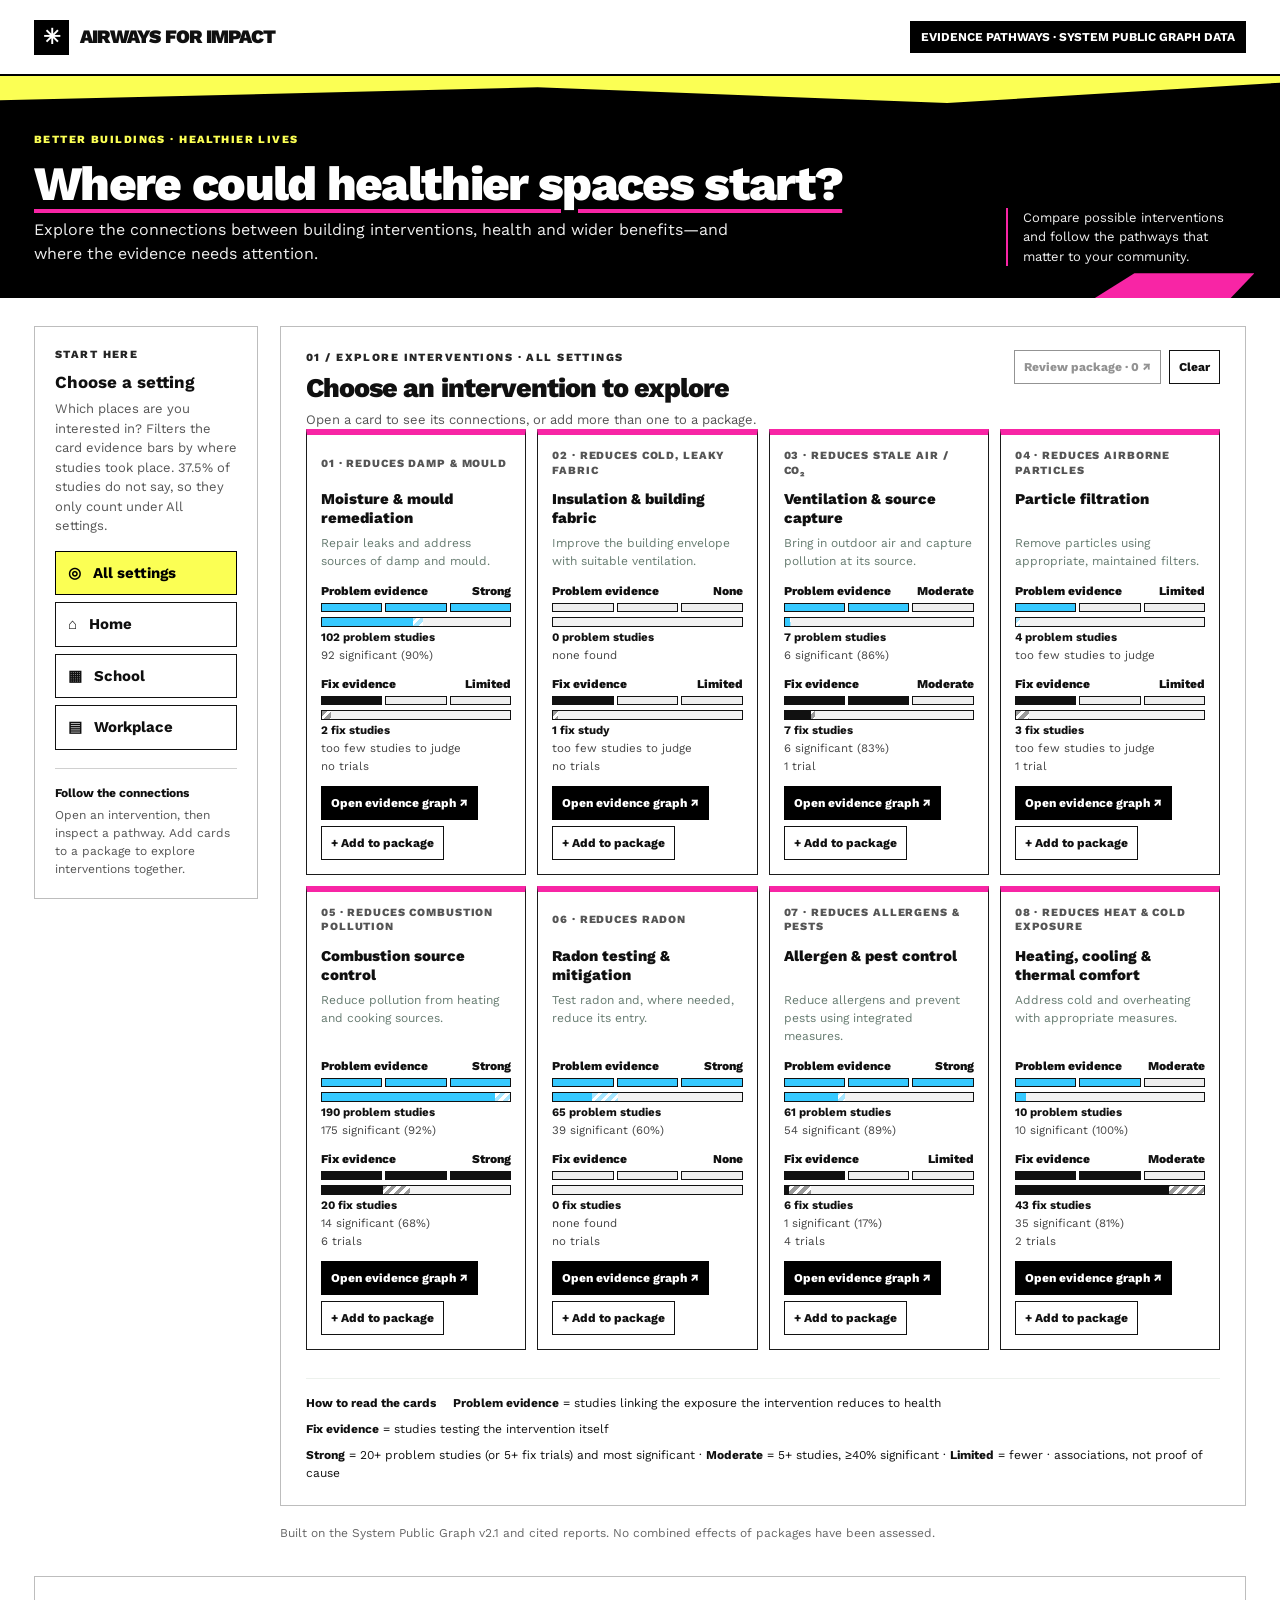
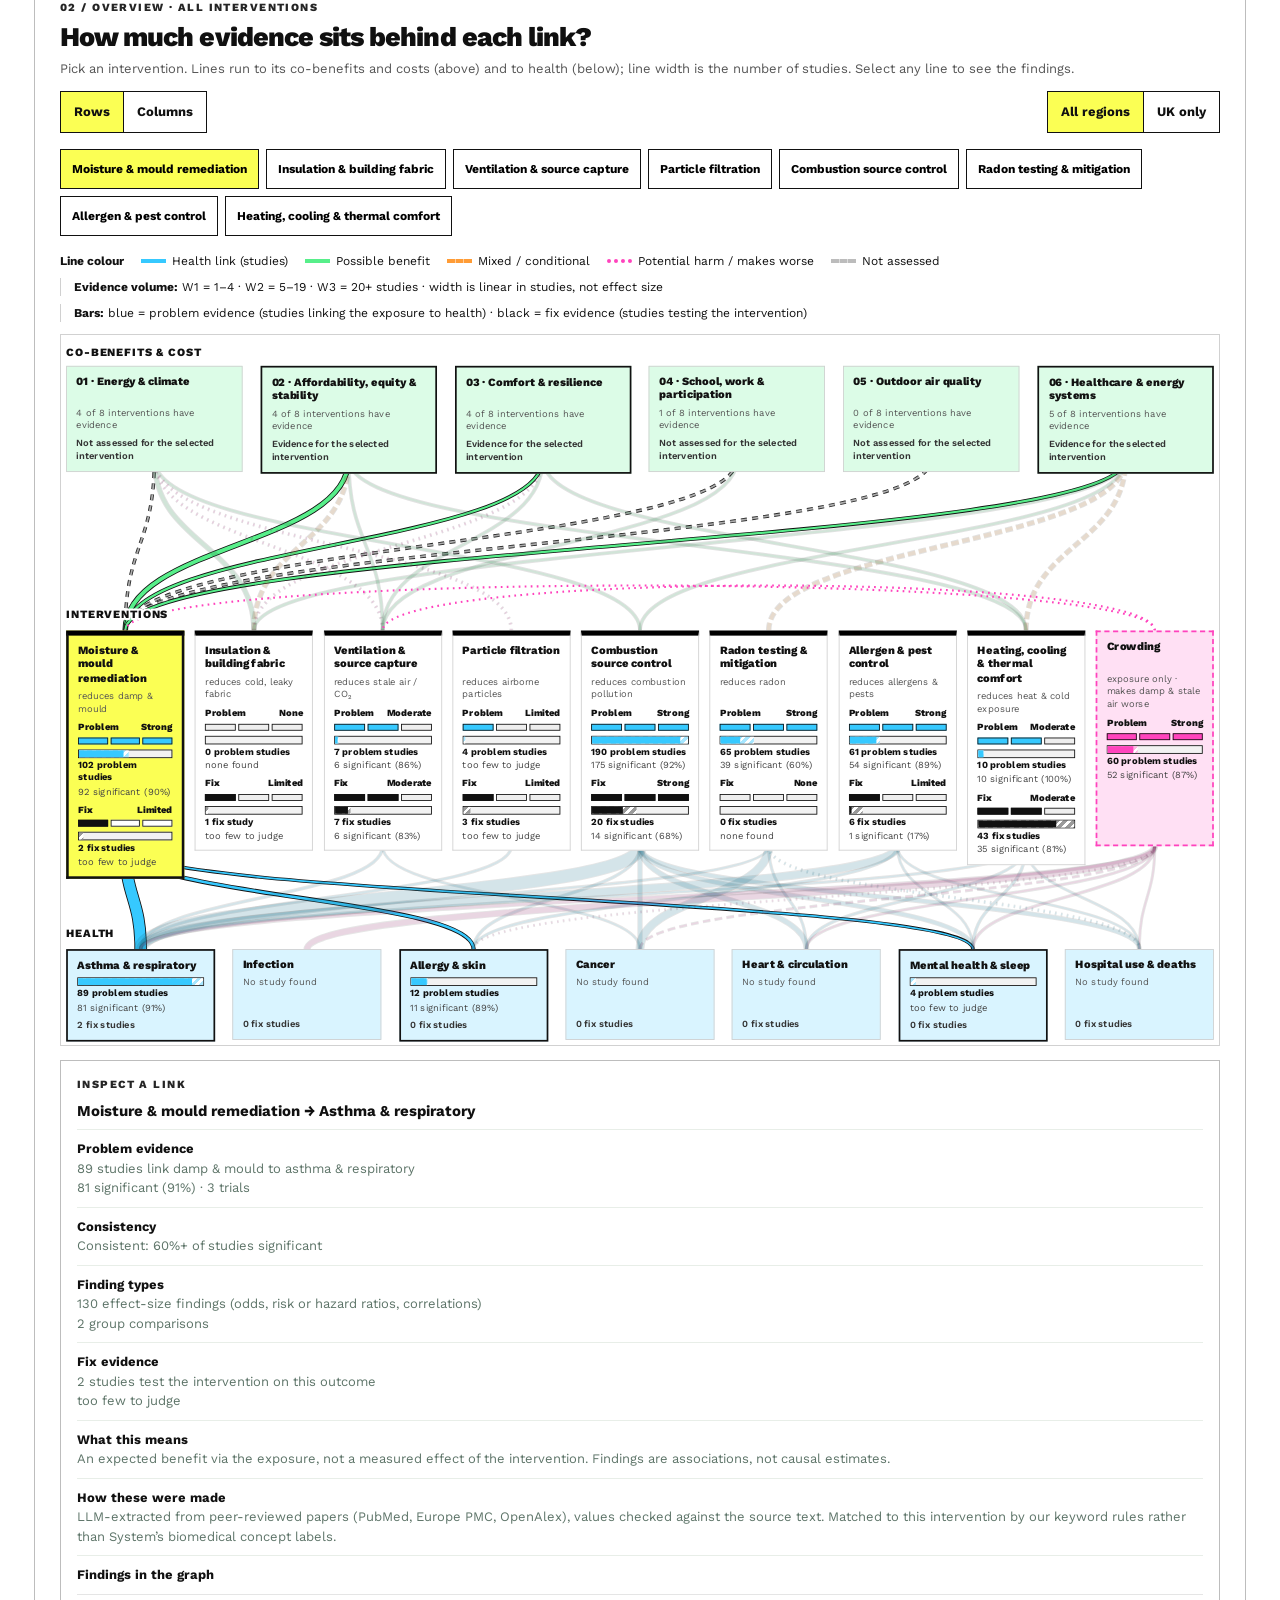
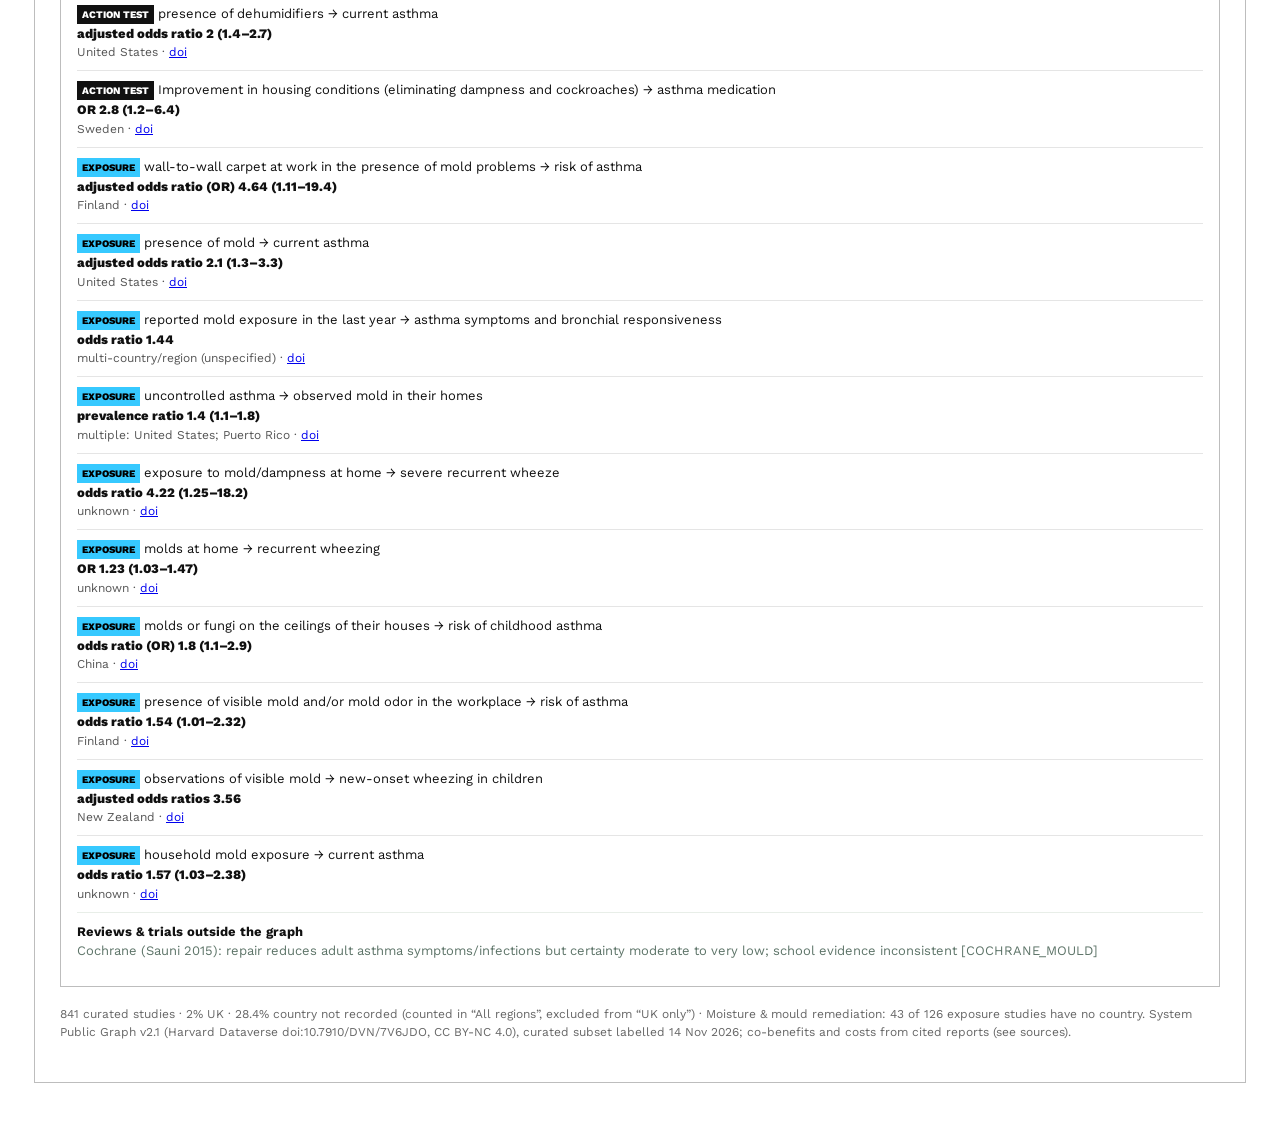
==== commit 29e41b11: "Consistent intervention wording; mockup graph headers" ====
--- a/app/index.html
+++ b/app/index.html
@@ -40,21 +40,24 @@
 .gn.cob .gs2,.gn.int .gx{margin-top:auto}.gn.hl .gs2{margin-top:auto}
 
 .gn.int.sel .seg[style*='#eee']{background:#fff!important}
+
+.ginspect{max-height:none!important;overflow:visible!important;height:auto}
 .back{display:inline-block;margin:18px 0 0;font-weight:800;color:#111}.pkgnote{background:#fff8d2;border:1px solid #c8ba55;padding:10px 13px;font-size:13px;margin-top:12px}</style></head><body>
 <header class="top"><div class="shell"><div class="brand"><span class="mark">✳</span> Airways for Impact</div><span class="tag">Evidence pathways · System Public Graph data</span></div></header>
-<main class="shell main"><div class="hero"><div><div class="eyebrow">Better buildings · healthier lives</div><h1>Where could healthier spaces start?</h1><p>Explore the connections between building interventions, health and wider benefits—and where the evidence needs attention.</p></div><div class="hero-note">Compare possible actions and follow the pathways that matter to your community.</div></div>
-<div class="layout"><aside class="side"><div class="cap">Start here</div><h2>Choose a setting</h2><p>Which places are you interested in? Filters the card evidence bars by where studies took place. 37.5% of studies do not say, so they only count under All settings.</p><div class="choices" role="group" aria-label="Setting"><button class="choice" data-setting="All" aria-pressed="true">◎ &nbsp; All settings</button><button class="choice" data-setting="Home" aria-pressed="false">⌂ &nbsp; Home</button><button class="choice" data-setting="School" aria-pressed="false">▦ &nbsp; School</button><button class="choice" data-setting="Workplace" aria-pressed="false">▤ &nbsp; Workplace</button></div><div class="side-note"><b>Follow the connections</b>Open an intervention, then inspect a pathway. Add cards to a package to explore actions together.</div></aside>
-<div><section class="panel"><div class="panelhead"><div><div class="eyebrow">01 / Explore interventions · <span id="setting-label">All settings</span></div><h2>Choose an action to explore</h2><p>Open a card to see its connections, or add more than one to a package.</p></div><span style="display:flex;gap:8px;flex-wrap:wrap"><button class="btn" id="review" type="button" disabled>Review package · 0 ↗</button><button class="btn" id="clear2" type="button">Clear</button></span></div><div class="sim"><b>Real data.</b> Evidence strength is graded from the curated System Public Graph v2.1: number of studies, share with a statistically significant result, and trials. It rates the evidence base, not the size of the effect.</div><div id="cards" class="cards"></div><div class="card-legend" aria-label="Legend" style="display:flex;flex-wrap:wrap;gap:8px 17px;border-top:1px solid #edf1ed;margin-top:17px;padding-top:15px;font-size:12px;color:#111"><b>How to read the cards</b><span><b>Problem evidence</b> = studies linking the exposure the action reduces to health</span><span><b>Fix evidence</b> = studies testing the action itself</span><span><b>Strong</b> = 20+ problem studies (or 5+ fix trials) and most significant · <b>Moderate</b> = 5+ studies, ≥40% significant · <b>Limited</b> = fewer · associations, not proof of cause</span></div><div hidden class="old-legend"><b>Line colour + pattern</b><span class="leg"><i class="stroke"></i> Benefit</span><span class="leg"><i class="stroke harm"></i> Potential harm</span><span class="leg"><i class="stroke mix"></i> Mixed</span><span class="leg"><i class="stroke na"></i> Not assessed</span><span class="weight"><b>Weight:</b> thicker = stronger reviewed evidence, not larger effect.</span></div></section>
+<main class="shell main"><div class="hero"><div><div class="eyebrow">Better buildings · healthier lives</div><h1>Where could healthier spaces start?</h1><p>Explore the connections between building interventions, health and wider benefits—and where the evidence needs attention.</p></div><div class="hero-note">Compare possible interventions and follow the pathways that matter to your community.</div></div>
+<div class="layout"><aside class="side"><div class="cap">Start here</div><h2>Choose a setting</h2><p>Which places are you interested in? Filters the card evidence bars by where studies took place. 37.5% of studies do not say, so they only count under All settings.</p><div class="choices" role="group" aria-label="Setting"><button class="choice" data-setting="All" aria-pressed="true">◎ &nbsp; All settings</button><button class="choice" data-setting="Home" aria-pressed="false">⌂ &nbsp; Home</button><button class="choice" data-setting="School" aria-pressed="false">▦ &nbsp; School</button><button class="choice" data-setting="Workplace" aria-pressed="false">▤ &nbsp; Workplace</button></div><div class="side-note"><b>Follow the connections</b>Open an intervention, then inspect a pathway. Add cards to a package to explore interventions together.</div></aside>
+<div><section class="panel"><div class="panelhead"><div><div class="eyebrow">01 / Explore interventions · <span id="setting-label">All settings</span></div><h2>Choose an intervention to explore</h2><p>Open a card to see its connections, or add more than one to a package.</p></div><span style="display:flex;gap:8px;flex-wrap:wrap"><button class="btn" id="review" type="button" disabled>Review package · 0 ↗</button><button class="btn" id="clear2" type="button">Clear</button></span></div><div id="cards" class="cards"></div><div class="card-legend" aria-label="Legend" style="display:flex;flex-wrap:wrap;gap:8px 17px;border-top:1px solid #edf1ed;margin-top:17px;padding-top:15px;font-size:12px;color:#111"><b>How to read the cards</b><span><b>Problem evidence</b> = studies linking the exposure the intervention reduces to health</span><span><b>Fix evidence</b> = studies testing the intervention itself</span><span><b>Strong</b> = 20+ problem studies (or 5+ fix trials) and most significant · <b>Moderate</b> = 5+ studies, ≥40% significant · <b>Limited</b> = fewer · associations, not proof of cause</span></div><div hidden class="old-legend"><b>Line colour + pattern</b><span class="leg"><i class="stroke"></i> Benefit</span><span class="leg"><i class="stroke harm"></i> Potential harm</span><span class="leg"><i class="stroke mix"></i> Mixed</span><span class="leg"><i class="stroke na"></i> Not assessed</span><span class="weight"><b>Weight:</b> thicker = stronger reviewed evidence, not larger effect.</span></div></section>
 <section class="pack" id="package" hidden style="display:none"><div><div class="eyebrow">02 / Explore together</div><h2>Build an intervention package</h2><p id="pack-note">Add two or more cards to consider their connections together.</p><div id="selected" class="selected"></div><div id="pack-comparison"></div></div><div class="package-actions"><button id="open-package" class="btn primary" type="button" disabled>Open package evidence graph ↗</button><button id="clear" class="btn" type="button">Clear selection</button></div></section><p class="foot">Built on the System Public Graph v2.1 and cited reports. No combined effects of packages have been assessed.</p></div></div><section class="panel" id="graph" aria-labelledby="graph-title" style="margin-top:16px">
-<div class="panelhead"><div><div class="eyebrow">02 / Overview · all actions</div><h2 id="graph-title">How much evidence sits behind each link?</h2><p>Pick an action. Lines run to its wider outcomes (above) and to health (below); line width is the number of studies. Select any line to see the findings.</p></div>
-<div class="gctl"><div class="seg" role="group" aria-label="Layout"><button type="button" data-layout="rows" aria-pressed="true">Rows</button><button type="button" data-layout="cols" aria-pressed="false">Columns</button></div>
-<div class="seg" role="group" aria-label="Evidence from"><button type="button" data-region="all" aria-pressed="true">All regions</button><button type="button" data-region="uk" aria-pressed="false">UK only</button></div></div></div>
-<div id="gpick" class="gpick" role="group" aria-label="Choose an action"></div>
+<div class="panelhead"><div><div class="eyebrow">02 / Overview · all interventions</div><h2 id="graph-title">How much evidence sits behind each link?</h2><p>Pick an intervention. Lines run to its co-benefits and costs (above) and to health (below); line width is the number of studies. Select any line to see the findings.</p></div>
+</div>
+<div class="gctl" style="justify-content:space-between;width:100%;margin:12px 0 14px"><div class="seg" role="group" aria-label="Layout"><button type="button" data-layout="rows" aria-pressed="true">Rows</button><button type="button" data-layout="cols" aria-pressed="false">Columns</button></div>
+<div class="seg" role="group" aria-label="Evidence from"><button type="button" data-region="all" aria-pressed="true">All regions</button><button type="button" data-region="uk" aria-pressed="false">UK only</button></div></div>
+<div id="gpick" class="gpick" role="group" aria-label="Choose an intervention"></div>
+<div class="glegend" style="border-top:0;margin-top:4px;padding-top:0;margin-bottom:12px"><b>Line colour</b><span class="leg"><i class="gl" style="border-color:#36c9ff"></i> Health link (studies)</span><span class="leg"><i class="gl" style="border-color:#57ef8a"></i> Possible benefit</span><span class="leg"><i class="gl" style="border-color:#ff9c36;border-top-style:dashed"></i> Mixed / conditional</span><span class="leg"><i class="gl" style="border-color:#ff43bd;border-top-style:dotted"></i> Potential harm / makes worse</span><span class="leg"><i class="gl" style="border-color:#bcbcbc;border-top-style:dashed"></i> Not assessed</span>
+<span class="weight"><b>Evidence volume:</b> W1 = 1–4 · W2 = 5–19 · W3 = 20+ studies · width is linear in studies, not effect size</span>
+<span class="weight"><b>Bars:</b> blue = problem evidence (studies linking the exposure to health) · black = fix evidence (studies testing the intervention)</span></div>
 <div class="gwrap"><div class="gscroll"><svg id="gsvg" role="group" aria-label="Evidence graph"></svg></div>
 <aside class="ginspect" aria-live="polite"><div class="eyebrow">Inspect a link</div><div id="ginspect"></div></aside></div>
-<div class="glegend"><b>Line colour</b><span class="leg"><i class="gl" style="border-color:#36c9ff"></i> Health link (studies)</span><span class="leg"><i class="gl" style="border-color:#57ef8a"></i> Possible benefit</span><span class="leg"><i class="gl" style="border-color:#ff9c36;border-top-style:dashed"></i> Mixed / conditional</span><span class="leg"><i class="gl" style="border-color:#ff43bd;border-top-style:dotted"></i> Potential harm / makes worse</span><span class="leg"><i class="gl" style="border-color:#bcbcbc;border-top-style:dashed"></i> Not assessed</span>
-<span class="weight"><b>Evidence volume:</b> W1 = 1–4 · W2 = 5–19 · W3 = 20+ studies · width is linear in studies, not effect size</span>
-<span class="weight"><b>Bars:</b> blue = problem evidence (studies linking the exposure to health) · black = fix evidence (studies testing the action)</span></div>
 <p class="foot" id="gfoot"></p>
 </section>
 </main><div id="announcement" class="live" aria-live="polite"></div>
@@ -73,7 +76,7 @@
    '<div class="cb-l">'+n+' '+lbl.toLowerCase()+' stud'+(n===1?'y':'ies')+(all?'':' in '+key+' settings <span class="cb-of">(of '+s.studies+')</span>')+'</div><div class="cb-l2">'+(all?sig(s):'significance shown under All settings')+'</div>'+(sub2||'')+'</div>';}
  var p=it.strength.p,f=it.strength.f,pn=all?p.studies:(it.settings[key]||0),fn=all?f.studies:(it.int_settings[key]||0);
  var tr=f.trials?f.trials+' trial'+(f.trials===1?'':'s'):'no trials';
- var out=(it.notes&&it.notes.length)?'<div class="cb-x">+ outside review or trial</div>':'';
+ var out='';
  return '<div class="cardbars">'+block('Problem',p,pn,mxP,'#36c9ff','#a6e6ff','')+block('Fix',f,fn,mxF,'#111','#9a9a9a','<div class="cb-l2">'+tr+'</div>'+out)+'</div>';};
 })();</script>
 <script>
@@ -91,7 +94,7 @@
 const graphic=`<svg class="card-graph" viewBox="0 0 230 107" role="img" aria-label="Illustrative pathways: example benefit with stronger evidence, mixed evidence, and unassessed wider outcomes"><circle cx="24" cy="53" r="14" fill="#d5eadb" stroke="#71a486"/><text x="24" y="57" text-anchor="middle" class="svg-small">A</text><path d="M39 48 C64 48 66 19 91 19" fill="none" stroke="#23816a" stroke-width="5"/><path d="M39 53 C64 53 66 53 91 53" fill="none" stroke="#c27c20" stroke-width="3" stroke-dasharray="5 3"/><path d="M39 58 C64 58 66 87 91 87" fill="none" stroke="#8b9b92" stroke-width="2" stroke-dasharray="5 4"/><circle cx="97" cy="19" r="4" fill="#23816a"/><circle cx="97" cy="53" r="4" fill="#c27c20"/><circle cx="97" cy="87" r="4" fill="#8b9b92"/><text x="106" y="16" class="svg-label">Health</text><text x="106" y="27" class="svg-small">Benefit · example</text><text x="106" y="50" class="svg-label">Equity</text><text x="106" y="61" class="svg-small">Mixed · example</text><text x="106" y="84" class="svg-label">Wider outcomes</text><text x="106" y="95" class="svg-small">Not assessed</text></svg>`;
 function render(){const root=document.getElementById('cards');root.innerHTML=data.map((d,i)=>{const selected=states.selected.has(i);return `<article class="card"><div class="card-top"><span class="number">${String(i+1).padStart(2,'0')} · ${window.HP_expLabel(i)}</span>${selected?'<span class="chip">In package</span>':''}</div><h3>${d.name}</h3><div class="card-body"><p>${d.desc}</p><div class="front-foot">${window.HP_verdict(i)}</div>${window.HP_cardBars(i,states.setting)}</div><div class="card-actions"><button class="btn primary" type="button" data-map="${i}" >Open evidence graph ↗</button><button class="btn" type="button" data-add="${i}" aria-pressed="${selected}">${selected?'✓ Added':'+ Add to package'}</button></div></article>`}).join('');
  document.getElementById('selected').innerHTML=[...states.selected].map(i=>`<span class="chip">${data[i].name}</span>`).join('');
- document.getElementById('pack-note').textContent=states.selected.size>=2?'Package selected. Combined effects and interactions have not been assessed; component evidence cannot simply be added.':states.selected.size===1?'Add another card to explore actions together.':'Add two or more cards to consider their connections together.';
+ document.getElementById('pack-note').textContent=states.selected.size>=2?'Package selected. Combined effects and interactions have not been assessed; component evidence cannot simply be added.':states.selected.size===1?'Add another card to explore interventions together.':'Add two or more cards to consider their connections together.';
  document.getElementById('review').textContent=`Review package · ${states.selected.size} ↗`;document.getElementById('review').disabled=states.selected.size<1;
  document.getElementById('pack-comparison').innerHTML=states.selected.size>=2?'<p style="margin-top:12px"><b>Combined effect:</b> Not assessed &nbsp;·&nbsp; <b>Shared outcomes:</b> not assessed &nbsp;·&nbsp; <b>Interactions and trade-offs:</b> not assessed</p><p>Compare the individual pathways with the evidence for the package as a whole.</p>':'';
  document.getElementById('open-package').disabled=states.selected.size<1;
@@ -139,10 +142,10 @@
  {name:'06 · Healthcare & energy systems',note:'Specify healthcare cost year and grid timing. Demand may rise; do not double-count health effects as monetary benefits.',items:[
  ['Healthcare spending','£/person/year if linked to the intervention; specify cost year'],['Peak electricity demand','kW/building; specify grid timing'],['Electricity flexibility','Source-defined unit and grid timing']]}
 ];
-function renderImpactMatrix(selected,isPackage){const root=document.getElementById('impact-matrix'),cols=selected.map(i=>data[i].name).concat(isPackage?['Package as a whole']:[]),count=indicatorGroups.reduce((a,g)=>a+g.items.length,0);root.hidden=false;root.innerHTML=`<div class="eyebrow">Complete indicator framework</div><h3>Impact matrix · every index</h3><p class="scope-note">The map above shows example connections only; this matrix accounts for all ${count} indicators across health, exposure and the six co-benefit groups. No graph evidence has been connected. Every cell is unassessed—not zero or evidence of no effect. Scroll each table horizontally to compare all selected actions${isPackage?' and the package':''}.</p><div class="matrix-actions"><button type="button" class="btn" data-groups="open">Expand all groups</button><button type="button" class="btn" data-groups="close">Collapse all groups</button></div>${indicatorGroups.map(g=>`<details class="index-group"><summary>${escapeText(g.name)} <span class="index-count">${g.items.length} indicator${g.items.length===1?'':'s'}</span></summary><div class="group-content"><p>${escapeText(g.note)}</p><div class="matrix-scroll"><table class="matrix"><thead><tr><th scope="col">Indicator · suggested measurement</th>${cols.map((name,k)=>`<th scope="col" ${isPackage&&k===cols.length-1?'class="joint-head"':''}>${escapeText(name)}</th>`).join('')}</tr></thead><tbody>${g.items.map(([name,unit])=>`<tr><th scope="row">${escapeText(name)}<span class="indicator-unit">${escapeText(unit)}</span></th>${cols.map(()=>'<td class="unknown-cell">? Not assessed</td>').join('')}</tr>`).join('')}</tbody></table></div></div></details>`).join('')}<p class="scope-note">For comparisons, record the baseline, intervention components, setting, population, geography, follow-up, units and observed/modelled status. Keep UK and international findings distinct. Package effects and interactions require direct assessment; do not add component effects.</p>`;}
+function renderImpactMatrix(selected,isPackage){const root=document.getElementById('impact-matrix'),cols=selected.map(i=>data[i].name).concat(isPackage?['Package as a whole']:[]),count=indicatorGroups.reduce((a,g)=>a+g.items.length,0);root.hidden=false;root.innerHTML=`<div class="eyebrow">Complete indicator framework</div><h3>Impact matrix · every index</h3><p class="scope-note">The map above shows example connections only; this matrix accounts for all ${count} indicators across health, exposure and the six co-benefit groups. No graph evidence has been connected. Every cell is unassessed—not zero or evidence of no effect. Scroll each table horizontally to compare all selected interventions${isPackage?' and the package':''}.</p><div class="matrix-actions"><button type="button" class="btn" data-groups="open">Expand all groups</button><button type="button" class="btn" data-groups="close">Collapse all groups</button></div>${indicatorGroups.map(g=>`<details class="index-group"><summary>${escapeText(g.name)} <span class="index-count">${g.items.length} indicator${g.items.length===1?'':'s'}</span></summary><div class="group-content"><p>${escapeText(g.note)}</p><div class="matrix-scroll"><table class="matrix"><thead><tr><th scope="col">Indicator · suggested measurement</th>${cols.map((name,k)=>`<th scope="col" ${isPackage&&k===cols.length-1?'class="joint-head"':''}>${escapeText(name)}</th>`).join('')}</tr></thead><tbody>${g.items.map(([name,unit])=>`<tr><th scope="row">${escapeText(name)}<span class="indicator-unit">${escapeText(unit)}</span></th>${cols.map(()=>'<td class="unknown-cell">? Not assessed</td>').join('')}</tr>`).join('')}</tbody></table></div></div></details>`).join('')}<p class="scope-note">For comparisons, record the baseline, intervention components, setting, population, geography, follow-up, units and observed/modelled status. Keep UK and international findings distinct. Package effects and interactions require direct assessment; do not add component effects.</p>`;}
 document.addEventListener('click',e=>{const b=e.target.closest('[data-groups]');if(b)document.querySelectorAll('#impact-matrix details').forEach(d=>d.open=b.dataset.groups==='open');});
 function node(x,y,name,accent='#fff',width=175){const parts=wrap(name);return `<g><rect x="${x}" y="${y}" width="${width}" height="48" fill="${accent}" stroke="#fff"/><text class="node-title" x="${x+10}" y="${y+(parts.length>1?19:29)}">${parts.map((s,k)=>`<tspan x="${x+10}" dy="${k?14:0}">${escapeText(s)}</tspan>`).join('')}</text></g>`;}
-function openPackage(){const selected=[...states.selected];if(selected.length<2)return;const h=Math.max(470,selected.length*69+165),outcomes=['Health outcomes','Equity in outcomes','Healthcare use','Climate resilience'];const outcomeY=[58,132,206,280];document.getElementById('map-title').textContent='Joint intervention systems map';document.getElementById('map-subtitle').textContent=`${selected.length} actions selected · ${selected.map(i=>data[i].name).join(' + ')} · ${states.setting} is a preview, not a data filter.`;document.getElementById('network').setAttribute('viewBox',`0 0 1020 ${h}`);links=[];let svg=defs()+'<text class="heading" x="27" y="22">SELECTED ACTIONS</text><text class="heading" x="282" y="22">INDOOR CONDITIONS</text><text class="heading" x="565" y="22">SHARED OUTCOMES</text>';const nodeList=[];
+function openPackage(){const selected=[...states.selected];if(selected.length<2)return;const h=Math.max(470,selected.length*69+165),outcomes=['Health outcomes','Equity in outcomes','Healthcare use','Climate resilience'];const outcomeY=[58,132,206,280];document.getElementById('map-title').textContent='Joint intervention systems map';document.getElementById('map-subtitle').textContent=`${selected.length} interventions selected · ${selected.map(i=>data[i].name).join(' + ')} · ${states.setting} is a preview, not a data filter.`;document.getElementById('network').setAttribute('viewBox',`0 0 1020 ${h}`);links=[];let svg=defs()+'<text class="heading" x="27" y="22">SELECTED ACTIONS</text><text class="heading" x="282" y="22">INDOOR CONDITIONS</text><text class="heading" x="565" y="22">SHARED OUTCOMES</text>';const nodeList=[];
  selected.forEach((i,k)=>{const y=44+k*69,oi=Math.floor(k/2)%4,oy=outcomeY[oi];nodeList.push(node(27,y,data[i].name,'#fbff54',183),node(282,y,data[i].condition,'#fff',183));let type=['benefit','mixed','harm'][k%3],w=['W3','W2','W1'][k%3];links.push({from:data[i].name,to:data[i].condition,type,weight:w});svg+=drawEdge(links.length-1,210,y+24,277,y+24);links.push({from:data[i].condition,to:outcomes[oi],type:k%3===1?'mixed':'benefit',weight:['W2','W1','W3'][k%3]});svg+=drawEdge(links.length-1,465,y+24,560,oy+24);});
  outcomes.forEach((o,k)=>nodeList.push(node(565,outcomeY[k],o,'#fff',177)));const py=h-69;svg+=`<path d="M13 45 V${py+24} H27" fill="none" stroke="#36c9ff" stroke-width="3" stroke-dasharray="3 5"/><text x="27" y="${py-8}" fill="#36c9ff" font-size="11" font-weight="700">SELECTED TOGETHER (NOT AN EVIDENCE LINK)</text>`;nodeList.push(node(27,py,'Package as a whole','#36c9ff',183),node(565,py,'Joint effect on outcomes','#fff',177));links.push({from:'Package as a whole',to:'Joint effect on outcomes',type:'unknown',weight:'?',joint:true});svg+=drawEdge(links.length-1,210,py+24,560,py+24);svg+=nodeList.join('');document.getElementById('network').innerHTML=svg;showLinks();
  renderImpactMatrix(selected,true);selectLink(links.length-1);document.getElementById('map-dialog').showModal();}
@@ -154,7 +157,7 @@
 document.getElementById('jump-matrix').addEventListener('click',()=>document.getElementById('impact-matrix').scrollIntoView({behavior:'smooth',block:'start'}));
 document.getElementById('inspect-style').closest('.metric').insertAdjacentHTML('afterend','<div class="metric"><b>What this link means</b><span id="joint-detail"></span></div>');
 function selectLink(i){currentLink=i;const e=links[i];document.getElementById('inspect-title').textContent=`${i+1}. ${e.from} → ${e.to}`;let status=document.getElementById('inspect-style');status.textContent=`${pointStyles[e.type].label} · ${weightText[e.weight]}${e.joint?' · package evidence':''}`;status.style.color='#111';document.getElementById('joint-detail').textContent=e.joint?'Direct evidence for this combination and its interactions is required. Component links cannot be added to estimate the joint effect.':'Component pathway only; the example direction and confidence grade are invented and do not establish causality.';document.querySelectorAll('[data-link]').forEach(x=>x.setAttribute('aria-pressed',String(Number(x.dataset.link)===i)));document.querySelectorAll('[data-line]').forEach(x=>{const j=Number(x.dataset.line);x.style.opacity=j===i?'1':'.7';x.style.filter=j===i?'drop-shadow(0 0 3px white)':'none';x.setAttribute('stroke-width',widthFor(links[j])+(j===i?1:0));});}
-function openMap(i){const d=data[i],c=mapContexts[i];document.getElementById('network').setAttribute('viewBox','0 0 900 365');renderImpactMatrix([i],false);document.getElementById('map-title').textContent=d.name;document.getElementById('map-subtitle').textContent=`${states.setting} · ${d.desc} Setting is a preview only; not a data filter.`;const names=['Selected action',...c.slice(0,3),...c.slice(3), 'Healthcare use','School / work absence','Climate resilience','Energy & affordability'];links=edges.map(([a,b,type],n)=>({from:names[a],to:names[b],type,weight:type==='unknown'?'?':['W3','W2','W1'][n%3]}));let svg=defs()+'<text class="heading" x="15" y="16">INTERVENTION</text><text class="heading" x="230" y="16">INDOOR CONDITIONS</text><text class="heading" x="450" y="16">HEALTH &amp; EQUITY</text><text class="heading" x="675" y="16">WIDER OUTCOMES</text>';
+function openMap(i){const d=data[i],c=mapContexts[i];document.getElementById('network').setAttribute('viewBox','0 0 900 365');renderImpactMatrix([i],false);document.getElementById('map-title').textContent=d.name;document.getElementById('map-subtitle').textContent=`${states.setting} · ${d.desc} Setting is a preview only; not a data filter.`;const names=['Selected intervention',...c.slice(0,3),...c.slice(3), 'Healthcare use','School / work absence','Climate resilience','Energy & affordability'];links=edges.map(([a,b,type],n)=>({from:names[a],to:names[b],type,weight:type==='unknown'?'?':['W3','W2','W1'][n%3]}));let svg=defs()+'<text class="heading" x="15" y="16">INTERVENTION</text><text class="heading" x="230" y="16">INDOOR CONDITIONS</text><text class="heading" x="450" y="16">HEALTH &amp; EQUITY</text><text class="heading" x="675" y="16">WIDER OUTCOMES</text>';
  edges.forEach(([a,b,type],n)=>{let [x1,y1]=positions[a],[x2,y2]=positions[b];x1+=165;x2-=5;y1+=23;y2+=23;svg+=drawEdge(n,x1,y1,x2,y2);});
  names.forEach((name,j)=>{let [x,y]=positions[j];const lines=wrap(name);svg+=`<g><rect x="${x}" y="${y}" width="165" height="46" rx="3" fill="${j===0?'#e9f4ea':'#fff'}" stroke="${j===0?'#599373':'#c9d8cd'}"/><text class="node-title" x="${x+11}" y="${y+(lines.length>1?19:27)}">${lines.map((line,k)=>`<tspan x="${x+11}" dy="${k?14:0}">${escapeText(line)}</tspan>`).join('')}</text></g>`;});document.getElementById('network').innerHTML=svg;
  showLinks();selectLink(0);document.getElementById('map-dialog').showModal();}
@@ -209,19 +212,19 @@
   VIS.forEach(i=>INTS[i].cob.forEach((c,ci)=>{const s=isSel(i),a=top(P.int[i]),b=cobEnd(P.cob[c.g]);E+=curve(a[0],a[1],b[0],b[1],COL[c.type],s?1:.12,c.w==='W2'?4.5:2.5,DASH[c.type],rows,s?`cob:${i}:${c.g}:${ci}`:null);}));
   slots.forEach(i=>{const it=ITEM(i);HL.forEach((h,k)=>{const e=edgeP(it,h.key),v=e.studies;if(!v)return;const s=isSel(i)||(ONLY.length>1&&i===8);
     const a=bot(P.int[i]),b=hlEnd(P.hl[k]),c=cons(e.pct_sig);E+=curve(a[0],a[1],b[0],b[1],i===8?COL.harm:COL.health,s?1:.1,lw(v),c[0],rows,s?`hl:${i}:${k}`:null);
-    if(i===st.sel)B+=badge(a[0]+(b[0]-a[0])*.6,a[1]+(b[1]-a[1])*.6,e.pct_sig!=null&&v>=5?`${v} · ${e.pct_sig}% sig`:`${v}`);});});
+});});
   if(SHOWCR)CR.worsens.forEach(key=>{const t=INTS.findIndex(x=>x.key===key);if(!slots.includes(t))return;const a=P.int[8],b=P.int[t];
     E+=rows?`<path d="M${a.x+a.w/2} ${a.y} C${a.x+a.w/2} ${a.y-70} ${b.x+b.w/2} ${b.y-70} ${b.x+b.w/2} ${b.y}" fill="none" stroke="#ff43bd" stroke-width="2.5" stroke-dasharray="2 5"/>`:`<path d="M${a.x} ${a.y+30} C${a.x-46} ${a.y+30} ${b.x-46} ${b.y+30} ${b.x} ${b.y+30}" fill="none" stroke="#ff43bd" stroke-width="2.5" stroke-dasharray="2 5"/>`;});
-  CB.forEach((g,j)=>{const p=P.cob[j],hit=have.has(j);N+=fo(p.x,p.y,p.w,p.h,`<div class="gt">${esc(g.name)}</div><div class="gs">${g.n} of 8 actions have evidence</div><div class="gs2">${hit?'Evidence for the selected action':'Not assessed for the selected action'}</div>`,'cob'+(hit?' on':''));});
+  CB.forEach((g,j)=>{const p=P.cob[j],hit=have.has(j);N+=fo(p.x,p.y,p.w,p.h,`<div class="gt">${esc(g.name)}</div><div class="gs">${g.n} of 8 interventions have evidence</div><div class="gs2">${hit?'Evidence for the selected intervention':'Not assessed for the selected intervention'}</div>`,'cob'+(hit?' on':''));});
   slots.forEach(i=>{const it=ITEM(i),p=P.int[i],s=isSel(i),cr=i===8;
     const pS=uk()?{studies:it.exp_uk,pct_sig:null,level:P_(it).level}:P_(it), fS=uk()?{studies:it.direct_uk,pct_sig:null,level:F_(it).level}:F_(it);
     const body=`<div class="gt">${esc(it.name)}</div><div class="gs">${cr?'exposure only · makes damp &amp; stale air worse':'reduces '+esc(it.exposure)}</div>`+
       meter('Problem',pS,cr?'#ff43bd':'#36c9ff')+qbar(pS,maxP,cr?'#ff43bd':'#36c9ff',cr?'#ffb3e3':'#a6e6ff','problem')+
-      (cr?'':meter('Fix',fS,'#111')+qbar(fS,maxF,'#111','#9a9a9a','fix')+((it.notes&&it.notes.length)?`<div class="gx">+ outside review or trial</div>`:''));
+      (cr?'':meter('Fix',fS,'#111')+qbar(fS,maxF,'#111','#9a9a9a','fix'));
     N+=fo(p.x,p.y,p.w,p.h,body,'int'+(s?' sel':'')+(cr?' cr':''),cr?'':`data-kind="int" data-i="${i}" tabindex="0" role="button" aria-label="${esc(it.name)}"`);});
   HL.forEach((h,k)=>{const p=P.hl[k],v=hv(k);let e;if(fk.length===1)e=edgeP(sel,h.key);else{const sg=fk.reduce((a,i)=>{const x=edgeP(INTS[i],h.key);return a+(x.pct_sig!=null?Math.round((x.studies||0)*x.pct_sig/100):0);},0);e={studies:v,pct_sig:uk()||!v?null:Math.round(sg/v*100)};}const f=fk.reduce((a,i)=>a+(edgeF(INTS[i],h.key).studies||0),0);
     N+=fo(p.x,p.y,p.w,p.h,`<div class="gt">${esc(h.name)}</div>`+(v?qbar(e,maxHv,'#36c9ff','#a6e6ff','problem'):'<div class="gs">No study found</div>')+`<div class="gs2">${f} fix ${f===1?'study':'studies'}</div>`,'hl'+(v?' on':''));});
-  const hd=rows?[[0,18,'WIDER OUTCOMES'],[0,316,'ACTIONS · and the exposure each reduces'],[0,P.hl[0].y-14,'HEALTH · line width = studies · line style = consistency']]:[[0,26,'WIDER OUTCOMES'],[500,26,'ACTIONS'],[1070,26,'HEALTH']];
+  const hd=rows?[[0,18,'CO-BENEFITS & COST'],[0,P.int[slots[0]].y-14,'INTERVENTIONS'],[0,P.hl[0].y-14,'HEALTH']]:[[0,26,'CO-BENEFITS & COST'],[500,26,'INTERVENTIONS'],[1070,26,'HEALTH']];
   const svg=document.getElementById('gsvg');svg.classList.toggle('multi',n>1);svg.setAttribute('viewBox',`-6 -6 ${W+12} ${Hh+12}`);svg.style.minWidth=Math.min(W,1000)+'px';
   svg.innerHTML=E+N+B+hd.map(h=>`<text x="${h[0]}" y="${h[1]}" font-size="13" font-weight="800" letter-spacing="1" fill="#111" stroke="#fff" stroke-width="5" paint-order="stroke" stroke-linejoin="round">${h[2]}</text>`).join('');
   document.querySelectorAll('#gpick button').forEach(b=>b.setAttribute('aria-pressed',String(+b.dataset.pick===st.sel)));
@@ -242,13 +245,13 @@
     row('Problem evidence',`${e.studies} studies link ${esc(it.exposure)} to ${esc(h.name.toLowerCase())}${uk()?' (UK only)':''}<br>${sigtxt(e)}${e.trials?` · ${e.trials} trial${e.trials>1?'s':''}`:''}`)+
     (uk()?'':row('Consistency',{consistent:'Consistent: 60%+ of studies significant',mixed:'Mixed: 40–59% significant','mostly null':'Mostly null: under 40% significant',untestable:'No CI or p-value to test'}[c]))+
     (uk()?'':row('Finding types',`${e.effect_size||0} effect-size findings (odds, risk or hazard ratios, correlations)<br>${e.group_comparison||0} group comparisons`))+
-    (+p[1]===8?'':row('Fix evidence',`${f.studies||0} studies test the action on this outcome${(f.studies||0)?'<br>'+sigtxt(f):' — <span style="color:#b3006b;font-weight:700">gap: never tested directly</span>'}`))+
-    row('What this means','An expected benefit via the exposure, not a measured effect of the action. Findings are associations, not causal estimates.')+
-    row('How these were made','LLM-extracted from peer-reviewed papers (PubMed, Europe PMC, OpenAlex), values checked against the source text. Matched to this action by our keyword rules rather than System’s biomedical concept labels.')+
+    (+p[1]===8?'':row('Fix evidence',`${f.studies||0} studies test the intervention on this outcome${(f.studies||0)?'<br>'+sigtxt(f):' — <span style="color:#b3006b;font-weight:700">gap: never tested directly</span>'}`))+
+    row('What this means','An expected benefit via the exposure, not a measured effect of the intervention. Findings are associations, not causal estimates.')+
+    row('How these were made','LLM-extracted from peer-reviewed papers (PubMed, Europe PMC, OpenAlex), values checked against the source text. Matched to this intervention by our keyword rules rather than System’s biomedical concept labels.')+
     `<div class="metric"><b>Findings in the graph</b>${fl.length?'':'None in this view.'}</div><ul>${(uk()?fl.filter(f=>f.r==='UK'):fl).slice(0,12).map(f=>`<li><span class="tagk ${f.k==='exposure'?'e':''}">${f.k==='exposure'?'EXPOSURE':'ACTION TEST'}</span>${esc(f.a)} → ${esc(f.b)}<div><span class="st">${esc(f.st||'')} ${f.v!=null?esc(f.v):''}${f.lo!=null?` (${esc(f.lo)}–${esc(f.hi)})`:''}</span></div><div class="meta">${esc(f.c)}${f.r==='UK'?' · UK':''}${f.doi?` · <a href="https://doi.org/${esc(f.doi)}" target="_blank" rel="noopener">doi</a>`:''}</div></li>`).join('')}</ul>`;
     if(+p[1]!==8&&it.notes&&it.notes.length)html+=row('Reviews &amp; trials outside the graph',it.notes.map(esc).join('<br>'));}
   else if(p[0]==='cob'){const it=INTS[+p[1]],g=CB[+p[2]];
-    if(p[3]==='na')html=`<h4>${esc(it.name)} → ${esc(g.name)}</h4>`+row('Status','Not assessed: no evidence found for this action. A data gap worth funding.');
+    if(p[3]==='na')html=`<h4>${esc(it.name)} → ${esc(g.name)}</h4>`+row('Status','Not assessed: no evidence found for this intervention. A data gap worth funding.');
     else{const c=it.cob[+p[3]];html=`<h4>${esc(it.name)} → ${esc(g.name)}</h4>`+row('Direction',{benefit:'Possible benefit',mixed:'Mixed / conditional',harm:'Potential harm / trade-off'}[c.type]+' · '+c.w)+row('Evidence',esc(c.text))+row('Source',esc(c.src||'not quantified')+' · cited report, outside the System graph');}}
   el.innerHTML=html;
 }
